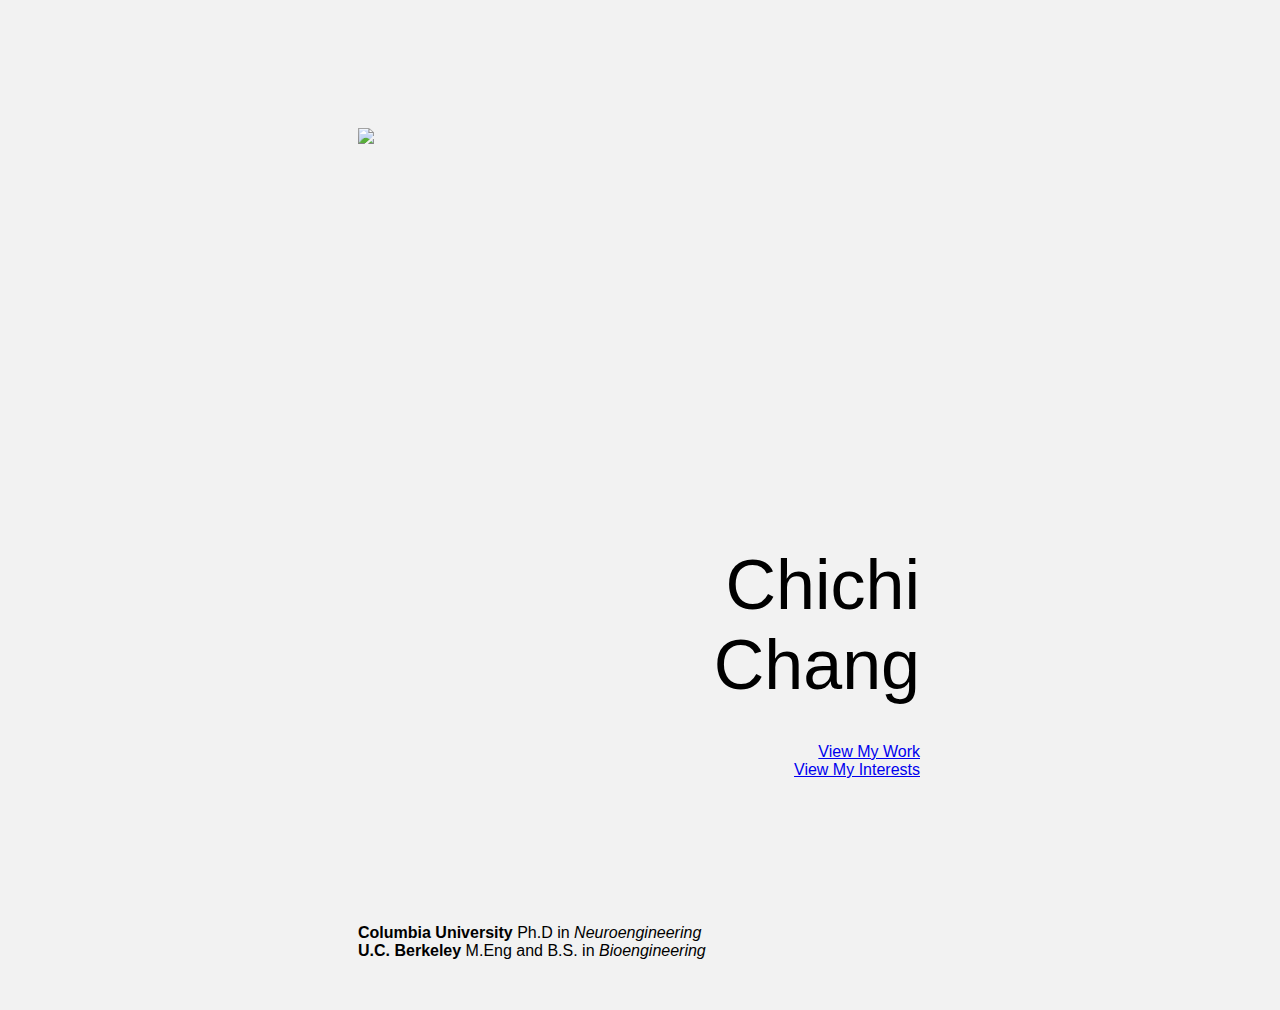
==== index.html @ 11426a2a "last update 6/14" ====
<!DOCTYPE html>

<html lang="en">


    <head>
        <meta charset="UTF-8">
        <link rel="stylesheet" href="style.css">
        <title>Chichi Chang </title>
        <meta name="viewport" content="width=device-width, initial-scale=1">
    </head>
       <!-- Main page heading -->

        <div>
        <img src="/Users/chichichang/Desktop/chichi-chang/IMG_9462.jpg"
        width="450" height="auto" >
        </div>

        <h1> <div style = "position:absolute; right: 10px; bottom: 75px; text-align: right;"> 
            <span style="white-space: pre-line;">
            Chichi 
            Chang 
            </span> 
            </div> </h1>

    <body style="background-color:#F2F2F2">
       <!-- A paragraph -->
       <p>
        <div style = "position:absolute; right: 10px; bottom: 1px; text-align: right;"> 
           <span style="white-space: pre-line ; font-family: 'Lato', sans-serif;">
            <a href="work.html" target="_blank" rel="noopener noreferrer"> View My Work </a>
            <a href="interests.html" target="_blank" rel="noopener noreferrer">View My Interests </a> </span>
        </div>
       </p>

       <p>
        <div style = "position: absolute; bottom: -180px; ">
            <span style="white-space: pre-line; font-family: 'Lato', sans-serif;
            font-size: 16px;">
                <b> Columbia University </b> Ph.D in <em> Neuroengineering </em>
                <b> U.C. Berkeley </b> M.Eng and B.S. in <em> Bioengineering</em>
            </span>
        </div>
        </p>


    </body>


</html>
---- style.css ----
h1 {
    font-family: 'Lato', sans-serif;
    font-weight: 200;
    font-size: 70px;
}



div {
    display: inline-block;
    margin: 70px 300px;
    padding: 50px;
    justify-content: space-around;
    }
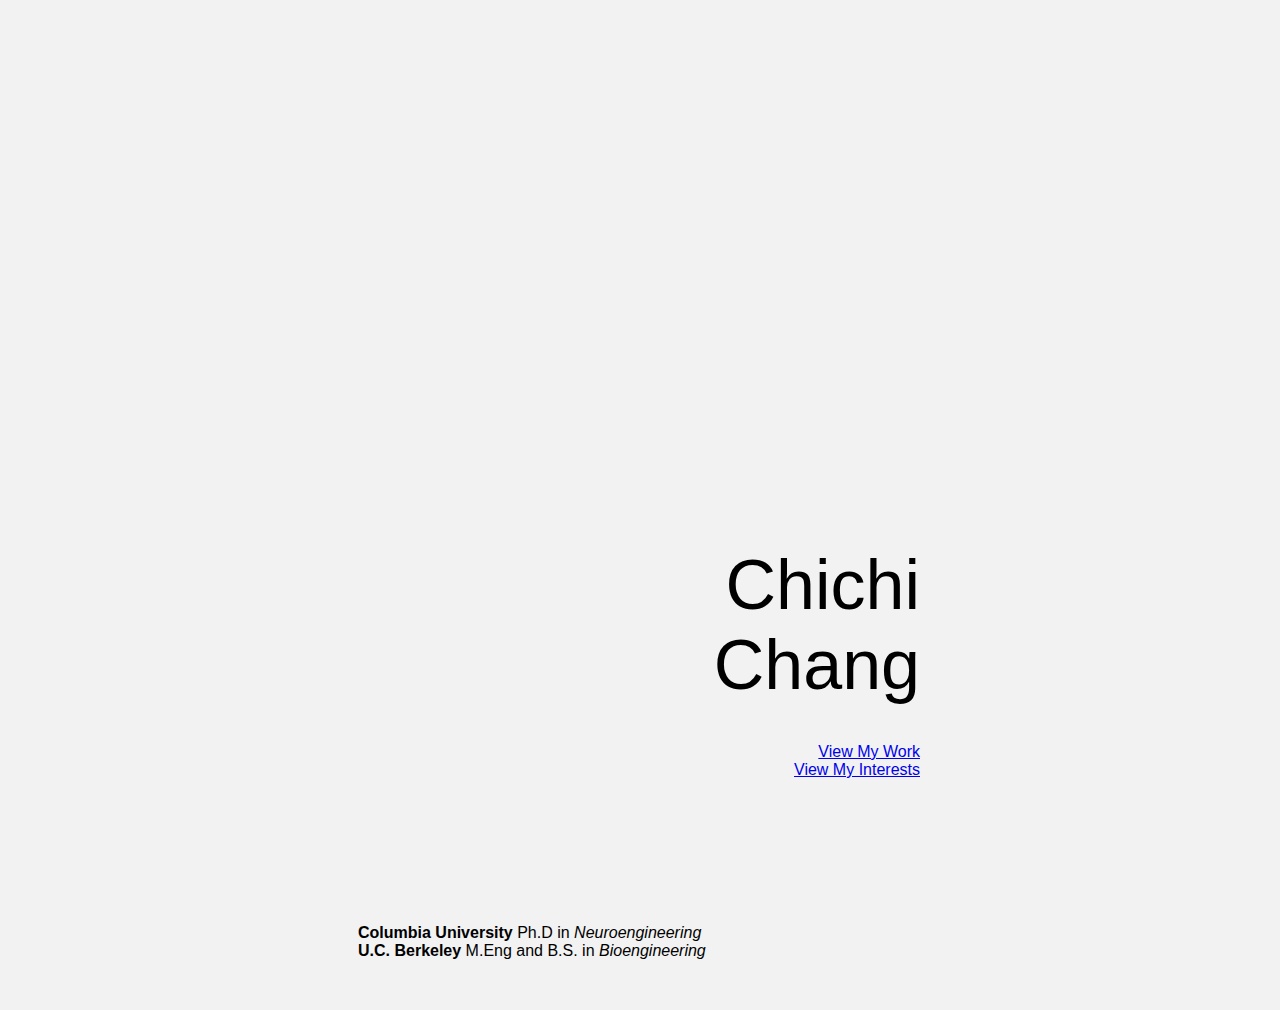
==== commit c4acc4ab: "main" ====
--- a/index.html
+++ b/index.html
@@ -12,8 +12,8 @@
        <!-- Main page heading -->
 
         <div>
-        <img src="/Users/chichichang/Desktop/chichi-chang/IMG_9462.jpg"
-        width="450" height="auto" >
+        <img src="IMG_9462.jpg"
+        width="450" height="auto" class="img-responsive" alt="">
         </div>
 
         <h1> <div style = "position:absolute; right: 10px; bottom: 75px; text-align: right;"> 
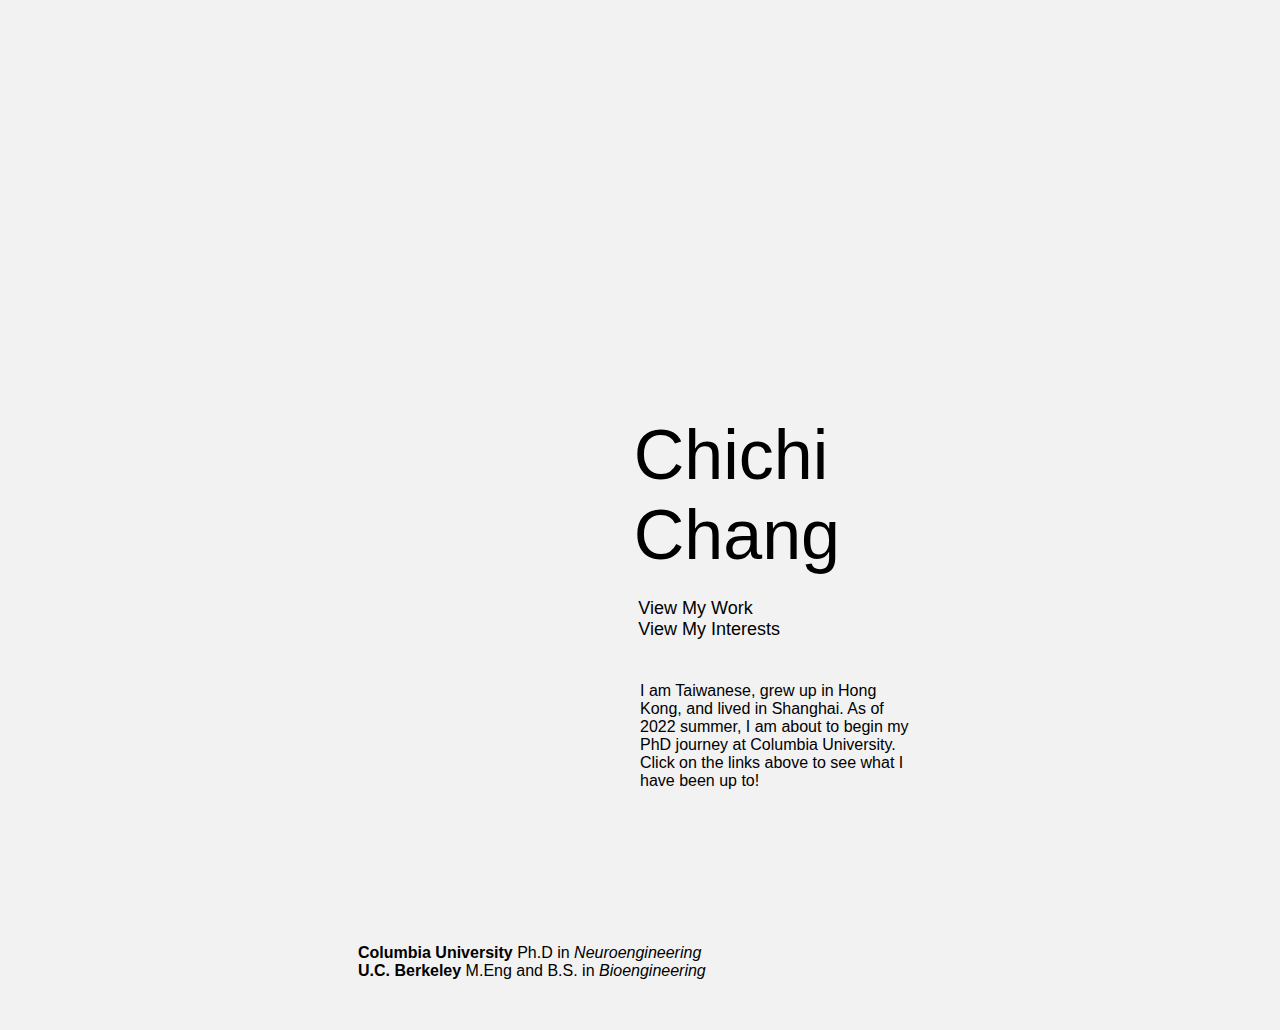
==== commit 1014290d: "June 17 update" ====
--- a/index.html
+++ b/index.html
@@ -11,12 +11,12 @@
     </head>
        <!-- Main page heading -->
 
-        <div>
+        <div style="margin-left:255px">
         <img src="IMG_9462.jpg"
-        width="450" height="auto" class="img-responsive" alt="">
+        width="430" height="auto" class="img-responsive" alt="">
         </div>
 
-        <h1> <div style = "position:absolute; right: 10px; bottom: 75px; text-align: right;"> 
+        <h1> <div style = "position:absolute; right: 90px; bottom: 205px; text-align: left;"> 
             <span style="white-space: pre-line;">
             Chichi 
             Chang 
@@ -26,15 +26,24 @@
     <body style="background-color:#F2F2F2">
        <!-- A paragraph -->
        <p>
-        <div style = "position:absolute; right: 10px; bottom: 1px; text-align: right;"> 
+        <div style = "position:absolute; right: 150px; bottom: 140px; text-align: left; font-size: 18px;"> 
            <span style="white-space: pre-line ; font-family: 'Lato', sans-serif;">
             <a href="work.html" target="_blank" rel="noopener noreferrer"> View My Work </a>
             <a href="interests.html" target="_blank" rel="noopener noreferrer">View My Interests </a> </span>
         </div>
        </p>
+       <div class = "boxed" style = "position:absolute;
+       right: 10px; bottom: -10px; text-align: left; font-size: 16px; font-family: 'Lato', sans-serif">
+        I am Taiwanese, grew up in Hong Kong, and lived in Shanghai. As of 2022 summer, 
+        I am about to begin my PhD journey at Columbia University. 
+        Click on the links above to see what I have been up to!
+       </div>
+       <p>
+        
+       </p>
 
        <p>
-        <div style = "position: absolute; bottom: -180px; ">
+        <div style = "position: absolute; bottom: -200px; ">
             <span style="white-space: pre-line; font-family: 'Lato', sans-serif;
             font-size: 16px;">
                 <b> Columbia University </b> Ph.D in <em> Neuroengineering </em>
--- a/style.css
+++ b/style.css
@@ -12,3 +12,13 @@
     padding: 50px;
     justify-content: space-around;
     }
+    
+a:link {color: black; text-decoration: none;}
+/* visited link */
+a:visited {
+        color: black; text-decoration: none;}
+/* mouse over link */
+a:hover {color: grey; text-decoration: none;}
+
+.boxed{border: none ;
+width:280px}
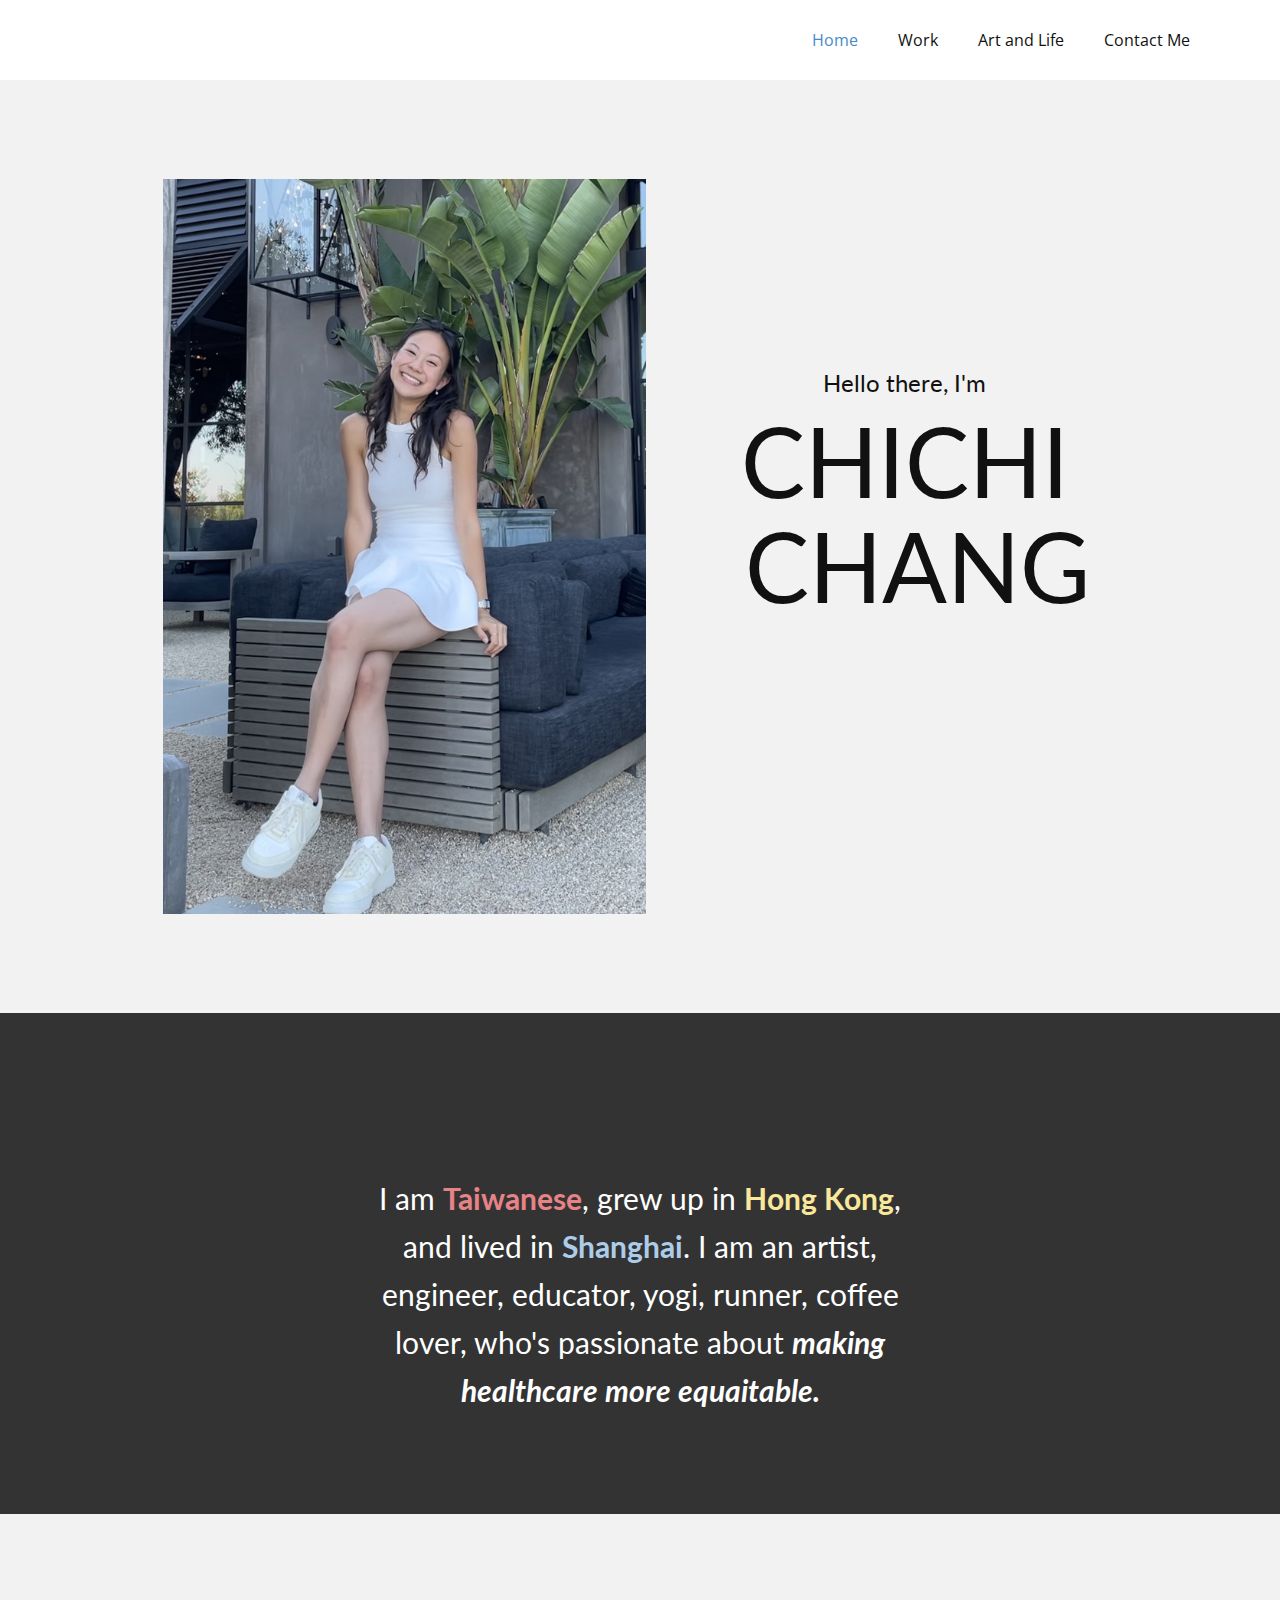
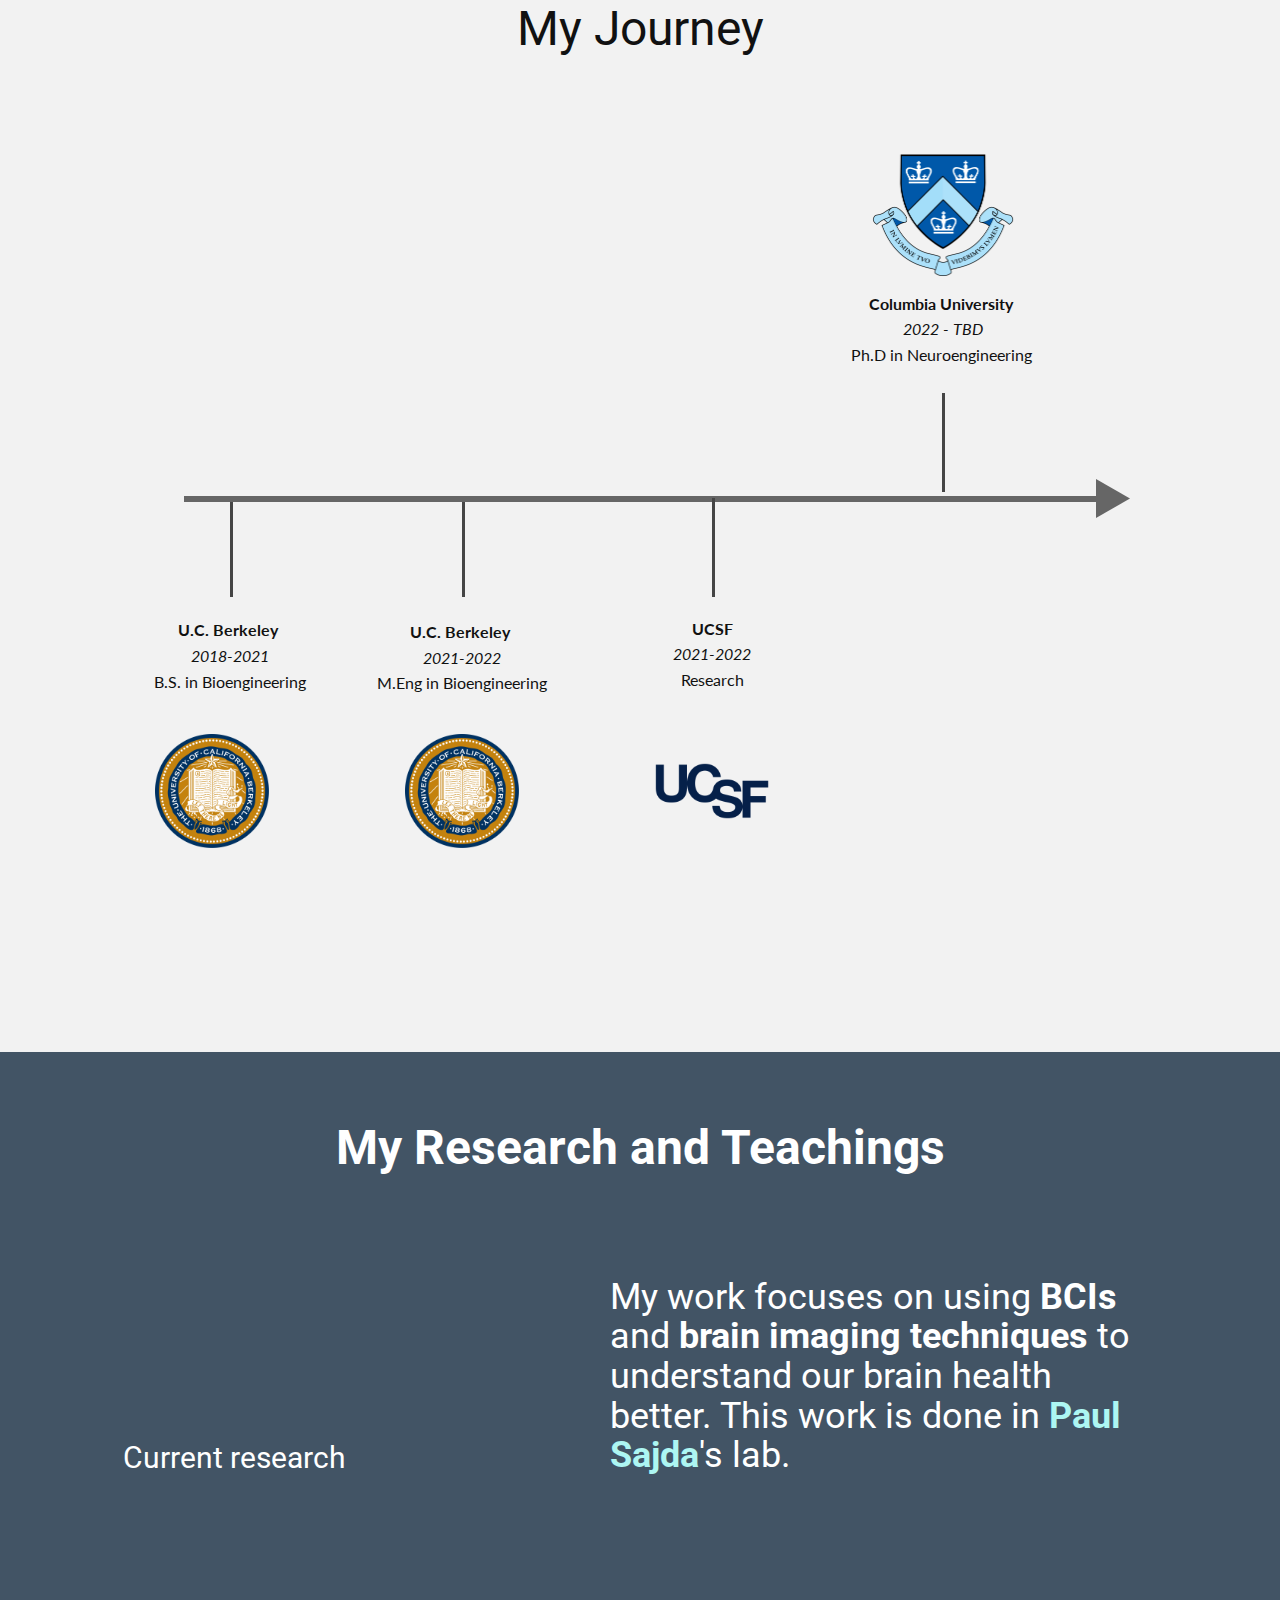
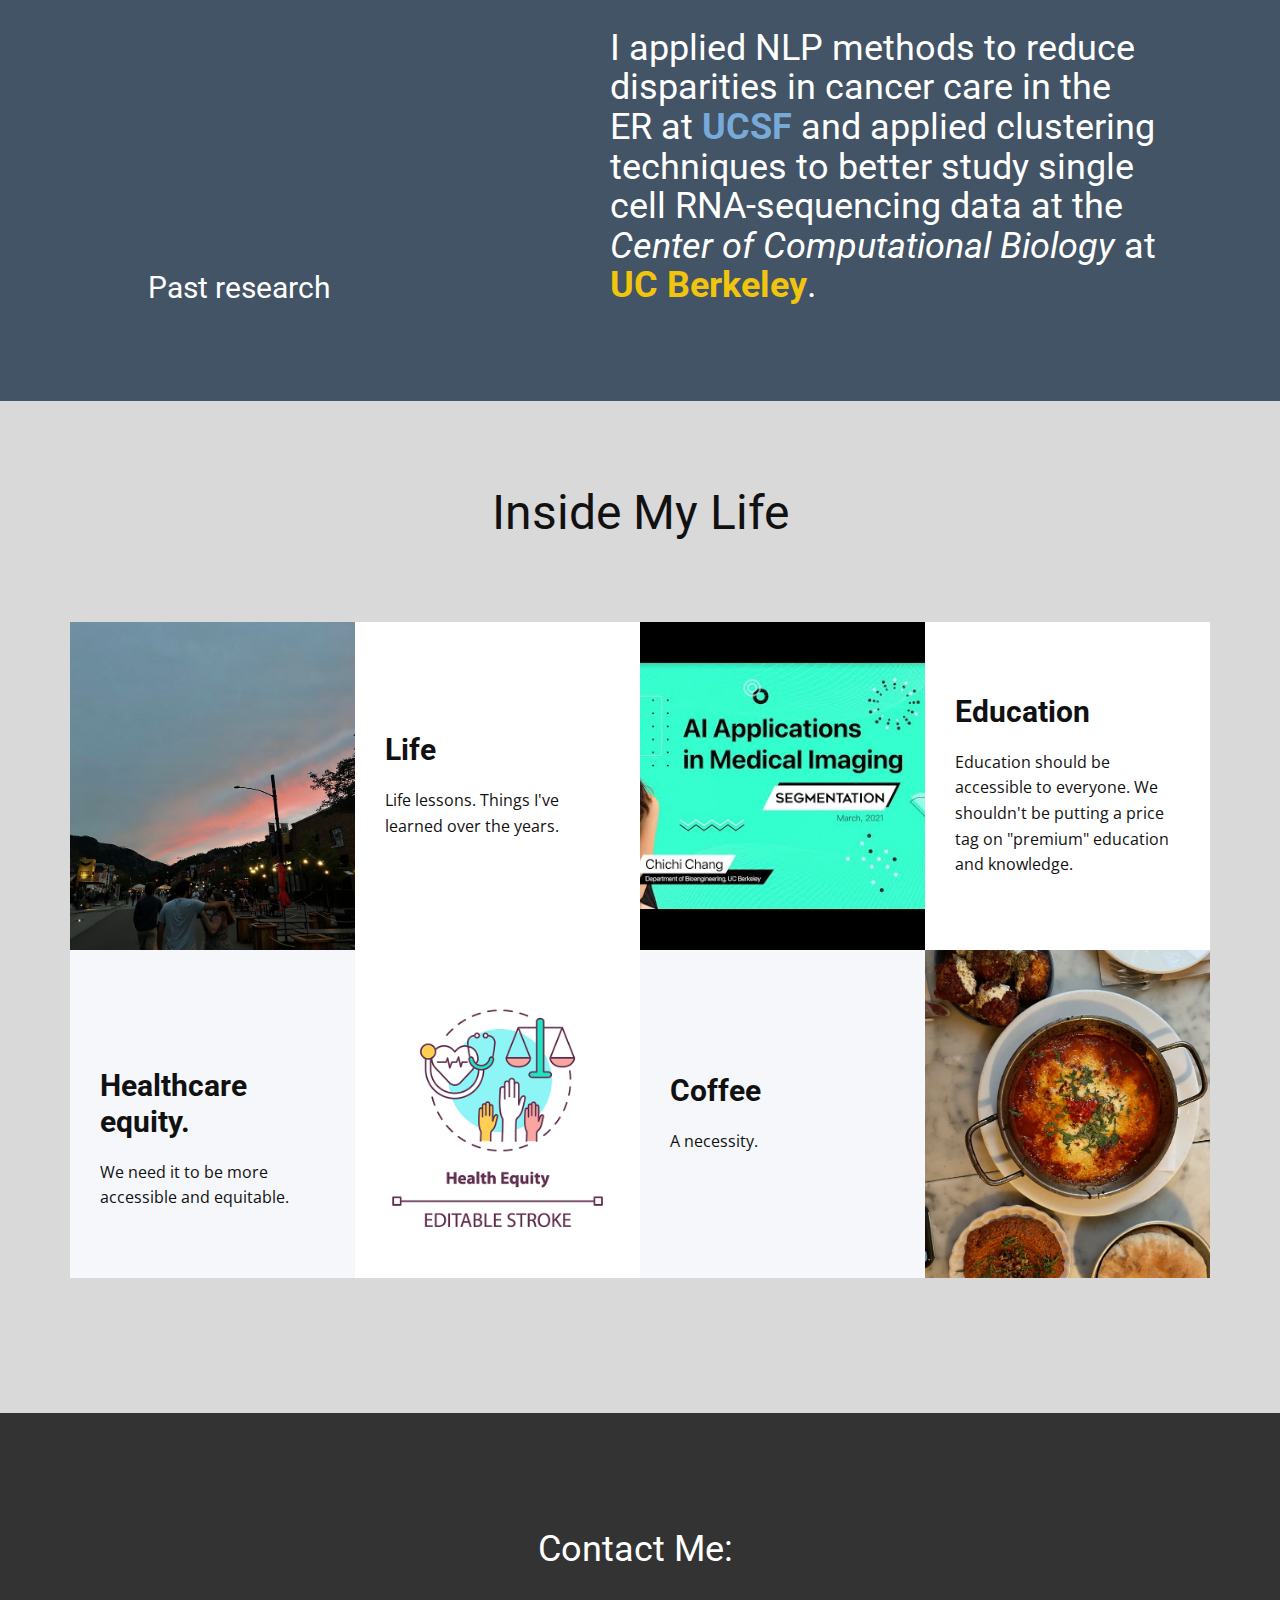
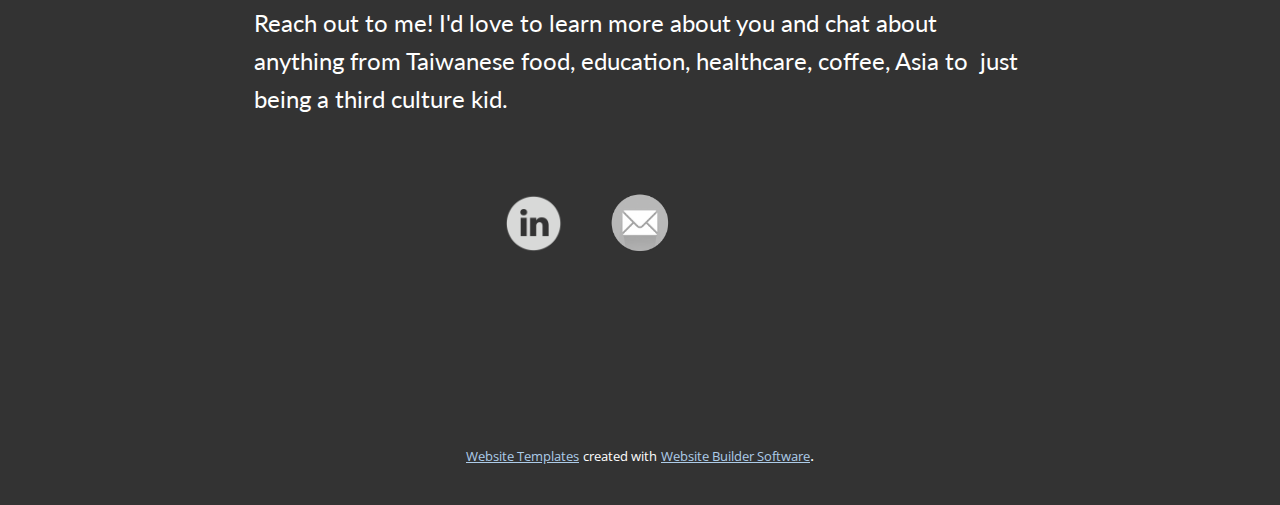
==== commit 1eb2374f: "updated 11/18" ====
--- a/index.html
+++ b/index.html
@@ -1,59 +1,241 @@
 <!DOCTYPE html>
-
-<html lang="en">
-
-
-    <head>
-        <meta charset="UTF-8">
-        <link rel="stylesheet" href="style.css">
-        <title>Chichi Chang </title>
-        <meta name="viewport" content="width=device-width, initial-scale=1">
-    </head>
-       <!-- Main page heading -->
-
-        <div style="margin-left:255px">
-        <img src="IMG_9462.jpg"
-        width="430" height="auto" class="img-responsive" alt="">
-        </div>
-
-        <h1> <div style = "position:absolute; right: 90px; bottom: 205px; text-align: left;"> 
-            <span style="white-space: pre-line;">
-            Chichi 
-            Chang 
-            </span> 
-            </div> </h1>
-
-    <body style="background-color:#F2F2F2">
-       <!-- A paragraph -->
-       <p>
-        <div style = "position:absolute; right: 150px; bottom: 140px; text-align: left; font-size: 18px;"> 
-           <span style="white-space: pre-line ; font-family: 'Lato', sans-serif;">
-            <a href="work.html" target="_blank" rel="noopener noreferrer"> View My Work </a>
-            <a href="interests.html" target="_blank" rel="noopener noreferrer">View My Interests </a> </span>
-        </div>
-       </p>
-       <div class = "boxed" style = "position:absolute;
-       right: 10px; bottom: -10px; text-align: left; font-size: 16px; font-family: 'Lato', sans-serif">
-        I am Taiwanese, grew up in Hong Kong, and lived in Shanghai. As of 2022 summer, 
-        I am about to begin my PhD journey at Columbia University. 
-        Click on the links above to see what I have been up to!
-       </div>
-       <p>
-        
-       </p>
-
-       <p>
-        <div style = "position: absolute; bottom: -200px; ">
-            <span style="white-space: pre-line; font-family: 'Lato', sans-serif;
-            font-size: 16px;">
-                <b> Columbia University </b> Ph.D in <em> Neuroengineering </em>
-                <b> U.C. Berkeley </b> M.Eng and B.S. in <em> Bioengineering</em>
-            </span>
-        </div>
-        </p>
-
-
-    </body>
-
-
-</html>
+<html style="font-size: 16px;" lang="en"><head>
+    <meta name="viewport" content="width=device-width, initial-scale=1.0">
+    <meta charset="utf-8">
+    <meta name="keywords" content="Chichi&nbsp;Chang">
+    <meta name="description" content="">
+    <title>Home</title>
+    <link rel="stylesheet" href="nicepage.css" media="screen">
+<link rel="stylesheet" href="Home.css" media="screen">
+    <script class="u-script" type="text/javascript" src="jquery.js" defer=""></script>
+    <script class="u-script" type="text/javascript" src="nicepage.js" defer=""></script>
+    <meta name="generator" content="Nicepage 4.18.5, nicepage.com">
+    <link id="u-theme-google-font" rel="stylesheet" href="https://fonts.googleapis.com/css?family=Roboto:100,100i,300,300i,400,400i,500,500i,700,700i,900,900i|Open+Sans:300,300i,400,400i,500,500i,600,600i,700,700i,800,800i">
+    <link id="u-page-google-font" rel="stylesheet" href="https://fonts.googleapis.com/css?family=Lato:100,100i,300,300i,400,400i,700,700i,900,900i">
+    
+    
+    
+    
+    
+    
+    
+    <script type="application/ld+json">{
+		"@context": "http://schema.org",
+		"@type": "Organization",
+		"name": ""
+}</script>
+    <meta name="theme-color" content="#478ac9">
+    <meta property="og:title" content="Home">
+    <meta property="og:type" content="website">
+  </head>
+  <body data-home-page="Home.html" data-home-page-title="Home" class="u-body u-xl-mode" data-lang="en"><header class="u-clearfix u-header u-header" id="sec-2c91"><div class="u-clearfix u-sheet u-valign-middle u-sheet-1">
+        <nav class="u-menu u-menu-one-level u-offcanvas u-menu-1">
+          <div class="menu-collapse" style="font-size: 1rem; letter-spacing: 0px;">
+            <a class="u-button-style u-custom-left-right-menu-spacing u-custom-padding-bottom u-custom-top-bottom-menu-spacing u-nav-link u-text-active-palette-1-base u-text-hover-palette-2-base" href="#">
+              <svg class="u-svg-link" viewBox="0 0 24 24"><use xmlns:xlink="http://www.w3.org/1999/xlink" xlink:href="#menu-hamburger"></use></svg>
+              <svg class="u-svg-content" version="1.1" id="menu-hamburger" viewBox="0 0 16 16" x="0px" y="0px" xmlns:xlink="http://www.w3.org/1999/xlink" xmlns="http://www.w3.org/2000/svg"><g><rect y="1" width="16" height="2"></rect><rect y="7" width="16" height="2"></rect><rect y="13" width="16" height="2"></rect>
+</g></svg>
+            </a>
+          </div>
+          <div class="u-custom-menu u-nav-container">
+            <ul class="u-nav u-unstyled u-nav-1"><li class="u-nav-item"><a class="u-button-style u-nav-link u-text-active-palette-1-base u-text-hover-palette-2-base" href="Home.html" style="padding: 10px 20px;">Home</a>
+</li><li class="u-nav-item"><a class="u-button-style u-nav-link u-text-active-palette-1-base u-text-hover-palette-2-base" href="Work.html" style="padding: 10px 20px;">Work</a>
+</li><li class="u-nav-item"><a class="u-button-style u-nav-link u-text-active-palette-1-base u-text-hover-palette-2-base" href="Art-and-Life.html" style="padding: 10px 20px;">Art and Life</a>
+</li><li class="u-nav-item"><a class="u-button-style u-nav-link u-text-active-palette-1-base u-text-hover-palette-2-base" href="Home.html#sec-611b" style="padding: 10px 20px;">Contact Me</a>
+</li></ul>
+          </div>
+          <div class="u-custom-menu u-nav-container-collapse">
+            <div class="u-black u-container-style u-inner-container-layout u-opacity u-opacity-95 u-sidenav">
+              <div class="u-inner-container-layout u-sidenav-overflow">
+                <div class="u-menu-close"></div>
+                <ul class="u-align-center u-nav u-popupmenu-items u-unstyled u-nav-2"><li class="u-nav-item"><a class="u-button-style u-nav-link" href="Home.html">Home</a>
+</li><li class="u-nav-item"><a class="u-button-style u-nav-link" href="Work.html">Work</a>
+</li><li class="u-nav-item"><a class="u-button-style u-nav-link" href="Art-and-Life.html">Art and Life</a>
+</li><li class="u-nav-item"><a class="u-button-style u-nav-link" href="Home.html#sec-611b">Contact Me</a>
+</li></ul>
+              </div>
+            </div>
+            <div class="u-black u-menu-overlay u-opacity u-opacity-70"></div>
+          </div>
+        </nav>
+      </div></header> 
+    <section class="u-clearfix u-grey-5 u-section-1" id="sec-17e4">
+      <div class="u-clearfix u-sheet u-sheet-1">
+        <div class="u-clearfix u-gutter-10 u-layout-wrap u-layout-wrap-1">
+          <div class="u-gutter-0 u-layout">
+            <div class="u-layout-row" style="">
+              <div class="u-size-31-sm u-size-31-xs u-size-37-lg u-size-37-xl u-size-60-md" style="">
+                <div class="u-layout-row" style="">
+                  <div class="u-align-left u-container-style u-image u-layout-cell u-left-cell u-size-60 u-image-1" src="" data-image-width="1453" data-image-height="1920">
+                    <div class="u-container-layout u-valign-middle u-container-layout-1" src=""></div>
+                  </div>
+                </div>
+              </div>
+              <div class="u-size-23-lg u-size-23-xl u-size-29-sm u-size-29-xs u-size-60-md" style="">
+                <div class="u-layout-col" style="">
+                  <div class="u-align-center u-container-style u-grey-5 u-layout-cell u-right-cell u-size-60 u-layout-cell-2">
+                    <div class="u-container-layout u-container-layout-2">
+                      <h2 class="u-custom-font u-font-lato u-text u-text-1">
+                        <span style="font-size: 1.5rem;">Hello there, I'm</span>&nbsp;<br>CHICHI&nbsp;<br>CHANG
+                      </h2>
+                    </div>
+                  </div>
+                </div>
+              </div>
+            </div>
+          </div>
+        </div>
+      </div>
+    </section>
+    <section class="u-clearfix u-grey-80 u-section-2" id="sec-b880">
+      <div class="u-clearfix u-sheet u-sheet-1">
+        <p class="u-align-center u-custom-font u-font-lato u-text u-text-1"> I am <span style="font-weight: 700;" class="u-text-palette-2-light-1">Taiwanese</span>, grew up in <span style="font-weight: 700;" class="u-text-palette-3-light-2">Hong Kong</span>, and lived in <span class="u-text-palette-1-light-2" style="font-weight: 700;">Shanghai</span>. I am an artist, engineer, educator, yogi, runner, coffee lover, who's passionate about <span style="font-weight: 700; font-style: italic;">making healthcare more equaitable.</span>
+          <br>
+        </p>
+      </div>
+    </section>
+    <section class="u-clearfix u-grey-5 u-section-3" id="sec-fecd">
+      <div class="u-clearfix u-sheet u-sheet-1">
+        <div class="u-border-3 u-border-grey-dark-1 u-line u-line-vertical u-line-1"></div>
+        <div class="u-border-3 u-border-grey-dark-1 u-line u-line-vertical u-line-2"></div>
+        <div class="u-border-3 u-border-grey-dark-1 u-line u-line-vertical u-line-3"></div>
+        <h1 class="u-text u-text-default u-text-1">My Journey</h1>
+        <img class="u-image u-image-default u-image-1" src="images/image2.png" alt="" data-image-width="1163" data-image-height="1024">
+        <p class="u-align-center u-custom-font u-font-lato u-text u-text-2"><b>Columbia University&nbsp;</b>
+          <br>
+          <span style="font-style: italic;">2022 - TBD</span>
+          <br>Ph.D in Neuroengineering&nbsp;
+        </p>
+        <div class="u-shape u-shape-svg u-text-grey-60 u-shape-1">
+          <svg class="u-svg-link" preserveAspectRatio="none" viewBox="0 0 140 160" style=""><use xmlns:xlink="http://www.w3.org/1999/xlink" xlink:href="#svg-ffeb"></use></svg>
+          <svg class="u-svg-content" viewBox="0 0 140 160" x="0px" y="0px" id="svg-ffeb"><g><polygon points="0,0 140,80 0,160 	"></polygon>
+</g></svg>
+        </div>
+        <div class="u-border-6 u-border-grey-60 u-line u-line-horizontal u-line-4"></div>
+        <p class="u-align-center u-custom-font u-font-lato u-text u-text-3"><b>UCSF</b>
+          <br>
+          <span style="font-style: italic;">2021-2022</span>
+          <br>Research
+        </p>
+        <p class="u-align-center u-custom-font u-font-lato u-text u-text-4"><b>U.C. Berkeley&nbsp;</b>
+          <br>
+          <span style="font-style: italic;">2018-2021</span>
+          <br>B.S. in Bioengineering
+        </p>
+        <p class="u-align-center u-custom-font u-font-lato u-text u-text-5"><b>U.C. Berkeley&nbsp;</b>
+          <br>
+          <span style="font-style: italic;">2021-2022</span>
+          <br>M.Eng in Bioengineering
+        </p>
+        <div class="u-list u-list-1">
+          <div class="u-repeater u-repeater-1">
+            <div class="u-container-style u-list-item u-repeater-item">
+              <div class="u-container-layout u-similar-container u-valign-middle u-container-layout-1">
+                <img class="u-expanded-width u-image u-image-default u-preserve-proportions u-image-2" src="images/berkeley.png" alt="" data-image-width="1200" data-image-height="1200">
+              </div>
+            </div>
+            <div class="u-container-style u-list-item u-repeater-item">
+              <div class="u-container-layout u-similar-container u-valign-middle u-container-layout-2">
+                <img class="u-expanded-width u-image u-image-default u-preserve-proportions u-image-3" src="images/berkeley.png" alt="" data-image-width="1200" data-image-height="1200">
+              </div>
+            </div>
+            <div class="u-container-style u-list-item u-repeater-item">
+              <div class="u-container-layout u-similar-container u-valign-middle u-container-layout-3">
+                <img class="u-expanded-width u-image u-image-default u-preserve-proportions u-image-4" src="images/image1.png" alt="" data-image-width="1280" data-image-height="624">
+              </div>
+            </div>
+          </div>
+        </div>
+        <div class="u-border-3 u-border-grey-dark-1 u-line u-line-vertical u-line-5"></div>
+      </div>
+    </section>
+    <section class="u-clearfix u-palette-1-dark-2 u-section-4" id="sec-8c7f">
+      <div class="u-clearfix u-sheet u-sheet-1">
+        <h1 class="u-text u-text-default u-text-1">My Research and Teachings</h1>
+        <h2 class="u-text u-text-2">My work focuses on using <span style="font-weight: 700;">BCIs</span> and <span style="font-weight: 700;">brain imaging techniques</span> to understand our brain health better. This work is done in <span style="font-weight: 700;" class="u-text-palette-4-light-2">Paul Sajda</span>'s lab.&nbsp;
+        </h2>
+        <h3 class="u-text u-text-3">Current research</h3>
+        <h2 class="u-text u-text-4">I applied NLP methods to reduce disparities in cancer care in the ER at <span style="font-weight: 700;" class="u-text-palette-1-light-1">UCSF</span> and applied clustering techniques to better study single cell RNA-sequencing data at the <span style="font-style: italic;">Center of Computational Biology</span> at <span style="font-weight: 700;" class="u-text-palette-3-base">UC Berkeley</span>.
+        </h2>
+        <h3 class="u-text u-text-5">Past research</h3>
+      </div>
+    </section>
+    <section class="u-clearfix u-grey-15 u-section-5" id="sec-64fb">
+      <div class="u-clearfix u-sheet u-sheet-1">
+        <h1 class="u-text u-text-default u-text-1">Inside My Life</h1>
+        <div class="u-clearfix u-expanded-width u-gutter-0 u-layout-wrap u-layout-wrap-1">
+          <div class="u-layout">
+            <div class="u-layout-col">
+              <div class="u-size-30">
+                <div class="u-layout-row">
+                  <div class="u-container-style u-image u-layout-cell u-left-cell u-size-15 u-size-30-md u-image-1" src="" data-image-width="1440" data-image-height="1920">
+                    <div class="u-container-layout u-valign-middle u-container-layout-1"></div>
+                  </div>
+                  <div class="u-align-left u-container-style u-layout-cell u-size-14-sm u-size-14-xs u-size-15-lg u-size-15-xl u-size-30-md u-white u-layout-cell-2">
+                    <div class="u-container-layout u-valign-middle u-container-layout-2">
+                      <h3 class="u-text u-text-2">Life</h3>
+                      <p class="u-text u-text-3">Life lessons. Things I've learned over the years.</p>
+                    </div>
+                  </div>
+                  <div class="u-container-style u-image u-layout-cell u-size-15-lg u-size-15-xl u-size-16-sm u-size-16-xs u-size-30-md u-image-2" src="" data-image-width="480" data-image-height="360">
+                    <div class="u-container-layout u-container-layout-3"></div>
+                  </div>
+                  <div class="u-align-left u-container-style u-layout-cell u-right-cell u-size-14-sm u-size-14-xs u-size-15-lg u-size-15-xl u-size-30-md u-white u-layout-cell-4">
+                    <div class="u-container-layout u-valign-middle u-container-layout-4">
+                      <h3 class="u-text u-text-4">Education</h3>
+                      <p class="u-text u-text-5">Education should be accessible to everyone. We shouldn't be putting a price tag on "premium" education and knowledge.</p>
+                    </div>
+                  </div>
+                </div>
+              </div>
+              <div class="u-size-30">
+                <div class="u-layout-row">
+                  <div class="u-align-left u-container-style u-layout-cell u-left-cell u-palette-5-light-3 u-size-15 u-size-30-md u-layout-cell-5">
+                    <div class="u-container-layout u-container-layout-5">
+                      <h3 class="u-text u-text-6">Healthcare equity.</h3>
+                      <p class="u-text u-text-7">We need it to be more accessible and equitable.</p>
+                    </div>
+                  </div>
+                  <div class="u-container-style u-image u-layout-cell u-size-15 u-size-30-md u-image-3" src="" data-image-width="1160" data-image-height="772">
+                    <div class="u-container-layout u-valign-middle u-container-layout-6"></div>
+                  </div>
+                  <div class="u-align-left u-container-style u-layout-cell u-palette-5-light-3 u-size-15 u-size-30-md u-layout-cell-7">
+                    <div class="u-container-layout u-valign-middle u-container-layout-7">
+                      <h3 class="u-text u-text-8">Coffee</h3>
+                      <p class="u-text u-text-9">A necessity.</p>
+                    </div>
+                  </div>
+                  <div class="u-container-style u-image u-layout-cell u-right-cell u-size-15 u-size-30-md u-image-4" src="" data-image-width="1419" data-image-height="1920">
+                    <div class="u-container-layout u-valign-middle u-container-layout-8"></div>
+                  </div>
+                </div>
+              </div>
+            </div>
+          </div>
+        </div>
+      </div>
+    </section>
+    <section class="u-clearfix u-grey-80 u-section-6" id="sec-611b">
+      <div class="u-clearfix u-sheet u-sheet-1">
+        <h2 class="u-text u-text-1">Contact Me:</h2>
+        <p class="u-custom-font u-font-lato u-text u-text-2">Reach out to me! I'd love to learn more about you and chat about anything from Taiwanese food, education, healthcare, coffee, Asia to&nbsp; just being a third culture kid.</p>
+        <img class="u-image u-image-default u-preserve-proportions u-image-1" src="images/linkedin_icon.png" alt="" data-image-width="512" data-image-height="512" data-href="https://www.linkedin.com/in/chichi-chang/" data-target="_blank">
+        <img class="u-image u-image-default u-preserve-proportions u-image-2" src="images/email_icon.png" alt="" data-image-width="190" data-image-height="190">
+      </div>
+    </section>
+    
+    
+    <footer class="u-align-center u-clearfix u-footer u-grey-80 u-footer" id="sec-29a0"><div class="u-clearfix u-sheet u-sheet-1"></div></footer>
+    <section class="u-backlink u-clearfix u-grey-80">
+      <a class="u-link" href="https://nicepage.com/website-templates" target="_blank">
+        <span>Website Templates</span>
+      </a>
+      <p class="u-text">
+        <span>created with</span>
+      </p>
+      <a class="u-link" href="" target="_blank">
+        <span>Website Builder Software</span>
+      </a>. 
+    </section>
+  
+</body></html>--- a/nicepage.css
+++ b/nicepage.css
@@ -0,0 +1,37963 @@
+/*begin-commonstyles library*//*!
+ * froala_editor v4.0.6 (https://www.froala.com/wysiwyg-editor)
+ * License https://froala.com/wysiwyg-editor/terms/
+ * Copyright 2014-2021 Froala Labs
+ */
+
+.fr-clearfix::after {
+  clear: both;
+  display: block;
+  content: "";
+  height: 0; }
+
+.fr-hide-by-clipping {
+  position: absolute;
+  width: 1px;
+  height: 1px;
+  padding: 0;
+  margin: -1px;
+  overflow: hidden;
+  clip: rect(0, 0, 0, 0);
+  border: 0; }
+
+.fr-view img.fr-rounded, .fr-view .fr-img-caption.fr-rounded img {
+  border-radius: 10px;
+  -moz-border-radius: 10px;
+  -webkit-border-radius: 10px;
+  -moz-background-clip: padding;
+  -webkit-background-clip: padding-box;
+  background-clip: padding-box; }
+
+.fr-view img.fr-shadow, .fr-view .fr-img-caption.fr-shadow img {
+  -webkit-box-shadow: 10px 10px 5px 0px #cccccc;
+  -moz-box-shadow: 10px 10px 5px 0px #cccccc;
+  box-shadow: 10px 10px 5px 0px #cccccc; }
+
+.fr-view img.fr-bordered, .fr-view .fr-img-caption.fr-bordered img {
+  border: solid 5px #CCC; }
+
+.fr-view img.fr-bordered {
+  -webkit-box-sizing: content-box;
+  -moz-box-sizing: content-box;
+  box-sizing: content-box; }
+
+.fr-view .fr-img-caption.fr-bordered img {
+  -webkit-box-sizing: border-box;
+  -moz-box-sizing: border-box;
+  box-sizing: border-box; }
+
+.fr-view {
+  word-wrap: break-word; }
+  .fr-view span[style~="color:"] a {
+    color: inherit; }
+  .fr-view strong {
+    font-weight: 700; }
+  .fr-view table[border='0'] td:not([class]), .fr-view table[border='0'] th:not([class]), .fr-view table[border='0'] td[class=""], .fr-view table[border='0'] th[class=""] {
+    border-width: 0px; }
+  .fr-view table {
+    border: none;
+    border-collapse: collapse;
+    empty-cells: show;
+    max-width: 100%; }
+    .fr-view table td {
+      min-width: 5px; }
+    .fr-view table.fr-dashed-borders td, .fr-view table.fr-dashed-borders th {
+      border-style: dashed; }
+    .fr-view table.fr-alternate-rows tbody tr:nth-child(2n) {
+      background: whitesmoke; }
+    .fr-view table td, .fr-view table th {
+      border: 1px solid #DDD; }
+      .fr-view table td:empty, .fr-view table th:empty {
+        height: 20px; }
+      .fr-view table td.fr-highlighted, .fr-view table th.fr-highlighted {
+        border: 1px double red; }
+      .fr-view table td.fr-thick, .fr-view table th.fr-thick {
+        border-width: 2px; }
+    .fr-view table th {
+      background: #ececec; }
+  .fr-view hr {
+    clear: both;
+    user-select: none;
+    -o-user-select: none;
+    -moz-user-select: none;
+    -khtml-user-select: none;
+    -webkit-user-select: none;
+    -ms-user-select: none;
+    break-after: always;
+    page-break-after: always; }
+  .fr-view .fr-file {
+    position: relative; }
+    .fr-view .fr-file::after {
+      position: relative;
+      content: "\1F4CE";
+      font-weight: normal; }
+  .fr-view pre {
+    white-space: pre-wrap;
+    word-wrap: break-word;
+    overflow: visible; }
+/*  .fr-view[dir="rtl"] blockquote {
+    border-left: none;
+    border-right: solid 2px #5E35B1;
+    margin-right: 0;
+    padding-right: 5px;
+    padding-left: 0; }
+    .fr-view[dir="rtl"] blockquote blockquote {
+      border-color: #00BCD4; }
+      .fr-view[dir="rtl"] blockquote blockquote blockquote {
+        border-color: #43A047; }
+  .fr-view blockquote {
+    border-left: solid 2px #5E35B1;
+    margin-left: 0;
+    padding-left: 5px;
+    color: #5E35B1; }
+    .fr-view blockquote blockquote {
+      border-color: #00BCD4;
+      color: #00BCD4; }
+      .fr-view blockquote blockquote blockquote {
+        border-color: #43A047;
+        color: #43A047; } */
+  .fr-view span.fr-emoticon {
+    font-weight: normal;
+    font-family: "Apple Color Emoji","Segoe UI Emoji","NotoColorEmoji","Segoe UI Symbol","Android Emoji","EmojiSymbols";
+    display: inline;
+    line-height: 0; }
+    .fr-view span.fr-emoticon.fr-emoticon-img {
+      background-repeat: no-repeat !important;
+      font-size: inherit;
+      height: 1em;
+      width: 1em;
+      min-height: 20px;
+      min-width: 20px;
+      display: inline-block;
+      margin: -.1em .1em .1em;
+      line-height: 1;
+      vertical-align: middle; }
+  .fr-view .fr-text-gray {
+    color: #AAA !important; }
+  .fr-view .fr-text-bordered {
+    border-top: solid 1px #222;
+    border-bottom: solid 1px #222;
+    padding: 10px 0; }
+  .fr-view .fr-text-spaced {
+    letter-spacing: 1px; }
+  .fr-view .fr-text-uppercase {
+    text-transform: uppercase; }
+  .fr-view .fr-class-highlighted {
+    background-color: #ffff00; }
+  .fr-view .fr-class-code {
+    border-color: #cccccc;
+    border-radius: 2px;
+    -moz-border-radius: 2px;
+    -webkit-border-radius: 2px;
+    -moz-background-clip: padding;
+    -webkit-background-clip: padding-box;
+    background-clip: padding-box;
+    background: #f5f5f5;
+    padding: 10px;
+    font-family: "Courier New", Courier, monospace; }
+  .fr-view .fr-class-transparency {
+    opacity: 0.5; }
+  .fr-view img {
+    position: relative;
+    max-width: 100%; }
+    .fr-view img.fr-dib {
+      margin: 10px auto;
+      display: block;
+      float: none;
+      vertical-align: top; }
+      .fr-view img.fr-dib.fr-fil {
+        margin-left: 0;
+        text-align: left; }
+      .fr-view img.fr-dib.fr-fir {
+        margin-right: 0;
+        text-align: right; }
+    .fr-view img.fr-dii {
+      display: inline-block;
+      float: none;
+      vertical-align: bottom;
+      margin-left: 5px;
+      margin-right: 5px;
+      max-width: calc(100% - (2 * 5px)); }
+      .fr-view img.fr-dii.fr-fil {
+        float: left;
+        margin: 10px 15px 10px 0;
+        max-width: calc(100% - 5px); }
+      .fr-view img.fr-dii.fr-fir {
+        float: right;
+        margin: 10px 0 10px 15px;
+        max-width: calc(100% - 5px); }
+  .fr-view span.fr-img-caption {
+    position: relative;
+    max-width: 100%; }
+    .fr-view span.fr-img-caption.fr-dib {
+      margin: 5px auto;
+      display: block;
+      float: none;
+      vertical-align: top; }
+      .fr-view span.fr-img-caption.fr-dib.fr-fil {
+        margin-left: 0;
+        text-align: left; }
+      .fr-view span.fr-img-caption.fr-dib.fr-fir {
+        margin-right: 0;
+        text-align: right; }
+    .fr-view span.fr-img-caption.fr-dii {
+      display: inline-block;
+      float: none;
+      vertical-align: bottom;
+      margin-left: 5px;
+      margin-right: 5px;
+      max-width: calc(100% - (2 * 5px)); }
+      .fr-view span.fr-img-caption.fr-dii.fr-fil {
+        float: left;
+        margin: 5px 5px 5px 0;
+        max-width: calc(100% - 5px); }
+      .fr-view span.fr-img-caption.fr-dii.fr-fir {
+        float: right;
+        margin: 5px 0 5px 5px;
+        max-width: calc(100% - 5px); }
+  .fr-view .fr-video {
+    text-align: center;
+    position: relative; }
+    .fr-view .fr-video.fr-rv {
+      padding-bottom: 56.25%;
+      padding-top: 30px;
+      height: 0;
+      overflow: hidden; }
+      .fr-view .fr-video.fr-rv > iframe, .fr-view .fr-video.fr-rv object, .fr-view .fr-video.fr-rv embed {
+        position: absolute !important;
+        top: 0;
+        left: 0;
+        width: 100%;
+        height: 100%; }
+    .fr-view .fr-video > * {
+      -webkit-box-sizing: content-box;
+      -moz-box-sizing: content-box;
+      box-sizing: content-box;
+      max-width: 100%;
+      border: none; }
+    .fr-view .fr-video.fr-dvb {
+      display: block;
+      clear: both; }
+      .fr-view .fr-video.fr-dvb.fr-fvl {
+        text-align: left; }
+      .fr-view .fr-video.fr-dvb.fr-fvr {
+        text-align: right; }
+    .fr-view .fr-video.fr-dvi {
+      display: inline-block; }
+      .fr-view .fr-video.fr-dvi.fr-fvl {
+        float: left; }
+      .fr-view .fr-video.fr-dvi.fr-fvr {
+        float: right; }
+  .fr-view a.fr-strong {
+    font-weight: 700; }
+  .fr-view a.fr-green {
+    color: green; }
+  .fr-view .fr-img-caption {
+    text-align: center; }
+    .fr-view .fr-img-caption .fr-img-wrap {
+      padding: 0;
+      margin: auto;
+      text-align: center;
+      width: 100%; }
+      .fr-view .fr-img-caption .fr-img-wrap a {
+        display: block; }
+      .fr-view .fr-img-caption .fr-img-wrap img {
+        display: block;
+        margin: auto;
+        width: 100%; }
+      .fr-view .fr-img-caption .fr-img-wrap > span {
+        margin: auto;
+        display: block;
+        padding: 5px 5px 10px;
+        font-size: 14px;
+        font-weight: initial;
+        -webkit-box-sizing: border-box;
+        -moz-box-sizing: border-box;
+        box-sizing: border-box;
+        -webkit-opacity: 0.9;
+        -moz-opacity: 0.9;
+        opacity: 0.9;
+        -ms-filter: "progid:DXImageTransform.Microsoft.Alpha(Opacity=0)";
+        width: 100%;
+        text-align: center; }
+  .fr-view button.fr-rounded, .fr-view input.fr-rounded, .fr-view textarea.fr-rounded {
+    border-radius: 10px;
+    -moz-border-radius: 10px;
+    -webkit-border-radius: 10px;
+    -moz-background-clip: padding;
+    -webkit-background-clip: padding-box;
+    background-clip: padding-box; }
+  .fr-view button.fr-large, .fr-view input.fr-large, .fr-view textarea.fr-large {
+    font-size: 24px; }
+
+/**
+ * Image style.
+ */
+a.fr-view.fr-strong {
+  font-weight: 700; }
+a.fr-view.fr-green {
+  color: green; }
+
+/**
+ * Link style.
+ */
+img.fr-view {
+  position: relative;
+  max-width: 100%; }
+  img.fr-view.fr-dib {
+    margin: 5px auto;
+    display: block;
+    float: none;
+    vertical-align: top; }
+    img.fr-view.fr-dib.fr-fil {
+      margin-left: 0;
+      text-align: left; }
+    img.fr-view.fr-dib.fr-fir {
+      margin-right: 0;
+      text-align: right; }
+  img.fr-view.fr-dii {
+    display: inline-block;
+    float: none;
+    vertical-align: bottom;
+    margin-left: 5px;
+    margin-right: 5px;
+    max-width: calc(100% - (2 * 5px)); }
+    img.fr-view.fr-dii.fr-fil {
+      float: left;
+      margin: 5px 5px 5px 0;
+      max-width: calc(100% - 5px); }
+    img.fr-view.fr-dii.fr-fir {
+      float: right;
+      margin: 5px 0 5px 5px;
+      max-width: calc(100% - 5px); }
+
+span.fr-img-caption.fr-view {
+  position: relative;
+  max-width: 100%; }
+  span.fr-img-caption.fr-view.fr-dib {
+    margin: 5px auto;
+    display: block;
+    float: none;
+    vertical-align: top; }
+    span.fr-img-caption.fr-view.fr-dib.fr-fil {
+      margin-left: 0;
+      text-align: left; }
+    span.fr-img-caption.fr-view.fr-dib.fr-fir {
+      margin-right: 0;
+      text-align: right; }
+  span.fr-img-caption.fr-view.fr-dii {
+    display: inline-block;
+    float: none;
+    vertical-align: bottom;
+    margin-left: 5px;
+    margin-right: 5px;
+    max-width: calc(100% - (2 * 5px)); }
+    span.fr-img-caption.fr-view.fr-dii.fr-fil {
+      float: left;
+      margin: 5px 5px 5px 0;
+      max-width: calc(100% - 5px); }
+    span.fr-img-caption.fr-view.fr-dii.fr-fir {
+      float: right;
+      margin: 5px 0 5px 5px;
+      max-width: calc(100% - 5px); }
+/*end-commonstyles library*/@charset "UTF-8";
+.u-hidden-block {
+  visibility: hidden!important;
+}
+.u-locked-block {
+  pointer-events: none!important;
+}
+/*! normalize.css v4.1.1 | MIT License | github.com/necolas/normalize.css */
+html {
+  font-family: sans-serif;
+  -ms-text-size-adjust: 100%;
+  -webkit-text-size-adjust: 100%;
+}
+body {
+  margin: 0;
+}
+article,
+aside,
+details,
+figcaption,
+figure,
+footer,
+header,
+main,
+menu,
+nav,
+section,
+summary {
+  display: block;
+}
+audio,
+canvas,
+progress,
+video {
+  display: inline-block;
+}
+audio:not([controls]) {
+  display: none;
+  height: 0;
+}
+progress {
+  vertical-align: baseline;
+}
+template,
+[hidden] {
+  display: none;
+}
+a {
+  background-color: transparent;
+  -webkit-text-decoration-skip: objects;
+}
+a:active,
+a:hover {
+  outline-width: 0;
+}
+abbr[title] {
+  border-bottom: none;
+  text-decoration: underline;
+}
+b,
+strong {
+  font-weight: inherit;
+  font-weight: bold;
+}
+dfn {
+  font-style: italic;
+}
+h1 {
+  font-size: 2em;
+  margin: 0.67em 0;
+}
+mark {
+  background-color: #ff0;
+  color: #000;
+}
+small {
+  font-size: 80%;
+}
+sub,
+sup {
+  font-size: 75%;
+  line-height: 0;
+  position: relative;
+  vertical-align: baseline;
+}
+sub {
+  bottom: -0.25em;
+}
+sup {
+  top: -0.5em;
+}
+img {
+  border-style: none;
+}
+svg:not(:root) {
+  overflow: hidden;
+}
+code,
+kbd,
+pre,
+samp {
+  font-family: monospace,monospace;
+  font-size: 1em;
+}
+hr {
+  box-sizing: content-box;
+  height: 0;
+  overflow: visible;
+}
+button,
+input,
+optgroup,
+select,
+textarea {
+  color: inherit;
+  font: inherit;
+  margin: 0;
+}
+optgroup {
+  font-weight: 700;
+}
+button,
+input {
+  overflow: visible;
+}
+button,
+select {
+  text-transform: none;
+}
+button,
+html [type="button"],
+[type="reset"],
+[type="submit"] {
+  -webkit-appearance: button;
+}
+button::-moz-focus-inner,
+[type="button"]::-moz-focus-inner,
+[type="reset"]::-moz-focus-inner,
+[type="submit"]::-moz-focus-inner {
+  border-style: none;
+  padding: 0;
+}
+button:-moz-focusring,
+[type="button"]:-moz-focusring,
+[type="reset"]:-moz-focusring,
+[type="submit"]:-moz-focusring {
+  outline: 1px dotted ButtonText;
+}
+fieldset {
+  border: 1px solid silver;
+  margin: 0 2px;
+  padding: 0.35em 0.625em 0.75em;
+}
+legend {
+  box-sizing: border-box;
+  color: inherit;
+  display: table;
+  max-width: 100%;
+  padding: 0;
+  white-space: normal;
+}
+textarea {
+  overflow: auto;
+  outline: none;
+}
+button,
+select,
+input,
+textarea {
+  outline: none;
+}
+[type="checkbox"],
+[type="radio"] {
+  box-sizing: border-box;
+  padding: 0;
+}
+[type="number"]::-webkit-inner-spin-button,
+[type="number"]::-webkit-outer-spin-button {
+  height: auto;
+}
+[type="search"] {
+  -webkit-appearance: textfield;
+  outline-offset: -2px;
+}
+[type="search"]::-webkit-search-cancel-button,
+[type="search"]::-webkit-search-decoration {
+  -webkit-appearance: none;
+}
+::-webkit-input-placeholder {
+  color: inherit;
+  opacity: 0.54;
+}
+::-webkit-file-upload-button {
+  -webkit-appearance: button;
+  font: inherit;
+}
+ul,
+ol {
+  padding-left: 20px;
+}
+/* Fade effect */
+/* Over effect */
+/* Slide effect */
+/* Over and Slide effect */
+/* Flip Left effect */
+/* Flip Right effect */
+/* Flip Top effect */
+/* Flip Bottom effect */
+/* Wobble Left effect */
+/* Wobble Right effect */
+/* Wobble top effect */
+/* Wobble bottom effect */
+/* Zoom and Rotate Effects */
+/* Utility */
+.u-over-slide {
+  position: absolute;
+  left: 0;
+  top: 0;
+  width: 100%;
+  height: 100%;
+}
+.u-background-effect {
+  overflow: hidden;
+}
+.u-background-effect ~ .u-container-layout {
+  cursor: pointer;
+}
+/* Fade effect */
+.u-effect-fade .u-over-slide {
+  opacity: 0;
+  transition: all 500ms ease;
+}
+.u-effect-fade:hover .u-over-slide,
+.u-effect-fade.u-effect-active .u-over-slide {
+  opacity: 1;
+}
+/* Over effect */
+.u-effect-over-left .u-over-slide {
+  transform: translate(-100%, 0);
+  transition: all 500ms ease;
+}
+.u-effect-over-left:hover .u-over-slide,
+.u-effect-over-left.u-effect-active .u-over-slide {
+  transform: translate(0, 0);
+}
+.u-effect-over-right .u-over-slide {
+  transform: translate(100%, 0);
+  transition: all 500ms ease;
+}
+.u-effect-over-right:hover .u-over-slide,
+.u-effect-over-right.u-effect-active .u-over-slide {
+  transform: translate(0, 0);
+}
+.u-effect-over-top .u-over-slide {
+  transform: translate(0, -100%);
+  transition: all 500ms ease;
+}
+.u-effect-over-top:hover .u-over-slide,
+.u-effect-over-top.u-effect-active .u-over-slide {
+  transform: translate(0, 0);
+}
+.u-effect-over-bottom .u-over-slide {
+  transform: translate(0, 100%);
+  transition: all 500ms ease;
+}
+.u-effect-over-bottom:hover .u-over-slide,
+.u-effect-over-bottom.u-effect-active .u-over-slide {
+  transform: translate(0, 0);
+}
+.u-effect-over-topleft .u-over-slide {
+  transform: translate(-100%, -100%);
+  transition: all 500ms ease;
+}
+.u-effect-over-topleft:hover .u-over-slide,
+.u-effect-over-topleft.u-effect-active .u-over-slide {
+  transform: translate(0, 0);
+}
+.u-effect-over-topright .u-over-slide {
+  transform: translate(100%, -100%);
+  transition: all 500ms ease;
+}
+.u-effect-over-topright:hover .u-over-slide,
+.u-effect-over-topright.u-effect-active .u-over-slide {
+  transform: translate(0, 0);
+}
+.u-effect-over-bottomleft .u-over-slide {
+  transform: translate(-100%, 100%);
+  transition: all 500ms ease;
+}
+.u-effect-over-bottomleft:hover .u-over-slide,
+.u-effect-over-bottomleft.u-effect-active .u-over-slide {
+  transform: translate(0, 0);
+}
+.u-effect-over-bottomright .u-over-slide {
+  transform: translate(100%, 100%);
+  transition: all 500ms ease;
+}
+.u-effect-over-bottomright:hover .u-over-slide,
+.u-effect-over-bottomright.u-effect-active .u-over-slide {
+  transform: translate(0, 0);
+}
+/* Slide effect */
+.u-effect-slide-left .u-over-slide {
+  transform: translate(-100%, 0);
+  transition: all 500ms ease;
+}
+.u-effect-slide-left:hover .u-over-slide,
+.u-effect-slide-left.u-effect-active .u-over-slide {
+  transform: translate(0, 0);
+}
+.u-effect-slide-left .u-back-slide {
+  transition: all 500ms ease;
+}
+.u-effect-slide-left:hover .u-back-slide,
+.u-effect-slide-left.u-effect-active .u-back-slide {
+  transform: translate(100%, 0);
+}
+.u-effect-slide-right .u-over-slide {
+  transform: translate(100%, 0);
+  transition: all 500ms ease;
+}
+.u-effect-slide-right:hover .u-over-slide,
+.u-effect-slide-right.u-effect-active .u-over-slide {
+  transform: translate(0, 0);
+}
+.u-effect-slide-right .u-back-slide {
+  transition: all 500ms ease;
+}
+.u-effect-slide-right:hover .u-back-slide,
+.u-effect-slide-right.u-effect-active .u-back-slide {
+  transform: translate(-100%, 0);
+}
+.u-effect-slide-top .u-over-slide {
+  transform: translate(0, -100%);
+  transition: all 500ms ease;
+}
+.u-effect-slide-top:hover .u-over-slide,
+.u-effect-slide-top.u-effect-active .u-over-slide {
+  transform: translate(0, 0);
+}
+.u-effect-slide-top .u-back-slide {
+  transition: all 500ms ease;
+}
+.u-effect-slide-top:hover .u-back-slide,
+.u-effect-slide-top.u-effect-active .u-back-slide {
+  transform: translate(0, 100%);
+}
+.u-effect-slide-bottom .u-over-slide {
+  transform: translate(0, 100%);
+  transition: all 500ms ease;
+}
+.u-effect-slide-bottom:hover .u-over-slide,
+.u-effect-slide-bottom.u-effect-active .u-over-slide {
+  transform: translate(0, 0);
+}
+.u-effect-slide-bottom .u-back-slide {
+  transition: all 500ms ease;
+}
+.u-effect-slide-bottom:hover .u-back-slide,
+.u-effect-slide-bottom.u-effect-active .u-back-slide {
+  transform: translate(0, -100%);
+}
+.u-effect-slide-topleft .u-over-slide {
+  transform: translate(-100%, -100%);
+  transition: all 500ms ease;
+}
+.u-effect-slide-topleft:hover .u-over-slide,
+.u-effect-slide-topleft.u-effect-active .u-over-slide {
+  transform: translate(0, 0);
+}
+.u-effect-slide-topleft .u-back-slide {
+  transition: all 500ms ease;
+}
+.u-effect-slide-topleft:hover .u-back-slide,
+.u-effect-slide-topleft.u-effect-active .u-back-slide {
+  transform: translate(100%, 100%);
+}
+.u-effect-slide-topright .u-over-slide {
+  transform: translate(100%, -100%);
+  transition: all 500ms ease;
+}
+.u-effect-slide-topright:hover .u-over-slide,
+.u-effect-slide-topright.u-effect-active .u-over-slide {
+  transform: translate(0, 0);
+}
+.u-effect-slide-topright .u-back-slide {
+  transition: all 500ms ease;
+}
+.u-effect-slide-topright:hover .u-back-slide,
+.u-effect-slide-topright.u-effect-active .u-back-slide {
+  transform: translate(-100%, 100%);
+}
+.u-effect-slide-bottomleft .u-over-slide {
+  transform: translate(-100%, 100%);
+  transition: all 500ms ease;
+}
+.u-effect-slide-bottomleft:hover .u-over-slide,
+.u-effect-slide-bottomleft.u-effect-active .u-over-slide {
+  transform: translate(0, 0);
+}
+.u-effect-slide-bottomleft .u-back-slide {
+  transition: all 500ms ease;
+}
+.u-effect-slide-bottomleft:hover .u-back-slide,
+.u-effect-slide-bottomleft.u-effect-active .u-back-slide {
+  transform: translate(100%, -100%);
+}
+.u-effect-slide-bottomright .u-over-slide {
+  transform: translate(100%, 100%);
+  transition: all 500ms ease;
+}
+.u-effect-slide-bottomright:hover .u-over-slide,
+.u-effect-slide-bottomright.u-effect-active .u-over-slide {
+  transform: translate(0, 0);
+}
+.u-effect-slide-bottomright .u-back-slide {
+  transition: all 500ms ease;
+}
+.u-effect-slide-bottomright:hover .u-back-slide,
+.u-effect-slide-bottomright.u-effect-active .u-back-slide {
+  transform: translate(-100%, -100%);
+}
+/* Flip */
+.u-effect-flip-left,
+.u-effect-flip-left .u-slidesWrapper {
+  perspective: 300px;
+}
+.u-effect-flip-left .u-over-slide {
+  opacity: 0;
+  transform: rotateY(180deg);
+  transform-origin: center left;
+  transition: transform 500ms ease, transform-origin 500ms ease, opacity 0ms ease 500ms;
+}
+.u-effect-flip-left:hover .u-over-slide,
+.u-effect-flip-left.u-effect-active .u-over-slide {
+  opacity: 1;
+  transform: rotateY(0deg);
+  transition: transform 500ms ease, transform-origin 500ms ease;
+}
+.u-effect-flip-right,
+.u-effect-flip-right .u-slidesWrapper {
+  perspective: 300px;
+}
+.u-effect-flip-right .u-over-slide {
+  opacity: 0;
+  transform: rotateY(-180deg);
+  transform-origin: center right;
+  transition: transform 500ms ease, transform-origin 500ms ease, opacity 0ms ease 500ms;
+}
+.u-effect-flip-right:hover .u-over-slide,
+.u-effect-flip-right.u-effect-active .u-over-slide {
+  opacity: 1;
+  transform: rotateY(0deg);
+  transition: transform 500ms ease, transform-origin 500ms ease;
+}
+.u-effect-flip-top,
+.u-effect-flip-top .u-slidesWrapper {
+  perspective: 300px;
+}
+.u-effect-flip-top .u-over-slide {
+  opacity: 0;
+  transform: rotateX(-180deg);
+  transform-origin: center top;
+  transition: transform 500ms ease, transform-origin 500ms ease, opacity 0ms ease 500ms;
+}
+.u-effect-flip-top:hover .u-over-slide,
+.u-effect-flip-top.u-effect-active .u-over-slide {
+  opacity: 1;
+  transform: rotateX(0deg);
+  transition: transform 500ms ease, transform-origin 500ms ease;
+}
+.u-effect-flip-bottom,
+.u-effect-flip-bottom .u-slidesWrapper {
+  perspective: 300px;
+}
+.u-effect-flip-bottom .u-over-slide {
+  opacity: 0;
+  transform: rotateX(180deg);
+  transform-origin: center bottom;
+  transition: transform 500ms ease, transform-origin 500ms ease, opacity 0ms ease 500ms;
+}
+.u-effect-flip-bottom:hover .u-over-slide,
+.u-effect-flip-bottom.u-effect-active .u-over-slide {
+  opacity: 1;
+  transform: rotateX(0deg);
+  transition: transform 500ms ease, transform-origin 500ms ease;
+}
+/* Wooble */
+.u-effect-wobble-left,
+.u-effect-wobble-left .u-slidesWrapper {
+  perspective: 300px;
+}
+.u-effect-wobble-left .u-over-slide {
+  opacity: 0;
+  transform: rotateY(130deg);
+  transform-origin: center left;
+  transition: transform 500ms ease, transform-origin 500ms ease, opacity 0ms ease 500ms;
+}
+.u-effect-wobble-left:hover .u-over-slide,
+.u-effect-wobble-left.u-effect-active .u-over-slide {
+  opacity: 1;
+  transform: rotateY(0deg);
+  transform-origin: center right;
+  transition: transform 500ms ease, transform-origin 500ms ease;
+}
+.u-effect-wobble-right,
+.u-effect-wobble-right .u-slidesWrapper {
+  perspective: 300px;
+}
+.u-effect-wobble-right .u-over-slide {
+  opacity: 0;
+  transform: rotateY(-130deg);
+  transform-origin: center right;
+  transition: transform 500ms ease, transform-origin 500ms ease, opacity 0ms ease 500ms;
+}
+.u-effect-wobble-right:hover .u-over-slide,
+.u-effect-wobble-right.u-effect-active .u-over-slide {
+  opacity: 1;
+  transform: rotateY(0deg);
+  transform-origin: center left;
+  transition: transform 500ms ease, transform-origin 500ms ease;
+}
+.u-effect-wobble-top,
+.u-effect-wobble-top .u-slidesWrapper {
+  perspective: 300px;
+}
+.u-effect-wobble-top .u-over-slide {
+  opacity: 0;
+  transform: rotateX(-130deg);
+  transform-origin: center top;
+  transition: transform 500ms ease, transform-origin 500ms ease, opacity 0ms ease 500ms;
+}
+.u-effect-wobble-top:hover .u-over-slide,
+.u-effect-wobble-top.u-effect-active .u-over-slide {
+  opacity: 1;
+  transform: rotateX(0deg);
+  transform-origin: center bottom;
+  transition: transform 500ms ease, transform-origin 500ms ease;
+}
+.u-effect-wobble-bottom,
+.u-effect-wobble-bottom .u-slidesWrapper {
+  perspective: 300px;
+}
+.u-effect-wobble-bottom .u-over-slide {
+  opacity: 0;
+  transform: rotateX(130deg);
+  transform-origin: center bottom;
+  transition: transform 500ms ease, transform-origin 500ms ease, opacity 0ms ease 500ms;
+}
+.u-effect-wobble-bottom:hover .u-over-slide,
+.u-effect-wobble-bottom.u-effect-active .u-over-slide {
+  opacity: 1;
+  transform: rotateX(0deg);
+  transform-origin: center top;
+  transition: transform 500ms ease, transform-origin 500ms ease;
+}
+/* Zoom */
+.u-effect-zoom .u-over-slide {
+  transition: transform 500ms ease;
+  transform: scale(0, 0);
+}
+.u-effect-zoom:hover .u-over-slide,
+.u-effect-zoom.u-effect-active .u-over-slide {
+  transform: scale(1, 1);
+}
+.u-effect-hover-zoom .u-back-slide,
+.u-effect-hover-zoom .u-background-effect-image {
+  transition: transform 500ms ease;
+  transform: scale(1);
+}
+.u-effect-hover-zoom:hover .u-back-slide,
+.u-effect-hover-zoom:hover .u-background-effect-image,
+.u-effect-hover-zoom.u-effect-active .u-back-slide,
+.u-effect-hover-zoom.u-effect-active .u-background-effect-image {
+  transform: scale(var(--effect-scale));
+}
+.u-effect-hover-zoomOut .u-back-slide,
+.u-effect-hover-zoomOut .u-background-effect-image {
+  transition: transform 500ms ease;
+  transform: scale(var(--effect-scale));
+}
+.u-effect-hover-zoomOut:hover .u-back-slide,
+.u-effect-hover-zoomOut:hover .u-background-effect-image,
+.u-effect-hover-zoomOut.u-effect-active .u-back-slide,
+.u-effect-hover-zoomOut.u-effect-active .u-background-effect-image {
+  transform: scale(1);
+}
+.u-effect-hover-liftUp > .u-background-effect {
+  overflow: visible;
+}
+.u-effect-hover-liftUp .u-back-slide,
+.u-effect-hover-liftUp .u-background-effect-image {
+  transition: transform 500ms ease;
+  transform: scale(1);
+}
+.u-effect-hover-liftUp:hover .u-back-slide,
+.u-effect-hover-liftUp.u-effect-active .u-back-slide,
+.u-effect-hover-liftUp:hover .u-background-effect-image,
+.u-effect-hover-liftUp.u-effect-active .u-background-effect-image {
+  transform: scale(var(--effect-scale));
+  z-index: 1;
+}
+.u-effect-hover-liftUp:hover > .u-container-layout {
+  z-index: 2;
+}
+.u-effect-zoom-rotate .u-over-slide {
+  transition: transform 500ms ease;
+  transform: rotate(0deg) scale(0, 0);
+}
+.u-effect-zoom-rotate:hover .u-over-slide,
+.u-effect-zoom-rotate.u-effect-active .u-over-slide {
+  transform: rotate(360deg) scale(1, 1);
+}
+.u-effect-zoom-rotateX .u-over-slide {
+  transition: transform 500ms ease;
+  transform: rotateX(0deg) scale(0, 0);
+}
+.u-effect-zoom-rotateX:hover .u-over-slide,
+.u-effect-zoom-rotateX.u-effect-active .u-over-slide {
+  transform: rotateX(360deg) scale(1, 1);
+}
+.u-effect-zoom-rotateY .u-over-slide {
+  transition: transform 500ms ease;
+  transform: rotateY(0deg) scale(0, 0);
+}
+.u-effect-zoom-rotateY:hover .u-over-slide,
+.u-effect-zoom-rotateY.u-effect-active .u-over-slide {
+  transform: rotateY(360deg) scale(1, 1);
+}
+.u-effect-hover-slide .u-back-image,
+.u-effect-hover-slide .u-background-effect-image {
+  transition-duration: 500ms;
+  transition-timing-function: ease;
+  transition-property: left, right, top, bottom;
+}
+.u-effect-hover-slide .u-effect-hover-slide-direction-right {
+  left: auto;
+}
+.u-effect-hover-slide .u-effect-hover-slide-direction-up {
+  top: auto;
+}
+.u-effect-hover-slide:hover .u-back-image.u-effect-hover-slide-direction-left,
+.u-effect-hover-slide:hover .u-background-effect-image.u-effect-hover-slide-direction-left,
+.u-effect-hover-slide.u-effect-active .u-back-image.u-effect-hover-slide-direction-left,
+.u-effect-hover-slide.u-effect-active .u-background-effect-image.u-effect-hover-slide-direction-left {
+  left: 0 !important;
+}
+.u-effect-hover-slide:hover .u-back-image.u-effect-hover-slide-direction-right,
+.u-effect-hover-slide:hover .u-background-effect-image.u-effect-hover-slide-direction-right,
+.u-effect-hover-slide.u-effect-active .u-back-image.u-effect-hover-slide-direction-right,
+.u-effect-hover-slide.u-effect-active .u-background-effect-image.u-effect-hover-slide-direction-right {
+  right: 0 !important;
+}
+.u-effect-hover-slide:hover .u-back-image.u-effect-hover-slide-direction-up,
+.u-effect-hover-slide:hover .u-background-effect-image.u-effect-hover-slide-direction-up,
+.u-effect-hover-slide.u-effect-active .u-back-image.u-effect-hover-slide-direction-up,
+.u-effect-hover-slide.u-effect-active .u-background-effect-image.u-effect-hover-slide-direction-up {
+  bottom: 0 !important;
+}
+.u-effect-hover-slide:hover .u-back-image.u-effect-hover-slide-direction-down,
+.u-effect-hover-slide:hover .u-background-effect-image.u-effect-hover-slide-direction-down,
+.u-effect-hover-slide.u-effect-active .u-back-image.u-effect-hover-slide-direction-down,
+.u-effect-hover-slide.u-effect-active .u-background-effect-image.u-effect-hover-slide-direction-down {
+  top: 0 !important;
+}
+.u-btn {
+  /*display: inline-block;*/
+  display: table;
+  /*TODO maye need another solution for negative marin*/
+  cursor: pointer;
+  color: inherit;
+  font-size: inherit;
+  font-family: inherit;
+  line-height: inherit;
+  letter-spacing: inherit;
+  text-transform: inherit;
+  font-style: inherit;
+  font-weight: inherit;
+  text-decoration: none;
+  border: 0 none transparent;
+  outline-width: 0;
+  background-color: transparent;
+  margin: 0;
+  -webkit-text-decoration-skip: objects;
+  font-style: initial;
+  white-space: nowrap;
+  -webkit-user-select: none;
+      -ms-user-select: none;
+          user-select: none;
+  vertical-align: middle;
+  text-align: center;
+  padding: 10px 30px;
+  border-radius: 0;
+  align-self: flex-start;
+}
+.u-btn:focus,
+.u-btn:active:focus,
+.u-btn.active:focus {
+  outline: thin dotted;
+  outline: 5px auto -webkit-focus-ring-color;
+  outline-offset: -2px;
+}
+.u-btn:hover,
+.u-btn:focus {
+  text-decoration: none;
+}
+.u-btn:active,
+.u-btn.active {
+  outline: 0;
+  background-image: none;
+}
+.u-btn.disabled,
+.u-btn[disabled] {
+  opacity: 0.6;
+}
+.u-btn-circle {
+  border-radius: 50%;
+}
+.u-btn-rectangle {
+  border-radius: 0 !important;
+}
+.u-text a,
+.u-post-content a,
+.u-tab-item a,
+.u-nav-item a {
+  font-size: inherit;
+  font-family: inherit;
+  line-height: inherit;
+  letter-spacing: inherit;
+  text-transform: inherit;
+}
+.u-text:not(ul):not(ol):not(p):not(.u-post-content):not(.u-block-content):not(.u-product-desc):not(.u-cart-block-content):not(.u-checkout-block-content) a {
+  color: inherit;
+}
+.u-text:not(ul):not(ol):not(p):not(.u-post-content):not(.u-block-content):not(.u-product-desc):not(.u-cart-block-content):not(.u-checkout-block-content) a,
+.u-text:not(ul):not(ol):not(p):not(.u-post-content):not(.u-block-content):not(.u-product-desc):not(.u-cart-block-content):not(.u-checkout-block-content) a:hover {
+  text-decoration: none;
+}
+.u-link,
+a {
+  border-top-width: 0;
+  border-left-width: 0;
+  border-right-width: 0;
+}
+.u-link {
+  display: table;
+  border-style: solid;
+  border-bottom-width: 0;
+  white-space: nowrap;
+  align-self: flex-start;
+}
+.u-link,
+.u-link:hover,
+.u-link:focus {
+  text-decoration: none;
+}
+.u-link:focus,
+.u-link:active:focus,
+.u-link.active:focus {
+  outline: thin dotted;
+  outline: 5px auto -webkit-focus-ring-color;
+  outline-offset: -2px;
+}
+.u-underline,
+.u-underline:hover {
+  text-decoration: underline;
+  border-bottom-width: 0;
+}
+.u-no-underline,
+.u-no-underline:hover {
+  text-decoration: none;
+  border-bottom-width: 0;
+}
+.u-block-content > :first-child,
+.u-product-desc > :first-child,
+.u-product-tab-pane > :first-child,
+.u-post-content > :first-child {
+  margin-top: 0;
+}
+.u-block-content > :last-child,
+.u-product-desc > :last-child,
+.u-product-tab-pane > :last-child,
+.u-post-content > :last-child {
+  margin-bottom: 0;
+}
+.u-block-content p,
+.u-product-desc p,
+.u-product-tab-pane p,
+.u-post-content p {
+  text-decoration: inherit !important;
+  color: inherit !important;
+  font-style: inherit !important;
+  font-size: inherit !important;
+  font-weight: inherit !important;
+  font-family: inherit !important;
+  line-height: inherit !important;
+  letter-spacing: inherit !important;
+  text-transform: inherit !important;
+}
+.u-logo {
+  color: inherit;
+  font-size: inherit;
+  font-family: inherit;
+  line-height: inherit;
+  letter-spacing: inherit;
+  text-transform: inherit;
+  font-style: inherit;
+  font-weight: inherit;
+  text-decoration: none;
+  border: 0 none transparent;
+  outline-width: 0;
+  background-color: transparent;
+  margin: 0;
+  -webkit-text-decoration-skip: objects;
+}
+.u-image.u-logo {
+  display: table;
+  white-space: nowrap;
+}
+.u-image.u-logo img {
+  display: block;
+}
+.u-form-horizontal {
+  display: flex;
+  flex-flow: row;
+  align-items: center;
+  flex-grow: 1;
+}
+.u-input {
+  display: block;
+  width: 100%;
+  padding: 10px 12px;
+  background-image: none;
+  background-clip: padding-box;
+  border: none;
+  border-radius: 3px;
+  transition: border-color ease-in-out 0.15s, box-shadow ease-in-out 0.15s;
+  background-color: transparent;
+  color: inherit;
+  height: auto;
+}
+.u-form-horizontal .u-form-group:not(.u-label-top) label,
+.u-form-horizontal .u-form-group:not(.u-label-top) input,
+.u-form-horizontal .u-form-select-wrapper,
+.u-form-horizontal .u-form-radio-button-wrapper {
+  display: flex;
+  align-items: center;
+  justify-content: center;
+  margin-bottom: 0;
+  flex-grow: 1;
+}
+.u-form-vertical {
+  display: flex;
+  flex-wrap: wrap;
+  align-items: flex-end;
+}
+.u-form-vertical.u-form-spacing-50 {
+  margin-left: -50px;
+  width: calc(100% +  50px);
+}
+.u-form-vertical.u-form-spacing-50 .u-form-group {
+  margin-bottom: 50px;
+  padding-left: 50px;
+}
+.u-form-vertical.u-form-spacing-49 {
+  margin-left: -49px;
+  width: calc(100% +  49px);
+}
+.u-form-vertical.u-form-spacing-49 .u-form-group {
+  margin-bottom: 49px;
+  padding-left: 49px;
+}
+.u-form-vertical.u-form-spacing-48 {
+  margin-left: -48px;
+  width: calc(100% +  48px);
+}
+.u-form-vertical.u-form-spacing-48 .u-form-group {
+  margin-bottom: 48px;
+  padding-left: 48px;
+}
+.u-form-vertical.u-form-spacing-47 {
+  margin-left: -47px;
+  width: calc(100% +  47px);
+}
+.u-form-vertical.u-form-spacing-47 .u-form-group {
+  margin-bottom: 47px;
+  padding-left: 47px;
+}
+.u-form-vertical.u-form-spacing-46 {
+  margin-left: -46px;
+  width: calc(100% +  46px);
+}
+.u-form-vertical.u-form-spacing-46 .u-form-group {
+  margin-bottom: 46px;
+  padding-left: 46px;
+}
+.u-form-vertical.u-form-spacing-45 {
+  margin-left: -45px;
+  width: calc(100% +  45px);
+}
+.u-form-vertical.u-form-spacing-45 .u-form-group {
+  margin-bottom: 45px;
+  padding-left: 45px;
+}
+.u-form-vertical.u-form-spacing-44 {
+  margin-left: -44px;
+  width: calc(100% +  44px);
+}
+.u-form-vertical.u-form-spacing-44 .u-form-group {
+  margin-bottom: 44px;
+  padding-left: 44px;
+}
+.u-form-vertical.u-form-spacing-43 {
+  margin-left: -43px;
+  width: calc(100% +  43px);
+}
+.u-form-vertical.u-form-spacing-43 .u-form-group {
+  margin-bottom: 43px;
+  padding-left: 43px;
+}
+.u-form-vertical.u-form-spacing-42 {
+  margin-left: -42px;
+  width: calc(100% +  42px);
+}
+.u-form-vertical.u-form-spacing-42 .u-form-group {
+  margin-bottom: 42px;
+  padding-left: 42px;
+}
+.u-form-vertical.u-form-spacing-41 {
+  margin-left: -41px;
+  width: calc(100% +  41px);
+}
+.u-form-vertical.u-form-spacing-41 .u-form-group {
+  margin-bottom: 41px;
+  padding-left: 41px;
+}
+.u-form-vertical.u-form-spacing-40 {
+  margin-left: -40px;
+  width: calc(100% +  40px);
+}
+.u-form-vertical.u-form-spacing-40 .u-form-group {
+  margin-bottom: 40px;
+  padding-left: 40px;
+}
+.u-form-vertical.u-form-spacing-39 {
+  margin-left: -39px;
+  width: calc(100% +  39px);
+}
+.u-form-vertical.u-form-spacing-39 .u-form-group {
+  margin-bottom: 39px;
+  padding-left: 39px;
+}
+.u-form-vertical.u-form-spacing-38 {
+  margin-left: -38px;
+  width: calc(100% +  38px);
+}
+.u-form-vertical.u-form-spacing-38 .u-form-group {
+  margin-bottom: 38px;
+  padding-left: 38px;
+}
+.u-form-vertical.u-form-spacing-37 {
+  margin-left: -37px;
+  width: calc(100% +  37px);
+}
+.u-form-vertical.u-form-spacing-37 .u-form-group {
+  margin-bottom: 37px;
+  padding-left: 37px;
+}
+.u-form-vertical.u-form-spacing-36 {
+  margin-left: -36px;
+  width: calc(100% +  36px);
+}
+.u-form-vertical.u-form-spacing-36 .u-form-group {
+  margin-bottom: 36px;
+  padding-left: 36px;
+}
+.u-form-vertical.u-form-spacing-35 {
+  margin-left: -35px;
+  width: calc(100% +  35px);
+}
+.u-form-vertical.u-form-spacing-35 .u-form-group {
+  margin-bottom: 35px;
+  padding-left: 35px;
+}
+.u-form-vertical.u-form-spacing-34 {
+  margin-left: -34px;
+  width: calc(100% +  34px);
+}
+.u-form-vertical.u-form-spacing-34 .u-form-group {
+  margin-bottom: 34px;
+  padding-left: 34px;
+}
+.u-form-vertical.u-form-spacing-33 {
+  margin-left: -33px;
+  width: calc(100% +  33px);
+}
+.u-form-vertical.u-form-spacing-33 .u-form-group {
+  margin-bottom: 33px;
+  padding-left: 33px;
+}
+.u-form-vertical.u-form-spacing-32 {
+  margin-left: -32px;
+  width: calc(100% +  32px);
+}
+.u-form-vertical.u-form-spacing-32 .u-form-group {
+  margin-bottom: 32px;
+  padding-left: 32px;
+}
+.u-form-vertical.u-form-spacing-31 {
+  margin-left: -31px;
+  width: calc(100% +  31px);
+}
+.u-form-vertical.u-form-spacing-31 .u-form-group {
+  margin-bottom: 31px;
+  padding-left: 31px;
+}
+.u-form-vertical.u-form-spacing-30 {
+  margin-left: -30px;
+  width: calc(100% +  30px);
+}
+.u-form-vertical.u-form-spacing-30 .u-form-group {
+  margin-bottom: 30px;
+  padding-left: 30px;
+}
+.u-form-vertical.u-form-spacing-29 {
+  margin-left: -29px;
+  width: calc(100% +  29px);
+}
+.u-form-vertical.u-form-spacing-29 .u-form-group {
+  margin-bottom: 29px;
+  padding-left: 29px;
+}
+.u-form-vertical.u-form-spacing-28 {
+  margin-left: -28px;
+  width: calc(100% +  28px);
+}
+.u-form-vertical.u-form-spacing-28 .u-form-group {
+  margin-bottom: 28px;
+  padding-left: 28px;
+}
+.u-form-vertical.u-form-spacing-27 {
+  margin-left: -27px;
+  width: calc(100% +  27px);
+}
+.u-form-vertical.u-form-spacing-27 .u-form-group {
+  margin-bottom: 27px;
+  padding-left: 27px;
+}
+.u-form-vertical.u-form-spacing-26 {
+  margin-left: -26px;
+  width: calc(100% +  26px);
+}
+.u-form-vertical.u-form-spacing-26 .u-form-group {
+  margin-bottom: 26px;
+  padding-left: 26px;
+}
+.u-form-vertical.u-form-spacing-25 {
+  margin-left: -25px;
+  width: calc(100% +  25px);
+}
+.u-form-vertical.u-form-spacing-25 .u-form-group {
+  margin-bottom: 25px;
+  padding-left: 25px;
+}
+.u-form-vertical.u-form-spacing-24 {
+  margin-left: -24px;
+  width: calc(100% +  24px);
+}
+.u-form-vertical.u-form-spacing-24 .u-form-group {
+  margin-bottom: 24px;
+  padding-left: 24px;
+}
+.u-form-vertical.u-form-spacing-23 {
+  margin-left: -23px;
+  width: calc(100% +  23px);
+}
+.u-form-vertical.u-form-spacing-23 .u-form-group {
+  margin-bottom: 23px;
+  padding-left: 23px;
+}
+.u-form-vertical.u-form-spacing-22 {
+  margin-left: -22px;
+  width: calc(100% +  22px);
+}
+.u-form-vertical.u-form-spacing-22 .u-form-group {
+  margin-bottom: 22px;
+  padding-left: 22px;
+}
+.u-form-vertical.u-form-spacing-21 {
+  margin-left: -21px;
+  width: calc(100% +  21px);
+}
+.u-form-vertical.u-form-spacing-21 .u-form-group {
+  margin-bottom: 21px;
+  padding-left: 21px;
+}
+.u-form-vertical.u-form-spacing-20 {
+  margin-left: -20px;
+  width: calc(100% +  20px);
+}
+.u-form-vertical.u-form-spacing-20 .u-form-group {
+  margin-bottom: 20px;
+  padding-left: 20px;
+}
+.u-form-vertical.u-form-spacing-19 {
+  margin-left: -19px;
+  width: calc(100% +  19px);
+}
+.u-form-vertical.u-form-spacing-19 .u-form-group {
+  margin-bottom: 19px;
+  padding-left: 19px;
+}
+.u-form-vertical.u-form-spacing-18 {
+  margin-left: -18px;
+  width: calc(100% +  18px);
+}
+.u-form-vertical.u-form-spacing-18 .u-form-group {
+  margin-bottom: 18px;
+  padding-left: 18px;
+}
+.u-form-vertical.u-form-spacing-17 {
+  margin-left: -17px;
+  width: calc(100% +  17px);
+}
+.u-form-vertical.u-form-spacing-17 .u-form-group {
+  margin-bottom: 17px;
+  padding-left: 17px;
+}
+.u-form-vertical.u-form-spacing-16 {
+  margin-left: -16px;
+  width: calc(100% +  16px);
+}
+.u-form-vertical.u-form-spacing-16 .u-form-group {
+  margin-bottom: 16px;
+  padding-left: 16px;
+}
+.u-form-vertical.u-form-spacing-15 {
+  margin-left: -15px;
+  width: calc(100% +  15px);
+}
+.u-form-vertical.u-form-spacing-15 .u-form-group {
+  margin-bottom: 15px;
+  padding-left: 15px;
+}
+.u-form-vertical.u-form-spacing-14 {
+  margin-left: -14px;
+  width: calc(100% +  14px);
+}
+.u-form-vertical.u-form-spacing-14 .u-form-group {
+  margin-bottom: 14px;
+  padding-left: 14px;
+}
+.u-form-vertical.u-form-spacing-13 {
+  margin-left: -13px;
+  width: calc(100% +  13px);
+}
+.u-form-vertical.u-form-spacing-13 .u-form-group {
+  margin-bottom: 13px;
+  padding-left: 13px;
+}
+.u-form-vertical.u-form-spacing-12 {
+  margin-left: -12px;
+  width: calc(100% +  12px);
+}
+.u-form-vertical.u-form-spacing-12 .u-form-group {
+  margin-bottom: 12px;
+  padding-left: 12px;
+}
+.u-form-vertical.u-form-spacing-11 {
+  margin-left: -11px;
+  width: calc(100% +  11px);
+}
+.u-form-vertical.u-form-spacing-11 .u-form-group {
+  margin-bottom: 11px;
+  padding-left: 11px;
+}
+.u-form-vertical.u-form-spacing-10 {
+  margin-left: -10px;
+  width: calc(100% +  10px);
+}
+.u-form-vertical.u-form-spacing-10 .u-form-group {
+  margin-bottom: 10px;
+  padding-left: 10px;
+}
+.u-form-vertical.u-form-spacing-9 {
+  margin-left: -9px;
+  width: calc(100% +  9px);
+}
+.u-form-vertical.u-form-spacing-9 .u-form-group {
+  margin-bottom: 9px;
+  padding-left: 9px;
+}
+.u-form-vertical.u-form-spacing-8 {
+  margin-left: -8px;
+  width: calc(100% +  8px);
+}
+.u-form-vertical.u-form-spacing-8 .u-form-group {
+  margin-bottom: 8px;
+  padding-left: 8px;
+}
+.u-form-vertical.u-form-spacing-7 {
+  margin-left: -7px;
+  width: calc(100% +  7px);
+}
+.u-form-vertical.u-form-spacing-7 .u-form-group {
+  margin-bottom: 7px;
+  padding-left: 7px;
+}
+.u-form-vertical.u-form-spacing-6 {
+  margin-left: -6px;
+  width: calc(100% +  6px);
+}
+.u-form-vertical.u-form-spacing-6 .u-form-group {
+  margin-bottom: 6px;
+  padding-left: 6px;
+}
+.u-form-vertical.u-form-spacing-5 {
+  margin-left: -5px;
+  width: calc(100% +  5px);
+}
+.u-form-vertical.u-form-spacing-5 .u-form-group {
+  margin-bottom: 5px;
+  padding-left: 5px;
+}
+.u-form-vertical.u-form-spacing-4 {
+  margin-left: -4px;
+  width: calc(100% +  4px);
+}
+.u-form-vertical.u-form-spacing-4 .u-form-group {
+  margin-bottom: 4px;
+  padding-left: 4px;
+}
+.u-form-vertical.u-form-spacing-3 {
+  margin-left: -3px;
+  width: calc(100% +  3px);
+}
+.u-form-vertical.u-form-spacing-3 .u-form-group {
+  margin-bottom: 3px;
+  padding-left: 3px;
+}
+.u-form-vertical.u-form-spacing-2 {
+  margin-left: -2px;
+  width: calc(100% +  2px);
+}
+.u-form-vertical.u-form-spacing-2 .u-form-group {
+  margin-bottom: 2px;
+  padding-left: 2px;
+}
+.u-form-vertical.u-form-spacing-1 {
+  margin-left: -1px;
+  width: calc(100% +  1px);
+}
+.u-form-vertical.u-form-spacing-1 .u-form-group {
+  margin-bottom: 1px;
+  padding-left: 1px;
+}
+.u-form-vertical.u-form-spacing-0 {
+  margin-left: 0px;
+  width: calc(100% +  0px);
+}
+.u-form-vertical.u-form-spacing-0 .u-form-group {
+  margin-bottom: 0px;
+  padding-left: 0px;
+}
+.u-form-vertical .u-form-group {
+  width: 100%;
+}
+.u-form-vertical .u-form-partition-factor-10 {
+  width: 10%;
+}
+.u-form-vertical .u-form-partition-factor-9 {
+  width: 11.11111111%;
+}
+.u-form-vertical .u-form-partition-factor-8 {
+  width: 12.5%;
+}
+.u-form-vertical .u-form-partition-factor-7 {
+  width: 14.28571429%;
+}
+.u-form-vertical .u-form-partition-factor-6 {
+  width: 16.66666667%;
+}
+.u-form-vertical .u-form-partition-factor-5 {
+  width: 20%;
+}
+.u-form-vertical .u-form-partition-factor-4 {
+  width: 25%;
+}
+.u-form-vertical .u-form-partition-factor-3 {
+  width: 33.33333333%;
+}
+.u-form-vertical .u-form-partition-factor-2 {
+  width: 50%;
+}
+.u-form-vertical .u-form-partition-factor-1 {
+  width: 100%;
+}
+@media (max-width: 575px) {
+  .u-form-vertical .u-form-group {
+    width: 100%;
+  }
+}
+.u-label-left {
+  display: flex;
+}
+.u-label-left label {
+  flex: none;
+  width: 100px;
+}
+.u-label-left label + input,
+.u-label-left label + textarea {
+  flex-grow: 1;
+}
+.u-label-left .u-agree-label {
+  width: auto;
+}
+.u-form-submit.u-label-left label {
+  pointer-events: none;
+}
+.u-form-submit.u-label-left .u-btn-submit {
+  pointer-events: auto;
+}
+.u-form-horizontal .u-form-group:not(.u-label-top) {
+  display: flex;
+  flex: 0 0 auto;
+  flex-flow: row nowrap;
+  align-items: center;
+  margin-bottom: 0;
+  flex-grow: 1;
+}
+.u-form-horizontal .u-form-submit {
+  display: flex;
+  flex-grow: 0 !important;
+}
+.u-form-horizontal .u-form-group.u-label-top.u-form-submit {
+  align-self: flex-end;
+}
+.u-form-horizontal .u-form-group:not(.u-label-top) label {
+  display: flex;
+  flex-grow: 0;
+  margin-right: 10px;
+}
+.u-form-horizontal .u-form-group:not(.u-label-top) .u-input {
+  display: flex;
+  width: 0;
+  vertical-align: middle;
+  flex-grow: 1;
+  flex-shrink: 1;
+  min-width: 0px;
+}
+.u-label-none:not(.u-form-agree) label {
+  display: none !important;
+}
+.u-form-horizontal .input-group {
+  width: auto;
+}
+.u-form-control-hidden {
+  display: none !important;
+}
+.u-form-horizontal .u-btn-submit,
+.u-form-vertical .u-btn-submit {
+  margin-top: 1px;
+  margin-bottom: 1px;
+  position: relative;
+}
+.u-form-horizontal .u-form-group:not(.u-label-top) {
+  flex-shrink: 1;
+  min-width: 0;
+}
+/* ********  spacing ******** */
+.u-form-horizontal.u-form-spacing-50 .u-form-group {
+  margin-right: 50px;
+}
+.u-form-horizontal.u-form-spacing-49 .u-form-group {
+  margin-right: 49px;
+}
+.u-form-horizontal.u-form-spacing-48 .u-form-group {
+  margin-right: 48px;
+}
+.u-form-horizontal.u-form-spacing-47 .u-form-group {
+  margin-right: 47px;
+}
+.u-form-horizontal.u-form-spacing-46 .u-form-group {
+  margin-right: 46px;
+}
+.u-form-horizontal.u-form-spacing-45 .u-form-group {
+  margin-right: 45px;
+}
+.u-form-horizontal.u-form-spacing-44 .u-form-group {
+  margin-right: 44px;
+}
+.u-form-horizontal.u-form-spacing-43 .u-form-group {
+  margin-right: 43px;
+}
+.u-form-horizontal.u-form-spacing-42 .u-form-group {
+  margin-right: 42px;
+}
+.u-form-horizontal.u-form-spacing-41 .u-form-group {
+  margin-right: 41px;
+}
+.u-form-horizontal.u-form-spacing-40 .u-form-group {
+  margin-right: 40px;
+}
+.u-form-horizontal.u-form-spacing-39 .u-form-group {
+  margin-right: 39px;
+}
+.u-form-horizontal.u-form-spacing-38 .u-form-group {
+  margin-right: 38px;
+}
+.u-form-horizontal.u-form-spacing-37 .u-form-group {
+  margin-right: 37px;
+}
+.u-form-horizontal.u-form-spacing-36 .u-form-group {
+  margin-right: 36px;
+}
+.u-form-horizontal.u-form-spacing-35 .u-form-group {
+  margin-right: 35px;
+}
+.u-form-horizontal.u-form-spacing-34 .u-form-group {
+  margin-right: 34px;
+}
+.u-form-horizontal.u-form-spacing-33 .u-form-group {
+  margin-right: 33px;
+}
+.u-form-horizontal.u-form-spacing-32 .u-form-group {
+  margin-right: 32px;
+}
+.u-form-horizontal.u-form-spacing-31 .u-form-group {
+  margin-right: 31px;
+}
+.u-form-horizontal.u-form-spacing-30 .u-form-group {
+  margin-right: 30px;
+}
+.u-form-horizontal.u-form-spacing-29 .u-form-group {
+  margin-right: 29px;
+}
+.u-form-horizontal.u-form-spacing-28 .u-form-group {
+  margin-right: 28px;
+}
+.u-form-horizontal.u-form-spacing-27 .u-form-group {
+  margin-right: 27px;
+}
+.u-form-horizontal.u-form-spacing-26 .u-form-group {
+  margin-right: 26px;
+}
+.u-form-horizontal.u-form-spacing-25 .u-form-group {
+  margin-right: 25px;
+}
+.u-form-horizontal.u-form-spacing-24 .u-form-group {
+  margin-right: 24px;
+}
+.u-form-horizontal.u-form-spacing-23 .u-form-group {
+  margin-right: 23px;
+}
+.u-form-horizontal.u-form-spacing-22 .u-form-group {
+  margin-right: 22px;
+}
+.u-form-horizontal.u-form-spacing-21 .u-form-group {
+  margin-right: 21px;
+}
+.u-form-horizontal.u-form-spacing-20 .u-form-group {
+  margin-right: 20px;
+}
+.u-form-horizontal.u-form-spacing-19 .u-form-group {
+  margin-right: 19px;
+}
+.u-form-horizontal.u-form-spacing-18 .u-form-group {
+  margin-right: 18px;
+}
+.u-form-horizontal.u-form-spacing-17 .u-form-group {
+  margin-right: 17px;
+}
+.u-form-horizontal.u-form-spacing-16 .u-form-group {
+  margin-right: 16px;
+}
+.u-form-horizontal.u-form-spacing-15 .u-form-group {
+  margin-right: 15px;
+}
+.u-form-horizontal.u-form-spacing-14 .u-form-group {
+  margin-right: 14px;
+}
+.u-form-horizontal.u-form-spacing-13 .u-form-group {
+  margin-right: 13px;
+}
+.u-form-horizontal.u-form-spacing-12 .u-form-group {
+  margin-right: 12px;
+}
+.u-form-horizontal.u-form-spacing-11 .u-form-group {
+  margin-right: 11px;
+}
+.u-form-horizontal.u-form-spacing-10 .u-form-group {
+  margin-right: 10px;
+}
+.u-form-horizontal.u-form-spacing-9 .u-form-group {
+  margin-right: 9px;
+}
+.u-form-horizontal.u-form-spacing-8 .u-form-group {
+  margin-right: 8px;
+}
+.u-form-horizontal.u-form-spacing-7 .u-form-group {
+  margin-right: 7px;
+}
+.u-form-horizontal.u-form-spacing-6 .u-form-group {
+  margin-right: 6px;
+}
+.u-form-horizontal.u-form-spacing-5 .u-form-group {
+  margin-right: 5px;
+}
+.u-form-horizontal.u-form-spacing-4 .u-form-group {
+  margin-right: 4px;
+}
+.u-form-horizontal.u-form-spacing-3 .u-form-group {
+  margin-right: 3px;
+}
+.u-form-horizontal.u-form-spacing-2 .u-form-group {
+  margin-right: 2px;
+}
+.u-form-horizontal.u-form-spacing-1 .u-form-group {
+  margin-right: 1px;
+}
+.u-form-horizontal.u-form-spacing-0 .u-form-group {
+  margin-right: 0px;
+}
+/* ********  end of spacing ******** */
+.u-form-horizontal .u-form-group.u-form-submit {
+  margin-right: 0;
+}
+.u-form div.u-form-send-error,
+.u-form div.u-form-send-success {
+  display: none;
+  position: absolute;
+  bottom: 0px;
+  left: 0px;
+  width: 100%;
+  text-align: center;
+  color: #fff;
+  padding: 20px;
+  border: none;
+}
+.u-form .u-form-group.u-form-checkbox,
+.u-form .u-form-group.u-form-agree {
+  display: flex;
+}
+.u-form .u-form-group.u-form-checkbox input[type="checkbox"],
+.u-form .u-form-group.u-form-agree input[type="checkbox"] {
+  float: left;
+  flex-shrink: 0;
+}
+.u-form .u-form-group.u-form-checkbox label.u-label,
+.u-form .u-form-group.u-form-agree label.u-label {
+  margin-left: 5px;
+}
+.u-form .u-form-group.u-form-checkbox label.u-label a,
+.u-form .u-form-group.u-form-agree label.u-label a {
+  margin-top: 0;
+  margin-bottom: 0;
+}
+.u-form .u-form-horizontal .u-form-group.u-form-checkbox,
+.u-form .u-form-horizontal .u-form-group.u-form-agree {
+  align-items: center;
+}
+.u-form .u-form-horizontal input[type="checkbox"] {
+  width: 13px;
+  max-width: 13px;
+  margin-bottom: 3px;
+  min-width: 13px;
+}
+.u-form .u-form-vertical .u-form-group.u-form-checkbox,
+.u-form .u-form-vertical .u-form-group.u-form-agree {
+  align-items: baseline;
+}
+.u-form .u-form-send-message-close {
+  color: white;
+  position: absolute;
+  right: 8px;
+  top: 0;
+}
+.u-form-send-message {
+  z-index: 1;
+}
+.u-form-send-error {
+  background: #F95D51;
+}
+.u-form-send-success {
+  background: #62C584;
+}
+.u-form {
+  position: relative;
+  font-size: 1rem;
+  height: auto !important;
+}
+.u-form-group {
+  text-align: start;
+}
+.u-btn-submit {
+  display: inline-block;
+}
+.u-label {
+  font-weight: normal;
+}
+.u-form ::placeholder {
+  opacity: 0.5;
+}
+.u-form :-ms-input-placeholder {
+  opacity: 1;
+}
+.u-form-horizontal .u-form-submit {
+  margin-right: 0 !important;
+}
+.u-form-vertical .u-form-submit {
+  margin-bottom: 0 !important;
+}
+@media (max-width: 767px) {
+  .u-form-horizontal {
+    flex-direction: column;
+    align-items: stretch;
+    margin: -0.5rem !important;
+  }
+  .u-form-horizontal .u-form-group {
+    border: 0.5rem solid transparent !important;
+    margin-right: 0 !important;
+  }
+  .u-form-horizontal label {
+    display: none;
+  }
+  .u-form-horizontal .u-btn-submit {
+    flex-grow: 1;
+  }
+}
+.u-input-round {
+  border-radius: 4px;
+}
+.u-input-rectangle {
+  border-radius: 0;
+}
+.u-form-select-wrapper {
+  position: relative;
+}
+.u-form-select-wrapper select {
+  -webkit-appearance: none;
+     -moz-appearance: none;
+          appearance: none;
+}
+.u-form-select-wrapper .u-caret {
+  position: absolute;
+  top: 50%;
+  transform: translateY(-50%);
+  right: 10px;
+  pointer-events: none;
+}
+.u-form-select-wrapper select[size] ~ .u-caret {
+  display: none;
+}
+.u-btn-submit-container {
+  width: 100%;
+  pointer-events: none;
+}
+.u-form-file-upload input[type="file"] {
+  display: none !important;
+}
+.u-form-file-upload .u-file-template {
+  display: none !important;
+}
+.u-form-file-upload .u-file-input-wrapper,
+.u-form-file-upload .u-file-list,
+.u-form-file-upload .u-file-item {
+  display: flex;
+}
+.u-form-file-upload .u-file-input-wrapper {
+  flex-wrap: wrap;
+}
+.u-form-file-upload .u-file-item {
+  align-items: center;
+}
+.u-form-file-upload .u-file-name {
+  overflow: hidden;
+  text-overflow: ellipsis;
+  word-wrap: normal;
+}
+.u-form-file-upload .u-file-list {
+  flex: 1 0 auto;
+  flex-direction: column;
+  max-width: 100%;
+}
+.u-form-file-upload .u-file-remove {
+  margin-left: 0.5em;
+}
+.u-form-file-upload .u-upload-button {
+  margin: 0 0.5em 0 0;
+}
+.u-form-file-upload .u-file-remove {
+  cursor: pointer;
+}
+.u-form-file-upload .u-file-max {
+  flex-basis: 100%;
+  margin-top: 0.5em;
+  margin-bottom: 0;
+}
+*,
+*:before,
+*:after {
+  box-sizing: border-box;
+}
+html {
+  height: 100%;
+  overflow-y: auto;
+  overflow-x: hidden;
+}
+body {
+  height: auto;
+  min-height: 100%;
+}
+body,
+aside,
+.u-sidebar-block,
+section,
+header,
+footer {
+  position: relative;
+}
+section > *,
+header > *,
+footer > *,
+.u-sheet > *,
+.u-section-row > * {
+  position: relative;
+}
+base {
+  display: none;
+}
+a {
+  color: #259bca;
+  text-decoration: none;
+}
+a:hover {
+  color: #0676a4;
+}
+a:focus {
+  outline: thin dotted;
+  outline: 5px auto -webkit-focus-ring-color;
+  outline-offset: -2px;
+}
+.u-clearfix:after,
+.u-clearfix:before {
+  content: '';
+  display: table;
+}
+.u-clearfix:after {
+  clear: both;
+}
+.u-textlink,
+.u-textlink:hover,
+.u-textlink:focus,
+.u-textlink:active {
+  color: inherit;
+}
+.u-spacing-100.u-countdown-item .u-countdown-counter,
+.u-text.u-spacing-100 li {
+  margin-bottom: 100px;
+}
+.u-text.u-indent-100,
+.u-text.u-indent-100 ul,
+.u-text.u-indent-100 ol {
+  padding-left: 120px;
+}
+.u-form-vertical .u-label-left .u-spacing-100.u-label {
+  margin-right: 100px;
+}
+.u-spacing-100.u-countdown-counter > div + div,
+.u-spacing-100.u-price-wrapper > div + div,
+.u-spacing-100.u-language-layout-icons .u-language-url + .u-language-url,
+.u-spacing-100 .u-social-url + .u-social-url {
+  margin-left: 100px;
+}
+.u-spacing-100.u-language-layout-dropdown .u-language-url + .u-language-url {
+  margin-top: 100px;
+}
+.u-spacing-100.u-countdown-wrapper > div:not(.u-hidden) + div {
+  margin-left: 50px;
+}
+.u-spacing-100.u-search-icon,
+.u-spacing-100.u-gallery-nav,
+.u-spacing-100.u-carousel-control {
+  padding: 100px;
+}
+blockquote.u-text.u-indent-100 {
+  padding-left: 100px;
+}
+.u-spacing-99.u-countdown-item .u-countdown-counter,
+.u-text.u-spacing-99 li {
+  margin-bottom: 99px;
+}
+.u-text.u-indent-99,
+.u-text.u-indent-99 ul,
+.u-text.u-indent-99 ol {
+  padding-left: 119px;
+}
+.u-form-vertical .u-label-left .u-spacing-99.u-label {
+  margin-right: 99px;
+}
+.u-spacing-99.u-countdown-counter > div + div,
+.u-spacing-99.u-price-wrapper > div + div,
+.u-spacing-99.u-language-layout-icons .u-language-url + .u-language-url,
+.u-spacing-99 .u-social-url + .u-social-url {
+  margin-left: 99px;
+}
+.u-spacing-99.u-language-layout-dropdown .u-language-url + .u-language-url {
+  margin-top: 99px;
+}
+.u-spacing-99.u-countdown-wrapper > div:not(.u-hidden) + div {
+  margin-left: 49.5px;
+}
+.u-spacing-99.u-search-icon,
+.u-spacing-99.u-gallery-nav,
+.u-spacing-99.u-carousel-control {
+  padding: 99px;
+}
+blockquote.u-text.u-indent-99 {
+  padding-left: 99px;
+}
+.u-spacing-98.u-countdown-item .u-countdown-counter,
+.u-text.u-spacing-98 li {
+  margin-bottom: 98px;
+}
+.u-text.u-indent-98,
+.u-text.u-indent-98 ul,
+.u-text.u-indent-98 ol {
+  padding-left: 118px;
+}
+.u-form-vertical .u-label-left .u-spacing-98.u-label {
+  margin-right: 98px;
+}
+.u-spacing-98.u-countdown-counter > div + div,
+.u-spacing-98.u-price-wrapper > div + div,
+.u-spacing-98.u-language-layout-icons .u-language-url + .u-language-url,
+.u-spacing-98 .u-social-url + .u-social-url {
+  margin-left: 98px;
+}
+.u-spacing-98.u-language-layout-dropdown .u-language-url + .u-language-url {
+  margin-top: 98px;
+}
+.u-spacing-98.u-countdown-wrapper > div:not(.u-hidden) + div {
+  margin-left: 49px;
+}
+.u-spacing-98.u-search-icon,
+.u-spacing-98.u-gallery-nav,
+.u-spacing-98.u-carousel-control {
+  padding: 98px;
+}
+blockquote.u-text.u-indent-98 {
+  padding-left: 98px;
+}
+.u-spacing-97.u-countdown-item .u-countdown-counter,
+.u-text.u-spacing-97 li {
+  margin-bottom: 97px;
+}
+.u-text.u-indent-97,
+.u-text.u-indent-97 ul,
+.u-text.u-indent-97 ol {
+  padding-left: 117px;
+}
+.u-form-vertical .u-label-left .u-spacing-97.u-label {
+  margin-right: 97px;
+}
+.u-spacing-97.u-countdown-counter > div + div,
+.u-spacing-97.u-price-wrapper > div + div,
+.u-spacing-97.u-language-layout-icons .u-language-url + .u-language-url,
+.u-spacing-97 .u-social-url + .u-social-url {
+  margin-left: 97px;
+}
+.u-spacing-97.u-language-layout-dropdown .u-language-url + .u-language-url {
+  margin-top: 97px;
+}
+.u-spacing-97.u-countdown-wrapper > div:not(.u-hidden) + div {
+  margin-left: 48.5px;
+}
+.u-spacing-97.u-search-icon,
+.u-spacing-97.u-gallery-nav,
+.u-spacing-97.u-carousel-control {
+  padding: 97px;
+}
+blockquote.u-text.u-indent-97 {
+  padding-left: 97px;
+}
+.u-spacing-96.u-countdown-item .u-countdown-counter,
+.u-text.u-spacing-96 li {
+  margin-bottom: 96px;
+}
+.u-text.u-indent-96,
+.u-text.u-indent-96 ul,
+.u-text.u-indent-96 ol {
+  padding-left: 116px;
+}
+.u-form-vertical .u-label-left .u-spacing-96.u-label {
+  margin-right: 96px;
+}
+.u-spacing-96.u-countdown-counter > div + div,
+.u-spacing-96.u-price-wrapper > div + div,
+.u-spacing-96.u-language-layout-icons .u-language-url + .u-language-url,
+.u-spacing-96 .u-social-url + .u-social-url {
+  margin-left: 96px;
+}
+.u-spacing-96.u-language-layout-dropdown .u-language-url + .u-language-url {
+  margin-top: 96px;
+}
+.u-spacing-96.u-countdown-wrapper > div:not(.u-hidden) + div {
+  margin-left: 48px;
+}
+.u-spacing-96.u-search-icon,
+.u-spacing-96.u-gallery-nav,
+.u-spacing-96.u-carousel-control {
+  padding: 96px;
+}
+blockquote.u-text.u-indent-96 {
+  padding-left: 96px;
+}
+.u-spacing-95.u-countdown-item .u-countdown-counter,
+.u-text.u-spacing-95 li {
+  margin-bottom: 95px;
+}
+.u-text.u-indent-95,
+.u-text.u-indent-95 ul,
+.u-text.u-indent-95 ol {
+  padding-left: 115px;
+}
+.u-form-vertical .u-label-left .u-spacing-95.u-label {
+  margin-right: 95px;
+}
+.u-spacing-95.u-countdown-counter > div + div,
+.u-spacing-95.u-price-wrapper > div + div,
+.u-spacing-95.u-language-layout-icons .u-language-url + .u-language-url,
+.u-spacing-95 .u-social-url + .u-social-url {
+  margin-left: 95px;
+}
+.u-spacing-95.u-language-layout-dropdown .u-language-url + .u-language-url {
+  margin-top: 95px;
+}
+.u-spacing-95.u-countdown-wrapper > div:not(.u-hidden) + div {
+  margin-left: 47.5px;
+}
+.u-spacing-95.u-search-icon,
+.u-spacing-95.u-gallery-nav,
+.u-spacing-95.u-carousel-control {
+  padding: 95px;
+}
+blockquote.u-text.u-indent-95 {
+  padding-left: 95px;
+}
+.u-spacing-94.u-countdown-item .u-countdown-counter,
+.u-text.u-spacing-94 li {
+  margin-bottom: 94px;
+}
+.u-text.u-indent-94,
+.u-text.u-indent-94 ul,
+.u-text.u-indent-94 ol {
+  padding-left: 114px;
+}
+.u-form-vertical .u-label-left .u-spacing-94.u-label {
+  margin-right: 94px;
+}
+.u-spacing-94.u-countdown-counter > div + div,
+.u-spacing-94.u-price-wrapper > div + div,
+.u-spacing-94.u-language-layout-icons .u-language-url + .u-language-url,
+.u-spacing-94 .u-social-url + .u-social-url {
+  margin-left: 94px;
+}
+.u-spacing-94.u-language-layout-dropdown .u-language-url + .u-language-url {
+  margin-top: 94px;
+}
+.u-spacing-94.u-countdown-wrapper > div:not(.u-hidden) + div {
+  margin-left: 47px;
+}
+.u-spacing-94.u-search-icon,
+.u-spacing-94.u-gallery-nav,
+.u-spacing-94.u-carousel-control {
+  padding: 94px;
+}
+blockquote.u-text.u-indent-94 {
+  padding-left: 94px;
+}
+.u-spacing-93.u-countdown-item .u-countdown-counter,
+.u-text.u-spacing-93 li {
+  margin-bottom: 93px;
+}
+.u-text.u-indent-93,
+.u-text.u-indent-93 ul,
+.u-text.u-indent-93 ol {
+  padding-left: 113px;
+}
+.u-form-vertical .u-label-left .u-spacing-93.u-label {
+  margin-right: 93px;
+}
+.u-spacing-93.u-countdown-counter > div + div,
+.u-spacing-93.u-price-wrapper > div + div,
+.u-spacing-93.u-language-layout-icons .u-language-url + .u-language-url,
+.u-spacing-93 .u-social-url + .u-social-url {
+  margin-left: 93px;
+}
+.u-spacing-93.u-language-layout-dropdown .u-language-url + .u-language-url {
+  margin-top: 93px;
+}
+.u-spacing-93.u-countdown-wrapper > div:not(.u-hidden) + div {
+  margin-left: 46.5px;
+}
+.u-spacing-93.u-search-icon,
+.u-spacing-93.u-gallery-nav,
+.u-spacing-93.u-carousel-control {
+  padding: 93px;
+}
+blockquote.u-text.u-indent-93 {
+  padding-left: 93px;
+}
+.u-spacing-92.u-countdown-item .u-countdown-counter,
+.u-text.u-spacing-92 li {
+  margin-bottom: 92px;
+}
+.u-text.u-indent-92,
+.u-text.u-indent-92 ul,
+.u-text.u-indent-92 ol {
+  padding-left: 112px;
+}
+.u-form-vertical .u-label-left .u-spacing-92.u-label {
+  margin-right: 92px;
+}
+.u-spacing-92.u-countdown-counter > div + div,
+.u-spacing-92.u-price-wrapper > div + div,
+.u-spacing-92.u-language-layout-icons .u-language-url + .u-language-url,
+.u-spacing-92 .u-social-url + .u-social-url {
+  margin-left: 92px;
+}
+.u-spacing-92.u-language-layout-dropdown .u-language-url + .u-language-url {
+  margin-top: 92px;
+}
+.u-spacing-92.u-countdown-wrapper > div:not(.u-hidden) + div {
+  margin-left: 46px;
+}
+.u-spacing-92.u-search-icon,
+.u-spacing-92.u-gallery-nav,
+.u-spacing-92.u-carousel-control {
+  padding: 92px;
+}
+blockquote.u-text.u-indent-92 {
+  padding-left: 92px;
+}
+.u-spacing-91.u-countdown-item .u-countdown-counter,
+.u-text.u-spacing-91 li {
+  margin-bottom: 91px;
+}
+.u-text.u-indent-91,
+.u-text.u-indent-91 ul,
+.u-text.u-indent-91 ol {
+  padding-left: 111px;
+}
+.u-form-vertical .u-label-left .u-spacing-91.u-label {
+  margin-right: 91px;
+}
+.u-spacing-91.u-countdown-counter > div + div,
+.u-spacing-91.u-price-wrapper > div + div,
+.u-spacing-91.u-language-layout-icons .u-language-url + .u-language-url,
+.u-spacing-91 .u-social-url + .u-social-url {
+  margin-left: 91px;
+}
+.u-spacing-91.u-language-layout-dropdown .u-language-url + .u-language-url {
+  margin-top: 91px;
+}
+.u-spacing-91.u-countdown-wrapper > div:not(.u-hidden) + div {
+  margin-left: 45.5px;
+}
+.u-spacing-91.u-search-icon,
+.u-spacing-91.u-gallery-nav,
+.u-spacing-91.u-carousel-control {
+  padding: 91px;
+}
+blockquote.u-text.u-indent-91 {
+  padding-left: 91px;
+}
+.u-spacing-90.u-countdown-item .u-countdown-counter,
+.u-text.u-spacing-90 li {
+  margin-bottom: 90px;
+}
+.u-text.u-indent-90,
+.u-text.u-indent-90 ul,
+.u-text.u-indent-90 ol {
+  padding-left: 110px;
+}
+.u-form-vertical .u-label-left .u-spacing-90.u-label {
+  margin-right: 90px;
+}
+.u-spacing-90.u-countdown-counter > div + div,
+.u-spacing-90.u-price-wrapper > div + div,
+.u-spacing-90.u-language-layout-icons .u-language-url + .u-language-url,
+.u-spacing-90 .u-social-url + .u-social-url {
+  margin-left: 90px;
+}
+.u-spacing-90.u-language-layout-dropdown .u-language-url + .u-language-url {
+  margin-top: 90px;
+}
+.u-spacing-90.u-countdown-wrapper > div:not(.u-hidden) + div {
+  margin-left: 45px;
+}
+.u-spacing-90.u-search-icon,
+.u-spacing-90.u-gallery-nav,
+.u-spacing-90.u-carousel-control {
+  padding: 90px;
+}
+blockquote.u-text.u-indent-90 {
+  padding-left: 90px;
+}
+.u-spacing-89.u-countdown-item .u-countdown-counter,
+.u-text.u-spacing-89 li {
+  margin-bottom: 89px;
+}
+.u-text.u-indent-89,
+.u-text.u-indent-89 ul,
+.u-text.u-indent-89 ol {
+  padding-left: 109px;
+}
+.u-form-vertical .u-label-left .u-spacing-89.u-label {
+  margin-right: 89px;
+}
+.u-spacing-89.u-countdown-counter > div + div,
+.u-spacing-89.u-price-wrapper > div + div,
+.u-spacing-89.u-language-layout-icons .u-language-url + .u-language-url,
+.u-spacing-89 .u-social-url + .u-social-url {
+  margin-left: 89px;
+}
+.u-spacing-89.u-language-layout-dropdown .u-language-url + .u-language-url {
+  margin-top: 89px;
+}
+.u-spacing-89.u-countdown-wrapper > div:not(.u-hidden) + div {
+  margin-left: 44.5px;
+}
+.u-spacing-89.u-search-icon,
+.u-spacing-89.u-gallery-nav,
+.u-spacing-89.u-carousel-control {
+  padding: 89px;
+}
+blockquote.u-text.u-indent-89 {
+  padding-left: 89px;
+}
+.u-spacing-88.u-countdown-item .u-countdown-counter,
+.u-text.u-spacing-88 li {
+  margin-bottom: 88px;
+}
+.u-text.u-indent-88,
+.u-text.u-indent-88 ul,
+.u-text.u-indent-88 ol {
+  padding-left: 108px;
+}
+.u-form-vertical .u-label-left .u-spacing-88.u-label {
+  margin-right: 88px;
+}
+.u-spacing-88.u-countdown-counter > div + div,
+.u-spacing-88.u-price-wrapper > div + div,
+.u-spacing-88.u-language-layout-icons .u-language-url + .u-language-url,
+.u-spacing-88 .u-social-url + .u-social-url {
+  margin-left: 88px;
+}
+.u-spacing-88.u-language-layout-dropdown .u-language-url + .u-language-url {
+  margin-top: 88px;
+}
+.u-spacing-88.u-countdown-wrapper > div:not(.u-hidden) + div {
+  margin-left: 44px;
+}
+.u-spacing-88.u-search-icon,
+.u-spacing-88.u-gallery-nav,
+.u-spacing-88.u-carousel-control {
+  padding: 88px;
+}
+blockquote.u-text.u-indent-88 {
+  padding-left: 88px;
+}
+.u-spacing-87.u-countdown-item .u-countdown-counter,
+.u-text.u-spacing-87 li {
+  margin-bottom: 87px;
+}
+.u-text.u-indent-87,
+.u-text.u-indent-87 ul,
+.u-text.u-indent-87 ol {
+  padding-left: 107px;
+}
+.u-form-vertical .u-label-left .u-spacing-87.u-label {
+  margin-right: 87px;
+}
+.u-spacing-87.u-countdown-counter > div + div,
+.u-spacing-87.u-price-wrapper > div + div,
+.u-spacing-87.u-language-layout-icons .u-language-url + .u-language-url,
+.u-spacing-87 .u-social-url + .u-social-url {
+  margin-left: 87px;
+}
+.u-spacing-87.u-language-layout-dropdown .u-language-url + .u-language-url {
+  margin-top: 87px;
+}
+.u-spacing-87.u-countdown-wrapper > div:not(.u-hidden) + div {
+  margin-left: 43.5px;
+}
+.u-spacing-87.u-search-icon,
+.u-spacing-87.u-gallery-nav,
+.u-spacing-87.u-carousel-control {
+  padding: 87px;
+}
+blockquote.u-text.u-indent-87 {
+  padding-left: 87px;
+}
+.u-spacing-86.u-countdown-item .u-countdown-counter,
+.u-text.u-spacing-86 li {
+  margin-bottom: 86px;
+}
+.u-text.u-indent-86,
+.u-text.u-indent-86 ul,
+.u-text.u-indent-86 ol {
+  padding-left: 106px;
+}
+.u-form-vertical .u-label-left .u-spacing-86.u-label {
+  margin-right: 86px;
+}
+.u-spacing-86.u-countdown-counter > div + div,
+.u-spacing-86.u-price-wrapper > div + div,
+.u-spacing-86.u-language-layout-icons .u-language-url + .u-language-url,
+.u-spacing-86 .u-social-url + .u-social-url {
+  margin-left: 86px;
+}
+.u-spacing-86.u-language-layout-dropdown .u-language-url + .u-language-url {
+  margin-top: 86px;
+}
+.u-spacing-86.u-countdown-wrapper > div:not(.u-hidden) + div {
+  margin-left: 43px;
+}
+.u-spacing-86.u-search-icon,
+.u-spacing-86.u-gallery-nav,
+.u-spacing-86.u-carousel-control {
+  padding: 86px;
+}
+blockquote.u-text.u-indent-86 {
+  padding-left: 86px;
+}
+.u-spacing-85.u-countdown-item .u-countdown-counter,
+.u-text.u-spacing-85 li {
+  margin-bottom: 85px;
+}
+.u-text.u-indent-85,
+.u-text.u-indent-85 ul,
+.u-text.u-indent-85 ol {
+  padding-left: 105px;
+}
+.u-form-vertical .u-label-left .u-spacing-85.u-label {
+  margin-right: 85px;
+}
+.u-spacing-85.u-countdown-counter > div + div,
+.u-spacing-85.u-price-wrapper > div + div,
+.u-spacing-85.u-language-layout-icons .u-language-url + .u-language-url,
+.u-spacing-85 .u-social-url + .u-social-url {
+  margin-left: 85px;
+}
+.u-spacing-85.u-language-layout-dropdown .u-language-url + .u-language-url {
+  margin-top: 85px;
+}
+.u-spacing-85.u-countdown-wrapper > div:not(.u-hidden) + div {
+  margin-left: 42.5px;
+}
+.u-spacing-85.u-search-icon,
+.u-spacing-85.u-gallery-nav,
+.u-spacing-85.u-carousel-control {
+  padding: 85px;
+}
+blockquote.u-text.u-indent-85 {
+  padding-left: 85px;
+}
+.u-spacing-84.u-countdown-item .u-countdown-counter,
+.u-text.u-spacing-84 li {
+  margin-bottom: 84px;
+}
+.u-text.u-indent-84,
+.u-text.u-indent-84 ul,
+.u-text.u-indent-84 ol {
+  padding-left: 104px;
+}
+.u-form-vertical .u-label-left .u-spacing-84.u-label {
+  margin-right: 84px;
+}
+.u-spacing-84.u-countdown-counter > div + div,
+.u-spacing-84.u-price-wrapper > div + div,
+.u-spacing-84.u-language-layout-icons .u-language-url + .u-language-url,
+.u-spacing-84 .u-social-url + .u-social-url {
+  margin-left: 84px;
+}
+.u-spacing-84.u-language-layout-dropdown .u-language-url + .u-language-url {
+  margin-top: 84px;
+}
+.u-spacing-84.u-countdown-wrapper > div:not(.u-hidden) + div {
+  margin-left: 42px;
+}
+.u-spacing-84.u-search-icon,
+.u-spacing-84.u-gallery-nav,
+.u-spacing-84.u-carousel-control {
+  padding: 84px;
+}
+blockquote.u-text.u-indent-84 {
+  padding-left: 84px;
+}
+.u-spacing-83.u-countdown-item .u-countdown-counter,
+.u-text.u-spacing-83 li {
+  margin-bottom: 83px;
+}
+.u-text.u-indent-83,
+.u-text.u-indent-83 ul,
+.u-text.u-indent-83 ol {
+  padding-left: 103px;
+}
+.u-form-vertical .u-label-left .u-spacing-83.u-label {
+  margin-right: 83px;
+}
+.u-spacing-83.u-countdown-counter > div + div,
+.u-spacing-83.u-price-wrapper > div + div,
+.u-spacing-83.u-language-layout-icons .u-language-url + .u-language-url,
+.u-spacing-83 .u-social-url + .u-social-url {
+  margin-left: 83px;
+}
+.u-spacing-83.u-language-layout-dropdown .u-language-url + .u-language-url {
+  margin-top: 83px;
+}
+.u-spacing-83.u-countdown-wrapper > div:not(.u-hidden) + div {
+  margin-left: 41.5px;
+}
+.u-spacing-83.u-search-icon,
+.u-spacing-83.u-gallery-nav,
+.u-spacing-83.u-carousel-control {
+  padding: 83px;
+}
+blockquote.u-text.u-indent-83 {
+  padding-left: 83px;
+}
+.u-spacing-82.u-countdown-item .u-countdown-counter,
+.u-text.u-spacing-82 li {
+  margin-bottom: 82px;
+}
+.u-text.u-indent-82,
+.u-text.u-indent-82 ul,
+.u-text.u-indent-82 ol {
+  padding-left: 102px;
+}
+.u-form-vertical .u-label-left .u-spacing-82.u-label {
+  margin-right: 82px;
+}
+.u-spacing-82.u-countdown-counter > div + div,
+.u-spacing-82.u-price-wrapper > div + div,
+.u-spacing-82.u-language-layout-icons .u-language-url + .u-language-url,
+.u-spacing-82 .u-social-url + .u-social-url {
+  margin-left: 82px;
+}
+.u-spacing-82.u-language-layout-dropdown .u-language-url + .u-language-url {
+  margin-top: 82px;
+}
+.u-spacing-82.u-countdown-wrapper > div:not(.u-hidden) + div {
+  margin-left: 41px;
+}
+.u-spacing-82.u-search-icon,
+.u-spacing-82.u-gallery-nav,
+.u-spacing-82.u-carousel-control {
+  padding: 82px;
+}
+blockquote.u-text.u-indent-82 {
+  padding-left: 82px;
+}
+.u-spacing-81.u-countdown-item .u-countdown-counter,
+.u-text.u-spacing-81 li {
+  margin-bottom: 81px;
+}
+.u-text.u-indent-81,
+.u-text.u-indent-81 ul,
+.u-text.u-indent-81 ol {
+  padding-left: 101px;
+}
+.u-form-vertical .u-label-left .u-spacing-81.u-label {
+  margin-right: 81px;
+}
+.u-spacing-81.u-countdown-counter > div + div,
+.u-spacing-81.u-price-wrapper > div + div,
+.u-spacing-81.u-language-layout-icons .u-language-url + .u-language-url,
+.u-spacing-81 .u-social-url + .u-social-url {
+  margin-left: 81px;
+}
+.u-spacing-81.u-language-layout-dropdown .u-language-url + .u-language-url {
+  margin-top: 81px;
+}
+.u-spacing-81.u-countdown-wrapper > div:not(.u-hidden) + div {
+  margin-left: 40.5px;
+}
+.u-spacing-81.u-search-icon,
+.u-spacing-81.u-gallery-nav,
+.u-spacing-81.u-carousel-control {
+  padding: 81px;
+}
+blockquote.u-text.u-indent-81 {
+  padding-left: 81px;
+}
+.u-spacing-80.u-countdown-item .u-countdown-counter,
+.u-text.u-spacing-80 li {
+  margin-bottom: 80px;
+}
+.u-text.u-indent-80,
+.u-text.u-indent-80 ul,
+.u-text.u-indent-80 ol {
+  padding-left: 100px;
+}
+.u-form-vertical .u-label-left .u-spacing-80.u-label {
+  margin-right: 80px;
+}
+.u-spacing-80.u-countdown-counter > div + div,
+.u-spacing-80.u-price-wrapper > div + div,
+.u-spacing-80.u-language-layout-icons .u-language-url + .u-language-url,
+.u-spacing-80 .u-social-url + .u-social-url {
+  margin-left: 80px;
+}
+.u-spacing-80.u-language-layout-dropdown .u-language-url + .u-language-url {
+  margin-top: 80px;
+}
+.u-spacing-80.u-countdown-wrapper > div:not(.u-hidden) + div {
+  margin-left: 40px;
+}
+.u-spacing-80.u-search-icon,
+.u-spacing-80.u-gallery-nav,
+.u-spacing-80.u-carousel-control {
+  padding: 80px;
+}
+blockquote.u-text.u-indent-80 {
+  padding-left: 80px;
+}
+.u-spacing-79.u-countdown-item .u-countdown-counter,
+.u-text.u-spacing-79 li {
+  margin-bottom: 79px;
+}
+.u-text.u-indent-79,
+.u-text.u-indent-79 ul,
+.u-text.u-indent-79 ol {
+  padding-left: 99px;
+}
+.u-form-vertical .u-label-left .u-spacing-79.u-label {
+  margin-right: 79px;
+}
+.u-spacing-79.u-countdown-counter > div + div,
+.u-spacing-79.u-price-wrapper > div + div,
+.u-spacing-79.u-language-layout-icons .u-language-url + .u-language-url,
+.u-spacing-79 .u-social-url + .u-social-url {
+  margin-left: 79px;
+}
+.u-spacing-79.u-language-layout-dropdown .u-language-url + .u-language-url {
+  margin-top: 79px;
+}
+.u-spacing-79.u-countdown-wrapper > div:not(.u-hidden) + div {
+  margin-left: 39.5px;
+}
+.u-spacing-79.u-search-icon,
+.u-spacing-79.u-gallery-nav,
+.u-spacing-79.u-carousel-control {
+  padding: 79px;
+}
+blockquote.u-text.u-indent-79 {
+  padding-left: 79px;
+}
+.u-spacing-78.u-countdown-item .u-countdown-counter,
+.u-text.u-spacing-78 li {
+  margin-bottom: 78px;
+}
+.u-text.u-indent-78,
+.u-text.u-indent-78 ul,
+.u-text.u-indent-78 ol {
+  padding-left: 98px;
+}
+.u-form-vertical .u-label-left .u-spacing-78.u-label {
+  margin-right: 78px;
+}
+.u-spacing-78.u-countdown-counter > div + div,
+.u-spacing-78.u-price-wrapper > div + div,
+.u-spacing-78.u-language-layout-icons .u-language-url + .u-language-url,
+.u-spacing-78 .u-social-url + .u-social-url {
+  margin-left: 78px;
+}
+.u-spacing-78.u-language-layout-dropdown .u-language-url + .u-language-url {
+  margin-top: 78px;
+}
+.u-spacing-78.u-countdown-wrapper > div:not(.u-hidden) + div {
+  margin-left: 39px;
+}
+.u-spacing-78.u-search-icon,
+.u-spacing-78.u-gallery-nav,
+.u-spacing-78.u-carousel-control {
+  padding: 78px;
+}
+blockquote.u-text.u-indent-78 {
+  padding-left: 78px;
+}
+.u-spacing-77.u-countdown-item .u-countdown-counter,
+.u-text.u-spacing-77 li {
+  margin-bottom: 77px;
+}
+.u-text.u-indent-77,
+.u-text.u-indent-77 ul,
+.u-text.u-indent-77 ol {
+  padding-left: 97px;
+}
+.u-form-vertical .u-label-left .u-spacing-77.u-label {
+  margin-right: 77px;
+}
+.u-spacing-77.u-countdown-counter > div + div,
+.u-spacing-77.u-price-wrapper > div + div,
+.u-spacing-77.u-language-layout-icons .u-language-url + .u-language-url,
+.u-spacing-77 .u-social-url + .u-social-url {
+  margin-left: 77px;
+}
+.u-spacing-77.u-language-layout-dropdown .u-language-url + .u-language-url {
+  margin-top: 77px;
+}
+.u-spacing-77.u-countdown-wrapper > div:not(.u-hidden) + div {
+  margin-left: 38.5px;
+}
+.u-spacing-77.u-search-icon,
+.u-spacing-77.u-gallery-nav,
+.u-spacing-77.u-carousel-control {
+  padding: 77px;
+}
+blockquote.u-text.u-indent-77 {
+  padding-left: 77px;
+}
+.u-spacing-76.u-countdown-item .u-countdown-counter,
+.u-text.u-spacing-76 li {
+  margin-bottom: 76px;
+}
+.u-text.u-indent-76,
+.u-text.u-indent-76 ul,
+.u-text.u-indent-76 ol {
+  padding-left: 96px;
+}
+.u-form-vertical .u-label-left .u-spacing-76.u-label {
+  margin-right: 76px;
+}
+.u-spacing-76.u-countdown-counter > div + div,
+.u-spacing-76.u-price-wrapper > div + div,
+.u-spacing-76.u-language-layout-icons .u-language-url + .u-language-url,
+.u-spacing-76 .u-social-url + .u-social-url {
+  margin-left: 76px;
+}
+.u-spacing-76.u-language-layout-dropdown .u-language-url + .u-language-url {
+  margin-top: 76px;
+}
+.u-spacing-76.u-countdown-wrapper > div:not(.u-hidden) + div {
+  margin-left: 38px;
+}
+.u-spacing-76.u-search-icon,
+.u-spacing-76.u-gallery-nav,
+.u-spacing-76.u-carousel-control {
+  padding: 76px;
+}
+blockquote.u-text.u-indent-76 {
+  padding-left: 76px;
+}
+.u-spacing-75.u-countdown-item .u-countdown-counter,
+.u-text.u-spacing-75 li {
+  margin-bottom: 75px;
+}
+.u-text.u-indent-75,
+.u-text.u-indent-75 ul,
+.u-text.u-indent-75 ol {
+  padding-left: 95px;
+}
+.u-form-vertical .u-label-left .u-spacing-75.u-label {
+  margin-right: 75px;
+}
+.u-spacing-75.u-countdown-counter > div + div,
+.u-spacing-75.u-price-wrapper > div + div,
+.u-spacing-75.u-language-layout-icons .u-language-url + .u-language-url,
+.u-spacing-75 .u-social-url + .u-social-url {
+  margin-left: 75px;
+}
+.u-spacing-75.u-language-layout-dropdown .u-language-url + .u-language-url {
+  margin-top: 75px;
+}
+.u-spacing-75.u-countdown-wrapper > div:not(.u-hidden) + div {
+  margin-left: 37.5px;
+}
+.u-spacing-75.u-search-icon,
+.u-spacing-75.u-gallery-nav,
+.u-spacing-75.u-carousel-control {
+  padding: 75px;
+}
+blockquote.u-text.u-indent-75 {
+  padding-left: 75px;
+}
+.u-spacing-74.u-countdown-item .u-countdown-counter,
+.u-text.u-spacing-74 li {
+  margin-bottom: 74px;
+}
+.u-text.u-indent-74,
+.u-text.u-indent-74 ul,
+.u-text.u-indent-74 ol {
+  padding-left: 94px;
+}
+.u-form-vertical .u-label-left .u-spacing-74.u-label {
+  margin-right: 74px;
+}
+.u-spacing-74.u-countdown-counter > div + div,
+.u-spacing-74.u-price-wrapper > div + div,
+.u-spacing-74.u-language-layout-icons .u-language-url + .u-language-url,
+.u-spacing-74 .u-social-url + .u-social-url {
+  margin-left: 74px;
+}
+.u-spacing-74.u-language-layout-dropdown .u-language-url + .u-language-url {
+  margin-top: 74px;
+}
+.u-spacing-74.u-countdown-wrapper > div:not(.u-hidden) + div {
+  margin-left: 37px;
+}
+.u-spacing-74.u-search-icon,
+.u-spacing-74.u-gallery-nav,
+.u-spacing-74.u-carousel-control {
+  padding: 74px;
+}
+blockquote.u-text.u-indent-74 {
+  padding-left: 74px;
+}
+.u-spacing-73.u-countdown-item .u-countdown-counter,
+.u-text.u-spacing-73 li {
+  margin-bottom: 73px;
+}
+.u-text.u-indent-73,
+.u-text.u-indent-73 ul,
+.u-text.u-indent-73 ol {
+  padding-left: 93px;
+}
+.u-form-vertical .u-label-left .u-spacing-73.u-label {
+  margin-right: 73px;
+}
+.u-spacing-73.u-countdown-counter > div + div,
+.u-spacing-73.u-price-wrapper > div + div,
+.u-spacing-73.u-language-layout-icons .u-language-url + .u-language-url,
+.u-spacing-73 .u-social-url + .u-social-url {
+  margin-left: 73px;
+}
+.u-spacing-73.u-language-layout-dropdown .u-language-url + .u-language-url {
+  margin-top: 73px;
+}
+.u-spacing-73.u-countdown-wrapper > div:not(.u-hidden) + div {
+  margin-left: 36.5px;
+}
+.u-spacing-73.u-search-icon,
+.u-spacing-73.u-gallery-nav,
+.u-spacing-73.u-carousel-control {
+  padding: 73px;
+}
+blockquote.u-text.u-indent-73 {
+  padding-left: 73px;
+}
+.u-spacing-72.u-countdown-item .u-countdown-counter,
+.u-text.u-spacing-72 li {
+  margin-bottom: 72px;
+}
+.u-text.u-indent-72,
+.u-text.u-indent-72 ul,
+.u-text.u-indent-72 ol {
+  padding-left: 92px;
+}
+.u-form-vertical .u-label-left .u-spacing-72.u-label {
+  margin-right: 72px;
+}
+.u-spacing-72.u-countdown-counter > div + div,
+.u-spacing-72.u-price-wrapper > div + div,
+.u-spacing-72.u-language-layout-icons .u-language-url + .u-language-url,
+.u-spacing-72 .u-social-url + .u-social-url {
+  margin-left: 72px;
+}
+.u-spacing-72.u-language-layout-dropdown .u-language-url + .u-language-url {
+  margin-top: 72px;
+}
+.u-spacing-72.u-countdown-wrapper > div:not(.u-hidden) + div {
+  margin-left: 36px;
+}
+.u-spacing-72.u-search-icon,
+.u-spacing-72.u-gallery-nav,
+.u-spacing-72.u-carousel-control {
+  padding: 72px;
+}
+blockquote.u-text.u-indent-72 {
+  padding-left: 72px;
+}
+.u-spacing-71.u-countdown-item .u-countdown-counter,
+.u-text.u-spacing-71 li {
+  margin-bottom: 71px;
+}
+.u-text.u-indent-71,
+.u-text.u-indent-71 ul,
+.u-text.u-indent-71 ol {
+  padding-left: 91px;
+}
+.u-form-vertical .u-label-left .u-spacing-71.u-label {
+  margin-right: 71px;
+}
+.u-spacing-71.u-countdown-counter > div + div,
+.u-spacing-71.u-price-wrapper > div + div,
+.u-spacing-71.u-language-layout-icons .u-language-url + .u-language-url,
+.u-spacing-71 .u-social-url + .u-social-url {
+  margin-left: 71px;
+}
+.u-spacing-71.u-language-layout-dropdown .u-language-url + .u-language-url {
+  margin-top: 71px;
+}
+.u-spacing-71.u-countdown-wrapper > div:not(.u-hidden) + div {
+  margin-left: 35.5px;
+}
+.u-spacing-71.u-search-icon,
+.u-spacing-71.u-gallery-nav,
+.u-spacing-71.u-carousel-control {
+  padding: 71px;
+}
+blockquote.u-text.u-indent-71 {
+  padding-left: 71px;
+}
+.u-spacing-70.u-countdown-item .u-countdown-counter,
+.u-text.u-spacing-70 li {
+  margin-bottom: 70px;
+}
+.u-text.u-indent-70,
+.u-text.u-indent-70 ul,
+.u-text.u-indent-70 ol {
+  padding-left: 90px;
+}
+.u-form-vertical .u-label-left .u-spacing-70.u-label {
+  margin-right: 70px;
+}
+.u-spacing-70.u-countdown-counter > div + div,
+.u-spacing-70.u-price-wrapper > div + div,
+.u-spacing-70.u-language-layout-icons .u-language-url + .u-language-url,
+.u-spacing-70 .u-social-url + .u-social-url {
+  margin-left: 70px;
+}
+.u-spacing-70.u-language-layout-dropdown .u-language-url + .u-language-url {
+  margin-top: 70px;
+}
+.u-spacing-70.u-countdown-wrapper > div:not(.u-hidden) + div {
+  margin-left: 35px;
+}
+.u-spacing-70.u-search-icon,
+.u-spacing-70.u-gallery-nav,
+.u-spacing-70.u-carousel-control {
+  padding: 70px;
+}
+blockquote.u-text.u-indent-70 {
+  padding-left: 70px;
+}
+.u-spacing-69.u-countdown-item .u-countdown-counter,
+.u-text.u-spacing-69 li {
+  margin-bottom: 69px;
+}
+.u-text.u-indent-69,
+.u-text.u-indent-69 ul,
+.u-text.u-indent-69 ol {
+  padding-left: 89px;
+}
+.u-form-vertical .u-label-left .u-spacing-69.u-label {
+  margin-right: 69px;
+}
+.u-spacing-69.u-countdown-counter > div + div,
+.u-spacing-69.u-price-wrapper > div + div,
+.u-spacing-69.u-language-layout-icons .u-language-url + .u-language-url,
+.u-spacing-69 .u-social-url + .u-social-url {
+  margin-left: 69px;
+}
+.u-spacing-69.u-language-layout-dropdown .u-language-url + .u-language-url {
+  margin-top: 69px;
+}
+.u-spacing-69.u-countdown-wrapper > div:not(.u-hidden) + div {
+  margin-left: 34.5px;
+}
+.u-spacing-69.u-search-icon,
+.u-spacing-69.u-gallery-nav,
+.u-spacing-69.u-carousel-control {
+  padding: 69px;
+}
+blockquote.u-text.u-indent-69 {
+  padding-left: 69px;
+}
+.u-spacing-68.u-countdown-item .u-countdown-counter,
+.u-text.u-spacing-68 li {
+  margin-bottom: 68px;
+}
+.u-text.u-indent-68,
+.u-text.u-indent-68 ul,
+.u-text.u-indent-68 ol {
+  padding-left: 88px;
+}
+.u-form-vertical .u-label-left .u-spacing-68.u-label {
+  margin-right: 68px;
+}
+.u-spacing-68.u-countdown-counter > div + div,
+.u-spacing-68.u-price-wrapper > div + div,
+.u-spacing-68.u-language-layout-icons .u-language-url + .u-language-url,
+.u-spacing-68 .u-social-url + .u-social-url {
+  margin-left: 68px;
+}
+.u-spacing-68.u-language-layout-dropdown .u-language-url + .u-language-url {
+  margin-top: 68px;
+}
+.u-spacing-68.u-countdown-wrapper > div:not(.u-hidden) + div {
+  margin-left: 34px;
+}
+.u-spacing-68.u-search-icon,
+.u-spacing-68.u-gallery-nav,
+.u-spacing-68.u-carousel-control {
+  padding: 68px;
+}
+blockquote.u-text.u-indent-68 {
+  padding-left: 68px;
+}
+.u-spacing-67.u-countdown-item .u-countdown-counter,
+.u-text.u-spacing-67 li {
+  margin-bottom: 67px;
+}
+.u-text.u-indent-67,
+.u-text.u-indent-67 ul,
+.u-text.u-indent-67 ol {
+  padding-left: 87px;
+}
+.u-form-vertical .u-label-left .u-spacing-67.u-label {
+  margin-right: 67px;
+}
+.u-spacing-67.u-countdown-counter > div + div,
+.u-spacing-67.u-price-wrapper > div + div,
+.u-spacing-67.u-language-layout-icons .u-language-url + .u-language-url,
+.u-spacing-67 .u-social-url + .u-social-url {
+  margin-left: 67px;
+}
+.u-spacing-67.u-language-layout-dropdown .u-language-url + .u-language-url {
+  margin-top: 67px;
+}
+.u-spacing-67.u-countdown-wrapper > div:not(.u-hidden) + div {
+  margin-left: 33.5px;
+}
+.u-spacing-67.u-search-icon,
+.u-spacing-67.u-gallery-nav,
+.u-spacing-67.u-carousel-control {
+  padding: 67px;
+}
+blockquote.u-text.u-indent-67 {
+  padding-left: 67px;
+}
+.u-spacing-66.u-countdown-item .u-countdown-counter,
+.u-text.u-spacing-66 li {
+  margin-bottom: 66px;
+}
+.u-text.u-indent-66,
+.u-text.u-indent-66 ul,
+.u-text.u-indent-66 ol {
+  padding-left: 86px;
+}
+.u-form-vertical .u-label-left .u-spacing-66.u-label {
+  margin-right: 66px;
+}
+.u-spacing-66.u-countdown-counter > div + div,
+.u-spacing-66.u-price-wrapper > div + div,
+.u-spacing-66.u-language-layout-icons .u-language-url + .u-language-url,
+.u-spacing-66 .u-social-url + .u-social-url {
+  margin-left: 66px;
+}
+.u-spacing-66.u-language-layout-dropdown .u-language-url + .u-language-url {
+  margin-top: 66px;
+}
+.u-spacing-66.u-countdown-wrapper > div:not(.u-hidden) + div {
+  margin-left: 33px;
+}
+.u-spacing-66.u-search-icon,
+.u-spacing-66.u-gallery-nav,
+.u-spacing-66.u-carousel-control {
+  padding: 66px;
+}
+blockquote.u-text.u-indent-66 {
+  padding-left: 66px;
+}
+.u-spacing-65.u-countdown-item .u-countdown-counter,
+.u-text.u-spacing-65 li {
+  margin-bottom: 65px;
+}
+.u-text.u-indent-65,
+.u-text.u-indent-65 ul,
+.u-text.u-indent-65 ol {
+  padding-left: 85px;
+}
+.u-form-vertical .u-label-left .u-spacing-65.u-label {
+  margin-right: 65px;
+}
+.u-spacing-65.u-countdown-counter > div + div,
+.u-spacing-65.u-price-wrapper > div + div,
+.u-spacing-65.u-language-layout-icons .u-language-url + .u-language-url,
+.u-spacing-65 .u-social-url + .u-social-url {
+  margin-left: 65px;
+}
+.u-spacing-65.u-language-layout-dropdown .u-language-url + .u-language-url {
+  margin-top: 65px;
+}
+.u-spacing-65.u-countdown-wrapper > div:not(.u-hidden) + div {
+  margin-left: 32.5px;
+}
+.u-spacing-65.u-search-icon,
+.u-spacing-65.u-gallery-nav,
+.u-spacing-65.u-carousel-control {
+  padding: 65px;
+}
+blockquote.u-text.u-indent-65 {
+  padding-left: 65px;
+}
+.u-spacing-64.u-countdown-item .u-countdown-counter,
+.u-text.u-spacing-64 li {
+  margin-bottom: 64px;
+}
+.u-text.u-indent-64,
+.u-text.u-indent-64 ul,
+.u-text.u-indent-64 ol {
+  padding-left: 84px;
+}
+.u-form-vertical .u-label-left .u-spacing-64.u-label {
+  margin-right: 64px;
+}
+.u-spacing-64.u-countdown-counter > div + div,
+.u-spacing-64.u-price-wrapper > div + div,
+.u-spacing-64.u-language-layout-icons .u-language-url + .u-language-url,
+.u-spacing-64 .u-social-url + .u-social-url {
+  margin-left: 64px;
+}
+.u-spacing-64.u-language-layout-dropdown .u-language-url + .u-language-url {
+  margin-top: 64px;
+}
+.u-spacing-64.u-countdown-wrapper > div:not(.u-hidden) + div {
+  margin-left: 32px;
+}
+.u-spacing-64.u-search-icon,
+.u-spacing-64.u-gallery-nav,
+.u-spacing-64.u-carousel-control {
+  padding: 64px;
+}
+blockquote.u-text.u-indent-64 {
+  padding-left: 64px;
+}
+.u-spacing-63.u-countdown-item .u-countdown-counter,
+.u-text.u-spacing-63 li {
+  margin-bottom: 63px;
+}
+.u-text.u-indent-63,
+.u-text.u-indent-63 ul,
+.u-text.u-indent-63 ol {
+  padding-left: 83px;
+}
+.u-form-vertical .u-label-left .u-spacing-63.u-label {
+  margin-right: 63px;
+}
+.u-spacing-63.u-countdown-counter > div + div,
+.u-spacing-63.u-price-wrapper > div + div,
+.u-spacing-63.u-language-layout-icons .u-language-url + .u-language-url,
+.u-spacing-63 .u-social-url + .u-social-url {
+  margin-left: 63px;
+}
+.u-spacing-63.u-language-layout-dropdown .u-language-url + .u-language-url {
+  margin-top: 63px;
+}
+.u-spacing-63.u-countdown-wrapper > div:not(.u-hidden) + div {
+  margin-left: 31.5px;
+}
+.u-spacing-63.u-search-icon,
+.u-spacing-63.u-gallery-nav,
+.u-spacing-63.u-carousel-control {
+  padding: 63px;
+}
+blockquote.u-text.u-indent-63 {
+  padding-left: 63px;
+}
+.u-spacing-62.u-countdown-item .u-countdown-counter,
+.u-text.u-spacing-62 li {
+  margin-bottom: 62px;
+}
+.u-text.u-indent-62,
+.u-text.u-indent-62 ul,
+.u-text.u-indent-62 ol {
+  padding-left: 82px;
+}
+.u-form-vertical .u-label-left .u-spacing-62.u-label {
+  margin-right: 62px;
+}
+.u-spacing-62.u-countdown-counter > div + div,
+.u-spacing-62.u-price-wrapper > div + div,
+.u-spacing-62.u-language-layout-icons .u-language-url + .u-language-url,
+.u-spacing-62 .u-social-url + .u-social-url {
+  margin-left: 62px;
+}
+.u-spacing-62.u-language-layout-dropdown .u-language-url + .u-language-url {
+  margin-top: 62px;
+}
+.u-spacing-62.u-countdown-wrapper > div:not(.u-hidden) + div {
+  margin-left: 31px;
+}
+.u-spacing-62.u-search-icon,
+.u-spacing-62.u-gallery-nav,
+.u-spacing-62.u-carousel-control {
+  padding: 62px;
+}
+blockquote.u-text.u-indent-62 {
+  padding-left: 62px;
+}
+.u-spacing-61.u-countdown-item .u-countdown-counter,
+.u-text.u-spacing-61 li {
+  margin-bottom: 61px;
+}
+.u-text.u-indent-61,
+.u-text.u-indent-61 ul,
+.u-text.u-indent-61 ol {
+  padding-left: 81px;
+}
+.u-form-vertical .u-label-left .u-spacing-61.u-label {
+  margin-right: 61px;
+}
+.u-spacing-61.u-countdown-counter > div + div,
+.u-spacing-61.u-price-wrapper > div + div,
+.u-spacing-61.u-language-layout-icons .u-language-url + .u-language-url,
+.u-spacing-61 .u-social-url + .u-social-url {
+  margin-left: 61px;
+}
+.u-spacing-61.u-language-layout-dropdown .u-language-url + .u-language-url {
+  margin-top: 61px;
+}
+.u-spacing-61.u-countdown-wrapper > div:not(.u-hidden) + div {
+  margin-left: 30.5px;
+}
+.u-spacing-61.u-search-icon,
+.u-spacing-61.u-gallery-nav,
+.u-spacing-61.u-carousel-control {
+  padding: 61px;
+}
+blockquote.u-text.u-indent-61 {
+  padding-left: 61px;
+}
+.u-spacing-60.u-countdown-item .u-countdown-counter,
+.u-text.u-spacing-60 li {
+  margin-bottom: 60px;
+}
+.u-text.u-indent-60,
+.u-text.u-indent-60 ul,
+.u-text.u-indent-60 ol {
+  padding-left: 80px;
+}
+.u-form-vertical .u-label-left .u-spacing-60.u-label {
+  margin-right: 60px;
+}
+.u-spacing-60.u-countdown-counter > div + div,
+.u-spacing-60.u-price-wrapper > div + div,
+.u-spacing-60.u-language-layout-icons .u-language-url + .u-language-url,
+.u-spacing-60 .u-social-url + .u-social-url {
+  margin-left: 60px;
+}
+.u-spacing-60.u-language-layout-dropdown .u-language-url + .u-language-url {
+  margin-top: 60px;
+}
+.u-spacing-60.u-countdown-wrapper > div:not(.u-hidden) + div {
+  margin-left: 30px;
+}
+.u-spacing-60.u-search-icon,
+.u-spacing-60.u-gallery-nav,
+.u-spacing-60.u-carousel-control {
+  padding: 60px;
+}
+blockquote.u-text.u-indent-60 {
+  padding-left: 60px;
+}
+.u-spacing-59.u-countdown-item .u-countdown-counter,
+.u-text.u-spacing-59 li {
+  margin-bottom: 59px;
+}
+.u-text.u-indent-59,
+.u-text.u-indent-59 ul,
+.u-text.u-indent-59 ol {
+  padding-left: 79px;
+}
+.u-form-vertical .u-label-left .u-spacing-59.u-label {
+  margin-right: 59px;
+}
+.u-spacing-59.u-countdown-counter > div + div,
+.u-spacing-59.u-price-wrapper > div + div,
+.u-spacing-59.u-language-layout-icons .u-language-url + .u-language-url,
+.u-spacing-59 .u-social-url + .u-social-url {
+  margin-left: 59px;
+}
+.u-spacing-59.u-language-layout-dropdown .u-language-url + .u-language-url {
+  margin-top: 59px;
+}
+.u-spacing-59.u-countdown-wrapper > div:not(.u-hidden) + div {
+  margin-left: 29.5px;
+}
+.u-spacing-59.u-search-icon,
+.u-spacing-59.u-gallery-nav,
+.u-spacing-59.u-carousel-control {
+  padding: 59px;
+}
+blockquote.u-text.u-indent-59 {
+  padding-left: 59px;
+}
+.u-spacing-58.u-countdown-item .u-countdown-counter,
+.u-text.u-spacing-58 li {
+  margin-bottom: 58px;
+}
+.u-text.u-indent-58,
+.u-text.u-indent-58 ul,
+.u-text.u-indent-58 ol {
+  padding-left: 78px;
+}
+.u-form-vertical .u-label-left .u-spacing-58.u-label {
+  margin-right: 58px;
+}
+.u-spacing-58.u-countdown-counter > div + div,
+.u-spacing-58.u-price-wrapper > div + div,
+.u-spacing-58.u-language-layout-icons .u-language-url + .u-language-url,
+.u-spacing-58 .u-social-url + .u-social-url {
+  margin-left: 58px;
+}
+.u-spacing-58.u-language-layout-dropdown .u-language-url + .u-language-url {
+  margin-top: 58px;
+}
+.u-spacing-58.u-countdown-wrapper > div:not(.u-hidden) + div {
+  margin-left: 29px;
+}
+.u-spacing-58.u-search-icon,
+.u-spacing-58.u-gallery-nav,
+.u-spacing-58.u-carousel-control {
+  padding: 58px;
+}
+blockquote.u-text.u-indent-58 {
+  padding-left: 58px;
+}
+.u-spacing-57.u-countdown-item .u-countdown-counter,
+.u-text.u-spacing-57 li {
+  margin-bottom: 57px;
+}
+.u-text.u-indent-57,
+.u-text.u-indent-57 ul,
+.u-text.u-indent-57 ol {
+  padding-left: 77px;
+}
+.u-form-vertical .u-label-left .u-spacing-57.u-label {
+  margin-right: 57px;
+}
+.u-spacing-57.u-countdown-counter > div + div,
+.u-spacing-57.u-price-wrapper > div + div,
+.u-spacing-57.u-language-layout-icons .u-language-url + .u-language-url,
+.u-spacing-57 .u-social-url + .u-social-url {
+  margin-left: 57px;
+}
+.u-spacing-57.u-language-layout-dropdown .u-language-url + .u-language-url {
+  margin-top: 57px;
+}
+.u-spacing-57.u-countdown-wrapper > div:not(.u-hidden) + div {
+  margin-left: 28.5px;
+}
+.u-spacing-57.u-search-icon,
+.u-spacing-57.u-gallery-nav,
+.u-spacing-57.u-carousel-control {
+  padding: 57px;
+}
+blockquote.u-text.u-indent-57 {
+  padding-left: 57px;
+}
+.u-spacing-56.u-countdown-item .u-countdown-counter,
+.u-text.u-spacing-56 li {
+  margin-bottom: 56px;
+}
+.u-text.u-indent-56,
+.u-text.u-indent-56 ul,
+.u-text.u-indent-56 ol {
+  padding-left: 76px;
+}
+.u-form-vertical .u-label-left .u-spacing-56.u-label {
+  margin-right: 56px;
+}
+.u-spacing-56.u-countdown-counter > div + div,
+.u-spacing-56.u-price-wrapper > div + div,
+.u-spacing-56.u-language-layout-icons .u-language-url + .u-language-url,
+.u-spacing-56 .u-social-url + .u-social-url {
+  margin-left: 56px;
+}
+.u-spacing-56.u-language-layout-dropdown .u-language-url + .u-language-url {
+  margin-top: 56px;
+}
+.u-spacing-56.u-countdown-wrapper > div:not(.u-hidden) + div {
+  margin-left: 28px;
+}
+.u-spacing-56.u-search-icon,
+.u-spacing-56.u-gallery-nav,
+.u-spacing-56.u-carousel-control {
+  padding: 56px;
+}
+blockquote.u-text.u-indent-56 {
+  padding-left: 56px;
+}
+.u-spacing-55.u-countdown-item .u-countdown-counter,
+.u-text.u-spacing-55 li {
+  margin-bottom: 55px;
+}
+.u-text.u-indent-55,
+.u-text.u-indent-55 ul,
+.u-text.u-indent-55 ol {
+  padding-left: 75px;
+}
+.u-form-vertical .u-label-left .u-spacing-55.u-label {
+  margin-right: 55px;
+}
+.u-spacing-55.u-countdown-counter > div + div,
+.u-spacing-55.u-price-wrapper > div + div,
+.u-spacing-55.u-language-layout-icons .u-language-url + .u-language-url,
+.u-spacing-55 .u-social-url + .u-social-url {
+  margin-left: 55px;
+}
+.u-spacing-55.u-language-layout-dropdown .u-language-url + .u-language-url {
+  margin-top: 55px;
+}
+.u-spacing-55.u-countdown-wrapper > div:not(.u-hidden) + div {
+  margin-left: 27.5px;
+}
+.u-spacing-55.u-search-icon,
+.u-spacing-55.u-gallery-nav,
+.u-spacing-55.u-carousel-control {
+  padding: 55px;
+}
+blockquote.u-text.u-indent-55 {
+  padding-left: 55px;
+}
+.u-spacing-54.u-countdown-item .u-countdown-counter,
+.u-text.u-spacing-54 li {
+  margin-bottom: 54px;
+}
+.u-text.u-indent-54,
+.u-text.u-indent-54 ul,
+.u-text.u-indent-54 ol {
+  padding-left: 74px;
+}
+.u-form-vertical .u-label-left .u-spacing-54.u-label {
+  margin-right: 54px;
+}
+.u-spacing-54.u-countdown-counter > div + div,
+.u-spacing-54.u-price-wrapper > div + div,
+.u-spacing-54.u-language-layout-icons .u-language-url + .u-language-url,
+.u-spacing-54 .u-social-url + .u-social-url {
+  margin-left: 54px;
+}
+.u-spacing-54.u-language-layout-dropdown .u-language-url + .u-language-url {
+  margin-top: 54px;
+}
+.u-spacing-54.u-countdown-wrapper > div:not(.u-hidden) + div {
+  margin-left: 27px;
+}
+.u-spacing-54.u-search-icon,
+.u-spacing-54.u-gallery-nav,
+.u-spacing-54.u-carousel-control {
+  padding: 54px;
+}
+blockquote.u-text.u-indent-54 {
+  padding-left: 54px;
+}
+.u-spacing-53.u-countdown-item .u-countdown-counter,
+.u-text.u-spacing-53 li {
+  margin-bottom: 53px;
+}
+.u-text.u-indent-53,
+.u-text.u-indent-53 ul,
+.u-text.u-indent-53 ol {
+  padding-left: 73px;
+}
+.u-form-vertical .u-label-left .u-spacing-53.u-label {
+  margin-right: 53px;
+}
+.u-spacing-53.u-countdown-counter > div + div,
+.u-spacing-53.u-price-wrapper > div + div,
+.u-spacing-53.u-language-layout-icons .u-language-url + .u-language-url,
+.u-spacing-53 .u-social-url + .u-social-url {
+  margin-left: 53px;
+}
+.u-spacing-53.u-language-layout-dropdown .u-language-url + .u-language-url {
+  margin-top: 53px;
+}
+.u-spacing-53.u-countdown-wrapper > div:not(.u-hidden) + div {
+  margin-left: 26.5px;
+}
+.u-spacing-53.u-search-icon,
+.u-spacing-53.u-gallery-nav,
+.u-spacing-53.u-carousel-control {
+  padding: 53px;
+}
+blockquote.u-text.u-indent-53 {
+  padding-left: 53px;
+}
+.u-spacing-52.u-countdown-item .u-countdown-counter,
+.u-text.u-spacing-52 li {
+  margin-bottom: 52px;
+}
+.u-text.u-indent-52,
+.u-text.u-indent-52 ul,
+.u-text.u-indent-52 ol {
+  padding-left: 72px;
+}
+.u-form-vertical .u-label-left .u-spacing-52.u-label {
+  margin-right: 52px;
+}
+.u-spacing-52.u-countdown-counter > div + div,
+.u-spacing-52.u-price-wrapper > div + div,
+.u-spacing-52.u-language-layout-icons .u-language-url + .u-language-url,
+.u-spacing-52 .u-social-url + .u-social-url {
+  margin-left: 52px;
+}
+.u-spacing-52.u-language-layout-dropdown .u-language-url + .u-language-url {
+  margin-top: 52px;
+}
+.u-spacing-52.u-countdown-wrapper > div:not(.u-hidden) + div {
+  margin-left: 26px;
+}
+.u-spacing-52.u-search-icon,
+.u-spacing-52.u-gallery-nav,
+.u-spacing-52.u-carousel-control {
+  padding: 52px;
+}
+blockquote.u-text.u-indent-52 {
+  padding-left: 52px;
+}
+.u-spacing-51.u-countdown-item .u-countdown-counter,
+.u-text.u-spacing-51 li {
+  margin-bottom: 51px;
+}
+.u-text.u-indent-51,
+.u-text.u-indent-51 ul,
+.u-text.u-indent-51 ol {
+  padding-left: 71px;
+}
+.u-form-vertical .u-label-left .u-spacing-51.u-label {
+  margin-right: 51px;
+}
+.u-spacing-51.u-countdown-counter > div + div,
+.u-spacing-51.u-price-wrapper > div + div,
+.u-spacing-51.u-language-layout-icons .u-language-url + .u-language-url,
+.u-spacing-51 .u-social-url + .u-social-url {
+  margin-left: 51px;
+}
+.u-spacing-51.u-language-layout-dropdown .u-language-url + .u-language-url {
+  margin-top: 51px;
+}
+.u-spacing-51.u-countdown-wrapper > div:not(.u-hidden) + div {
+  margin-left: 25.5px;
+}
+.u-spacing-51.u-search-icon,
+.u-spacing-51.u-gallery-nav,
+.u-spacing-51.u-carousel-control {
+  padding: 51px;
+}
+blockquote.u-text.u-indent-51 {
+  padding-left: 51px;
+}
+.u-spacing-50.u-countdown-item .u-countdown-counter,
+.u-text.u-spacing-50 li {
+  margin-bottom: 50px;
+}
+.u-text.u-indent-50,
+.u-text.u-indent-50 ul,
+.u-text.u-indent-50 ol {
+  padding-left: 70px;
+}
+.u-form-vertical .u-label-left .u-spacing-50.u-label {
+  margin-right: 50px;
+}
+.u-spacing-50.u-countdown-counter > div + div,
+.u-spacing-50.u-price-wrapper > div + div,
+.u-spacing-50.u-language-layout-icons .u-language-url + .u-language-url,
+.u-spacing-50 .u-social-url + .u-social-url {
+  margin-left: 50px;
+}
+.u-spacing-50.u-language-layout-dropdown .u-language-url + .u-language-url {
+  margin-top: 50px;
+}
+.u-spacing-50.u-countdown-wrapper > div:not(.u-hidden) + div {
+  margin-left: 25px;
+}
+.u-spacing-50.u-search-icon,
+.u-spacing-50.u-gallery-nav,
+.u-spacing-50.u-carousel-control {
+  padding: 50px;
+}
+blockquote.u-text.u-indent-50 {
+  padding-left: 50px;
+}
+.u-spacing-49.u-countdown-item .u-countdown-counter,
+.u-text.u-spacing-49 li {
+  margin-bottom: 49px;
+}
+.u-text.u-indent-49,
+.u-text.u-indent-49 ul,
+.u-text.u-indent-49 ol {
+  padding-left: 69px;
+}
+.u-form-vertical .u-label-left .u-spacing-49.u-label {
+  margin-right: 49px;
+}
+.u-spacing-49.u-countdown-counter > div + div,
+.u-spacing-49.u-price-wrapper > div + div,
+.u-spacing-49.u-language-layout-icons .u-language-url + .u-language-url,
+.u-spacing-49 .u-social-url + .u-social-url {
+  margin-left: 49px;
+}
+.u-spacing-49.u-language-layout-dropdown .u-language-url + .u-language-url {
+  margin-top: 49px;
+}
+.u-spacing-49.u-countdown-wrapper > div:not(.u-hidden) + div {
+  margin-left: 24.5px;
+}
+.u-spacing-49.u-search-icon,
+.u-spacing-49.u-gallery-nav,
+.u-spacing-49.u-carousel-control {
+  padding: 49px;
+}
+blockquote.u-text.u-indent-49 {
+  padding-left: 49px;
+}
+.u-spacing-48.u-countdown-item .u-countdown-counter,
+.u-text.u-spacing-48 li {
+  margin-bottom: 48px;
+}
+.u-text.u-indent-48,
+.u-text.u-indent-48 ul,
+.u-text.u-indent-48 ol {
+  padding-left: 68px;
+}
+.u-form-vertical .u-label-left .u-spacing-48.u-label {
+  margin-right: 48px;
+}
+.u-spacing-48.u-countdown-counter > div + div,
+.u-spacing-48.u-price-wrapper > div + div,
+.u-spacing-48.u-language-layout-icons .u-language-url + .u-language-url,
+.u-spacing-48 .u-social-url + .u-social-url {
+  margin-left: 48px;
+}
+.u-spacing-48.u-language-layout-dropdown .u-language-url + .u-language-url {
+  margin-top: 48px;
+}
+.u-spacing-48.u-countdown-wrapper > div:not(.u-hidden) + div {
+  margin-left: 24px;
+}
+.u-spacing-48.u-search-icon,
+.u-spacing-48.u-gallery-nav,
+.u-spacing-48.u-carousel-control {
+  padding: 48px;
+}
+blockquote.u-text.u-indent-48 {
+  padding-left: 48px;
+}
+.u-spacing-47.u-countdown-item .u-countdown-counter,
+.u-text.u-spacing-47 li {
+  margin-bottom: 47px;
+}
+.u-text.u-indent-47,
+.u-text.u-indent-47 ul,
+.u-text.u-indent-47 ol {
+  padding-left: 67px;
+}
+.u-form-vertical .u-label-left .u-spacing-47.u-label {
+  margin-right: 47px;
+}
+.u-spacing-47.u-countdown-counter > div + div,
+.u-spacing-47.u-price-wrapper > div + div,
+.u-spacing-47.u-language-layout-icons .u-language-url + .u-language-url,
+.u-spacing-47 .u-social-url + .u-social-url {
+  margin-left: 47px;
+}
+.u-spacing-47.u-language-layout-dropdown .u-language-url + .u-language-url {
+  margin-top: 47px;
+}
+.u-spacing-47.u-countdown-wrapper > div:not(.u-hidden) + div {
+  margin-left: 23.5px;
+}
+.u-spacing-47.u-search-icon,
+.u-spacing-47.u-gallery-nav,
+.u-spacing-47.u-carousel-control {
+  padding: 47px;
+}
+blockquote.u-text.u-indent-47 {
+  padding-left: 47px;
+}
+.u-spacing-46.u-countdown-item .u-countdown-counter,
+.u-text.u-spacing-46 li {
+  margin-bottom: 46px;
+}
+.u-text.u-indent-46,
+.u-text.u-indent-46 ul,
+.u-text.u-indent-46 ol {
+  padding-left: 66px;
+}
+.u-form-vertical .u-label-left .u-spacing-46.u-label {
+  margin-right: 46px;
+}
+.u-spacing-46.u-countdown-counter > div + div,
+.u-spacing-46.u-price-wrapper > div + div,
+.u-spacing-46.u-language-layout-icons .u-language-url + .u-language-url,
+.u-spacing-46 .u-social-url + .u-social-url {
+  margin-left: 46px;
+}
+.u-spacing-46.u-language-layout-dropdown .u-language-url + .u-language-url {
+  margin-top: 46px;
+}
+.u-spacing-46.u-countdown-wrapper > div:not(.u-hidden) + div {
+  margin-left: 23px;
+}
+.u-spacing-46.u-search-icon,
+.u-spacing-46.u-gallery-nav,
+.u-spacing-46.u-carousel-control {
+  padding: 46px;
+}
+blockquote.u-text.u-indent-46 {
+  padding-left: 46px;
+}
+.u-spacing-45.u-countdown-item .u-countdown-counter,
+.u-text.u-spacing-45 li {
+  margin-bottom: 45px;
+}
+.u-text.u-indent-45,
+.u-text.u-indent-45 ul,
+.u-text.u-indent-45 ol {
+  padding-left: 65px;
+}
+.u-form-vertical .u-label-left .u-spacing-45.u-label {
+  margin-right: 45px;
+}
+.u-spacing-45.u-countdown-counter > div + div,
+.u-spacing-45.u-price-wrapper > div + div,
+.u-spacing-45.u-language-layout-icons .u-language-url + .u-language-url,
+.u-spacing-45 .u-social-url + .u-social-url {
+  margin-left: 45px;
+}
+.u-spacing-45.u-language-layout-dropdown .u-language-url + .u-language-url {
+  margin-top: 45px;
+}
+.u-spacing-45.u-countdown-wrapper > div:not(.u-hidden) + div {
+  margin-left: 22.5px;
+}
+.u-spacing-45.u-search-icon,
+.u-spacing-45.u-gallery-nav,
+.u-spacing-45.u-carousel-control {
+  padding: 45px;
+}
+blockquote.u-text.u-indent-45 {
+  padding-left: 45px;
+}
+.u-spacing-44.u-countdown-item .u-countdown-counter,
+.u-text.u-spacing-44 li {
+  margin-bottom: 44px;
+}
+.u-text.u-indent-44,
+.u-text.u-indent-44 ul,
+.u-text.u-indent-44 ol {
+  padding-left: 64px;
+}
+.u-form-vertical .u-label-left .u-spacing-44.u-label {
+  margin-right: 44px;
+}
+.u-spacing-44.u-countdown-counter > div + div,
+.u-spacing-44.u-price-wrapper > div + div,
+.u-spacing-44.u-language-layout-icons .u-language-url + .u-language-url,
+.u-spacing-44 .u-social-url + .u-social-url {
+  margin-left: 44px;
+}
+.u-spacing-44.u-language-layout-dropdown .u-language-url + .u-language-url {
+  margin-top: 44px;
+}
+.u-spacing-44.u-countdown-wrapper > div:not(.u-hidden) + div {
+  margin-left: 22px;
+}
+.u-spacing-44.u-search-icon,
+.u-spacing-44.u-gallery-nav,
+.u-spacing-44.u-carousel-control {
+  padding: 44px;
+}
+blockquote.u-text.u-indent-44 {
+  padding-left: 44px;
+}
+.u-spacing-43.u-countdown-item .u-countdown-counter,
+.u-text.u-spacing-43 li {
+  margin-bottom: 43px;
+}
+.u-text.u-indent-43,
+.u-text.u-indent-43 ul,
+.u-text.u-indent-43 ol {
+  padding-left: 63px;
+}
+.u-form-vertical .u-label-left .u-spacing-43.u-label {
+  margin-right: 43px;
+}
+.u-spacing-43.u-countdown-counter > div + div,
+.u-spacing-43.u-price-wrapper > div + div,
+.u-spacing-43.u-language-layout-icons .u-language-url + .u-language-url,
+.u-spacing-43 .u-social-url + .u-social-url {
+  margin-left: 43px;
+}
+.u-spacing-43.u-language-layout-dropdown .u-language-url + .u-language-url {
+  margin-top: 43px;
+}
+.u-spacing-43.u-countdown-wrapper > div:not(.u-hidden) + div {
+  margin-left: 21.5px;
+}
+.u-spacing-43.u-search-icon,
+.u-spacing-43.u-gallery-nav,
+.u-spacing-43.u-carousel-control {
+  padding: 43px;
+}
+blockquote.u-text.u-indent-43 {
+  padding-left: 43px;
+}
+.u-spacing-42.u-countdown-item .u-countdown-counter,
+.u-text.u-spacing-42 li {
+  margin-bottom: 42px;
+}
+.u-text.u-indent-42,
+.u-text.u-indent-42 ul,
+.u-text.u-indent-42 ol {
+  padding-left: 62px;
+}
+.u-form-vertical .u-label-left .u-spacing-42.u-label {
+  margin-right: 42px;
+}
+.u-spacing-42.u-countdown-counter > div + div,
+.u-spacing-42.u-price-wrapper > div + div,
+.u-spacing-42.u-language-layout-icons .u-language-url + .u-language-url,
+.u-spacing-42 .u-social-url + .u-social-url {
+  margin-left: 42px;
+}
+.u-spacing-42.u-language-layout-dropdown .u-language-url + .u-language-url {
+  margin-top: 42px;
+}
+.u-spacing-42.u-countdown-wrapper > div:not(.u-hidden) + div {
+  margin-left: 21px;
+}
+.u-spacing-42.u-search-icon,
+.u-spacing-42.u-gallery-nav,
+.u-spacing-42.u-carousel-control {
+  padding: 42px;
+}
+blockquote.u-text.u-indent-42 {
+  padding-left: 42px;
+}
+.u-spacing-41.u-countdown-item .u-countdown-counter,
+.u-text.u-spacing-41 li {
+  margin-bottom: 41px;
+}
+.u-text.u-indent-41,
+.u-text.u-indent-41 ul,
+.u-text.u-indent-41 ol {
+  padding-left: 61px;
+}
+.u-form-vertical .u-label-left .u-spacing-41.u-label {
+  margin-right: 41px;
+}
+.u-spacing-41.u-countdown-counter > div + div,
+.u-spacing-41.u-price-wrapper > div + div,
+.u-spacing-41.u-language-layout-icons .u-language-url + .u-language-url,
+.u-spacing-41 .u-social-url + .u-social-url {
+  margin-left: 41px;
+}
+.u-spacing-41.u-language-layout-dropdown .u-language-url + .u-language-url {
+  margin-top: 41px;
+}
+.u-spacing-41.u-countdown-wrapper > div:not(.u-hidden) + div {
+  margin-left: 20.5px;
+}
+.u-spacing-41.u-search-icon,
+.u-spacing-41.u-gallery-nav,
+.u-spacing-41.u-carousel-control {
+  padding: 41px;
+}
+blockquote.u-text.u-indent-41 {
+  padding-left: 41px;
+}
+.u-spacing-40.u-countdown-item .u-countdown-counter,
+.u-text.u-spacing-40 li {
+  margin-bottom: 40px;
+}
+.u-text.u-indent-40,
+.u-text.u-indent-40 ul,
+.u-text.u-indent-40 ol {
+  padding-left: 60px;
+}
+.u-form-vertical .u-label-left .u-spacing-40.u-label {
+  margin-right: 40px;
+}
+.u-spacing-40.u-countdown-counter > div + div,
+.u-spacing-40.u-price-wrapper > div + div,
+.u-spacing-40.u-language-layout-icons .u-language-url + .u-language-url,
+.u-spacing-40 .u-social-url + .u-social-url {
+  margin-left: 40px;
+}
+.u-spacing-40.u-language-layout-dropdown .u-language-url + .u-language-url {
+  margin-top: 40px;
+}
+.u-spacing-40.u-countdown-wrapper > div:not(.u-hidden) + div {
+  margin-left: 20px;
+}
+.u-spacing-40.u-search-icon,
+.u-spacing-40.u-gallery-nav,
+.u-spacing-40.u-carousel-control {
+  padding: 40px;
+}
+blockquote.u-text.u-indent-40 {
+  padding-left: 40px;
+}
+.u-spacing-39.u-countdown-item .u-countdown-counter,
+.u-text.u-spacing-39 li {
+  margin-bottom: 39px;
+}
+.u-text.u-indent-39,
+.u-text.u-indent-39 ul,
+.u-text.u-indent-39 ol {
+  padding-left: 59px;
+}
+.u-form-vertical .u-label-left .u-spacing-39.u-label {
+  margin-right: 39px;
+}
+.u-spacing-39.u-countdown-counter > div + div,
+.u-spacing-39.u-price-wrapper > div + div,
+.u-spacing-39.u-language-layout-icons .u-language-url + .u-language-url,
+.u-spacing-39 .u-social-url + .u-social-url {
+  margin-left: 39px;
+}
+.u-spacing-39.u-language-layout-dropdown .u-language-url + .u-language-url {
+  margin-top: 39px;
+}
+.u-spacing-39.u-countdown-wrapper > div:not(.u-hidden) + div {
+  margin-left: 19.5px;
+}
+.u-spacing-39.u-search-icon,
+.u-spacing-39.u-gallery-nav,
+.u-spacing-39.u-carousel-control {
+  padding: 39px;
+}
+blockquote.u-text.u-indent-39 {
+  padding-left: 39px;
+}
+.u-spacing-38.u-countdown-item .u-countdown-counter,
+.u-text.u-spacing-38 li {
+  margin-bottom: 38px;
+}
+.u-text.u-indent-38,
+.u-text.u-indent-38 ul,
+.u-text.u-indent-38 ol {
+  padding-left: 58px;
+}
+.u-form-vertical .u-label-left .u-spacing-38.u-label {
+  margin-right: 38px;
+}
+.u-spacing-38.u-countdown-counter > div + div,
+.u-spacing-38.u-price-wrapper > div + div,
+.u-spacing-38.u-language-layout-icons .u-language-url + .u-language-url,
+.u-spacing-38 .u-social-url + .u-social-url {
+  margin-left: 38px;
+}
+.u-spacing-38.u-language-layout-dropdown .u-language-url + .u-language-url {
+  margin-top: 38px;
+}
+.u-spacing-38.u-countdown-wrapper > div:not(.u-hidden) + div {
+  margin-left: 19px;
+}
+.u-spacing-38.u-search-icon,
+.u-spacing-38.u-gallery-nav,
+.u-spacing-38.u-carousel-control {
+  padding: 38px;
+}
+blockquote.u-text.u-indent-38 {
+  padding-left: 38px;
+}
+.u-spacing-37.u-countdown-item .u-countdown-counter,
+.u-text.u-spacing-37 li {
+  margin-bottom: 37px;
+}
+.u-text.u-indent-37,
+.u-text.u-indent-37 ul,
+.u-text.u-indent-37 ol {
+  padding-left: 57px;
+}
+.u-form-vertical .u-label-left .u-spacing-37.u-label {
+  margin-right: 37px;
+}
+.u-spacing-37.u-countdown-counter > div + div,
+.u-spacing-37.u-price-wrapper > div + div,
+.u-spacing-37.u-language-layout-icons .u-language-url + .u-language-url,
+.u-spacing-37 .u-social-url + .u-social-url {
+  margin-left: 37px;
+}
+.u-spacing-37.u-language-layout-dropdown .u-language-url + .u-language-url {
+  margin-top: 37px;
+}
+.u-spacing-37.u-countdown-wrapper > div:not(.u-hidden) + div {
+  margin-left: 18.5px;
+}
+.u-spacing-37.u-search-icon,
+.u-spacing-37.u-gallery-nav,
+.u-spacing-37.u-carousel-control {
+  padding: 37px;
+}
+blockquote.u-text.u-indent-37 {
+  padding-left: 37px;
+}
+.u-spacing-36.u-countdown-item .u-countdown-counter,
+.u-text.u-spacing-36 li {
+  margin-bottom: 36px;
+}
+.u-text.u-indent-36,
+.u-text.u-indent-36 ul,
+.u-text.u-indent-36 ol {
+  padding-left: 56px;
+}
+.u-form-vertical .u-label-left .u-spacing-36.u-label {
+  margin-right: 36px;
+}
+.u-spacing-36.u-countdown-counter > div + div,
+.u-spacing-36.u-price-wrapper > div + div,
+.u-spacing-36.u-language-layout-icons .u-language-url + .u-language-url,
+.u-spacing-36 .u-social-url + .u-social-url {
+  margin-left: 36px;
+}
+.u-spacing-36.u-language-layout-dropdown .u-language-url + .u-language-url {
+  margin-top: 36px;
+}
+.u-spacing-36.u-countdown-wrapper > div:not(.u-hidden) + div {
+  margin-left: 18px;
+}
+.u-spacing-36.u-search-icon,
+.u-spacing-36.u-gallery-nav,
+.u-spacing-36.u-carousel-control {
+  padding: 36px;
+}
+blockquote.u-text.u-indent-36 {
+  padding-left: 36px;
+}
+.u-spacing-35.u-countdown-item .u-countdown-counter,
+.u-text.u-spacing-35 li {
+  margin-bottom: 35px;
+}
+.u-text.u-indent-35,
+.u-text.u-indent-35 ul,
+.u-text.u-indent-35 ol {
+  padding-left: 55px;
+}
+.u-form-vertical .u-label-left .u-spacing-35.u-label {
+  margin-right: 35px;
+}
+.u-spacing-35.u-countdown-counter > div + div,
+.u-spacing-35.u-price-wrapper > div + div,
+.u-spacing-35.u-language-layout-icons .u-language-url + .u-language-url,
+.u-spacing-35 .u-social-url + .u-social-url {
+  margin-left: 35px;
+}
+.u-spacing-35.u-language-layout-dropdown .u-language-url + .u-language-url {
+  margin-top: 35px;
+}
+.u-spacing-35.u-countdown-wrapper > div:not(.u-hidden) + div {
+  margin-left: 17.5px;
+}
+.u-spacing-35.u-search-icon,
+.u-spacing-35.u-gallery-nav,
+.u-spacing-35.u-carousel-control {
+  padding: 35px;
+}
+blockquote.u-text.u-indent-35 {
+  padding-left: 35px;
+}
+.u-spacing-34.u-countdown-item .u-countdown-counter,
+.u-text.u-spacing-34 li {
+  margin-bottom: 34px;
+}
+.u-text.u-indent-34,
+.u-text.u-indent-34 ul,
+.u-text.u-indent-34 ol {
+  padding-left: 54px;
+}
+.u-form-vertical .u-label-left .u-spacing-34.u-label {
+  margin-right: 34px;
+}
+.u-spacing-34.u-countdown-counter > div + div,
+.u-spacing-34.u-price-wrapper > div + div,
+.u-spacing-34.u-language-layout-icons .u-language-url + .u-language-url,
+.u-spacing-34 .u-social-url + .u-social-url {
+  margin-left: 34px;
+}
+.u-spacing-34.u-language-layout-dropdown .u-language-url + .u-language-url {
+  margin-top: 34px;
+}
+.u-spacing-34.u-countdown-wrapper > div:not(.u-hidden) + div {
+  margin-left: 17px;
+}
+.u-spacing-34.u-search-icon,
+.u-spacing-34.u-gallery-nav,
+.u-spacing-34.u-carousel-control {
+  padding: 34px;
+}
+blockquote.u-text.u-indent-34 {
+  padding-left: 34px;
+}
+.u-spacing-33.u-countdown-item .u-countdown-counter,
+.u-text.u-spacing-33 li {
+  margin-bottom: 33px;
+}
+.u-text.u-indent-33,
+.u-text.u-indent-33 ul,
+.u-text.u-indent-33 ol {
+  padding-left: 53px;
+}
+.u-form-vertical .u-label-left .u-spacing-33.u-label {
+  margin-right: 33px;
+}
+.u-spacing-33.u-countdown-counter > div + div,
+.u-spacing-33.u-price-wrapper > div + div,
+.u-spacing-33.u-language-layout-icons .u-language-url + .u-language-url,
+.u-spacing-33 .u-social-url + .u-social-url {
+  margin-left: 33px;
+}
+.u-spacing-33.u-language-layout-dropdown .u-language-url + .u-language-url {
+  margin-top: 33px;
+}
+.u-spacing-33.u-countdown-wrapper > div:not(.u-hidden) + div {
+  margin-left: 16.5px;
+}
+.u-spacing-33.u-search-icon,
+.u-spacing-33.u-gallery-nav,
+.u-spacing-33.u-carousel-control {
+  padding: 33px;
+}
+blockquote.u-text.u-indent-33 {
+  padding-left: 33px;
+}
+.u-spacing-32.u-countdown-item .u-countdown-counter,
+.u-text.u-spacing-32 li {
+  margin-bottom: 32px;
+}
+.u-text.u-indent-32,
+.u-text.u-indent-32 ul,
+.u-text.u-indent-32 ol {
+  padding-left: 52px;
+}
+.u-form-vertical .u-label-left .u-spacing-32.u-label {
+  margin-right: 32px;
+}
+.u-spacing-32.u-countdown-counter > div + div,
+.u-spacing-32.u-price-wrapper > div + div,
+.u-spacing-32.u-language-layout-icons .u-language-url + .u-language-url,
+.u-spacing-32 .u-social-url + .u-social-url {
+  margin-left: 32px;
+}
+.u-spacing-32.u-language-layout-dropdown .u-language-url + .u-language-url {
+  margin-top: 32px;
+}
+.u-spacing-32.u-countdown-wrapper > div:not(.u-hidden) + div {
+  margin-left: 16px;
+}
+.u-spacing-32.u-search-icon,
+.u-spacing-32.u-gallery-nav,
+.u-spacing-32.u-carousel-control {
+  padding: 32px;
+}
+blockquote.u-text.u-indent-32 {
+  padding-left: 32px;
+}
+.u-spacing-31.u-countdown-item .u-countdown-counter,
+.u-text.u-spacing-31 li {
+  margin-bottom: 31px;
+}
+.u-text.u-indent-31,
+.u-text.u-indent-31 ul,
+.u-text.u-indent-31 ol {
+  padding-left: 51px;
+}
+.u-form-vertical .u-label-left .u-spacing-31.u-label {
+  margin-right: 31px;
+}
+.u-spacing-31.u-countdown-counter > div + div,
+.u-spacing-31.u-price-wrapper > div + div,
+.u-spacing-31.u-language-layout-icons .u-language-url + .u-language-url,
+.u-spacing-31 .u-social-url + .u-social-url {
+  margin-left: 31px;
+}
+.u-spacing-31.u-language-layout-dropdown .u-language-url + .u-language-url {
+  margin-top: 31px;
+}
+.u-spacing-31.u-countdown-wrapper > div:not(.u-hidden) + div {
+  margin-left: 15.5px;
+}
+.u-spacing-31.u-search-icon,
+.u-spacing-31.u-gallery-nav,
+.u-spacing-31.u-carousel-control {
+  padding: 31px;
+}
+blockquote.u-text.u-indent-31 {
+  padding-left: 31px;
+}
+.u-spacing-30.u-countdown-item .u-countdown-counter,
+.u-text.u-spacing-30 li {
+  margin-bottom: 30px;
+}
+.u-text.u-indent-30,
+.u-text.u-indent-30 ul,
+.u-text.u-indent-30 ol {
+  padding-left: 50px;
+}
+.u-form-vertical .u-label-left .u-spacing-30.u-label {
+  margin-right: 30px;
+}
+.u-spacing-30.u-countdown-counter > div + div,
+.u-spacing-30.u-price-wrapper > div + div,
+.u-spacing-30.u-language-layout-icons .u-language-url + .u-language-url,
+.u-spacing-30 .u-social-url + .u-social-url {
+  margin-left: 30px;
+}
+.u-spacing-30.u-language-layout-dropdown .u-language-url + .u-language-url {
+  margin-top: 30px;
+}
+.u-spacing-30.u-countdown-wrapper > div:not(.u-hidden) + div {
+  margin-left: 15px;
+}
+.u-spacing-30.u-search-icon,
+.u-spacing-30.u-gallery-nav,
+.u-spacing-30.u-carousel-control {
+  padding: 30px;
+}
+blockquote.u-text.u-indent-30 {
+  padding-left: 30px;
+}
+.u-spacing-29.u-countdown-item .u-countdown-counter,
+.u-text.u-spacing-29 li {
+  margin-bottom: 29px;
+}
+.u-text.u-indent-29,
+.u-text.u-indent-29 ul,
+.u-text.u-indent-29 ol {
+  padding-left: 49px;
+}
+.u-form-vertical .u-label-left .u-spacing-29.u-label {
+  margin-right: 29px;
+}
+.u-spacing-29.u-countdown-counter > div + div,
+.u-spacing-29.u-price-wrapper > div + div,
+.u-spacing-29.u-language-layout-icons .u-language-url + .u-language-url,
+.u-spacing-29 .u-social-url + .u-social-url {
+  margin-left: 29px;
+}
+.u-spacing-29.u-language-layout-dropdown .u-language-url + .u-language-url {
+  margin-top: 29px;
+}
+.u-spacing-29.u-countdown-wrapper > div:not(.u-hidden) + div {
+  margin-left: 14.5px;
+}
+.u-spacing-29.u-search-icon,
+.u-spacing-29.u-gallery-nav,
+.u-spacing-29.u-carousel-control {
+  padding: 29px;
+}
+blockquote.u-text.u-indent-29 {
+  padding-left: 29px;
+}
+.u-spacing-28.u-countdown-item .u-countdown-counter,
+.u-text.u-spacing-28 li {
+  margin-bottom: 28px;
+}
+.u-text.u-indent-28,
+.u-text.u-indent-28 ul,
+.u-text.u-indent-28 ol {
+  padding-left: 48px;
+}
+.u-form-vertical .u-label-left .u-spacing-28.u-label {
+  margin-right: 28px;
+}
+.u-spacing-28.u-countdown-counter > div + div,
+.u-spacing-28.u-price-wrapper > div + div,
+.u-spacing-28.u-language-layout-icons .u-language-url + .u-language-url,
+.u-spacing-28 .u-social-url + .u-social-url {
+  margin-left: 28px;
+}
+.u-spacing-28.u-language-layout-dropdown .u-language-url + .u-language-url {
+  margin-top: 28px;
+}
+.u-spacing-28.u-countdown-wrapper > div:not(.u-hidden) + div {
+  margin-left: 14px;
+}
+.u-spacing-28.u-search-icon,
+.u-spacing-28.u-gallery-nav,
+.u-spacing-28.u-carousel-control {
+  padding: 28px;
+}
+blockquote.u-text.u-indent-28 {
+  padding-left: 28px;
+}
+.u-spacing-27.u-countdown-item .u-countdown-counter,
+.u-text.u-spacing-27 li {
+  margin-bottom: 27px;
+}
+.u-text.u-indent-27,
+.u-text.u-indent-27 ul,
+.u-text.u-indent-27 ol {
+  padding-left: 47px;
+}
+.u-form-vertical .u-label-left .u-spacing-27.u-label {
+  margin-right: 27px;
+}
+.u-spacing-27.u-countdown-counter > div + div,
+.u-spacing-27.u-price-wrapper > div + div,
+.u-spacing-27.u-language-layout-icons .u-language-url + .u-language-url,
+.u-spacing-27 .u-social-url + .u-social-url {
+  margin-left: 27px;
+}
+.u-spacing-27.u-language-layout-dropdown .u-language-url + .u-language-url {
+  margin-top: 27px;
+}
+.u-spacing-27.u-countdown-wrapper > div:not(.u-hidden) + div {
+  margin-left: 13.5px;
+}
+.u-spacing-27.u-search-icon,
+.u-spacing-27.u-gallery-nav,
+.u-spacing-27.u-carousel-control {
+  padding: 27px;
+}
+blockquote.u-text.u-indent-27 {
+  padding-left: 27px;
+}
+.u-spacing-26.u-countdown-item .u-countdown-counter,
+.u-text.u-spacing-26 li {
+  margin-bottom: 26px;
+}
+.u-text.u-indent-26,
+.u-text.u-indent-26 ul,
+.u-text.u-indent-26 ol {
+  padding-left: 46px;
+}
+.u-form-vertical .u-label-left .u-spacing-26.u-label {
+  margin-right: 26px;
+}
+.u-spacing-26.u-countdown-counter > div + div,
+.u-spacing-26.u-price-wrapper > div + div,
+.u-spacing-26.u-language-layout-icons .u-language-url + .u-language-url,
+.u-spacing-26 .u-social-url + .u-social-url {
+  margin-left: 26px;
+}
+.u-spacing-26.u-language-layout-dropdown .u-language-url + .u-language-url {
+  margin-top: 26px;
+}
+.u-spacing-26.u-countdown-wrapper > div:not(.u-hidden) + div {
+  margin-left: 13px;
+}
+.u-spacing-26.u-search-icon,
+.u-spacing-26.u-gallery-nav,
+.u-spacing-26.u-carousel-control {
+  padding: 26px;
+}
+blockquote.u-text.u-indent-26 {
+  padding-left: 26px;
+}
+.u-spacing-25.u-countdown-item .u-countdown-counter,
+.u-text.u-spacing-25 li {
+  margin-bottom: 25px;
+}
+.u-text.u-indent-25,
+.u-text.u-indent-25 ul,
+.u-text.u-indent-25 ol {
+  padding-left: 45px;
+}
+.u-form-vertical .u-label-left .u-spacing-25.u-label {
+  margin-right: 25px;
+}
+.u-spacing-25.u-countdown-counter > div + div,
+.u-spacing-25.u-price-wrapper > div + div,
+.u-spacing-25.u-language-layout-icons .u-language-url + .u-language-url,
+.u-spacing-25 .u-social-url + .u-social-url {
+  margin-left: 25px;
+}
+.u-spacing-25.u-language-layout-dropdown .u-language-url + .u-language-url {
+  margin-top: 25px;
+}
+.u-spacing-25.u-countdown-wrapper > div:not(.u-hidden) + div {
+  margin-left: 12.5px;
+}
+.u-spacing-25.u-search-icon,
+.u-spacing-25.u-gallery-nav,
+.u-spacing-25.u-carousel-control {
+  padding: 25px;
+}
+blockquote.u-text.u-indent-25 {
+  padding-left: 25px;
+}
+.u-spacing-24.u-countdown-item .u-countdown-counter,
+.u-text.u-spacing-24 li {
+  margin-bottom: 24px;
+}
+.u-text.u-indent-24,
+.u-text.u-indent-24 ul,
+.u-text.u-indent-24 ol {
+  padding-left: 44px;
+}
+.u-form-vertical .u-label-left .u-spacing-24.u-label {
+  margin-right: 24px;
+}
+.u-spacing-24.u-countdown-counter > div + div,
+.u-spacing-24.u-price-wrapper > div + div,
+.u-spacing-24.u-language-layout-icons .u-language-url + .u-language-url,
+.u-spacing-24 .u-social-url + .u-social-url {
+  margin-left: 24px;
+}
+.u-spacing-24.u-language-layout-dropdown .u-language-url + .u-language-url {
+  margin-top: 24px;
+}
+.u-spacing-24.u-countdown-wrapper > div:not(.u-hidden) + div {
+  margin-left: 12px;
+}
+.u-spacing-24.u-search-icon,
+.u-spacing-24.u-gallery-nav,
+.u-spacing-24.u-carousel-control {
+  padding: 24px;
+}
+blockquote.u-text.u-indent-24 {
+  padding-left: 24px;
+}
+.u-spacing-23.u-countdown-item .u-countdown-counter,
+.u-text.u-spacing-23 li {
+  margin-bottom: 23px;
+}
+.u-text.u-indent-23,
+.u-text.u-indent-23 ul,
+.u-text.u-indent-23 ol {
+  padding-left: 43px;
+}
+.u-form-vertical .u-label-left .u-spacing-23.u-label {
+  margin-right: 23px;
+}
+.u-spacing-23.u-countdown-counter > div + div,
+.u-spacing-23.u-price-wrapper > div + div,
+.u-spacing-23.u-language-layout-icons .u-language-url + .u-language-url,
+.u-spacing-23 .u-social-url + .u-social-url {
+  margin-left: 23px;
+}
+.u-spacing-23.u-language-layout-dropdown .u-language-url + .u-language-url {
+  margin-top: 23px;
+}
+.u-spacing-23.u-countdown-wrapper > div:not(.u-hidden) + div {
+  margin-left: 11.5px;
+}
+.u-spacing-23.u-search-icon,
+.u-spacing-23.u-gallery-nav,
+.u-spacing-23.u-carousel-control {
+  padding: 23px;
+}
+blockquote.u-text.u-indent-23 {
+  padding-left: 23px;
+}
+.u-spacing-22.u-countdown-item .u-countdown-counter,
+.u-text.u-spacing-22 li {
+  margin-bottom: 22px;
+}
+.u-text.u-indent-22,
+.u-text.u-indent-22 ul,
+.u-text.u-indent-22 ol {
+  padding-left: 42px;
+}
+.u-form-vertical .u-label-left .u-spacing-22.u-label {
+  margin-right: 22px;
+}
+.u-spacing-22.u-countdown-counter > div + div,
+.u-spacing-22.u-price-wrapper > div + div,
+.u-spacing-22.u-language-layout-icons .u-language-url + .u-language-url,
+.u-spacing-22 .u-social-url + .u-social-url {
+  margin-left: 22px;
+}
+.u-spacing-22.u-language-layout-dropdown .u-language-url + .u-language-url {
+  margin-top: 22px;
+}
+.u-spacing-22.u-countdown-wrapper > div:not(.u-hidden) + div {
+  margin-left: 11px;
+}
+.u-spacing-22.u-search-icon,
+.u-spacing-22.u-gallery-nav,
+.u-spacing-22.u-carousel-control {
+  padding: 22px;
+}
+blockquote.u-text.u-indent-22 {
+  padding-left: 22px;
+}
+.u-spacing-21.u-countdown-item .u-countdown-counter,
+.u-text.u-spacing-21 li {
+  margin-bottom: 21px;
+}
+.u-text.u-indent-21,
+.u-text.u-indent-21 ul,
+.u-text.u-indent-21 ol {
+  padding-left: 41px;
+}
+.u-form-vertical .u-label-left .u-spacing-21.u-label {
+  margin-right: 21px;
+}
+.u-spacing-21.u-countdown-counter > div + div,
+.u-spacing-21.u-price-wrapper > div + div,
+.u-spacing-21.u-language-layout-icons .u-language-url + .u-language-url,
+.u-spacing-21 .u-social-url + .u-social-url {
+  margin-left: 21px;
+}
+.u-spacing-21.u-language-layout-dropdown .u-language-url + .u-language-url {
+  margin-top: 21px;
+}
+.u-spacing-21.u-countdown-wrapper > div:not(.u-hidden) + div {
+  margin-left: 10.5px;
+}
+.u-spacing-21.u-search-icon,
+.u-spacing-21.u-gallery-nav,
+.u-spacing-21.u-carousel-control {
+  padding: 21px;
+}
+blockquote.u-text.u-indent-21 {
+  padding-left: 21px;
+}
+.u-spacing-20.u-countdown-item .u-countdown-counter,
+.u-text.u-spacing-20 li {
+  margin-bottom: 20px;
+}
+.u-text.u-indent-20,
+.u-text.u-indent-20 ul,
+.u-text.u-indent-20 ol {
+  padding-left: 40px;
+}
+.u-form-vertical .u-label-left .u-spacing-20.u-label {
+  margin-right: 20px;
+}
+.u-spacing-20.u-countdown-counter > div + div,
+.u-spacing-20.u-price-wrapper > div + div,
+.u-spacing-20.u-language-layout-icons .u-language-url + .u-language-url,
+.u-spacing-20 .u-social-url + .u-social-url {
+  margin-left: 20px;
+}
+.u-spacing-20.u-language-layout-dropdown .u-language-url + .u-language-url {
+  margin-top: 20px;
+}
+.u-spacing-20.u-countdown-wrapper > div:not(.u-hidden) + div {
+  margin-left: 10px;
+}
+.u-spacing-20.u-search-icon,
+.u-spacing-20.u-gallery-nav,
+.u-spacing-20.u-carousel-control {
+  padding: 20px;
+}
+blockquote.u-text.u-indent-20 {
+  padding-left: 20px;
+}
+.u-spacing-19.u-countdown-item .u-countdown-counter,
+.u-text.u-spacing-19 li {
+  margin-bottom: 19px;
+}
+.u-text.u-indent-19,
+.u-text.u-indent-19 ul,
+.u-text.u-indent-19 ol {
+  padding-left: 39px;
+}
+.u-form-vertical .u-label-left .u-spacing-19.u-label {
+  margin-right: 19px;
+}
+.u-spacing-19.u-countdown-counter > div + div,
+.u-spacing-19.u-price-wrapper > div + div,
+.u-spacing-19.u-language-layout-icons .u-language-url + .u-language-url,
+.u-spacing-19 .u-social-url + .u-social-url {
+  margin-left: 19px;
+}
+.u-spacing-19.u-language-layout-dropdown .u-language-url + .u-language-url {
+  margin-top: 19px;
+}
+.u-spacing-19.u-countdown-wrapper > div:not(.u-hidden) + div {
+  margin-left: 9.5px;
+}
+.u-spacing-19.u-search-icon,
+.u-spacing-19.u-gallery-nav,
+.u-spacing-19.u-carousel-control {
+  padding: 19px;
+}
+blockquote.u-text.u-indent-19 {
+  padding-left: 19px;
+}
+.u-spacing-18.u-countdown-item .u-countdown-counter,
+.u-text.u-spacing-18 li {
+  margin-bottom: 18px;
+}
+.u-text.u-indent-18,
+.u-text.u-indent-18 ul,
+.u-text.u-indent-18 ol {
+  padding-left: 38px;
+}
+.u-form-vertical .u-label-left .u-spacing-18.u-label {
+  margin-right: 18px;
+}
+.u-spacing-18.u-countdown-counter > div + div,
+.u-spacing-18.u-price-wrapper > div + div,
+.u-spacing-18.u-language-layout-icons .u-language-url + .u-language-url,
+.u-spacing-18 .u-social-url + .u-social-url {
+  margin-left: 18px;
+}
+.u-spacing-18.u-language-layout-dropdown .u-language-url + .u-language-url {
+  margin-top: 18px;
+}
+.u-spacing-18.u-countdown-wrapper > div:not(.u-hidden) + div {
+  margin-left: 9px;
+}
+.u-spacing-18.u-search-icon,
+.u-spacing-18.u-gallery-nav,
+.u-spacing-18.u-carousel-control {
+  padding: 18px;
+}
+blockquote.u-text.u-indent-18 {
+  padding-left: 18px;
+}
+.u-spacing-17.u-countdown-item .u-countdown-counter,
+.u-text.u-spacing-17 li {
+  margin-bottom: 17px;
+}
+.u-text.u-indent-17,
+.u-text.u-indent-17 ul,
+.u-text.u-indent-17 ol {
+  padding-left: 37px;
+}
+.u-form-vertical .u-label-left .u-spacing-17.u-label {
+  margin-right: 17px;
+}
+.u-spacing-17.u-countdown-counter > div + div,
+.u-spacing-17.u-price-wrapper > div + div,
+.u-spacing-17.u-language-layout-icons .u-language-url + .u-language-url,
+.u-spacing-17 .u-social-url + .u-social-url {
+  margin-left: 17px;
+}
+.u-spacing-17.u-language-layout-dropdown .u-language-url + .u-language-url {
+  margin-top: 17px;
+}
+.u-spacing-17.u-countdown-wrapper > div:not(.u-hidden) + div {
+  margin-left: 8.5px;
+}
+.u-spacing-17.u-search-icon,
+.u-spacing-17.u-gallery-nav,
+.u-spacing-17.u-carousel-control {
+  padding: 17px;
+}
+blockquote.u-text.u-indent-17 {
+  padding-left: 17px;
+}
+.u-spacing-16.u-countdown-item .u-countdown-counter,
+.u-text.u-spacing-16 li {
+  margin-bottom: 16px;
+}
+.u-text.u-indent-16,
+.u-text.u-indent-16 ul,
+.u-text.u-indent-16 ol {
+  padding-left: 36px;
+}
+.u-form-vertical .u-label-left .u-spacing-16.u-label {
+  margin-right: 16px;
+}
+.u-spacing-16.u-countdown-counter > div + div,
+.u-spacing-16.u-price-wrapper > div + div,
+.u-spacing-16.u-language-layout-icons .u-language-url + .u-language-url,
+.u-spacing-16 .u-social-url + .u-social-url {
+  margin-left: 16px;
+}
+.u-spacing-16.u-language-layout-dropdown .u-language-url + .u-language-url {
+  margin-top: 16px;
+}
+.u-spacing-16.u-countdown-wrapper > div:not(.u-hidden) + div {
+  margin-left: 8px;
+}
+.u-spacing-16.u-search-icon,
+.u-spacing-16.u-gallery-nav,
+.u-spacing-16.u-carousel-control {
+  padding: 16px;
+}
+blockquote.u-text.u-indent-16 {
+  padding-left: 16px;
+}
+.u-spacing-15.u-countdown-item .u-countdown-counter,
+.u-text.u-spacing-15 li {
+  margin-bottom: 15px;
+}
+.u-text.u-indent-15,
+.u-text.u-indent-15 ul,
+.u-text.u-indent-15 ol {
+  padding-left: 35px;
+}
+.u-form-vertical .u-label-left .u-spacing-15.u-label {
+  margin-right: 15px;
+}
+.u-spacing-15.u-countdown-counter > div + div,
+.u-spacing-15.u-price-wrapper > div + div,
+.u-spacing-15.u-language-layout-icons .u-language-url + .u-language-url,
+.u-spacing-15 .u-social-url + .u-social-url {
+  margin-left: 15px;
+}
+.u-spacing-15.u-language-layout-dropdown .u-language-url + .u-language-url {
+  margin-top: 15px;
+}
+.u-spacing-15.u-countdown-wrapper > div:not(.u-hidden) + div {
+  margin-left: 7.5px;
+}
+.u-spacing-15.u-search-icon,
+.u-spacing-15.u-gallery-nav,
+.u-spacing-15.u-carousel-control {
+  padding: 15px;
+}
+blockquote.u-text.u-indent-15 {
+  padding-left: 15px;
+}
+.u-spacing-14.u-countdown-item .u-countdown-counter,
+.u-text.u-spacing-14 li {
+  margin-bottom: 14px;
+}
+.u-text.u-indent-14,
+.u-text.u-indent-14 ul,
+.u-text.u-indent-14 ol {
+  padding-left: 34px;
+}
+.u-form-vertical .u-label-left .u-spacing-14.u-label {
+  margin-right: 14px;
+}
+.u-spacing-14.u-countdown-counter > div + div,
+.u-spacing-14.u-price-wrapper > div + div,
+.u-spacing-14.u-language-layout-icons .u-language-url + .u-language-url,
+.u-spacing-14 .u-social-url + .u-social-url {
+  margin-left: 14px;
+}
+.u-spacing-14.u-language-layout-dropdown .u-language-url + .u-language-url {
+  margin-top: 14px;
+}
+.u-spacing-14.u-countdown-wrapper > div:not(.u-hidden) + div {
+  margin-left: 7px;
+}
+.u-spacing-14.u-search-icon,
+.u-spacing-14.u-gallery-nav,
+.u-spacing-14.u-carousel-control {
+  padding: 14px;
+}
+blockquote.u-text.u-indent-14 {
+  padding-left: 14px;
+}
+.u-spacing-13.u-countdown-item .u-countdown-counter,
+.u-text.u-spacing-13 li {
+  margin-bottom: 13px;
+}
+.u-text.u-indent-13,
+.u-text.u-indent-13 ul,
+.u-text.u-indent-13 ol {
+  padding-left: 33px;
+}
+.u-form-vertical .u-label-left .u-spacing-13.u-label {
+  margin-right: 13px;
+}
+.u-spacing-13.u-countdown-counter > div + div,
+.u-spacing-13.u-price-wrapper > div + div,
+.u-spacing-13.u-language-layout-icons .u-language-url + .u-language-url,
+.u-spacing-13 .u-social-url + .u-social-url {
+  margin-left: 13px;
+}
+.u-spacing-13.u-language-layout-dropdown .u-language-url + .u-language-url {
+  margin-top: 13px;
+}
+.u-spacing-13.u-countdown-wrapper > div:not(.u-hidden) + div {
+  margin-left: 6.5px;
+}
+.u-spacing-13.u-search-icon,
+.u-spacing-13.u-gallery-nav,
+.u-spacing-13.u-carousel-control {
+  padding: 13px;
+}
+blockquote.u-text.u-indent-13 {
+  padding-left: 13px;
+}
+.u-spacing-12.u-countdown-item .u-countdown-counter,
+.u-text.u-spacing-12 li {
+  margin-bottom: 12px;
+}
+.u-text.u-indent-12,
+.u-text.u-indent-12 ul,
+.u-text.u-indent-12 ol {
+  padding-left: 32px;
+}
+.u-form-vertical .u-label-left .u-spacing-12.u-label {
+  margin-right: 12px;
+}
+.u-spacing-12.u-countdown-counter > div + div,
+.u-spacing-12.u-price-wrapper > div + div,
+.u-spacing-12.u-language-layout-icons .u-language-url + .u-language-url,
+.u-spacing-12 .u-social-url + .u-social-url {
+  margin-left: 12px;
+}
+.u-spacing-12.u-language-layout-dropdown .u-language-url + .u-language-url {
+  margin-top: 12px;
+}
+.u-spacing-12.u-countdown-wrapper > div:not(.u-hidden) + div {
+  margin-left: 6px;
+}
+.u-spacing-12.u-search-icon,
+.u-spacing-12.u-gallery-nav,
+.u-spacing-12.u-carousel-control {
+  padding: 12px;
+}
+blockquote.u-text.u-indent-12 {
+  padding-left: 12px;
+}
+.u-spacing-11.u-countdown-item .u-countdown-counter,
+.u-text.u-spacing-11 li {
+  margin-bottom: 11px;
+}
+.u-text.u-indent-11,
+.u-text.u-indent-11 ul,
+.u-text.u-indent-11 ol {
+  padding-left: 31px;
+}
+.u-form-vertical .u-label-left .u-spacing-11.u-label {
+  margin-right: 11px;
+}
+.u-spacing-11.u-countdown-counter > div + div,
+.u-spacing-11.u-price-wrapper > div + div,
+.u-spacing-11.u-language-layout-icons .u-language-url + .u-language-url,
+.u-spacing-11 .u-social-url + .u-social-url {
+  margin-left: 11px;
+}
+.u-spacing-11.u-language-layout-dropdown .u-language-url + .u-language-url {
+  margin-top: 11px;
+}
+.u-spacing-11.u-countdown-wrapper > div:not(.u-hidden) + div {
+  margin-left: 5.5px;
+}
+.u-spacing-11.u-search-icon,
+.u-spacing-11.u-gallery-nav,
+.u-spacing-11.u-carousel-control {
+  padding: 11px;
+}
+blockquote.u-text.u-indent-11 {
+  padding-left: 11px;
+}
+.u-spacing-10.u-countdown-item .u-countdown-counter,
+.u-text.u-spacing-10 li {
+  margin-bottom: 10px;
+}
+.u-text.u-indent-10,
+.u-text.u-indent-10 ul,
+.u-text.u-indent-10 ol {
+  padding-left: 30px;
+}
+.u-form-vertical .u-label-left .u-spacing-10.u-label {
+  margin-right: 10px;
+}
+.u-spacing-10.u-countdown-counter > div + div,
+.u-spacing-10.u-price-wrapper > div + div,
+.u-spacing-10.u-language-layout-icons .u-language-url + .u-language-url,
+.u-spacing-10 .u-social-url + .u-social-url {
+  margin-left: 10px;
+}
+.u-spacing-10.u-language-layout-dropdown .u-language-url + .u-language-url {
+  margin-top: 10px;
+}
+.u-spacing-10.u-countdown-wrapper > div:not(.u-hidden) + div {
+  margin-left: 5px;
+}
+.u-spacing-10.u-search-icon,
+.u-spacing-10.u-gallery-nav,
+.u-spacing-10.u-carousel-control {
+  padding: 10px;
+}
+blockquote.u-text.u-indent-10 {
+  padding-left: 10px;
+}
+.u-spacing-9.u-countdown-item .u-countdown-counter,
+.u-text.u-spacing-9 li {
+  margin-bottom: 9px;
+}
+.u-text.u-indent-9,
+.u-text.u-indent-9 ul,
+.u-text.u-indent-9 ol {
+  padding-left: 29px;
+}
+.u-form-vertical .u-label-left .u-spacing-9.u-label {
+  margin-right: 9px;
+}
+.u-spacing-9.u-countdown-counter > div + div,
+.u-spacing-9.u-price-wrapper > div + div,
+.u-spacing-9.u-language-layout-icons .u-language-url + .u-language-url,
+.u-spacing-9 .u-social-url + .u-social-url {
+  margin-left: 9px;
+}
+.u-spacing-9.u-language-layout-dropdown .u-language-url + .u-language-url {
+  margin-top: 9px;
+}
+.u-spacing-9.u-countdown-wrapper > div:not(.u-hidden) + div {
+  margin-left: 4.5px;
+}
+.u-spacing-9.u-search-icon,
+.u-spacing-9.u-gallery-nav,
+.u-spacing-9.u-carousel-control {
+  padding: 9px;
+}
+blockquote.u-text.u-indent-9 {
+  padding-left: 9px;
+}
+.u-spacing-8.u-countdown-item .u-countdown-counter,
+.u-text.u-spacing-8 li {
+  margin-bottom: 8px;
+}
+.u-text.u-indent-8,
+.u-text.u-indent-8 ul,
+.u-text.u-indent-8 ol {
+  padding-left: 28px;
+}
+.u-form-vertical .u-label-left .u-spacing-8.u-label {
+  margin-right: 8px;
+}
+.u-spacing-8.u-countdown-counter > div + div,
+.u-spacing-8.u-price-wrapper > div + div,
+.u-spacing-8.u-language-layout-icons .u-language-url + .u-language-url,
+.u-spacing-8 .u-social-url + .u-social-url {
+  margin-left: 8px;
+}
+.u-spacing-8.u-language-layout-dropdown .u-language-url + .u-language-url {
+  margin-top: 8px;
+}
+.u-spacing-8.u-countdown-wrapper > div:not(.u-hidden) + div {
+  margin-left: 4px;
+}
+.u-spacing-8.u-search-icon,
+.u-spacing-8.u-gallery-nav,
+.u-spacing-8.u-carousel-control {
+  padding: 8px;
+}
+blockquote.u-text.u-indent-8 {
+  padding-left: 8px;
+}
+.u-spacing-7.u-countdown-item .u-countdown-counter,
+.u-text.u-spacing-7 li {
+  margin-bottom: 7px;
+}
+.u-text.u-indent-7,
+.u-text.u-indent-7 ul,
+.u-text.u-indent-7 ol {
+  padding-left: 27px;
+}
+.u-form-vertical .u-label-left .u-spacing-7.u-label {
+  margin-right: 7px;
+}
+.u-spacing-7.u-countdown-counter > div + div,
+.u-spacing-7.u-price-wrapper > div + div,
+.u-spacing-7.u-language-layout-icons .u-language-url + .u-language-url,
+.u-spacing-7 .u-social-url + .u-social-url {
+  margin-left: 7px;
+}
+.u-spacing-7.u-language-layout-dropdown .u-language-url + .u-language-url {
+  margin-top: 7px;
+}
+.u-spacing-7.u-countdown-wrapper > div:not(.u-hidden) + div {
+  margin-left: 3.5px;
+}
+.u-spacing-7.u-search-icon,
+.u-spacing-7.u-gallery-nav,
+.u-spacing-7.u-carousel-control {
+  padding: 7px;
+}
+blockquote.u-text.u-indent-7 {
+  padding-left: 7px;
+}
+.u-spacing-6.u-countdown-item .u-countdown-counter,
+.u-text.u-spacing-6 li {
+  margin-bottom: 6px;
+}
+.u-text.u-indent-6,
+.u-text.u-indent-6 ul,
+.u-text.u-indent-6 ol {
+  padding-left: 26px;
+}
+.u-form-vertical .u-label-left .u-spacing-6.u-label {
+  margin-right: 6px;
+}
+.u-spacing-6.u-countdown-counter > div + div,
+.u-spacing-6.u-price-wrapper > div + div,
+.u-spacing-6.u-language-layout-icons .u-language-url + .u-language-url,
+.u-spacing-6 .u-social-url + .u-social-url {
+  margin-left: 6px;
+}
+.u-spacing-6.u-language-layout-dropdown .u-language-url + .u-language-url {
+  margin-top: 6px;
+}
+.u-spacing-6.u-countdown-wrapper > div:not(.u-hidden) + div {
+  margin-left: 3px;
+}
+.u-spacing-6.u-search-icon,
+.u-spacing-6.u-gallery-nav,
+.u-spacing-6.u-carousel-control {
+  padding: 6px;
+}
+blockquote.u-text.u-indent-6 {
+  padding-left: 6px;
+}
+.u-spacing-5.u-countdown-item .u-countdown-counter,
+.u-text.u-spacing-5 li {
+  margin-bottom: 5px;
+}
+.u-text.u-indent-5,
+.u-text.u-indent-5 ul,
+.u-text.u-indent-5 ol {
+  padding-left: 25px;
+}
+.u-form-vertical .u-label-left .u-spacing-5.u-label {
+  margin-right: 5px;
+}
+.u-spacing-5.u-countdown-counter > div + div,
+.u-spacing-5.u-price-wrapper > div + div,
+.u-spacing-5.u-language-layout-icons .u-language-url + .u-language-url,
+.u-spacing-5 .u-social-url + .u-social-url {
+  margin-left: 5px;
+}
+.u-spacing-5.u-language-layout-dropdown .u-language-url + .u-language-url {
+  margin-top: 5px;
+}
+.u-spacing-5.u-countdown-wrapper > div:not(.u-hidden) + div {
+  margin-left: 2.5px;
+}
+.u-spacing-5.u-search-icon,
+.u-spacing-5.u-gallery-nav,
+.u-spacing-5.u-carousel-control {
+  padding: 5px;
+}
+blockquote.u-text.u-indent-5 {
+  padding-left: 5px;
+}
+.u-spacing-4.u-countdown-item .u-countdown-counter,
+.u-text.u-spacing-4 li {
+  margin-bottom: 4px;
+}
+.u-text.u-indent-4,
+.u-text.u-indent-4 ul,
+.u-text.u-indent-4 ol {
+  padding-left: 24px;
+}
+.u-form-vertical .u-label-left .u-spacing-4.u-label {
+  margin-right: 4px;
+}
+.u-spacing-4.u-countdown-counter > div + div,
+.u-spacing-4.u-price-wrapper > div + div,
+.u-spacing-4.u-language-layout-icons .u-language-url + .u-language-url,
+.u-spacing-4 .u-social-url + .u-social-url {
+  margin-left: 4px;
+}
+.u-spacing-4.u-language-layout-dropdown .u-language-url + .u-language-url {
+  margin-top: 4px;
+}
+.u-spacing-4.u-countdown-wrapper > div:not(.u-hidden) + div {
+  margin-left: 2px;
+}
+.u-spacing-4.u-search-icon,
+.u-spacing-4.u-gallery-nav,
+.u-spacing-4.u-carousel-control {
+  padding: 4px;
+}
+blockquote.u-text.u-indent-4 {
+  padding-left: 4px;
+}
+.u-spacing-3.u-countdown-item .u-countdown-counter,
+.u-text.u-spacing-3 li {
+  margin-bottom: 3px;
+}
+.u-text.u-indent-3,
+.u-text.u-indent-3 ul,
+.u-text.u-indent-3 ol {
+  padding-left: 23px;
+}
+.u-form-vertical .u-label-left .u-spacing-3.u-label {
+  margin-right: 3px;
+}
+.u-spacing-3.u-countdown-counter > div + div,
+.u-spacing-3.u-price-wrapper > div + div,
+.u-spacing-3.u-language-layout-icons .u-language-url + .u-language-url,
+.u-spacing-3 .u-social-url + .u-social-url {
+  margin-left: 3px;
+}
+.u-spacing-3.u-language-layout-dropdown .u-language-url + .u-language-url {
+  margin-top: 3px;
+}
+.u-spacing-3.u-countdown-wrapper > div:not(.u-hidden) + div {
+  margin-left: 1.5px;
+}
+.u-spacing-3.u-search-icon,
+.u-spacing-3.u-gallery-nav,
+.u-spacing-3.u-carousel-control {
+  padding: 3px;
+}
+blockquote.u-text.u-indent-3 {
+  padding-left: 3px;
+}
+.u-spacing-2.u-countdown-item .u-countdown-counter,
+.u-text.u-spacing-2 li {
+  margin-bottom: 2px;
+}
+.u-text.u-indent-2,
+.u-text.u-indent-2 ul,
+.u-text.u-indent-2 ol {
+  padding-left: 22px;
+}
+.u-form-vertical .u-label-left .u-spacing-2.u-label {
+  margin-right: 2px;
+}
+.u-spacing-2.u-countdown-counter > div + div,
+.u-spacing-2.u-price-wrapper > div + div,
+.u-spacing-2.u-language-layout-icons .u-language-url + .u-language-url,
+.u-spacing-2 .u-social-url + .u-social-url {
+  margin-left: 2px;
+}
+.u-spacing-2.u-language-layout-dropdown .u-language-url + .u-language-url {
+  margin-top: 2px;
+}
+.u-spacing-2.u-countdown-wrapper > div:not(.u-hidden) + div {
+  margin-left: 1px;
+}
+.u-spacing-2.u-search-icon,
+.u-spacing-2.u-gallery-nav,
+.u-spacing-2.u-carousel-control {
+  padding: 2px;
+}
+blockquote.u-text.u-indent-2 {
+  padding-left: 2px;
+}
+.u-spacing-1.u-countdown-item .u-countdown-counter,
+.u-text.u-spacing-1 li {
+  margin-bottom: 1px;
+}
+.u-text.u-indent-1,
+.u-text.u-indent-1 ul,
+.u-text.u-indent-1 ol {
+  padding-left: 21px;
+}
+.u-form-vertical .u-label-left .u-spacing-1.u-label {
+  margin-right: 1px;
+}
+.u-spacing-1.u-countdown-counter > div + div,
+.u-spacing-1.u-price-wrapper > div + div,
+.u-spacing-1.u-language-layout-icons .u-language-url + .u-language-url,
+.u-spacing-1 .u-social-url + .u-social-url {
+  margin-left: 1px;
+}
+.u-spacing-1.u-language-layout-dropdown .u-language-url + .u-language-url {
+  margin-top: 1px;
+}
+.u-spacing-1.u-countdown-wrapper > div:not(.u-hidden) + div {
+  margin-left: 0.5px;
+}
+.u-spacing-1.u-search-icon,
+.u-spacing-1.u-gallery-nav,
+.u-spacing-1.u-carousel-control {
+  padding: 1px;
+}
+blockquote.u-text.u-indent-1 {
+  padding-left: 1px;
+}
+.u-spacing-0.u-countdown-item .u-countdown-counter,
+.u-text.u-spacing-0 li {
+  margin-bottom: 0px;
+}
+.u-text.u-indent-0,
+.u-text.u-indent-0 ul,
+.u-text.u-indent-0 ol {
+  padding-left: 20px;
+}
+.u-form-vertical .u-label-left .u-spacing-0.u-label {
+  margin-right: 0px;
+}
+.u-spacing-0.u-countdown-counter > div + div,
+.u-spacing-0.u-price-wrapper > div + div,
+.u-spacing-0.u-language-layout-icons .u-language-url + .u-language-url,
+.u-spacing-0 .u-social-url + .u-social-url {
+  margin-left: 0px;
+}
+.u-spacing-0.u-language-layout-dropdown .u-language-url + .u-language-url {
+  margin-top: 0px;
+}
+.u-spacing-0.u-countdown-wrapper > div:not(.u-hidden) + div {
+  margin-left: 0px;
+}
+.u-spacing-0.u-search-icon,
+.u-spacing-0.u-gallery-nav,
+.u-spacing-0.u-carousel-control {
+  padding: 0px;
+}
+blockquote.u-text.u-indent-0 {
+  padding-left: 0px;
+}
+ul.u-text li:last-child {
+  margin-bottom: 0;
+}
+.u-vertical-spacing.u-spacing-100 > li:not(:last-child) {
+  margin-right: 0 !important;
+  margin-bottom: 100px;
+}
+.u-vertical-spacing.u-spacing-99 > li:not(:last-child) {
+  margin-right: 0 !important;
+  margin-bottom: 99px;
+}
+.u-vertical-spacing.u-spacing-98 > li:not(:last-child) {
+  margin-right: 0 !important;
+  margin-bottom: 98px;
+}
+.u-vertical-spacing.u-spacing-97 > li:not(:last-child) {
+  margin-right: 0 !important;
+  margin-bottom: 97px;
+}
+.u-vertical-spacing.u-spacing-96 > li:not(:last-child) {
+  margin-right: 0 !important;
+  margin-bottom: 96px;
+}
+.u-vertical-spacing.u-spacing-95 > li:not(:last-child) {
+  margin-right: 0 !important;
+  margin-bottom: 95px;
+}
+.u-vertical-spacing.u-spacing-94 > li:not(:last-child) {
+  margin-right: 0 !important;
+  margin-bottom: 94px;
+}
+.u-vertical-spacing.u-spacing-93 > li:not(:last-child) {
+  margin-right: 0 !important;
+  margin-bottom: 93px;
+}
+.u-vertical-spacing.u-spacing-92 > li:not(:last-child) {
+  margin-right: 0 !important;
+  margin-bottom: 92px;
+}
+.u-vertical-spacing.u-spacing-91 > li:not(:last-child) {
+  margin-right: 0 !important;
+  margin-bottom: 91px;
+}
+.u-vertical-spacing.u-spacing-90 > li:not(:last-child) {
+  margin-right: 0 !important;
+  margin-bottom: 90px;
+}
+.u-vertical-spacing.u-spacing-89 > li:not(:last-child) {
+  margin-right: 0 !important;
+  margin-bottom: 89px;
+}
+.u-vertical-spacing.u-spacing-88 > li:not(:last-child) {
+  margin-right: 0 !important;
+  margin-bottom: 88px;
+}
+.u-vertical-spacing.u-spacing-87 > li:not(:last-child) {
+  margin-right: 0 !important;
+  margin-bottom: 87px;
+}
+.u-vertical-spacing.u-spacing-86 > li:not(:last-child) {
+  margin-right: 0 !important;
+  margin-bottom: 86px;
+}
+.u-vertical-spacing.u-spacing-85 > li:not(:last-child) {
+  margin-right: 0 !important;
+  margin-bottom: 85px;
+}
+.u-vertical-spacing.u-spacing-84 > li:not(:last-child) {
+  margin-right: 0 !important;
+  margin-bottom: 84px;
+}
+.u-vertical-spacing.u-spacing-83 > li:not(:last-child) {
+  margin-right: 0 !important;
+  margin-bottom: 83px;
+}
+.u-vertical-spacing.u-spacing-82 > li:not(:last-child) {
+  margin-right: 0 !important;
+  margin-bottom: 82px;
+}
+.u-vertical-spacing.u-spacing-81 > li:not(:last-child) {
+  margin-right: 0 !important;
+  margin-bottom: 81px;
+}
+.u-vertical-spacing.u-spacing-80 > li:not(:last-child) {
+  margin-right: 0 !important;
+  margin-bottom: 80px;
+}
+.u-vertical-spacing.u-spacing-79 > li:not(:last-child) {
+  margin-right: 0 !important;
+  margin-bottom: 79px;
+}
+.u-vertical-spacing.u-spacing-78 > li:not(:last-child) {
+  margin-right: 0 !important;
+  margin-bottom: 78px;
+}
+.u-vertical-spacing.u-spacing-77 > li:not(:last-child) {
+  margin-right: 0 !important;
+  margin-bottom: 77px;
+}
+.u-vertical-spacing.u-spacing-76 > li:not(:last-child) {
+  margin-right: 0 !important;
+  margin-bottom: 76px;
+}
+.u-vertical-spacing.u-spacing-75 > li:not(:last-child) {
+  margin-right: 0 !important;
+  margin-bottom: 75px;
+}
+.u-vertical-spacing.u-spacing-74 > li:not(:last-child) {
+  margin-right: 0 !important;
+  margin-bottom: 74px;
+}
+.u-vertical-spacing.u-spacing-73 > li:not(:last-child) {
+  margin-right: 0 !important;
+  margin-bottom: 73px;
+}
+.u-vertical-spacing.u-spacing-72 > li:not(:last-child) {
+  margin-right: 0 !important;
+  margin-bottom: 72px;
+}
+.u-vertical-spacing.u-spacing-71 > li:not(:last-child) {
+  margin-right: 0 !important;
+  margin-bottom: 71px;
+}
+.u-vertical-spacing.u-spacing-70 > li:not(:last-child) {
+  margin-right: 0 !important;
+  margin-bottom: 70px;
+}
+.u-vertical-spacing.u-spacing-69 > li:not(:last-child) {
+  margin-right: 0 !important;
+  margin-bottom: 69px;
+}
+.u-vertical-spacing.u-spacing-68 > li:not(:last-child) {
+  margin-right: 0 !important;
+  margin-bottom: 68px;
+}
+.u-vertical-spacing.u-spacing-67 > li:not(:last-child) {
+  margin-right: 0 !important;
+  margin-bottom: 67px;
+}
+.u-vertical-spacing.u-spacing-66 > li:not(:last-child) {
+  margin-right: 0 !important;
+  margin-bottom: 66px;
+}
+.u-vertical-spacing.u-spacing-65 > li:not(:last-child) {
+  margin-right: 0 !important;
+  margin-bottom: 65px;
+}
+.u-vertical-spacing.u-spacing-64 > li:not(:last-child) {
+  margin-right: 0 !important;
+  margin-bottom: 64px;
+}
+.u-vertical-spacing.u-spacing-63 > li:not(:last-child) {
+  margin-right: 0 !important;
+  margin-bottom: 63px;
+}
+.u-vertical-spacing.u-spacing-62 > li:not(:last-child) {
+  margin-right: 0 !important;
+  margin-bottom: 62px;
+}
+.u-vertical-spacing.u-spacing-61 > li:not(:last-child) {
+  margin-right: 0 !important;
+  margin-bottom: 61px;
+}
+.u-vertical-spacing.u-spacing-60 > li:not(:last-child) {
+  margin-right: 0 !important;
+  margin-bottom: 60px;
+}
+.u-vertical-spacing.u-spacing-59 > li:not(:last-child) {
+  margin-right: 0 !important;
+  margin-bottom: 59px;
+}
+.u-vertical-spacing.u-spacing-58 > li:not(:last-child) {
+  margin-right: 0 !important;
+  margin-bottom: 58px;
+}
+.u-vertical-spacing.u-spacing-57 > li:not(:last-child) {
+  margin-right: 0 !important;
+  margin-bottom: 57px;
+}
+.u-vertical-spacing.u-spacing-56 > li:not(:last-child) {
+  margin-right: 0 !important;
+  margin-bottom: 56px;
+}
+.u-vertical-spacing.u-spacing-55 > li:not(:last-child) {
+  margin-right: 0 !important;
+  margin-bottom: 55px;
+}
+.u-vertical-spacing.u-spacing-54 > li:not(:last-child) {
+  margin-right: 0 !important;
+  margin-bottom: 54px;
+}
+.u-vertical-spacing.u-spacing-53 > li:not(:last-child) {
+  margin-right: 0 !important;
+  margin-bottom: 53px;
+}
+.u-vertical-spacing.u-spacing-52 > li:not(:last-child) {
+  margin-right: 0 !important;
+  margin-bottom: 52px;
+}
+.u-vertical-spacing.u-spacing-51 > li:not(:last-child) {
+  margin-right: 0 !important;
+  margin-bottom: 51px;
+}
+.u-vertical-spacing.u-spacing-50 > li:not(:last-child) {
+  margin-right: 0 !important;
+  margin-bottom: 50px;
+}
+.u-vertical-spacing.u-spacing-49 > li:not(:last-child) {
+  margin-right: 0 !important;
+  margin-bottom: 49px;
+}
+.u-vertical-spacing.u-spacing-48 > li:not(:last-child) {
+  margin-right: 0 !important;
+  margin-bottom: 48px;
+}
+.u-vertical-spacing.u-spacing-47 > li:not(:last-child) {
+  margin-right: 0 !important;
+  margin-bottom: 47px;
+}
+.u-vertical-spacing.u-spacing-46 > li:not(:last-child) {
+  margin-right: 0 !important;
+  margin-bottom: 46px;
+}
+.u-vertical-spacing.u-spacing-45 > li:not(:last-child) {
+  margin-right: 0 !important;
+  margin-bottom: 45px;
+}
+.u-vertical-spacing.u-spacing-44 > li:not(:last-child) {
+  margin-right: 0 !important;
+  margin-bottom: 44px;
+}
+.u-vertical-spacing.u-spacing-43 > li:not(:last-child) {
+  margin-right: 0 !important;
+  margin-bottom: 43px;
+}
+.u-vertical-spacing.u-spacing-42 > li:not(:last-child) {
+  margin-right: 0 !important;
+  margin-bottom: 42px;
+}
+.u-vertical-spacing.u-spacing-41 > li:not(:last-child) {
+  margin-right: 0 !important;
+  margin-bottom: 41px;
+}
+.u-vertical-spacing.u-spacing-40 > li:not(:last-child) {
+  margin-right: 0 !important;
+  margin-bottom: 40px;
+}
+.u-vertical-spacing.u-spacing-39 > li:not(:last-child) {
+  margin-right: 0 !important;
+  margin-bottom: 39px;
+}
+.u-vertical-spacing.u-spacing-38 > li:not(:last-child) {
+  margin-right: 0 !important;
+  margin-bottom: 38px;
+}
+.u-vertical-spacing.u-spacing-37 > li:not(:last-child) {
+  margin-right: 0 !important;
+  margin-bottom: 37px;
+}
+.u-vertical-spacing.u-spacing-36 > li:not(:last-child) {
+  margin-right: 0 !important;
+  margin-bottom: 36px;
+}
+.u-vertical-spacing.u-spacing-35 > li:not(:last-child) {
+  margin-right: 0 !important;
+  margin-bottom: 35px;
+}
+.u-vertical-spacing.u-spacing-34 > li:not(:last-child) {
+  margin-right: 0 !important;
+  margin-bottom: 34px;
+}
+.u-vertical-spacing.u-spacing-33 > li:not(:last-child) {
+  margin-right: 0 !important;
+  margin-bottom: 33px;
+}
+.u-vertical-spacing.u-spacing-32 > li:not(:last-child) {
+  margin-right: 0 !important;
+  margin-bottom: 32px;
+}
+.u-vertical-spacing.u-spacing-31 > li:not(:last-child) {
+  margin-right: 0 !important;
+  margin-bottom: 31px;
+}
+.u-vertical-spacing.u-spacing-30 > li:not(:last-child) {
+  margin-right: 0 !important;
+  margin-bottom: 30px;
+}
+.u-vertical-spacing.u-spacing-29 > li:not(:last-child) {
+  margin-right: 0 !important;
+  margin-bottom: 29px;
+}
+.u-vertical-spacing.u-spacing-28 > li:not(:last-child) {
+  margin-right: 0 !important;
+  margin-bottom: 28px;
+}
+.u-vertical-spacing.u-spacing-27 > li:not(:last-child) {
+  margin-right: 0 !important;
+  margin-bottom: 27px;
+}
+.u-vertical-spacing.u-spacing-26 > li:not(:last-child) {
+  margin-right: 0 !important;
+  margin-bottom: 26px;
+}
+.u-vertical-spacing.u-spacing-25 > li:not(:last-child) {
+  margin-right: 0 !important;
+  margin-bottom: 25px;
+}
+.u-vertical-spacing.u-spacing-24 > li:not(:last-child) {
+  margin-right: 0 !important;
+  margin-bottom: 24px;
+}
+.u-vertical-spacing.u-spacing-23 > li:not(:last-child) {
+  margin-right: 0 !important;
+  margin-bottom: 23px;
+}
+.u-vertical-spacing.u-spacing-22 > li:not(:last-child) {
+  margin-right: 0 !important;
+  margin-bottom: 22px;
+}
+.u-vertical-spacing.u-spacing-21 > li:not(:last-child) {
+  margin-right: 0 !important;
+  margin-bottom: 21px;
+}
+.u-vertical-spacing.u-spacing-20 > li:not(:last-child) {
+  margin-right: 0 !important;
+  margin-bottom: 20px;
+}
+.u-vertical-spacing.u-spacing-19 > li:not(:last-child) {
+  margin-right: 0 !important;
+  margin-bottom: 19px;
+}
+.u-vertical-spacing.u-spacing-18 > li:not(:last-child) {
+  margin-right: 0 !important;
+  margin-bottom: 18px;
+}
+.u-vertical-spacing.u-spacing-17 > li:not(:last-child) {
+  margin-right: 0 !important;
+  margin-bottom: 17px;
+}
+.u-vertical-spacing.u-spacing-16 > li:not(:last-child) {
+  margin-right: 0 !important;
+  margin-bottom: 16px;
+}
+.u-vertical-spacing.u-spacing-15 > li:not(:last-child) {
+  margin-right: 0 !important;
+  margin-bottom: 15px;
+}
+.u-vertical-spacing.u-spacing-14 > li:not(:last-child) {
+  margin-right: 0 !important;
+  margin-bottom: 14px;
+}
+.u-vertical-spacing.u-spacing-13 > li:not(:last-child) {
+  margin-right: 0 !important;
+  margin-bottom: 13px;
+}
+.u-vertical-spacing.u-spacing-12 > li:not(:last-child) {
+  margin-right: 0 !important;
+  margin-bottom: 12px;
+}
+.u-vertical-spacing.u-spacing-11 > li:not(:last-child) {
+  margin-right: 0 !important;
+  margin-bottom: 11px;
+}
+.u-vertical-spacing.u-spacing-10 > li:not(:last-child) {
+  margin-right: 0 !important;
+  margin-bottom: 10px;
+}
+.u-vertical-spacing.u-spacing-9 > li:not(:last-child) {
+  margin-right: 0 !important;
+  margin-bottom: 9px;
+}
+.u-vertical-spacing.u-spacing-8 > li:not(:last-child) {
+  margin-right: 0 !important;
+  margin-bottom: 8px;
+}
+.u-vertical-spacing.u-spacing-7 > li:not(:last-child) {
+  margin-right: 0 !important;
+  margin-bottom: 7px;
+}
+.u-vertical-spacing.u-spacing-6 > li:not(:last-child) {
+  margin-right: 0 !important;
+  margin-bottom: 6px;
+}
+.u-vertical-spacing.u-spacing-5 > li:not(:last-child) {
+  margin-right: 0 !important;
+  margin-bottom: 5px;
+}
+.u-vertical-spacing.u-spacing-4 > li:not(:last-child) {
+  margin-right: 0 !important;
+  margin-bottom: 4px;
+}
+.u-vertical-spacing.u-spacing-3 > li:not(:last-child) {
+  margin-right: 0 !important;
+  margin-bottom: 3px;
+}
+.u-vertical-spacing.u-spacing-2 > li:not(:last-child) {
+  margin-right: 0 !important;
+  margin-bottom: 2px;
+}
+.u-vertical-spacing.u-spacing-1 > li:not(:last-child) {
+  margin-right: 0 !important;
+  margin-bottom: 1px;
+}
+.u-vertical-spacing.u-spacing-0 > li:not(:last-child) {
+  margin-right: 0 !important;
+  margin-bottom: 0px;
+}
+.u-backlink {
+  position: relative;
+  text-align: center;
+  padding: 1em;
+}
+.u-backlink a:first-letter {
+  text-transform: capitalize;
+}
+.u-backlink a,
+.u-backlink p {
+  display: inline-block;
+}
+.u-backlink span {
+  font-size: 0.8rem;
+}
+.u-backlink .u-link {
+  text-decoration: underline;
+}
+.u-backlink span,
+.u-backlink .u-link:hover {
+  text-decoration: none;
+}
+.u-hidden {
+  display: none !important;
+}
+@media (min-width: 1400px) {
+  .u-hidden-xxl {
+    display: none !important;
+  }
+}
+@media (min-width: 1200px) {
+  .u-xl-mode .u-hidden-xl {
+    display: none !important;
+  }
+}
+@media (min-width: 1200px) and (max-width: 1399px) {
+  .u-xxl-mode .u-hidden-xl {
+    display: none !important;
+  }
+}
+@media (min-width: 992px) and (max-width: 1199px) {
+  .u-hidden-lg {
+    display: none !important;
+  }
+}
+@media (min-width: 768px) and (max-width: 991px) {
+  .u-hidden-md {
+    display: none !important;
+  }
+}
+@media (min-width: 576px) and (max-width: 767px) {
+  .u-hidden-sm {
+    display: none !important;
+  }
+}
+@media (max-width: 575px) {
+  .u-hidden-xs {
+    display: none !important;
+  }
+}
+.u-invisible {
+  visibility: hidden;
+}
+.u-border-none {
+  border-width: 0 !important;
+}
+.u-button-style[class*="u-border-"].u-border-no-top,
+[class*="u-border-"].u-border-no-top {
+  border-top-width: 0;
+  border-top-style: none;
+}
+.u-button-style[class*="u-border-"].u-border-no-right,
+[class*="u-border-"].u-border-no-right {
+  border-right-width: 0;
+  border-right-style: none;
+}
+.u-button-style[class*="u-border-"].u-border-no-bottom,
+[class*="u-border-"].u-border-no-bottom {
+  border-bottom-width: 0;
+  border-bottom-style: none;
+}
+.u-button-style[class*="u-border-"].u-border-no-left,
+[class*="u-border-"].u-border-no-left {
+  border-left-width: 0;
+  border-left-style: none;
+}
+.u-border-color-none {
+  background-color: transparent;
+}
+.u-text.u-indent-none {
+  padding-left: 0 !important;
+}
+.u-text-default {
+  display: table;
+  align-self: flex-start;
+  width: -webkit-fit-content;
+  width: fit-content;
+  width: -moz-fit-content;
+}
+.u-text-default:empty {
+  display: block;
+  width: 15px;
+}
+@media (min-width: 1400px) {
+  .u-text-default-xxl {
+    display: table;
+    align-self: flex-start;
+    width: -webkit-fit-content;
+    width: fit-content;
+    width: -moz-fit-content;
+  }
+  .u-text-default-xxl:empty {
+    display: block;
+    width: 15px;
+  }
+}
+@media (min-width: 1200px) {
+  .u-xl-mode .u-text-default-xl {
+    display: table;
+    align-self: flex-start;
+    width: -webkit-fit-content;
+    width: fit-content;
+    width: -moz-fit-content;
+  }
+  .u-xl-mode .u-text-default-xl:empty {
+    display: block;
+    width: 15px;
+  }
+}
+@media (min-width: 1200px) and (max-width: 1399px) {
+  .u-xxl-mode .u-text-default-xl {
+    display: table;
+    align-self: flex-start;
+    width: -webkit-fit-content;
+    width: fit-content;
+    width: -moz-fit-content;
+  }
+  .u-xxl-mode .u-text-default-xl:empty {
+    display: block;
+    width: 15px;
+  }
+}
+@media (min-width: 992px) and (max-width: 1199px) {
+  .u-text-default-lg {
+    display: table;
+    align-self: flex-start;
+    width: -webkit-fit-content;
+    width: fit-content;
+    width: -moz-fit-content;
+  }
+  .u-text-default-lg:empty {
+    display: block;
+    width: 15px;
+  }
+}
+@media (min-width: 768px) and (max-width: 991px) {
+  .u-text-default-md {
+    display: table;
+    align-self: flex-start;
+    width: -webkit-fit-content;
+    width: fit-content;
+    width: -moz-fit-content;
+  }
+  .u-text-default-md:empty {
+    display: block;
+    width: 15px;
+  }
+}
+@media (min-width: 576px) and (max-width: 767px) {
+  .u-text-default-sm {
+    display: table;
+    align-self: flex-start;
+    width: -webkit-fit-content;
+    width: fit-content;
+    width: -moz-fit-content;
+  }
+  .u-text-default-sm:empty {
+    display: block;
+    width: 15px;
+  }
+}
+@media (max-width: 575px) {
+  .u-text-default-xs {
+    display: table;
+    align-self: flex-start;
+    width: -webkit-fit-content;
+    width: fit-content;
+    width: -moz-fit-content;
+  }
+  .u-text-default-xs:empty {
+    display: block;
+    width: 15px;
+  }
+}
+.u-caret {
+  content: '';
+  display: inline-block;
+  vertical-align: middle;
+  margin-left: 6px;
+  border-top: 0.2em solid;
+  border-right: 0.2em solid transparent;
+  border-bottom: 0;
+  border-left: 0.2em solid transparent;
+}
+.u-image,
+.u-background-effect-image,
+.u-video-poster {
+  object-fit: cover;
+  display: block;
+  vertical-align: middle;
+  background-size: cover;
+  background-position: 50% 50%;
+  background-repeat: no-repeat;
+}
+img.u-image,
+.u-video-poster {
+  overflow: hidden;
+}
+.u-back-image.u-image-contain,
+.u-image.u-image-contain {
+  object-fit: contain;
+  background-size: contain;
+}
+.u-back-image.u-image-tiles,
+.u-image.u-image-tiles {
+  background-size: initial;
+  background-repeat: repeat;
+  background-position: top left !important;
+}
+section.u-image:not(.u-hover-box),
+.u-sheet.u-image:not(.u-hover-box),
+.u-group.u-image:not(.u-hover-box),
+.u-layout-cell.u-image:not(.u-hover-box) {
+  overflow: visible;
+}
+.u-text .u-image {
+  display: inline-block;
+}
+.u-post-content .u-image {
+  margin-bottom: 0.5rem;
+}
+.u-image-circle.u-image {
+  border-radius: 50% !important;
+}
+.u-image-square {
+  border-radius: 0;
+}
+[data-post-link],
+[data-href] {
+  cursor: pointer;
+}
+.u-sheet {
+  position: relative;
+  margin: 0 auto;
+}
+.u-xl-mode .u-sheet {
+  width: var(--theme-sheet-width-xl);
+}
+.u-xxl-mode .u-sheet {
+  width: var(--theme-sheet-width-xxl);
+}
+@media (min-width: 1400px) {
+  .u-sheet {
+    width: var(--theme-sheet-width-xxl) !important;
+  }
+}
+@media (min-width: 1200px) {
+  .u-xl-mode .u-sheet {
+    width: var(--theme-sheet-width-xl) !important;
+  }
+}
+@media (min-width: 1200px) and (max-width: 1399px) {
+  .u-xxl-mode .u-sheet {
+    width: var(--theme-sheet-width-xl) !important;
+  }
+}
+@media (min-width: 992px) and (max-width: 1199px) {
+  .u-sheet {
+    width: var(--theme-sheet-width-lg) !important;
+  }
+}
+@media (min-width: 768px) and (max-width: 991px) {
+  .u-sheet {
+    width: var(--theme-sheet-width-md) !important;
+  }
+}
+@media (min-width: 576px) and (max-width: 767px) {
+  .u-sheet {
+    width: var(--theme-sheet-width-sm) !important;
+  }
+}
+@media (max-width: 575px) {
+  .u-sheet {
+    width: var(--theme-sheet-width-xs) !important;
+  }
+}
+.u-body .u-sheet .u-sheet {
+  width: 100% !important;
+}
+.u-container-layout {
+  position: relative;
+  flex: 1;
+  max-width: 100%;
+  transition-duration: inherit;
+}
+.u-inner-container-layout,
+.u-inner-container-layout > *,
+.u-container-layout > * {
+  position: relative;
+}
+.u-inner-container-layout {
+  white-space: normal;
+}
+.u-expanded {
+  position: absolute !important;
+  left: 0;
+  top: 0;
+  width: 100%;
+  height: 100%;
+}
+.u-expanded-width {
+  width: 100% !important;
+  margin-left: 0 !important;
+  margin-right: 0 !important;
+}
+@media (min-width: 1400px) {
+  .u-expanded-width-xxl {
+    width: 100% !important;
+    margin-left: 0 !important;
+    margin-right: 0 !important;
+  }
+}
+@media (min-width: 1200px) {
+  .u-xl-mode .u-expanded-width-xl {
+    width: 100% !important;
+    margin-left: 0 !important;
+    margin-right: 0 !important;
+  }
+}
+@media (min-width: 1200px) and (max-width: 1399px) {
+  .u-xxl-mode .u-expanded-width-xl {
+    width: 100% !important;
+    margin-left: 0 !important;
+    margin-right: 0 !important;
+  }
+}
+@media (min-width: 992px) and (max-width: 1199px) {
+  .u-expanded-width-lg {
+    width: 100% !important;
+    margin-left: 0 !important;
+    margin-right: 0 !important;
+  }
+}
+@media (min-width: 768px) and (max-width: 991px) {
+  .u-expanded-width-md {
+    width: 100% !important;
+    margin-left: 0 !important;
+    margin-right: 0 !important;
+  }
+}
+@media (min-width: 576px) and (max-width: 767px) {
+  .u-expanded-width-sm {
+    width: 100% !important;
+    margin-left: 0 !important;
+    margin-right: 0 !important;
+  }
+}
+@media (max-width: 575px) {
+  .u-expanded-width-xs {
+    width: 100% !important;
+    margin-left: 0 !important;
+    margin-right: 0 !important;
+  }
+}
+.u-preserve-proportions.u-expanded-width > * {
+  position: absolute !important;
+}
+.u-preserve-proportions.u-expanded-width-xl > * {
+  position: absolute !important;
+}
+.u-preserve-proportions.u-expanded-width-lg > * {
+  position: absolute !important;
+}
+.u-preserve-proportions.u-expanded-width-md > * {
+  position: absolute !important;
+}
+.u-preserve-proportions.u-expanded-width-sm > * {
+  position: absolute !important;
+}
+.u-preserve-proportions.u-expanded-width-xs > * {
+  position: absolute !important;
+}
+.u-preserve-proportions.u-expanded-width > .u-preserve-proportions-child {
+  position: relative !important;
+}
+.u-preserve-proportions.u-expanded-width-xl > .u-preserve-proportions-child {
+  position: relative !important;
+}
+.u-preserve-proportions.u-expanded-width-lg > .u-preserve-proportions-child {
+  position: relative !important;
+}
+.u-preserve-proportions.u-expanded-width-md > .u-preserve-proportions-child {
+  position: relative !important;
+}
+.u-preserve-proportions.u-expanded-width-sm > .u-preserve-proportions-child {
+  position: relative !important;
+}
+.u-preserve-proportions.u-expanded-width-xs > .u-preserve-proportions-child {
+  position: relative !important;
+}
+.u-expanded-height {
+  position: absolute !important;
+  height: 100% !important;
+  top: 0 !important;
+}
+@media (min-width: 1400px) {
+  .u-expanded-height-xxl {
+    position: absolute !important;
+    height: 100% !important;
+    top: 0 !important;
+  }
+}
+@media (min-width: 1200px) {
+  .u-xl-mode .u-expanded-height-xl {
+    position: absolute !important;
+    height: 100% !important;
+    top: 0 !important;
+  }
+}
+@media (min-width: 1200px) and (max-width: 1399px) {
+  .u-xxl-mode .u-expanded-height-xl {
+    position: absolute !important;
+    height: 100% !important;
+    top: 0 !important;
+  }
+}
+@media (min-width: 992px) and (max-width: 1199px) {
+  .u-expanded-height-lg {
+    position: absolute !important;
+    height: 100% !important;
+    top: 0 !important;
+  }
+}
+@media (min-width: 768px) and (max-width: 991px) {
+  .u-expanded-height-md {
+    position: absolute !important;
+    height: 100% !important;
+    top: 0 !important;
+  }
+}
+@media (min-width: 576px) and (max-width: 767px) {
+  .u-expanded-height-sm {
+    position: absolute !important;
+    height: 100% !important;
+    top: 0 !important;
+  }
+}
+@media (max-width: 575px) {
+  .u-expanded-height-xs {
+    position: absolute !important;
+    height: 100% !important;
+    top: 0 !important;
+  }
+}
+.u-valign-middle,
+.u-valign-top,
+.u-valign-bottom {
+  display: flex;
+  flex-direction: column;
+}
+@media (min-width: 1400px) {
+  .u-valign-middle-xxl,
+  .u-valign-top-xxl,
+  .u-valign-bottom-xxl {
+    display: flex;
+    flex-direction: column;
+  }
+}
+@media (min-width: 1200px) {
+  .u-xl-mode .u-valign-middle-xl,
+  .u-xl-mode .u-valign-top-xl,
+  .u-xl-mode .u-valign-bottom-xl {
+    display: flex;
+    flex-direction: column;
+  }
+}
+@media (min-width: 1200px) and (max-width: 1399px) {
+  .u-xxl-mode .u-valign-middle-xl,
+  .u-xxl-mode .u-valign-top-xl,
+  .u-xxl-mode .u-valign-bottom-xl {
+    display: flex;
+    flex-direction: column;
+  }
+}
+@media (min-width: 992px) and (max-width: 1199px) {
+  .u-valign-middle-lg,
+  .u-valign-top-lg,
+  .u-valign-bottom-lg {
+    display: flex;
+    flex-direction: column;
+  }
+}
+@media (min-width: 768px) and (max-width: 991px) {
+  .u-valign-middle-md,
+  .u-valign-top-md,
+  .u-valign-bottom-md {
+    display: flex;
+    flex-direction: column;
+  }
+}
+@media (min-width: 576px) and (max-width: 767px) {
+  .u-valign-middle-sm,
+  .u-valign-top-sm,
+  .u-valign-bottom-sm {
+    display: flex;
+    flex-direction: column;
+  }
+}
+@media (max-width: 575px) {
+  .u-valign-middle-xs,
+  .u-valign-top-xs,
+  .u-valign-bottom-xs {
+    display: flex;
+    flex-direction: column;
+  }
+}
+.u-valign-middle > *,
+.u-valign-top > *,
+.u-valign-bottom > * {
+  flex-shrink: 0;
+}
+.u-valign-middle {
+  justify-content: center;
+}
+@media (min-width: 1400px) {
+  .u-valign-middle-xxl {
+    justify-content: center;
+  }
+}
+@media (min-width: 1200px) {
+  .u-xl-mode .u-valign-middle-xl {
+    justify-content: center;
+  }
+}
+@media (min-width: 1200px) and (max-width: 1399px) {
+  .u-xxl-mode .u-valign-middle-xl {
+    justify-content: center;
+  }
+}
+@media (min-width: 992px) and (max-width: 1199px) {
+  .u-valign-middle-lg {
+    justify-content: center;
+  }
+}
+@media (min-width: 768px) and (max-width: 991px) {
+  .u-valign-middle-md {
+    justify-content: center;
+  }
+}
+@media (min-width: 576px) and (max-width: 767px) {
+  .u-valign-middle-sm {
+    justify-content: center;
+  }
+}
+@media (max-width: 575px) {
+  .u-valign-middle-xs {
+    justify-content: center;
+  }
+}
+.u-valign-top {
+  justify-content: flex-start;
+}
+@media (min-width: 1400px) {
+  .u-valign-top-xxl {
+    justify-content: flex-start;
+  }
+}
+@media (min-width: 1200px) {
+  .u-xl-mode .u-valign-top-xl {
+    justify-content: flex-start;
+  }
+}
+@media (min-width: 1200px) and (max-width: 1399px) {
+  .u-xxl-mode .u-valign-top-xl {
+    justify-content: flex-start;
+  }
+}
+@media (min-width: 992px) and (max-width: 1199px) {
+  .u-valign-top-lg {
+    justify-content: flex-start;
+  }
+}
+@media (min-width: 768px) and (max-width: 991px) {
+  .u-valign-top-md {
+    justify-content: flex-start;
+  }
+}
+@media (min-width: 576px) and (max-width: 767px) {
+  .u-valign-top-sm {
+    justify-content: flex-start;
+  }
+}
+@media (max-width: 575px) {
+  .u-valign-top-xs {
+    justify-content: flex-start;
+  }
+}
+.u-valign-bottom {
+  justify-content: flex-end;
+}
+@media (min-width: 1400px) {
+  .u-valign-bottom-xxl {
+    justify-content: flex-end;
+  }
+}
+@media (min-width: 1200px) {
+  .u-xl-mode .u-valign-bottom-xl {
+    justify-content: flex-end;
+  }
+}
+@media (min-width: 1200px) and (max-width: 1399px) {
+  .u-xxl-mode .u-valign-bottom-xl {
+    justify-content: flex-end;
+  }
+}
+@media (min-width: 992px) and (max-width: 1199px) {
+  .u-valign-bottom-lg {
+    justify-content: flex-end;
+  }
+}
+@media (min-width: 768px) and (max-width: 991px) {
+  .u-valign-bottom-md {
+    justify-content: flex-end;
+  }
+}
+@media (min-width: 576px) and (max-width: 767px) {
+  .u-valign-bottom-sm {
+    justify-content: flex-end;
+  }
+}
+@media (max-width: 575px) {
+  .u-valign-bottom-xs {
+    justify-content: flex-end;
+  }
+}
+@media (max-width: 767px) {
+  :not(.u-sheet) > [class*="u-gutter-"]:not(.u-gutter-0).u-expanded-width {
+    overflow: hidden;
+  }
+}
+@media (min-width: 576px) and (max-width: 767px) {
+  .u-layout-wrap:not(.u-layout-custom-sm) .u-layout-row > * {
+    min-width: 100%;
+  }
+  .u-layout-wrap:not(.u-layout-custom-sm) .u-layout {
+    margin-left: 0 !important;
+    margin-right: 0 !important;
+  }
+  .u-layout-wrap:not(.u-layout-custom-sm) .u-layout .u-layout-cell {
+    border-left: 0 !important;
+    border-right: 0 !important;
+  }
+  .u-absolute-hcenter,
+  .u-absolute-hcenter-sm {
+    max-width: 100%;
+  }
+}
+@media (max-width: 575px) {
+  .u-layout-wrap:not(.u-layout-custom-xs) .u-layout-row > * {
+    min-width: 100%;
+  }
+  .u-layout-wrap:not(.u-layout-custom-xs) .u-layout {
+    margin-left: 0 !important;
+    margin-right: 0 !important;
+  }
+  .u-layout-wrap:not(.u-layout-custom-xs) .u-layout .u-layout-cell {
+    border-left: 0 !important;
+    border-right: 0 !important;
+  }
+  .u-absolute-hcenter,
+  .u-absolute-hcenter-xs {
+    max-width: 100%;
+  }
+}
+.u-layout-row > .u-size-60 {
+  flex: 0 0 100%;
+  max-width: 100%;
+  min-width: 100%;
+}
+.u-layout-col > .u-size-60 {
+  flex: 60 0 auto;
+}
+.u-layout-row > .u-size-59 {
+  flex: 0 0 98.33333333%;
+  max-width: 98.33333333%;
+  min-width: 98.33333333%;
+}
+.u-layout-col > .u-size-59 {
+  flex: 59 0 auto;
+}
+.u-layout-row > .u-size-58 {
+  flex: 0 0 96.66666667%;
+  max-width: 96.66666667%;
+  min-width: 96.66666667%;
+}
+.u-layout-col > .u-size-58 {
+  flex: 58 0 auto;
+}
+.u-layout-row > .u-size-57 {
+  flex: 0 0 95%;
+  max-width: 95%;
+  min-width: 95%;
+}
+.u-layout-col > .u-size-57 {
+  flex: 57 0 auto;
+}
+.u-layout-row > .u-size-56 {
+  flex: 0 0 93.33333333%;
+  max-width: 93.33333333%;
+  min-width: 93.33333333%;
+}
+.u-layout-col > .u-size-56 {
+  flex: 56 0 auto;
+}
+.u-layout-row > .u-size-55 {
+  flex: 0 0 91.66666667%;
+  max-width: 91.66666667%;
+  min-width: 91.66666667%;
+}
+.u-layout-col > .u-size-55 {
+  flex: 55 0 auto;
+}
+.u-layout-row > .u-size-54 {
+  flex: 0 0 90%;
+  max-width: 90%;
+  min-width: 90%;
+}
+.u-layout-col > .u-size-54 {
+  flex: 54 0 auto;
+}
+.u-layout-row > .u-size-53 {
+  flex: 0 0 88.33333333%;
+  max-width: 88.33333333%;
+  min-width: 88.33333333%;
+}
+.u-layout-col > .u-size-53 {
+  flex: 53 0 auto;
+}
+.u-layout-row > .u-size-52 {
+  flex: 0 0 86.66666667%;
+  max-width: 86.66666667%;
+  min-width: 86.66666667%;
+}
+.u-layout-col > .u-size-52 {
+  flex: 52 0 auto;
+}
+.u-layout-row > .u-size-51 {
+  flex: 0 0 85%;
+  max-width: 85%;
+  min-width: 85%;
+}
+.u-layout-col > .u-size-51 {
+  flex: 51 0 auto;
+}
+.u-layout-row > .u-size-50 {
+  flex: 0 0 83.33333333%;
+  max-width: 83.33333333%;
+  min-width: 83.33333333%;
+}
+.u-layout-col > .u-size-50 {
+  flex: 50 0 auto;
+}
+.u-layout-row > .u-size-49 {
+  flex: 0 0 81.66666667%;
+  max-width: 81.66666667%;
+  min-width: 81.66666667%;
+}
+.u-layout-col > .u-size-49 {
+  flex: 49 0 auto;
+}
+.u-layout-row > .u-size-48 {
+  flex: 0 0 80%;
+  max-width: 80%;
+  min-width: 80%;
+}
+.u-layout-col > .u-size-48 {
+  flex: 48 0 auto;
+}
+.u-layout-row > .u-size-47 {
+  flex: 0 0 78.33333333%;
+  max-width: 78.33333333%;
+  min-width: 78.33333333%;
+}
+.u-layout-col > .u-size-47 {
+  flex: 47 0 auto;
+}
+.u-layout-row > .u-size-46 {
+  flex: 0 0 76.66666667%;
+  max-width: 76.66666667%;
+  min-width: 76.66666667%;
+}
+.u-layout-col > .u-size-46 {
+  flex: 46 0 auto;
+}
+.u-layout-row > .u-size-45 {
+  flex: 0 0 75%;
+  max-width: 75%;
+  min-width: 75%;
+}
+.u-layout-col > .u-size-45 {
+  flex: 45 0 auto;
+}
+.u-layout-row > .u-size-44 {
+  flex: 0 0 73.33333333%;
+  max-width: 73.33333333%;
+  min-width: 73.33333333%;
+}
+.u-layout-col > .u-size-44 {
+  flex: 44 0 auto;
+}
+.u-layout-row > .u-size-43 {
+  flex: 0 0 71.66666667%;
+  max-width: 71.66666667%;
+  min-width: 71.66666667%;
+}
+.u-layout-col > .u-size-43 {
+  flex: 43 0 auto;
+}
+.u-layout-row > .u-size-42 {
+  flex: 0 0 70%;
+  max-width: 70%;
+  min-width: 70%;
+}
+.u-layout-col > .u-size-42 {
+  flex: 42 0 auto;
+}
+.u-layout-row > .u-size-41 {
+  flex: 0 0 68.33333333%;
+  max-width: 68.33333333%;
+  min-width: 68.33333333%;
+}
+.u-layout-col > .u-size-41 {
+  flex: 41 0 auto;
+}
+.u-layout-row > .u-size-40 {
+  flex: 0 0 66.66666667%;
+  max-width: 66.66666667%;
+  min-width: 66.66666667%;
+}
+.u-layout-col > .u-size-40 {
+  flex: 40 0 auto;
+}
+.u-layout-row > .u-size-39 {
+  flex: 0 0 65%;
+  max-width: 65%;
+  min-width: 65%;
+}
+.u-layout-col > .u-size-39 {
+  flex: 39 0 auto;
+}
+.u-layout-row > .u-size-38 {
+  flex: 0 0 63.33333333%;
+  max-width: 63.33333333%;
+  min-width: 63.33333333%;
+}
+.u-layout-col > .u-size-38 {
+  flex: 38 0 auto;
+}
+.u-layout-row > .u-size-37 {
+  flex: 0 0 61.66666667%;
+  max-width: 61.66666667%;
+  min-width: 61.66666667%;
+}
+.u-layout-col > .u-size-37 {
+  flex: 37 0 auto;
+}
+.u-layout-row > .u-size-36 {
+  flex: 0 0 60%;
+  max-width: 60%;
+  min-width: 60%;
+}
+.u-layout-col > .u-size-36 {
+  flex: 36 0 auto;
+}
+.u-layout-row > .u-size-35 {
+  flex: 0 0 58.33333333%;
+  max-width: 58.33333333%;
+  min-width: 58.33333333%;
+}
+.u-layout-col > .u-size-35 {
+  flex: 35 0 auto;
+}
+.u-layout-row > .u-size-34 {
+  flex: 0 0 56.66666667%;
+  max-width: 56.66666667%;
+  min-width: 56.66666667%;
+}
+.u-layout-col > .u-size-34 {
+  flex: 34 0 auto;
+}
+.u-layout-row > .u-size-33 {
+  flex: 0 0 55%;
+  max-width: 55%;
+  min-width: 55%;
+}
+.u-layout-col > .u-size-33 {
+  flex: 33 0 auto;
+}
+.u-layout-row > .u-size-32 {
+  flex: 0 0 53.33333333%;
+  max-width: 53.33333333%;
+  min-width: 53.33333333%;
+}
+.u-layout-col > .u-size-32 {
+  flex: 32 0 auto;
+}
+.u-layout-row > .u-size-31 {
+  flex: 0 0 51.66666667%;
+  max-width: 51.66666667%;
+  min-width: 51.66666667%;
+}
+.u-layout-col > .u-size-31 {
+  flex: 31 0 auto;
+}
+.u-layout-row > .u-size-30 {
+  flex: 0 0 50%;
+  max-width: 50%;
+  min-width: 50%;
+}
+.u-layout-col > .u-size-30 {
+  flex: 30 0 auto;
+}
+.u-layout-row > .u-size-29 {
+  flex: 0 0 48.33333333%;
+  max-width: 48.33333333%;
+  min-width: 48.33333333%;
+}
+.u-layout-col > .u-size-29 {
+  flex: 29 0 auto;
+}
+.u-layout-row > .u-size-28 {
+  flex: 0 0 46.66666667%;
+  max-width: 46.66666667%;
+  min-width: 46.66666667%;
+}
+.u-layout-col > .u-size-28 {
+  flex: 28 0 auto;
+}
+.u-layout-row > .u-size-27 {
+  flex: 0 0 45%;
+  max-width: 45%;
+  min-width: 45%;
+}
+.u-layout-col > .u-size-27 {
+  flex: 27 0 auto;
+}
+.u-layout-row > .u-size-26 {
+  flex: 0 0 43.33333333%;
+  max-width: 43.33333333%;
+  min-width: 43.33333333%;
+}
+.u-layout-col > .u-size-26 {
+  flex: 26 0 auto;
+}
+.u-layout-row > .u-size-25 {
+  flex: 0 0 41.66666667%;
+  max-width: 41.66666667%;
+  min-width: 41.66666667%;
+}
+.u-layout-col > .u-size-25 {
+  flex: 25 0 auto;
+}
+.u-layout-row > .u-size-24 {
+  flex: 0 0 40%;
+  max-width: 40%;
+  min-width: 40%;
+}
+.u-layout-col > .u-size-24 {
+  flex: 24 0 auto;
+}
+.u-layout-row > .u-size-23 {
+  flex: 0 0 38.33333333%;
+  max-width: 38.33333333%;
+  min-width: 38.33333333%;
+}
+.u-layout-col > .u-size-23 {
+  flex: 23 0 auto;
+}
+.u-layout-row > .u-size-22 {
+  flex: 0 0 36.66666667%;
+  max-width: 36.66666667%;
+  min-width: 36.66666667%;
+}
+.u-layout-col > .u-size-22 {
+  flex: 22 0 auto;
+}
+.u-layout-row > .u-size-21 {
+  flex: 0 0 35%;
+  max-width: 35%;
+  min-width: 35%;
+}
+.u-layout-col > .u-size-21 {
+  flex: 21 0 auto;
+}
+.u-layout-row > .u-size-20 {
+  flex: 0 0 33.33333333%;
+  max-width: 33.33333333%;
+  min-width: 33.33333333%;
+}
+.u-layout-col > .u-size-20 {
+  flex: 20 0 auto;
+}
+.u-layout-row > .u-size-19 {
+  flex: 0 0 31.66666667%;
+  max-width: 31.66666667%;
+  min-width: 31.66666667%;
+}
+.u-layout-col > .u-size-19 {
+  flex: 19 0 auto;
+}
+.u-layout-row > .u-size-18 {
+  flex: 0 0 30%;
+  max-width: 30%;
+  min-width: 30%;
+}
+.u-layout-col > .u-size-18 {
+  flex: 18 0 auto;
+}
+.u-layout-row > .u-size-17 {
+  flex: 0 0 28.33333333%;
+  max-width: 28.33333333%;
+  min-width: 28.33333333%;
+}
+.u-layout-col > .u-size-17 {
+  flex: 17 0 auto;
+}
+.u-layout-row > .u-size-16 {
+  flex: 0 0 26.66666667%;
+  max-width: 26.66666667%;
+  min-width: 26.66666667%;
+}
+.u-layout-col > .u-size-16 {
+  flex: 16 0 auto;
+}
+.u-layout-row > .u-size-15 {
+  flex: 0 0 25%;
+  max-width: 25%;
+  min-width: 25%;
+}
+.u-layout-col > .u-size-15 {
+  flex: 15 0 auto;
+}
+.u-layout-row > .u-size-14 {
+  flex: 0 0 23.33333333%;
+  max-width: 23.33333333%;
+  min-width: 23.33333333%;
+}
+.u-layout-col > .u-size-14 {
+  flex: 14 0 auto;
+}
+.u-layout-row > .u-size-13 {
+  flex: 0 0 21.66666667%;
+  max-width: 21.66666667%;
+  min-width: 21.66666667%;
+}
+.u-layout-col > .u-size-13 {
+  flex: 13 0 auto;
+}
+.u-layout-row > .u-size-12 {
+  flex: 0 0 20%;
+  max-width: 20%;
+  min-width: 20%;
+}
+.u-layout-col > .u-size-12 {
+  flex: 12 0 auto;
+}
+.u-layout-row > .u-size-11 {
+  flex: 0 0 18.33333333%;
+  max-width: 18.33333333%;
+  min-width: 18.33333333%;
+}
+.u-layout-col > .u-size-11 {
+  flex: 11 0 auto;
+}
+.u-layout-row > .u-size-10 {
+  flex: 0 0 16.66666667%;
+  max-width: 16.66666667%;
+  min-width: 16.66666667%;
+}
+.u-layout-col > .u-size-10 {
+  flex: 10 0 auto;
+}
+.u-layout-row > .u-size-9 {
+  flex: 0 0 15%;
+  max-width: 15%;
+  min-width: 15%;
+}
+.u-layout-col > .u-size-9 {
+  flex: 9 0 auto;
+}
+.u-layout-row > .u-size-8 {
+  flex: 0 0 13.33333333%;
+  max-width: 13.33333333%;
+  min-width: 13.33333333%;
+}
+.u-layout-col > .u-size-8 {
+  flex: 8 0 auto;
+}
+.u-layout-row > .u-size-7 {
+  flex: 0 0 11.66666667%;
+  max-width: 11.66666667%;
+  min-width: 11.66666667%;
+}
+.u-layout-col > .u-size-7 {
+  flex: 7 0 auto;
+}
+.u-layout-row > .u-size-6 {
+  flex: 0 0 10%;
+  max-width: 10%;
+  min-width: 10%;
+}
+.u-layout-col > .u-size-6 {
+  flex: 6 0 auto;
+}
+.u-layout-row > .u-size-5 {
+  flex: 0 0 8.33333333%;
+  max-width: 8.33333333%;
+  min-width: 8.33333333%;
+}
+.u-layout-col > .u-size-5 {
+  flex: 5 0 auto;
+}
+.u-layout-row > .u-size-4 {
+  flex: 0 0 6.66666667%;
+  max-width: 6.66666667%;
+  min-width: 6.66666667%;
+}
+.u-layout-col > .u-size-4 {
+  flex: 4 0 auto;
+}
+.u-layout-row > .u-size-3 {
+  flex: 0 0 5%;
+  max-width: 5%;
+  min-width: 5%;
+}
+.u-layout-col > .u-size-3 {
+  flex: 3 0 auto;
+}
+.u-layout-row > .u-size-2 {
+  flex: 0 0 3.33333333%;
+  max-width: 3.33333333%;
+  min-width: 3.33333333%;
+}
+.u-layout-col > .u-size-2 {
+  flex: 2 0 auto;
+}
+.u-layout-row > .u-size-1 {
+  flex: 0 0 1.66666667%;
+  max-width: 1.66666667%;
+  min-width: 1.66666667%;
+}
+.u-layout-col > .u-size-1 {
+  flex: 1 0 auto;
+}
+.u-layout-row > .u-size-0 {
+  flex: 0 0 0%;
+  max-width: 0%;
+  min-width: 0%;
+}
+.u-layout-col > .u-size-0 {
+  flex: 0 0 auto;
+}
+@media (min-width: 1400px) {
+  .u-layout-row > .u-size-60-xl {
+    flex: 0 0 100%;
+    max-width: 100%;
+    min-width: 100%;
+  }
+  .u-layout-col > .u-size-60-xl {
+    flex: 60 0 auto;
+  }
+  .u-layout-row > .u-size-59-xl {
+    flex: 0 0 98.33333333%;
+    max-width: 98.33333333%;
+    min-width: 98.33333333%;
+  }
+  .u-layout-col > .u-size-59-xl {
+    flex: 59 0 auto;
+  }
+  .u-layout-row > .u-size-58-xl {
+    flex: 0 0 96.66666667%;
+    max-width: 96.66666667%;
+    min-width: 96.66666667%;
+  }
+  .u-layout-col > .u-size-58-xl {
+    flex: 58 0 auto;
+  }
+  .u-layout-row > .u-size-57-xl {
+    flex: 0 0 95%;
+    max-width: 95%;
+    min-width: 95%;
+  }
+  .u-layout-col > .u-size-57-xl {
+    flex: 57 0 auto;
+  }
+  .u-layout-row > .u-size-56-xl {
+    flex: 0 0 93.33333333%;
+    max-width: 93.33333333%;
+    min-width: 93.33333333%;
+  }
+  .u-layout-col > .u-size-56-xl {
+    flex: 56 0 auto;
+  }
+  .u-layout-row > .u-size-55-xl {
+    flex: 0 0 91.66666667%;
+    max-width: 91.66666667%;
+    min-width: 91.66666667%;
+  }
+  .u-layout-col > .u-size-55-xl {
+    flex: 55 0 auto;
+  }
+  .u-layout-row > .u-size-54-xl {
+    flex: 0 0 90%;
+    max-width: 90%;
+    min-width: 90%;
+  }
+  .u-layout-col > .u-size-54-xl {
+    flex: 54 0 auto;
+  }
+  .u-layout-row > .u-size-53-xl {
+    flex: 0 0 88.33333333%;
+    max-width: 88.33333333%;
+    min-width: 88.33333333%;
+  }
+  .u-layout-col > .u-size-53-xl {
+    flex: 53 0 auto;
+  }
+  .u-layout-row > .u-size-52-xl {
+    flex: 0 0 86.66666667%;
+    max-width: 86.66666667%;
+    min-width: 86.66666667%;
+  }
+  .u-layout-col > .u-size-52-xl {
+    flex: 52 0 auto;
+  }
+  .u-layout-row > .u-size-51-xl {
+    flex: 0 0 85%;
+    max-width: 85%;
+    min-width: 85%;
+  }
+  .u-layout-col > .u-size-51-xl {
+    flex: 51 0 auto;
+  }
+  .u-layout-row > .u-size-50-xl {
+    flex: 0 0 83.33333333%;
+    max-width: 83.33333333%;
+    min-width: 83.33333333%;
+  }
+  .u-layout-col > .u-size-50-xl {
+    flex: 50 0 auto;
+  }
+  .u-layout-row > .u-size-49-xl {
+    flex: 0 0 81.66666667%;
+    max-width: 81.66666667%;
+    min-width: 81.66666667%;
+  }
+  .u-layout-col > .u-size-49-xl {
+    flex: 49 0 auto;
+  }
+  .u-layout-row > .u-size-48-xl {
+    flex: 0 0 80%;
+    max-width: 80%;
+    min-width: 80%;
+  }
+  .u-layout-col > .u-size-48-xl {
+    flex: 48 0 auto;
+  }
+  .u-layout-row > .u-size-47-xl {
+    flex: 0 0 78.33333333%;
+    max-width: 78.33333333%;
+    min-width: 78.33333333%;
+  }
+  .u-layout-col > .u-size-47-xl {
+    flex: 47 0 auto;
+  }
+  .u-layout-row > .u-size-46-xl {
+    flex: 0 0 76.66666667%;
+    max-width: 76.66666667%;
+    min-width: 76.66666667%;
+  }
+  .u-layout-col > .u-size-46-xl {
+    flex: 46 0 auto;
+  }
+  .u-layout-row > .u-size-45-xl {
+    flex: 0 0 75%;
+    max-width: 75%;
+    min-width: 75%;
+  }
+  .u-layout-col > .u-size-45-xl {
+    flex: 45 0 auto;
+  }
+  .u-layout-row > .u-size-44-xl {
+    flex: 0 0 73.33333333%;
+    max-width: 73.33333333%;
+    min-width: 73.33333333%;
+  }
+  .u-layout-col > .u-size-44-xl {
+    flex: 44 0 auto;
+  }
+  .u-layout-row > .u-size-43-xl {
+    flex: 0 0 71.66666667%;
+    max-width: 71.66666667%;
+    min-width: 71.66666667%;
+  }
+  .u-layout-col > .u-size-43-xl {
+    flex: 43 0 auto;
+  }
+  .u-layout-row > .u-size-42-xl {
+    flex: 0 0 70%;
+    max-width: 70%;
+    min-width: 70%;
+  }
+  .u-layout-col > .u-size-42-xl {
+    flex: 42 0 auto;
+  }
+  .u-layout-row > .u-size-41-xl {
+    flex: 0 0 68.33333333%;
+    max-width: 68.33333333%;
+    min-width: 68.33333333%;
+  }
+  .u-layout-col > .u-size-41-xl {
+    flex: 41 0 auto;
+  }
+  .u-layout-row > .u-size-40-xl {
+    flex: 0 0 66.66666667%;
+    max-width: 66.66666667%;
+    min-width: 66.66666667%;
+  }
+  .u-layout-col > .u-size-40-xl {
+    flex: 40 0 auto;
+  }
+  .u-layout-row > .u-size-39-xl {
+    flex: 0 0 65%;
+    max-width: 65%;
+    min-width: 65%;
+  }
+  .u-layout-col > .u-size-39-xl {
+    flex: 39 0 auto;
+  }
+  .u-layout-row > .u-size-38-xl {
+    flex: 0 0 63.33333333%;
+    max-width: 63.33333333%;
+    min-width: 63.33333333%;
+  }
+  .u-layout-col > .u-size-38-xl {
+    flex: 38 0 auto;
+  }
+  .u-layout-row > .u-size-37-xl {
+    flex: 0 0 61.66666667%;
+    max-width: 61.66666667%;
+    min-width: 61.66666667%;
+  }
+  .u-layout-col > .u-size-37-xl {
+    flex: 37 0 auto;
+  }
+  .u-layout-row > .u-size-36-xl {
+    flex: 0 0 60%;
+    max-width: 60%;
+    min-width: 60%;
+  }
+  .u-layout-col > .u-size-36-xl {
+    flex: 36 0 auto;
+  }
+  .u-layout-row > .u-size-35-xl {
+    flex: 0 0 58.33333333%;
+    max-width: 58.33333333%;
+    min-width: 58.33333333%;
+  }
+  .u-layout-col > .u-size-35-xl {
+    flex: 35 0 auto;
+  }
+  .u-layout-row > .u-size-34-xl {
+    flex: 0 0 56.66666667%;
+    max-width: 56.66666667%;
+    min-width: 56.66666667%;
+  }
+  .u-layout-col > .u-size-34-xl {
+    flex: 34 0 auto;
+  }
+  .u-layout-row > .u-size-33-xl {
+    flex: 0 0 55%;
+    max-width: 55%;
+    min-width: 55%;
+  }
+  .u-layout-col > .u-size-33-xl {
+    flex: 33 0 auto;
+  }
+  .u-layout-row > .u-size-32-xl {
+    flex: 0 0 53.33333333%;
+    max-width: 53.33333333%;
+    min-width: 53.33333333%;
+  }
+  .u-layout-col > .u-size-32-xl {
+    flex: 32 0 auto;
+  }
+  .u-layout-row > .u-size-31-xl {
+    flex: 0 0 51.66666667%;
+    max-width: 51.66666667%;
+    min-width: 51.66666667%;
+  }
+  .u-layout-col > .u-size-31-xl {
+    flex: 31 0 auto;
+  }
+  .u-layout-row > .u-size-30-xl {
+    flex: 0 0 50%;
+    max-width: 50%;
+    min-width: 50%;
+  }
+  .u-layout-col > .u-size-30-xl {
+    flex: 30 0 auto;
+  }
+  .u-layout-row > .u-size-29-xl {
+    flex: 0 0 48.33333333%;
+    max-width: 48.33333333%;
+    min-width: 48.33333333%;
+  }
+  .u-layout-col > .u-size-29-xl {
+    flex: 29 0 auto;
+  }
+  .u-layout-row > .u-size-28-xl {
+    flex: 0 0 46.66666667%;
+    max-width: 46.66666667%;
+    min-width: 46.66666667%;
+  }
+  .u-layout-col > .u-size-28-xl {
+    flex: 28 0 auto;
+  }
+  .u-layout-row > .u-size-27-xl {
+    flex: 0 0 45%;
+    max-width: 45%;
+    min-width: 45%;
+  }
+  .u-layout-col > .u-size-27-xl {
+    flex: 27 0 auto;
+  }
+  .u-layout-row > .u-size-26-xl {
+    flex: 0 0 43.33333333%;
+    max-width: 43.33333333%;
+    min-width: 43.33333333%;
+  }
+  .u-layout-col > .u-size-26-xl {
+    flex: 26 0 auto;
+  }
+  .u-layout-row > .u-size-25-xl {
+    flex: 0 0 41.66666667%;
+    max-width: 41.66666667%;
+    min-width: 41.66666667%;
+  }
+  .u-layout-col > .u-size-25-xl {
+    flex: 25 0 auto;
+  }
+  .u-layout-row > .u-size-24-xl {
+    flex: 0 0 40%;
+    max-width: 40%;
+    min-width: 40%;
+  }
+  .u-layout-col > .u-size-24-xl {
+    flex: 24 0 auto;
+  }
+  .u-layout-row > .u-size-23-xl {
+    flex: 0 0 38.33333333%;
+    max-width: 38.33333333%;
+    min-width: 38.33333333%;
+  }
+  .u-layout-col > .u-size-23-xl {
+    flex: 23 0 auto;
+  }
+  .u-layout-row > .u-size-22-xl {
+    flex: 0 0 36.66666667%;
+    max-width: 36.66666667%;
+    min-width: 36.66666667%;
+  }
+  .u-layout-col > .u-size-22-xl {
+    flex: 22 0 auto;
+  }
+  .u-layout-row > .u-size-21-xl {
+    flex: 0 0 35%;
+    max-width: 35%;
+    min-width: 35%;
+  }
+  .u-layout-col > .u-size-21-xl {
+    flex: 21 0 auto;
+  }
+  .u-layout-row > .u-size-20-xl {
+    flex: 0 0 33.33333333%;
+    max-width: 33.33333333%;
+    min-width: 33.33333333%;
+  }
+  .u-layout-col > .u-size-20-xl {
+    flex: 20 0 auto;
+  }
+  .u-layout-row > .u-size-19-xl {
+    flex: 0 0 31.66666667%;
+    max-width: 31.66666667%;
+    min-width: 31.66666667%;
+  }
+  .u-layout-col > .u-size-19-xl {
+    flex: 19 0 auto;
+  }
+  .u-layout-row > .u-size-18-xl {
+    flex: 0 0 30%;
+    max-width: 30%;
+    min-width: 30%;
+  }
+  .u-layout-col > .u-size-18-xl {
+    flex: 18 0 auto;
+  }
+  .u-layout-row > .u-size-17-xl {
+    flex: 0 0 28.33333333%;
+    max-width: 28.33333333%;
+    min-width: 28.33333333%;
+  }
+  .u-layout-col > .u-size-17-xl {
+    flex: 17 0 auto;
+  }
+  .u-layout-row > .u-size-16-xl {
+    flex: 0 0 26.66666667%;
+    max-width: 26.66666667%;
+    min-width: 26.66666667%;
+  }
+  .u-layout-col > .u-size-16-xl {
+    flex: 16 0 auto;
+  }
+  .u-layout-row > .u-size-15-xl {
+    flex: 0 0 25%;
+    max-width: 25%;
+    min-width: 25%;
+  }
+  .u-layout-col > .u-size-15-xl {
+    flex: 15 0 auto;
+  }
+  .u-layout-row > .u-size-14-xl {
+    flex: 0 0 23.33333333%;
+    max-width: 23.33333333%;
+    min-width: 23.33333333%;
+  }
+  .u-layout-col > .u-size-14-xl {
+    flex: 14 0 auto;
+  }
+  .u-layout-row > .u-size-13-xl {
+    flex: 0 0 21.66666667%;
+    max-width: 21.66666667%;
+    min-width: 21.66666667%;
+  }
+  .u-layout-col > .u-size-13-xl {
+    flex: 13 0 auto;
+  }
+  .u-layout-row > .u-size-12-xl {
+    flex: 0 0 20%;
+    max-width: 20%;
+    min-width: 20%;
+  }
+  .u-layout-col > .u-size-12-xl {
+    flex: 12 0 auto;
+  }
+  .u-layout-row > .u-size-11-xl {
+    flex: 0 0 18.33333333%;
+    max-width: 18.33333333%;
+    min-width: 18.33333333%;
+  }
+  .u-layout-col > .u-size-11-xl {
+    flex: 11 0 auto;
+  }
+  .u-layout-row > .u-size-10-xl {
+    flex: 0 0 16.66666667%;
+    max-width: 16.66666667%;
+    min-width: 16.66666667%;
+  }
+  .u-layout-col > .u-size-10-xl {
+    flex: 10 0 auto;
+  }
+  .u-layout-row > .u-size-9-xl {
+    flex: 0 0 15%;
+    max-width: 15%;
+    min-width: 15%;
+  }
+  .u-layout-col > .u-size-9-xl {
+    flex: 9 0 auto;
+  }
+  .u-layout-row > .u-size-8-xl {
+    flex: 0 0 13.33333333%;
+    max-width: 13.33333333%;
+    min-width: 13.33333333%;
+  }
+  .u-layout-col > .u-size-8-xl {
+    flex: 8 0 auto;
+  }
+  .u-layout-row > .u-size-7-xl {
+    flex: 0 0 11.66666667%;
+    max-width: 11.66666667%;
+    min-width: 11.66666667%;
+  }
+  .u-layout-col > .u-size-7-xl {
+    flex: 7 0 auto;
+  }
+  .u-layout-row > .u-size-6-xl {
+    flex: 0 0 10%;
+    max-width: 10%;
+    min-width: 10%;
+  }
+  .u-layout-col > .u-size-6-xl {
+    flex: 6 0 auto;
+  }
+  .u-layout-row > .u-size-5-xl {
+    flex: 0 0 8.33333333%;
+    max-width: 8.33333333%;
+    min-width: 8.33333333%;
+  }
+  .u-layout-col > .u-size-5-xl {
+    flex: 5 0 auto;
+  }
+  .u-layout-row > .u-size-4-xl {
+    flex: 0 0 6.66666667%;
+    max-width: 6.66666667%;
+    min-width: 6.66666667%;
+  }
+  .u-layout-col > .u-size-4-xl {
+    flex: 4 0 auto;
+  }
+  .u-layout-row > .u-size-3-xl {
+    flex: 0 0 5%;
+    max-width: 5%;
+    min-width: 5%;
+  }
+  .u-layout-col > .u-size-3-xl {
+    flex: 3 0 auto;
+  }
+  .u-layout-row > .u-size-2-xl {
+    flex: 0 0 3.33333333%;
+    max-width: 3.33333333%;
+    min-width: 3.33333333%;
+  }
+  .u-layout-col > .u-size-2-xl {
+    flex: 2 0 auto;
+  }
+  .u-layout-row > .u-size-1-xl {
+    flex: 0 0 1.66666667%;
+    max-width: 1.66666667%;
+    min-width: 1.66666667%;
+  }
+  .u-layout-col > .u-size-1-xl {
+    flex: 1 0 auto;
+  }
+  .u-layout-row > .u-size-0-xl {
+    flex: 0 0 0%;
+    max-width: 0%;
+    min-width: 0%;
+  }
+  .u-layout-col > .u-size-0-xl {
+    flex: 0 0 auto;
+  }
+}
+@media (min-width: 1200px) {
+  .u-xl-mode  .u-layout-row > .u-size-60-xl {
+    flex: 0 0 100%;
+    max-width: 100%;
+    min-width: 100%;
+  }
+  .u-xl-mode  .u-layout-col > .u-size-60-xl {
+    flex: 60 0 auto;
+  }
+  .u-xl-mode  .u-layout-row > .u-size-59-xl {
+    flex: 0 0 98.33333333%;
+    max-width: 98.33333333%;
+    min-width: 98.33333333%;
+  }
+  .u-xl-mode  .u-layout-col > .u-size-59-xl {
+    flex: 59 0 auto;
+  }
+  .u-xl-mode  .u-layout-row > .u-size-58-xl {
+    flex: 0 0 96.66666667%;
+    max-width: 96.66666667%;
+    min-width: 96.66666667%;
+  }
+  .u-xl-mode  .u-layout-col > .u-size-58-xl {
+    flex: 58 0 auto;
+  }
+  .u-xl-mode  .u-layout-row > .u-size-57-xl {
+    flex: 0 0 95%;
+    max-width: 95%;
+    min-width: 95%;
+  }
+  .u-xl-mode  .u-layout-col > .u-size-57-xl {
+    flex: 57 0 auto;
+  }
+  .u-xl-mode  .u-layout-row > .u-size-56-xl {
+    flex: 0 0 93.33333333%;
+    max-width: 93.33333333%;
+    min-width: 93.33333333%;
+  }
+  .u-xl-mode  .u-layout-col > .u-size-56-xl {
+    flex: 56 0 auto;
+  }
+  .u-xl-mode  .u-layout-row > .u-size-55-xl {
+    flex: 0 0 91.66666667%;
+    max-width: 91.66666667%;
+    min-width: 91.66666667%;
+  }
+  .u-xl-mode  .u-layout-col > .u-size-55-xl {
+    flex: 55 0 auto;
+  }
+  .u-xl-mode  .u-layout-row > .u-size-54-xl {
+    flex: 0 0 90%;
+    max-width: 90%;
+    min-width: 90%;
+  }
+  .u-xl-mode  .u-layout-col > .u-size-54-xl {
+    flex: 54 0 auto;
+  }
+  .u-xl-mode  .u-layout-row > .u-size-53-xl {
+    flex: 0 0 88.33333333%;
+    max-width: 88.33333333%;
+    min-width: 88.33333333%;
+  }
+  .u-xl-mode  .u-layout-col > .u-size-53-xl {
+    flex: 53 0 auto;
+  }
+  .u-xl-mode  .u-layout-row > .u-size-52-xl {
+    flex: 0 0 86.66666667%;
+    max-width: 86.66666667%;
+    min-width: 86.66666667%;
+  }
+  .u-xl-mode  .u-layout-col > .u-size-52-xl {
+    flex: 52 0 auto;
+  }
+  .u-xl-mode  .u-layout-row > .u-size-51-xl {
+    flex: 0 0 85%;
+    max-width: 85%;
+    min-width: 85%;
+  }
+  .u-xl-mode  .u-layout-col > .u-size-51-xl {
+    flex: 51 0 auto;
+  }
+  .u-xl-mode  .u-layout-row > .u-size-50-xl {
+    flex: 0 0 83.33333333%;
+    max-width: 83.33333333%;
+    min-width: 83.33333333%;
+  }
+  .u-xl-mode  .u-layout-col > .u-size-50-xl {
+    flex: 50 0 auto;
+  }
+  .u-xl-mode  .u-layout-row > .u-size-49-xl {
+    flex: 0 0 81.66666667%;
+    max-width: 81.66666667%;
+    min-width: 81.66666667%;
+  }
+  .u-xl-mode  .u-layout-col > .u-size-49-xl {
+    flex: 49 0 auto;
+  }
+  .u-xl-mode  .u-layout-row > .u-size-48-xl {
+    flex: 0 0 80%;
+    max-width: 80%;
+    min-width: 80%;
+  }
+  .u-xl-mode  .u-layout-col > .u-size-48-xl {
+    flex: 48 0 auto;
+  }
+  .u-xl-mode  .u-layout-row > .u-size-47-xl {
+    flex: 0 0 78.33333333%;
+    max-width: 78.33333333%;
+    min-width: 78.33333333%;
+  }
+  .u-xl-mode  .u-layout-col > .u-size-47-xl {
+    flex: 47 0 auto;
+  }
+  .u-xl-mode  .u-layout-row > .u-size-46-xl {
+    flex: 0 0 76.66666667%;
+    max-width: 76.66666667%;
+    min-width: 76.66666667%;
+  }
+  .u-xl-mode  .u-layout-col > .u-size-46-xl {
+    flex: 46 0 auto;
+  }
+  .u-xl-mode  .u-layout-row > .u-size-45-xl {
+    flex: 0 0 75%;
+    max-width: 75%;
+    min-width: 75%;
+  }
+  .u-xl-mode  .u-layout-col > .u-size-45-xl {
+    flex: 45 0 auto;
+  }
+  .u-xl-mode  .u-layout-row > .u-size-44-xl {
+    flex: 0 0 73.33333333%;
+    max-width: 73.33333333%;
+    min-width: 73.33333333%;
+  }
+  .u-xl-mode  .u-layout-col > .u-size-44-xl {
+    flex: 44 0 auto;
+  }
+  .u-xl-mode  .u-layout-row > .u-size-43-xl {
+    flex: 0 0 71.66666667%;
+    max-width: 71.66666667%;
+    min-width: 71.66666667%;
+  }
+  .u-xl-mode  .u-layout-col > .u-size-43-xl {
+    flex: 43 0 auto;
+  }
+  .u-xl-mode  .u-layout-row > .u-size-42-xl {
+    flex: 0 0 70%;
+    max-width: 70%;
+    min-width: 70%;
+  }
+  .u-xl-mode  .u-layout-col > .u-size-42-xl {
+    flex: 42 0 auto;
+  }
+  .u-xl-mode  .u-layout-row > .u-size-41-xl {
+    flex: 0 0 68.33333333%;
+    max-width: 68.33333333%;
+    min-width: 68.33333333%;
+  }
+  .u-xl-mode  .u-layout-col > .u-size-41-xl {
+    flex: 41 0 auto;
+  }
+  .u-xl-mode  .u-layout-row > .u-size-40-xl {
+    flex: 0 0 66.66666667%;
+    max-width: 66.66666667%;
+    min-width: 66.66666667%;
+  }
+  .u-xl-mode  .u-layout-col > .u-size-40-xl {
+    flex: 40 0 auto;
+  }
+  .u-xl-mode  .u-layout-row > .u-size-39-xl {
+    flex: 0 0 65%;
+    max-width: 65%;
+    min-width: 65%;
+  }
+  .u-xl-mode  .u-layout-col > .u-size-39-xl {
+    flex: 39 0 auto;
+  }
+  .u-xl-mode  .u-layout-row > .u-size-38-xl {
+    flex: 0 0 63.33333333%;
+    max-width: 63.33333333%;
+    min-width: 63.33333333%;
+  }
+  .u-xl-mode  .u-layout-col > .u-size-38-xl {
+    flex: 38 0 auto;
+  }
+  .u-xl-mode  .u-layout-row > .u-size-37-xl {
+    flex: 0 0 61.66666667%;
+    max-width: 61.66666667%;
+    min-width: 61.66666667%;
+  }
+  .u-xl-mode  .u-layout-col > .u-size-37-xl {
+    flex: 37 0 auto;
+  }
+  .u-xl-mode  .u-layout-row > .u-size-36-xl {
+    flex: 0 0 60%;
+    max-width: 60%;
+    min-width: 60%;
+  }
+  .u-xl-mode  .u-layout-col > .u-size-36-xl {
+    flex: 36 0 auto;
+  }
+  .u-xl-mode  .u-layout-row > .u-size-35-xl {
+    flex: 0 0 58.33333333%;
+    max-width: 58.33333333%;
+    min-width: 58.33333333%;
+  }
+  .u-xl-mode  .u-layout-col > .u-size-35-xl {
+    flex: 35 0 auto;
+  }
+  .u-xl-mode  .u-layout-row > .u-size-34-xl {
+    flex: 0 0 56.66666667%;
+    max-width: 56.66666667%;
+    min-width: 56.66666667%;
+  }
+  .u-xl-mode  .u-layout-col > .u-size-34-xl {
+    flex: 34 0 auto;
+  }
+  .u-xl-mode  .u-layout-row > .u-size-33-xl {
+    flex: 0 0 55%;
+    max-width: 55%;
+    min-width: 55%;
+  }
+  .u-xl-mode  .u-layout-col > .u-size-33-xl {
+    flex: 33 0 auto;
+  }
+  .u-xl-mode  .u-layout-row > .u-size-32-xl {
+    flex: 0 0 53.33333333%;
+    max-width: 53.33333333%;
+    min-width: 53.33333333%;
+  }
+  .u-xl-mode  .u-layout-col > .u-size-32-xl {
+    flex: 32 0 auto;
+  }
+  .u-xl-mode  .u-layout-row > .u-size-31-xl {
+    flex: 0 0 51.66666667%;
+    max-width: 51.66666667%;
+    min-width: 51.66666667%;
+  }
+  .u-xl-mode  .u-layout-col > .u-size-31-xl {
+    flex: 31 0 auto;
+  }
+  .u-xl-mode  .u-layout-row > .u-size-30-xl {
+    flex: 0 0 50%;
+    max-width: 50%;
+    min-width: 50%;
+  }
+  .u-xl-mode  .u-layout-col > .u-size-30-xl {
+    flex: 30 0 auto;
+  }
+  .u-xl-mode  .u-layout-row > .u-size-29-xl {
+    flex: 0 0 48.33333333%;
+    max-width: 48.33333333%;
+    min-width: 48.33333333%;
+  }
+  .u-xl-mode  .u-layout-col > .u-size-29-xl {
+    flex: 29 0 auto;
+  }
+  .u-xl-mode  .u-layout-row > .u-size-28-xl {
+    flex: 0 0 46.66666667%;
+    max-width: 46.66666667%;
+    min-width: 46.66666667%;
+  }
+  .u-xl-mode  .u-layout-col > .u-size-28-xl {
+    flex: 28 0 auto;
+  }
+  .u-xl-mode  .u-layout-row > .u-size-27-xl {
+    flex: 0 0 45%;
+    max-width: 45%;
+    min-width: 45%;
+  }
+  .u-xl-mode  .u-layout-col > .u-size-27-xl {
+    flex: 27 0 auto;
+  }
+  .u-xl-mode  .u-layout-row > .u-size-26-xl {
+    flex: 0 0 43.33333333%;
+    max-width: 43.33333333%;
+    min-width: 43.33333333%;
+  }
+  .u-xl-mode  .u-layout-col > .u-size-26-xl {
+    flex: 26 0 auto;
+  }
+  .u-xl-mode  .u-layout-row > .u-size-25-xl {
+    flex: 0 0 41.66666667%;
+    max-width: 41.66666667%;
+    min-width: 41.66666667%;
+  }
+  .u-xl-mode  .u-layout-col > .u-size-25-xl {
+    flex: 25 0 auto;
+  }
+  .u-xl-mode  .u-layout-row > .u-size-24-xl {
+    flex: 0 0 40%;
+    max-width: 40%;
+    min-width: 40%;
+  }
+  .u-xl-mode  .u-layout-col > .u-size-24-xl {
+    flex: 24 0 auto;
+  }
+  .u-xl-mode  .u-layout-row > .u-size-23-xl {
+    flex: 0 0 38.33333333%;
+    max-width: 38.33333333%;
+    min-width: 38.33333333%;
+  }
+  .u-xl-mode  .u-layout-col > .u-size-23-xl {
+    flex: 23 0 auto;
+  }
+  .u-xl-mode  .u-layout-row > .u-size-22-xl {
+    flex: 0 0 36.66666667%;
+    max-width: 36.66666667%;
+    min-width: 36.66666667%;
+  }
+  .u-xl-mode  .u-layout-col > .u-size-22-xl {
+    flex: 22 0 auto;
+  }
+  .u-xl-mode  .u-layout-row > .u-size-21-xl {
+    flex: 0 0 35%;
+    max-width: 35%;
+    min-width: 35%;
+  }
+  .u-xl-mode  .u-layout-col > .u-size-21-xl {
+    flex: 21 0 auto;
+  }
+  .u-xl-mode  .u-layout-row > .u-size-20-xl {
+    flex: 0 0 33.33333333%;
+    max-width: 33.33333333%;
+    min-width: 33.33333333%;
+  }
+  .u-xl-mode  .u-layout-col > .u-size-20-xl {
+    flex: 20 0 auto;
+  }
+  .u-xl-mode  .u-layout-row > .u-size-19-xl {
+    flex: 0 0 31.66666667%;
+    max-width: 31.66666667%;
+    min-width: 31.66666667%;
+  }
+  .u-xl-mode  .u-layout-col > .u-size-19-xl {
+    flex: 19 0 auto;
+  }
+  .u-xl-mode  .u-layout-row > .u-size-18-xl {
+    flex: 0 0 30%;
+    max-width: 30%;
+    min-width: 30%;
+  }
+  .u-xl-mode  .u-layout-col > .u-size-18-xl {
+    flex: 18 0 auto;
+  }
+  .u-xl-mode  .u-layout-row > .u-size-17-xl {
+    flex: 0 0 28.33333333%;
+    max-width: 28.33333333%;
+    min-width: 28.33333333%;
+  }
+  .u-xl-mode  .u-layout-col > .u-size-17-xl {
+    flex: 17 0 auto;
+  }
+  .u-xl-mode  .u-layout-row > .u-size-16-xl {
+    flex: 0 0 26.66666667%;
+    max-width: 26.66666667%;
+    min-width: 26.66666667%;
+  }
+  .u-xl-mode  .u-layout-col > .u-size-16-xl {
+    flex: 16 0 auto;
+  }
+  .u-xl-mode  .u-layout-row > .u-size-15-xl {
+    flex: 0 0 25%;
+    max-width: 25%;
+    min-width: 25%;
+  }
+  .u-xl-mode  .u-layout-col > .u-size-15-xl {
+    flex: 15 0 auto;
+  }
+  .u-xl-mode  .u-layout-row > .u-size-14-xl {
+    flex: 0 0 23.33333333%;
+    max-width: 23.33333333%;
+    min-width: 23.33333333%;
+  }
+  .u-xl-mode  .u-layout-col > .u-size-14-xl {
+    flex: 14 0 auto;
+  }
+  .u-xl-mode  .u-layout-row > .u-size-13-xl {
+    flex: 0 0 21.66666667%;
+    max-width: 21.66666667%;
+    min-width: 21.66666667%;
+  }
+  .u-xl-mode  .u-layout-col > .u-size-13-xl {
+    flex: 13 0 auto;
+  }
+  .u-xl-mode  .u-layout-row > .u-size-12-xl {
+    flex: 0 0 20%;
+    max-width: 20%;
+    min-width: 20%;
+  }
+  .u-xl-mode  .u-layout-col > .u-size-12-xl {
+    flex: 12 0 auto;
+  }
+  .u-xl-mode  .u-layout-row > .u-size-11-xl {
+    flex: 0 0 18.33333333%;
+    max-width: 18.33333333%;
+    min-width: 18.33333333%;
+  }
+  .u-xl-mode  .u-layout-col > .u-size-11-xl {
+    flex: 11 0 auto;
+  }
+  .u-xl-mode  .u-layout-row > .u-size-10-xl {
+    flex: 0 0 16.66666667%;
+    max-width: 16.66666667%;
+    min-width: 16.66666667%;
+  }
+  .u-xl-mode  .u-layout-col > .u-size-10-xl {
+    flex: 10 0 auto;
+  }
+  .u-xl-mode  .u-layout-row > .u-size-9-xl {
+    flex: 0 0 15%;
+    max-width: 15%;
+    min-width: 15%;
+  }
+  .u-xl-mode  .u-layout-col > .u-size-9-xl {
+    flex: 9 0 auto;
+  }
+  .u-xl-mode  .u-layout-row > .u-size-8-xl {
+    flex: 0 0 13.33333333%;
+    max-width: 13.33333333%;
+    min-width: 13.33333333%;
+  }
+  .u-xl-mode  .u-layout-col > .u-size-8-xl {
+    flex: 8 0 auto;
+  }
+  .u-xl-mode  .u-layout-row > .u-size-7-xl {
+    flex: 0 0 11.66666667%;
+    max-width: 11.66666667%;
+    min-width: 11.66666667%;
+  }
+  .u-xl-mode  .u-layout-col > .u-size-7-xl {
+    flex: 7 0 auto;
+  }
+  .u-xl-mode  .u-layout-row > .u-size-6-xl {
+    flex: 0 0 10%;
+    max-width: 10%;
+    min-width: 10%;
+  }
+  .u-xl-mode  .u-layout-col > .u-size-6-xl {
+    flex: 6 0 auto;
+  }
+  .u-xl-mode  .u-layout-row > .u-size-5-xl {
+    flex: 0 0 8.33333333%;
+    max-width: 8.33333333%;
+    min-width: 8.33333333%;
+  }
+  .u-xl-mode  .u-layout-col > .u-size-5-xl {
+    flex: 5 0 auto;
+  }
+  .u-xl-mode  .u-layout-row > .u-size-4-xl {
+    flex: 0 0 6.66666667%;
+    max-width: 6.66666667%;
+    min-width: 6.66666667%;
+  }
+  .u-xl-mode  .u-layout-col > .u-size-4-xl {
+    flex: 4 0 auto;
+  }
+  .u-xl-mode  .u-layout-row > .u-size-3-xl {
+    flex: 0 0 5%;
+    max-width: 5%;
+    min-width: 5%;
+  }
+  .u-xl-mode  .u-layout-col > .u-size-3-xl {
+    flex: 3 0 auto;
+  }
+  .u-xl-mode  .u-layout-row > .u-size-2-xl {
+    flex: 0 0 3.33333333%;
+    max-width: 3.33333333%;
+    min-width: 3.33333333%;
+  }
+  .u-xl-mode  .u-layout-col > .u-size-2-xl {
+    flex: 2 0 auto;
+  }
+  .u-xl-mode  .u-layout-row > .u-size-1-xl {
+    flex: 0 0 1.66666667%;
+    max-width: 1.66666667%;
+    min-width: 1.66666667%;
+  }
+  .u-xl-mode  .u-layout-col > .u-size-1-xl {
+    flex: 1 0 auto;
+  }
+  .u-xl-mode  .u-layout-row > .u-size-0-xl {
+    flex: 0 0 0%;
+    max-width: 0%;
+    min-width: 0%;
+  }
+  .u-xl-mode  .u-layout-col > .u-size-0-xl {
+    flex: 0 0 auto;
+  }
+}
+@media (min-width: 1200px) and (max-width: 1399px) {
+  .u-xxl-mode  .u-layout-row > .u-size-60-xl {
+    flex: 0 0 100%;
+    max-width: 100%;
+    min-width: 100%;
+  }
+  .u-xxl-mode  .u-layout-col > .u-size-60-xl {
+    flex: 60 0 auto;
+  }
+  .u-xxl-mode  .u-layout-row > .u-size-59-xl {
+    flex: 0 0 98.33333333%;
+    max-width: 98.33333333%;
+    min-width: 98.33333333%;
+  }
+  .u-xxl-mode  .u-layout-col > .u-size-59-xl {
+    flex: 59 0 auto;
+  }
+  .u-xxl-mode  .u-layout-row > .u-size-58-xl {
+    flex: 0 0 96.66666667%;
+    max-width: 96.66666667%;
+    min-width: 96.66666667%;
+  }
+  .u-xxl-mode  .u-layout-col > .u-size-58-xl {
+    flex: 58 0 auto;
+  }
+  .u-xxl-mode  .u-layout-row > .u-size-57-xl {
+    flex: 0 0 95%;
+    max-width: 95%;
+    min-width: 95%;
+  }
+  .u-xxl-mode  .u-layout-col > .u-size-57-xl {
+    flex: 57 0 auto;
+  }
+  .u-xxl-mode  .u-layout-row > .u-size-56-xl {
+    flex: 0 0 93.33333333%;
+    max-width: 93.33333333%;
+    min-width: 93.33333333%;
+  }
+  .u-xxl-mode  .u-layout-col > .u-size-56-xl {
+    flex: 56 0 auto;
+  }
+  .u-xxl-mode  .u-layout-row > .u-size-55-xl {
+    flex: 0 0 91.66666667%;
+    max-width: 91.66666667%;
+    min-width: 91.66666667%;
+  }
+  .u-xxl-mode  .u-layout-col > .u-size-55-xl {
+    flex: 55 0 auto;
+  }
+  .u-xxl-mode  .u-layout-row > .u-size-54-xl {
+    flex: 0 0 90%;
+    max-width: 90%;
+    min-width: 90%;
+  }
+  .u-xxl-mode  .u-layout-col > .u-size-54-xl {
+    flex: 54 0 auto;
+  }
+  .u-xxl-mode  .u-layout-row > .u-size-53-xl {
+    flex: 0 0 88.33333333%;
+    max-width: 88.33333333%;
+    min-width: 88.33333333%;
+  }
+  .u-xxl-mode  .u-layout-col > .u-size-53-xl {
+    flex: 53 0 auto;
+  }
+  .u-xxl-mode  .u-layout-row > .u-size-52-xl {
+    flex: 0 0 86.66666667%;
+    max-width: 86.66666667%;
+    min-width: 86.66666667%;
+  }
+  .u-xxl-mode  .u-layout-col > .u-size-52-xl {
+    flex: 52 0 auto;
+  }
+  .u-xxl-mode  .u-layout-row > .u-size-51-xl {
+    flex: 0 0 85%;
+    max-width: 85%;
+    min-width: 85%;
+  }
+  .u-xxl-mode  .u-layout-col > .u-size-51-xl {
+    flex: 51 0 auto;
+  }
+  .u-xxl-mode  .u-layout-row > .u-size-50-xl {
+    flex: 0 0 83.33333333%;
+    max-width: 83.33333333%;
+    min-width: 83.33333333%;
+  }
+  .u-xxl-mode  .u-layout-col > .u-size-50-xl {
+    flex: 50 0 auto;
+  }
+  .u-xxl-mode  .u-layout-row > .u-size-49-xl {
+    flex: 0 0 81.66666667%;
+    max-width: 81.66666667%;
+    min-width: 81.66666667%;
+  }
+  .u-xxl-mode  .u-layout-col > .u-size-49-xl {
+    flex: 49 0 auto;
+  }
+  .u-xxl-mode  .u-layout-row > .u-size-48-xl {
+    flex: 0 0 80%;
+    max-width: 80%;
+    min-width: 80%;
+  }
+  .u-xxl-mode  .u-layout-col > .u-size-48-xl {
+    flex: 48 0 auto;
+  }
+  .u-xxl-mode  .u-layout-row > .u-size-47-xl {
+    flex: 0 0 78.33333333%;
+    max-width: 78.33333333%;
+    min-width: 78.33333333%;
+  }
+  .u-xxl-mode  .u-layout-col > .u-size-47-xl {
+    flex: 47 0 auto;
+  }
+  .u-xxl-mode  .u-layout-row > .u-size-46-xl {
+    flex: 0 0 76.66666667%;
+    max-width: 76.66666667%;
+    min-width: 76.66666667%;
+  }
+  .u-xxl-mode  .u-layout-col > .u-size-46-xl {
+    flex: 46 0 auto;
+  }
+  .u-xxl-mode  .u-layout-row > .u-size-45-xl {
+    flex: 0 0 75%;
+    max-width: 75%;
+    min-width: 75%;
+  }
+  .u-xxl-mode  .u-layout-col > .u-size-45-xl {
+    flex: 45 0 auto;
+  }
+  .u-xxl-mode  .u-layout-row > .u-size-44-xl {
+    flex: 0 0 73.33333333%;
+    max-width: 73.33333333%;
+    min-width: 73.33333333%;
+  }
+  .u-xxl-mode  .u-layout-col > .u-size-44-xl {
+    flex: 44 0 auto;
+  }
+  .u-xxl-mode  .u-layout-row > .u-size-43-xl {
+    flex: 0 0 71.66666667%;
+    max-width: 71.66666667%;
+    min-width: 71.66666667%;
+  }
+  .u-xxl-mode  .u-layout-col > .u-size-43-xl {
+    flex: 43 0 auto;
+  }
+  .u-xxl-mode  .u-layout-row > .u-size-42-xl {
+    flex: 0 0 70%;
+    max-width: 70%;
+    min-width: 70%;
+  }
+  .u-xxl-mode  .u-layout-col > .u-size-42-xl {
+    flex: 42 0 auto;
+  }
+  .u-xxl-mode  .u-layout-row > .u-size-41-xl {
+    flex: 0 0 68.33333333%;
+    max-width: 68.33333333%;
+    min-width: 68.33333333%;
+  }
+  .u-xxl-mode  .u-layout-col > .u-size-41-xl {
+    flex: 41 0 auto;
+  }
+  .u-xxl-mode  .u-layout-row > .u-size-40-xl {
+    flex: 0 0 66.66666667%;
+    max-width: 66.66666667%;
+    min-width: 66.66666667%;
+  }
+  .u-xxl-mode  .u-layout-col > .u-size-40-xl {
+    flex: 40 0 auto;
+  }
+  .u-xxl-mode  .u-layout-row > .u-size-39-xl {
+    flex: 0 0 65%;
+    max-width: 65%;
+    min-width: 65%;
+  }
+  .u-xxl-mode  .u-layout-col > .u-size-39-xl {
+    flex: 39 0 auto;
+  }
+  .u-xxl-mode  .u-layout-row > .u-size-38-xl {
+    flex: 0 0 63.33333333%;
+    max-width: 63.33333333%;
+    min-width: 63.33333333%;
+  }
+  .u-xxl-mode  .u-layout-col > .u-size-38-xl {
+    flex: 38 0 auto;
+  }
+  .u-xxl-mode  .u-layout-row > .u-size-37-xl {
+    flex: 0 0 61.66666667%;
+    max-width: 61.66666667%;
+    min-width: 61.66666667%;
+  }
+  .u-xxl-mode  .u-layout-col > .u-size-37-xl {
+    flex: 37 0 auto;
+  }
+  .u-xxl-mode  .u-layout-row > .u-size-36-xl {
+    flex: 0 0 60%;
+    max-width: 60%;
+    min-width: 60%;
+  }
+  .u-xxl-mode  .u-layout-col > .u-size-36-xl {
+    flex: 36 0 auto;
+  }
+  .u-xxl-mode  .u-layout-row > .u-size-35-xl {
+    flex: 0 0 58.33333333%;
+    max-width: 58.33333333%;
+    min-width: 58.33333333%;
+  }
+  .u-xxl-mode  .u-layout-col > .u-size-35-xl {
+    flex: 35 0 auto;
+  }
+  .u-xxl-mode  .u-layout-row > .u-size-34-xl {
+    flex: 0 0 56.66666667%;
+    max-width: 56.66666667%;
+    min-width: 56.66666667%;
+  }
+  .u-xxl-mode  .u-layout-col > .u-size-34-xl {
+    flex: 34 0 auto;
+  }
+  .u-xxl-mode  .u-layout-row > .u-size-33-xl {
+    flex: 0 0 55%;
+    max-width: 55%;
+    min-width: 55%;
+  }
+  .u-xxl-mode  .u-layout-col > .u-size-33-xl {
+    flex: 33 0 auto;
+  }
+  .u-xxl-mode  .u-layout-row > .u-size-32-xl {
+    flex: 0 0 53.33333333%;
+    max-width: 53.33333333%;
+    min-width: 53.33333333%;
+  }
+  .u-xxl-mode  .u-layout-col > .u-size-32-xl {
+    flex: 32 0 auto;
+  }
+  .u-xxl-mode  .u-layout-row > .u-size-31-xl {
+    flex: 0 0 51.66666667%;
+    max-width: 51.66666667%;
+    min-width: 51.66666667%;
+  }
+  .u-xxl-mode  .u-layout-col > .u-size-31-xl {
+    flex: 31 0 auto;
+  }
+  .u-xxl-mode  .u-layout-row > .u-size-30-xl {
+    flex: 0 0 50%;
+    max-width: 50%;
+    min-width: 50%;
+  }
+  .u-xxl-mode  .u-layout-col > .u-size-30-xl {
+    flex: 30 0 auto;
+  }
+  .u-xxl-mode  .u-layout-row > .u-size-29-xl {
+    flex: 0 0 48.33333333%;
+    max-width: 48.33333333%;
+    min-width: 48.33333333%;
+  }
+  .u-xxl-mode  .u-layout-col > .u-size-29-xl {
+    flex: 29 0 auto;
+  }
+  .u-xxl-mode  .u-layout-row > .u-size-28-xl {
+    flex: 0 0 46.66666667%;
+    max-width: 46.66666667%;
+    min-width: 46.66666667%;
+  }
+  .u-xxl-mode  .u-layout-col > .u-size-28-xl {
+    flex: 28 0 auto;
+  }
+  .u-xxl-mode  .u-layout-row > .u-size-27-xl {
+    flex: 0 0 45%;
+    max-width: 45%;
+    min-width: 45%;
+  }
+  .u-xxl-mode  .u-layout-col > .u-size-27-xl {
+    flex: 27 0 auto;
+  }
+  .u-xxl-mode  .u-layout-row > .u-size-26-xl {
+    flex: 0 0 43.33333333%;
+    max-width: 43.33333333%;
+    min-width: 43.33333333%;
+  }
+  .u-xxl-mode  .u-layout-col > .u-size-26-xl {
+    flex: 26 0 auto;
+  }
+  .u-xxl-mode  .u-layout-row > .u-size-25-xl {
+    flex: 0 0 41.66666667%;
+    max-width: 41.66666667%;
+    min-width: 41.66666667%;
+  }
+  .u-xxl-mode  .u-layout-col > .u-size-25-xl {
+    flex: 25 0 auto;
+  }
+  .u-xxl-mode  .u-layout-row > .u-size-24-xl {
+    flex: 0 0 40%;
+    max-width: 40%;
+    min-width: 40%;
+  }
+  .u-xxl-mode  .u-layout-col > .u-size-24-xl {
+    flex: 24 0 auto;
+  }
+  .u-xxl-mode  .u-layout-row > .u-size-23-xl {
+    flex: 0 0 38.33333333%;
+    max-width: 38.33333333%;
+    min-width: 38.33333333%;
+  }
+  .u-xxl-mode  .u-layout-col > .u-size-23-xl {
+    flex: 23 0 auto;
+  }
+  .u-xxl-mode  .u-layout-row > .u-size-22-xl {
+    flex: 0 0 36.66666667%;
+    max-width: 36.66666667%;
+    min-width: 36.66666667%;
+  }
+  .u-xxl-mode  .u-layout-col > .u-size-22-xl {
+    flex: 22 0 auto;
+  }
+  .u-xxl-mode  .u-layout-row > .u-size-21-xl {
+    flex: 0 0 35%;
+    max-width: 35%;
+    min-width: 35%;
+  }
+  .u-xxl-mode  .u-layout-col > .u-size-21-xl {
+    flex: 21 0 auto;
+  }
+  .u-xxl-mode  .u-layout-row > .u-size-20-xl {
+    flex: 0 0 33.33333333%;
+    max-width: 33.33333333%;
+    min-width: 33.33333333%;
+  }
+  .u-xxl-mode  .u-layout-col > .u-size-20-xl {
+    flex: 20 0 auto;
+  }
+  .u-xxl-mode  .u-layout-row > .u-size-19-xl {
+    flex: 0 0 31.66666667%;
+    max-width: 31.66666667%;
+    min-width: 31.66666667%;
+  }
+  .u-xxl-mode  .u-layout-col > .u-size-19-xl {
+    flex: 19 0 auto;
+  }
+  .u-xxl-mode  .u-layout-row > .u-size-18-xl {
+    flex: 0 0 30%;
+    max-width: 30%;
+    min-width: 30%;
+  }
+  .u-xxl-mode  .u-layout-col > .u-size-18-xl {
+    flex: 18 0 auto;
+  }
+  .u-xxl-mode  .u-layout-row > .u-size-17-xl {
+    flex: 0 0 28.33333333%;
+    max-width: 28.33333333%;
+    min-width: 28.33333333%;
+  }
+  .u-xxl-mode  .u-layout-col > .u-size-17-xl {
+    flex: 17 0 auto;
+  }
+  .u-xxl-mode  .u-layout-row > .u-size-16-xl {
+    flex: 0 0 26.66666667%;
+    max-width: 26.66666667%;
+    min-width: 26.66666667%;
+  }
+  .u-xxl-mode  .u-layout-col > .u-size-16-xl {
+    flex: 16 0 auto;
+  }
+  .u-xxl-mode  .u-layout-row > .u-size-15-xl {
+    flex: 0 0 25%;
+    max-width: 25%;
+    min-width: 25%;
+  }
+  .u-xxl-mode  .u-layout-col > .u-size-15-xl {
+    flex: 15 0 auto;
+  }
+  .u-xxl-mode  .u-layout-row > .u-size-14-xl {
+    flex: 0 0 23.33333333%;
+    max-width: 23.33333333%;
+    min-width: 23.33333333%;
+  }
+  .u-xxl-mode  .u-layout-col > .u-size-14-xl {
+    flex: 14 0 auto;
+  }
+  .u-xxl-mode  .u-layout-row > .u-size-13-xl {
+    flex: 0 0 21.66666667%;
+    max-width: 21.66666667%;
+    min-width: 21.66666667%;
+  }
+  .u-xxl-mode  .u-layout-col > .u-size-13-xl {
+    flex: 13 0 auto;
+  }
+  .u-xxl-mode  .u-layout-row > .u-size-12-xl {
+    flex: 0 0 20%;
+    max-width: 20%;
+    min-width: 20%;
+  }
+  .u-xxl-mode  .u-layout-col > .u-size-12-xl {
+    flex: 12 0 auto;
+  }
+  .u-xxl-mode  .u-layout-row > .u-size-11-xl {
+    flex: 0 0 18.33333333%;
+    max-width: 18.33333333%;
+    min-width: 18.33333333%;
+  }
+  .u-xxl-mode  .u-layout-col > .u-size-11-xl {
+    flex: 11 0 auto;
+  }
+  .u-xxl-mode  .u-layout-row > .u-size-10-xl {
+    flex: 0 0 16.66666667%;
+    max-width: 16.66666667%;
+    min-width: 16.66666667%;
+  }
+  .u-xxl-mode  .u-layout-col > .u-size-10-xl {
+    flex: 10 0 auto;
+  }
+  .u-xxl-mode  .u-layout-row > .u-size-9-xl {
+    flex: 0 0 15%;
+    max-width: 15%;
+    min-width: 15%;
+  }
+  .u-xxl-mode  .u-layout-col > .u-size-9-xl {
+    flex: 9 0 auto;
+  }
+  .u-xxl-mode  .u-layout-row > .u-size-8-xl {
+    flex: 0 0 13.33333333%;
+    max-width: 13.33333333%;
+    min-width: 13.33333333%;
+  }
+  .u-xxl-mode  .u-layout-col > .u-size-8-xl {
+    flex: 8 0 auto;
+  }
+  .u-xxl-mode  .u-layout-row > .u-size-7-xl {
+    flex: 0 0 11.66666667%;
+    max-width: 11.66666667%;
+    min-width: 11.66666667%;
+  }
+  .u-xxl-mode  .u-layout-col > .u-size-7-xl {
+    flex: 7 0 auto;
+  }
+  .u-xxl-mode  .u-layout-row > .u-size-6-xl {
+    flex: 0 0 10%;
+    max-width: 10%;
+    min-width: 10%;
+  }
+  .u-xxl-mode  .u-layout-col > .u-size-6-xl {
+    flex: 6 0 auto;
+  }
+  .u-xxl-mode  .u-layout-row > .u-size-5-xl {
+    flex: 0 0 8.33333333%;
+    max-width: 8.33333333%;
+    min-width: 8.33333333%;
+  }
+  .u-xxl-mode  .u-layout-col > .u-size-5-xl {
+    flex: 5 0 auto;
+  }
+  .u-xxl-mode  .u-layout-row > .u-size-4-xl {
+    flex: 0 0 6.66666667%;
+    max-width: 6.66666667%;
+    min-width: 6.66666667%;
+  }
+  .u-xxl-mode  .u-layout-col > .u-size-4-xl {
+    flex: 4 0 auto;
+  }
+  .u-xxl-mode  .u-layout-row > .u-size-3-xl {
+    flex: 0 0 5%;
+    max-width: 5%;
+    min-width: 5%;
+  }
+  .u-xxl-mode  .u-layout-col > .u-size-3-xl {
+    flex: 3 0 auto;
+  }
+  .u-xxl-mode  .u-layout-row > .u-size-2-xl {
+    flex: 0 0 3.33333333%;
+    max-width: 3.33333333%;
+    min-width: 3.33333333%;
+  }
+  .u-xxl-mode  .u-layout-col > .u-size-2-xl {
+    flex: 2 0 auto;
+  }
+  .u-xxl-mode  .u-layout-row > .u-size-1-xl {
+    flex: 0 0 1.66666667%;
+    max-width: 1.66666667%;
+    min-width: 1.66666667%;
+  }
+  .u-xxl-mode  .u-layout-col > .u-size-1-xl {
+    flex: 1 0 auto;
+  }
+  .u-xxl-mode  .u-layout-row > .u-size-0-xl {
+    flex: 0 0 0%;
+    max-width: 0%;
+    min-width: 0%;
+  }
+  .u-xxl-mode  .u-layout-col > .u-size-0-xl {
+    flex: 0 0 auto;
+  }
+}
+@media (min-width: 992px) and (max-width: 1199px) {
+  .u-layout-row > .u-size-60-lg {
+    flex: 0 0 100%;
+    max-width: 100%;
+    min-width: 100%;
+  }
+  .u-layout-col > .u-size-60-lg {
+    flex: 60 0 auto;
+  }
+  .u-layout-row > .u-size-59-lg {
+    flex: 0 0 98.33333333%;
+    max-width: 98.33333333%;
+    min-width: 98.33333333%;
+  }
+  .u-layout-col > .u-size-59-lg {
+    flex: 59 0 auto;
+  }
+  .u-layout-row > .u-size-58-lg {
+    flex: 0 0 96.66666667%;
+    max-width: 96.66666667%;
+    min-width: 96.66666667%;
+  }
+  .u-layout-col > .u-size-58-lg {
+    flex: 58 0 auto;
+  }
+  .u-layout-row > .u-size-57-lg {
+    flex: 0 0 95%;
+    max-width: 95%;
+    min-width: 95%;
+  }
+  .u-layout-col > .u-size-57-lg {
+    flex: 57 0 auto;
+  }
+  .u-layout-row > .u-size-56-lg {
+    flex: 0 0 93.33333333%;
+    max-width: 93.33333333%;
+    min-width: 93.33333333%;
+  }
+  .u-layout-col > .u-size-56-lg {
+    flex: 56 0 auto;
+  }
+  .u-layout-row > .u-size-55-lg {
+    flex: 0 0 91.66666667%;
+    max-width: 91.66666667%;
+    min-width: 91.66666667%;
+  }
+  .u-layout-col > .u-size-55-lg {
+    flex: 55 0 auto;
+  }
+  .u-layout-row > .u-size-54-lg {
+    flex: 0 0 90%;
+    max-width: 90%;
+    min-width: 90%;
+  }
+  .u-layout-col > .u-size-54-lg {
+    flex: 54 0 auto;
+  }
+  .u-layout-row > .u-size-53-lg {
+    flex: 0 0 88.33333333%;
+    max-width: 88.33333333%;
+    min-width: 88.33333333%;
+  }
+  .u-layout-col > .u-size-53-lg {
+    flex: 53 0 auto;
+  }
+  .u-layout-row > .u-size-52-lg {
+    flex: 0 0 86.66666667%;
+    max-width: 86.66666667%;
+    min-width: 86.66666667%;
+  }
+  .u-layout-col > .u-size-52-lg {
+    flex: 52 0 auto;
+  }
+  .u-layout-row > .u-size-51-lg {
+    flex: 0 0 85%;
+    max-width: 85%;
+    min-width: 85%;
+  }
+  .u-layout-col > .u-size-51-lg {
+    flex: 51 0 auto;
+  }
+  .u-layout-row > .u-size-50-lg {
+    flex: 0 0 83.33333333%;
+    max-width: 83.33333333%;
+    min-width: 83.33333333%;
+  }
+  .u-layout-col > .u-size-50-lg {
+    flex: 50 0 auto;
+  }
+  .u-layout-row > .u-size-49-lg {
+    flex: 0 0 81.66666667%;
+    max-width: 81.66666667%;
+    min-width: 81.66666667%;
+  }
+  .u-layout-col > .u-size-49-lg {
+    flex: 49 0 auto;
+  }
+  .u-layout-row > .u-size-48-lg {
+    flex: 0 0 80%;
+    max-width: 80%;
+    min-width: 80%;
+  }
+  .u-layout-col > .u-size-48-lg {
+    flex: 48 0 auto;
+  }
+  .u-layout-row > .u-size-47-lg {
+    flex: 0 0 78.33333333%;
+    max-width: 78.33333333%;
+    min-width: 78.33333333%;
+  }
+  .u-layout-col > .u-size-47-lg {
+    flex: 47 0 auto;
+  }
+  .u-layout-row > .u-size-46-lg {
+    flex: 0 0 76.66666667%;
+    max-width: 76.66666667%;
+    min-width: 76.66666667%;
+  }
+  .u-layout-col > .u-size-46-lg {
+    flex: 46 0 auto;
+  }
+  .u-layout-row > .u-size-45-lg {
+    flex: 0 0 75%;
+    max-width: 75%;
+    min-width: 75%;
+  }
+  .u-layout-col > .u-size-45-lg {
+    flex: 45 0 auto;
+  }
+  .u-layout-row > .u-size-44-lg {
+    flex: 0 0 73.33333333%;
+    max-width: 73.33333333%;
+    min-width: 73.33333333%;
+  }
+  .u-layout-col > .u-size-44-lg {
+    flex: 44 0 auto;
+  }
+  .u-layout-row > .u-size-43-lg {
+    flex: 0 0 71.66666667%;
+    max-width: 71.66666667%;
+    min-width: 71.66666667%;
+  }
+  .u-layout-col > .u-size-43-lg {
+    flex: 43 0 auto;
+  }
+  .u-layout-row > .u-size-42-lg {
+    flex: 0 0 70%;
+    max-width: 70%;
+    min-width: 70%;
+  }
+  .u-layout-col > .u-size-42-lg {
+    flex: 42 0 auto;
+  }
+  .u-layout-row > .u-size-41-lg {
+    flex: 0 0 68.33333333%;
+    max-width: 68.33333333%;
+    min-width: 68.33333333%;
+  }
+  .u-layout-col > .u-size-41-lg {
+    flex: 41 0 auto;
+  }
+  .u-layout-row > .u-size-40-lg {
+    flex: 0 0 66.66666667%;
+    max-width: 66.66666667%;
+    min-width: 66.66666667%;
+  }
+  .u-layout-col > .u-size-40-lg {
+    flex: 40 0 auto;
+  }
+  .u-layout-row > .u-size-39-lg {
+    flex: 0 0 65%;
+    max-width: 65%;
+    min-width: 65%;
+  }
+  .u-layout-col > .u-size-39-lg {
+    flex: 39 0 auto;
+  }
+  .u-layout-row > .u-size-38-lg {
+    flex: 0 0 63.33333333%;
+    max-width: 63.33333333%;
+    min-width: 63.33333333%;
+  }
+  .u-layout-col > .u-size-38-lg {
+    flex: 38 0 auto;
+  }
+  .u-layout-row > .u-size-37-lg {
+    flex: 0 0 61.66666667%;
+    max-width: 61.66666667%;
+    min-width: 61.66666667%;
+  }
+  .u-layout-col > .u-size-37-lg {
+    flex: 37 0 auto;
+  }
+  .u-layout-row > .u-size-36-lg {
+    flex: 0 0 60%;
+    max-width: 60%;
+    min-width: 60%;
+  }
+  .u-layout-col > .u-size-36-lg {
+    flex: 36 0 auto;
+  }
+  .u-layout-row > .u-size-35-lg {
+    flex: 0 0 58.33333333%;
+    max-width: 58.33333333%;
+    min-width: 58.33333333%;
+  }
+  .u-layout-col > .u-size-35-lg {
+    flex: 35 0 auto;
+  }
+  .u-layout-row > .u-size-34-lg {
+    flex: 0 0 56.66666667%;
+    max-width: 56.66666667%;
+    min-width: 56.66666667%;
+  }
+  .u-layout-col > .u-size-34-lg {
+    flex: 34 0 auto;
+  }
+  .u-layout-row > .u-size-33-lg {
+    flex: 0 0 55%;
+    max-width: 55%;
+    min-width: 55%;
+  }
+  .u-layout-col > .u-size-33-lg {
+    flex: 33 0 auto;
+  }
+  .u-layout-row > .u-size-32-lg {
+    flex: 0 0 53.33333333%;
+    max-width: 53.33333333%;
+    min-width: 53.33333333%;
+  }
+  .u-layout-col > .u-size-32-lg {
+    flex: 32 0 auto;
+  }
+  .u-layout-row > .u-size-31-lg {
+    flex: 0 0 51.66666667%;
+    max-width: 51.66666667%;
+    min-width: 51.66666667%;
+  }
+  .u-layout-col > .u-size-31-lg {
+    flex: 31 0 auto;
+  }
+  .u-layout-row > .u-size-30-lg {
+    flex: 0 0 50%;
+    max-width: 50%;
+    min-width: 50%;
+  }
+  .u-layout-col > .u-size-30-lg {
+    flex: 30 0 auto;
+  }
+  .u-layout-row > .u-size-29-lg {
+    flex: 0 0 48.33333333%;
+    max-width: 48.33333333%;
+    min-width: 48.33333333%;
+  }
+  .u-layout-col > .u-size-29-lg {
+    flex: 29 0 auto;
+  }
+  .u-layout-row > .u-size-28-lg {
+    flex: 0 0 46.66666667%;
+    max-width: 46.66666667%;
+    min-width: 46.66666667%;
+  }
+  .u-layout-col > .u-size-28-lg {
+    flex: 28 0 auto;
+  }
+  .u-layout-row > .u-size-27-lg {
+    flex: 0 0 45%;
+    max-width: 45%;
+    min-width: 45%;
+  }
+  .u-layout-col > .u-size-27-lg {
+    flex: 27 0 auto;
+  }
+  .u-layout-row > .u-size-26-lg {
+    flex: 0 0 43.33333333%;
+    max-width: 43.33333333%;
+    min-width: 43.33333333%;
+  }
+  .u-layout-col > .u-size-26-lg {
+    flex: 26 0 auto;
+  }
+  .u-layout-row > .u-size-25-lg {
+    flex: 0 0 41.66666667%;
+    max-width: 41.66666667%;
+    min-width: 41.66666667%;
+  }
+  .u-layout-col > .u-size-25-lg {
+    flex: 25 0 auto;
+  }
+  .u-layout-row > .u-size-24-lg {
+    flex: 0 0 40%;
+    max-width: 40%;
+    min-width: 40%;
+  }
+  .u-layout-col > .u-size-24-lg {
+    flex: 24 0 auto;
+  }
+  .u-layout-row > .u-size-23-lg {
+    flex: 0 0 38.33333333%;
+    max-width: 38.33333333%;
+    min-width: 38.33333333%;
+  }
+  .u-layout-col > .u-size-23-lg {
+    flex: 23 0 auto;
+  }
+  .u-layout-row > .u-size-22-lg {
+    flex: 0 0 36.66666667%;
+    max-width: 36.66666667%;
+    min-width: 36.66666667%;
+  }
+  .u-layout-col > .u-size-22-lg {
+    flex: 22 0 auto;
+  }
+  .u-layout-row > .u-size-21-lg {
+    flex: 0 0 35%;
+    max-width: 35%;
+    min-width: 35%;
+  }
+  .u-layout-col > .u-size-21-lg {
+    flex: 21 0 auto;
+  }
+  .u-layout-row > .u-size-20-lg {
+    flex: 0 0 33.33333333%;
+    max-width: 33.33333333%;
+    min-width: 33.33333333%;
+  }
+  .u-layout-col > .u-size-20-lg {
+    flex: 20 0 auto;
+  }
+  .u-layout-row > .u-size-19-lg {
+    flex: 0 0 31.66666667%;
+    max-width: 31.66666667%;
+    min-width: 31.66666667%;
+  }
+  .u-layout-col > .u-size-19-lg {
+    flex: 19 0 auto;
+  }
+  .u-layout-row > .u-size-18-lg {
+    flex: 0 0 30%;
+    max-width: 30%;
+    min-width: 30%;
+  }
+  .u-layout-col > .u-size-18-lg {
+    flex: 18 0 auto;
+  }
+  .u-layout-row > .u-size-17-lg {
+    flex: 0 0 28.33333333%;
+    max-width: 28.33333333%;
+    min-width: 28.33333333%;
+  }
+  .u-layout-col > .u-size-17-lg {
+    flex: 17 0 auto;
+  }
+  .u-layout-row > .u-size-16-lg {
+    flex: 0 0 26.66666667%;
+    max-width: 26.66666667%;
+    min-width: 26.66666667%;
+  }
+  .u-layout-col > .u-size-16-lg {
+    flex: 16 0 auto;
+  }
+  .u-layout-row > .u-size-15-lg {
+    flex: 0 0 25%;
+    max-width: 25%;
+    min-width: 25%;
+  }
+  .u-layout-col > .u-size-15-lg {
+    flex: 15 0 auto;
+  }
+  .u-layout-row > .u-size-14-lg {
+    flex: 0 0 23.33333333%;
+    max-width: 23.33333333%;
+    min-width: 23.33333333%;
+  }
+  .u-layout-col > .u-size-14-lg {
+    flex: 14 0 auto;
+  }
+  .u-layout-row > .u-size-13-lg {
+    flex: 0 0 21.66666667%;
+    max-width: 21.66666667%;
+    min-width: 21.66666667%;
+  }
+  .u-layout-col > .u-size-13-lg {
+    flex: 13 0 auto;
+  }
+  .u-layout-row > .u-size-12-lg {
+    flex: 0 0 20%;
+    max-width: 20%;
+    min-width: 20%;
+  }
+  .u-layout-col > .u-size-12-lg {
+    flex: 12 0 auto;
+  }
+  .u-layout-row > .u-size-11-lg {
+    flex: 0 0 18.33333333%;
+    max-width: 18.33333333%;
+    min-width: 18.33333333%;
+  }
+  .u-layout-col > .u-size-11-lg {
+    flex: 11 0 auto;
+  }
+  .u-layout-row > .u-size-10-lg {
+    flex: 0 0 16.66666667%;
+    max-width: 16.66666667%;
+    min-width: 16.66666667%;
+  }
+  .u-layout-col > .u-size-10-lg {
+    flex: 10 0 auto;
+  }
+  .u-layout-row > .u-size-9-lg {
+    flex: 0 0 15%;
+    max-width: 15%;
+    min-width: 15%;
+  }
+  .u-layout-col > .u-size-9-lg {
+    flex: 9 0 auto;
+  }
+  .u-layout-row > .u-size-8-lg {
+    flex: 0 0 13.33333333%;
+    max-width: 13.33333333%;
+    min-width: 13.33333333%;
+  }
+  .u-layout-col > .u-size-8-lg {
+    flex: 8 0 auto;
+  }
+  .u-layout-row > .u-size-7-lg {
+    flex: 0 0 11.66666667%;
+    max-width: 11.66666667%;
+    min-width: 11.66666667%;
+  }
+  .u-layout-col > .u-size-7-lg {
+    flex: 7 0 auto;
+  }
+  .u-layout-row > .u-size-6-lg {
+    flex: 0 0 10%;
+    max-width: 10%;
+    min-width: 10%;
+  }
+  .u-layout-col > .u-size-6-lg {
+    flex: 6 0 auto;
+  }
+  .u-layout-row > .u-size-5-lg {
+    flex: 0 0 8.33333333%;
+    max-width: 8.33333333%;
+    min-width: 8.33333333%;
+  }
+  .u-layout-col > .u-size-5-lg {
+    flex: 5 0 auto;
+  }
+  .u-layout-row > .u-size-4-lg {
+    flex: 0 0 6.66666667%;
+    max-width: 6.66666667%;
+    min-width: 6.66666667%;
+  }
+  .u-layout-col > .u-size-4-lg {
+    flex: 4 0 auto;
+  }
+  .u-layout-row > .u-size-3-lg {
+    flex: 0 0 5%;
+    max-width: 5%;
+    min-width: 5%;
+  }
+  .u-layout-col > .u-size-3-lg {
+    flex: 3 0 auto;
+  }
+  .u-layout-row > .u-size-2-lg {
+    flex: 0 0 3.33333333%;
+    max-width: 3.33333333%;
+    min-width: 3.33333333%;
+  }
+  .u-layout-col > .u-size-2-lg {
+    flex: 2 0 auto;
+  }
+  .u-layout-row > .u-size-1-lg {
+    flex: 0 0 1.66666667%;
+    max-width: 1.66666667%;
+    min-width: 1.66666667%;
+  }
+  .u-layout-col > .u-size-1-lg {
+    flex: 1 0 auto;
+  }
+  .u-layout-row > .u-size-0-lg {
+    flex: 0 0 0%;
+    max-width: 0%;
+    min-width: 0%;
+  }
+  .u-layout-col > .u-size-0-lg {
+    flex: 0 0 auto;
+  }
+}
+@media (min-width: 768px) and (max-width: 991px) {
+  .u-layout-row > .u-size-60-md {
+    flex: 0 0 100%;
+    max-width: 100%;
+    min-width: 100%;
+  }
+  .u-layout-col > .u-size-60-md {
+    flex: 60 0 auto;
+  }
+  .u-layout-row > .u-size-59-md {
+    flex: 0 0 98.33333333%;
+    max-width: 98.33333333%;
+    min-width: 98.33333333%;
+  }
+  .u-layout-col > .u-size-59-md {
+    flex: 59 0 auto;
+  }
+  .u-layout-row > .u-size-58-md {
+    flex: 0 0 96.66666667%;
+    max-width: 96.66666667%;
+    min-width: 96.66666667%;
+  }
+  .u-layout-col > .u-size-58-md {
+    flex: 58 0 auto;
+  }
+  .u-layout-row > .u-size-57-md {
+    flex: 0 0 95%;
+    max-width: 95%;
+    min-width: 95%;
+  }
+  .u-layout-col > .u-size-57-md {
+    flex: 57 0 auto;
+  }
+  .u-layout-row > .u-size-56-md {
+    flex: 0 0 93.33333333%;
+    max-width: 93.33333333%;
+    min-width: 93.33333333%;
+  }
+  .u-layout-col > .u-size-56-md {
+    flex: 56 0 auto;
+  }
+  .u-layout-row > .u-size-55-md {
+    flex: 0 0 91.66666667%;
+    max-width: 91.66666667%;
+    min-width: 91.66666667%;
+  }
+  .u-layout-col > .u-size-55-md {
+    flex: 55 0 auto;
+  }
+  .u-layout-row > .u-size-54-md {
+    flex: 0 0 90%;
+    max-width: 90%;
+    min-width: 90%;
+  }
+  .u-layout-col > .u-size-54-md {
+    flex: 54 0 auto;
+  }
+  .u-layout-row > .u-size-53-md {
+    flex: 0 0 88.33333333%;
+    max-width: 88.33333333%;
+    min-width: 88.33333333%;
+  }
+  .u-layout-col > .u-size-53-md {
+    flex: 53 0 auto;
+  }
+  .u-layout-row > .u-size-52-md {
+    flex: 0 0 86.66666667%;
+    max-width: 86.66666667%;
+    min-width: 86.66666667%;
+  }
+  .u-layout-col > .u-size-52-md {
+    flex: 52 0 auto;
+  }
+  .u-layout-row > .u-size-51-md {
+    flex: 0 0 85%;
+    max-width: 85%;
+    min-width: 85%;
+  }
+  .u-layout-col > .u-size-51-md {
+    flex: 51 0 auto;
+  }
+  .u-layout-row > .u-size-50-md {
+    flex: 0 0 83.33333333%;
+    max-width: 83.33333333%;
+    min-width: 83.33333333%;
+  }
+  .u-layout-col > .u-size-50-md {
+    flex: 50 0 auto;
+  }
+  .u-layout-row > .u-size-49-md {
+    flex: 0 0 81.66666667%;
+    max-width: 81.66666667%;
+    min-width: 81.66666667%;
+  }
+  .u-layout-col > .u-size-49-md {
+    flex: 49 0 auto;
+  }
+  .u-layout-row > .u-size-48-md {
+    flex: 0 0 80%;
+    max-width: 80%;
+    min-width: 80%;
+  }
+  .u-layout-col > .u-size-48-md {
+    flex: 48 0 auto;
+  }
+  .u-layout-row > .u-size-47-md {
+    flex: 0 0 78.33333333%;
+    max-width: 78.33333333%;
+    min-width: 78.33333333%;
+  }
+  .u-layout-col > .u-size-47-md {
+    flex: 47 0 auto;
+  }
+  .u-layout-row > .u-size-46-md {
+    flex: 0 0 76.66666667%;
+    max-width: 76.66666667%;
+    min-width: 76.66666667%;
+  }
+  .u-layout-col > .u-size-46-md {
+    flex: 46 0 auto;
+  }
+  .u-layout-row > .u-size-45-md {
+    flex: 0 0 75%;
+    max-width: 75%;
+    min-width: 75%;
+  }
+  .u-layout-col > .u-size-45-md {
+    flex: 45 0 auto;
+  }
+  .u-layout-row > .u-size-44-md {
+    flex: 0 0 73.33333333%;
+    max-width: 73.33333333%;
+    min-width: 73.33333333%;
+  }
+  .u-layout-col > .u-size-44-md {
+    flex: 44 0 auto;
+  }
+  .u-layout-row > .u-size-43-md {
+    flex: 0 0 71.66666667%;
+    max-width: 71.66666667%;
+    min-width: 71.66666667%;
+  }
+  .u-layout-col > .u-size-43-md {
+    flex: 43 0 auto;
+  }
+  .u-layout-row > .u-size-42-md {
+    flex: 0 0 70%;
+    max-width: 70%;
+    min-width: 70%;
+  }
+  .u-layout-col > .u-size-42-md {
+    flex: 42 0 auto;
+  }
+  .u-layout-row > .u-size-41-md {
+    flex: 0 0 68.33333333%;
+    max-width: 68.33333333%;
+    min-width: 68.33333333%;
+  }
+  .u-layout-col > .u-size-41-md {
+    flex: 41 0 auto;
+  }
+  .u-layout-row > .u-size-40-md {
+    flex: 0 0 66.66666667%;
+    max-width: 66.66666667%;
+    min-width: 66.66666667%;
+  }
+  .u-layout-col > .u-size-40-md {
+    flex: 40 0 auto;
+  }
+  .u-layout-row > .u-size-39-md {
+    flex: 0 0 65%;
+    max-width: 65%;
+    min-width: 65%;
+  }
+  .u-layout-col > .u-size-39-md {
+    flex: 39 0 auto;
+  }
+  .u-layout-row > .u-size-38-md {
+    flex: 0 0 63.33333333%;
+    max-width: 63.33333333%;
+    min-width: 63.33333333%;
+  }
+  .u-layout-col > .u-size-38-md {
+    flex: 38 0 auto;
+  }
+  .u-layout-row > .u-size-37-md {
+    flex: 0 0 61.66666667%;
+    max-width: 61.66666667%;
+    min-width: 61.66666667%;
+  }
+  .u-layout-col > .u-size-37-md {
+    flex: 37 0 auto;
+  }
+  .u-layout-row > .u-size-36-md {
+    flex: 0 0 60%;
+    max-width: 60%;
+    min-width: 60%;
+  }
+  .u-layout-col > .u-size-36-md {
+    flex: 36 0 auto;
+  }
+  .u-layout-row > .u-size-35-md {
+    flex: 0 0 58.33333333%;
+    max-width: 58.33333333%;
+    min-width: 58.33333333%;
+  }
+  .u-layout-col > .u-size-35-md {
+    flex: 35 0 auto;
+  }
+  .u-layout-row > .u-size-34-md {
+    flex: 0 0 56.66666667%;
+    max-width: 56.66666667%;
+    min-width: 56.66666667%;
+  }
+  .u-layout-col > .u-size-34-md {
+    flex: 34 0 auto;
+  }
+  .u-layout-row > .u-size-33-md {
+    flex: 0 0 55%;
+    max-width: 55%;
+    min-width: 55%;
+  }
+  .u-layout-col > .u-size-33-md {
+    flex: 33 0 auto;
+  }
+  .u-layout-row > .u-size-32-md {
+    flex: 0 0 53.33333333%;
+    max-width: 53.33333333%;
+    min-width: 53.33333333%;
+  }
+  .u-layout-col > .u-size-32-md {
+    flex: 32 0 auto;
+  }
+  .u-layout-row > .u-size-31-md {
+    flex: 0 0 51.66666667%;
+    max-width: 51.66666667%;
+    min-width: 51.66666667%;
+  }
+  .u-layout-col > .u-size-31-md {
+    flex: 31 0 auto;
+  }
+  .u-layout-row > .u-size-30-md {
+    flex: 0 0 50%;
+    max-width: 50%;
+    min-width: 50%;
+  }
+  .u-layout-col > .u-size-30-md {
+    flex: 30 0 auto;
+  }
+  .u-layout-row > .u-size-29-md {
+    flex: 0 0 48.33333333%;
+    max-width: 48.33333333%;
+    min-width: 48.33333333%;
+  }
+  .u-layout-col > .u-size-29-md {
+    flex: 29 0 auto;
+  }
+  .u-layout-row > .u-size-28-md {
+    flex: 0 0 46.66666667%;
+    max-width: 46.66666667%;
+    min-width: 46.66666667%;
+  }
+  .u-layout-col > .u-size-28-md {
+    flex: 28 0 auto;
+  }
+  .u-layout-row > .u-size-27-md {
+    flex: 0 0 45%;
+    max-width: 45%;
+    min-width: 45%;
+  }
+  .u-layout-col > .u-size-27-md {
+    flex: 27 0 auto;
+  }
+  .u-layout-row > .u-size-26-md {
+    flex: 0 0 43.33333333%;
+    max-width: 43.33333333%;
+    min-width: 43.33333333%;
+  }
+  .u-layout-col > .u-size-26-md {
+    flex: 26 0 auto;
+  }
+  .u-layout-row > .u-size-25-md {
+    flex: 0 0 41.66666667%;
+    max-width: 41.66666667%;
+    min-width: 41.66666667%;
+  }
+  .u-layout-col > .u-size-25-md {
+    flex: 25 0 auto;
+  }
+  .u-layout-row > .u-size-24-md {
+    flex: 0 0 40%;
+    max-width: 40%;
+    min-width: 40%;
+  }
+  .u-layout-col > .u-size-24-md {
+    flex: 24 0 auto;
+  }
+  .u-layout-row > .u-size-23-md {
+    flex: 0 0 38.33333333%;
+    max-width: 38.33333333%;
+    min-width: 38.33333333%;
+  }
+  .u-layout-col > .u-size-23-md {
+    flex: 23 0 auto;
+  }
+  .u-layout-row > .u-size-22-md {
+    flex: 0 0 36.66666667%;
+    max-width: 36.66666667%;
+    min-width: 36.66666667%;
+  }
+  .u-layout-col > .u-size-22-md {
+    flex: 22 0 auto;
+  }
+  .u-layout-row > .u-size-21-md {
+    flex: 0 0 35%;
+    max-width: 35%;
+    min-width: 35%;
+  }
+  .u-layout-col > .u-size-21-md {
+    flex: 21 0 auto;
+  }
+  .u-layout-row > .u-size-20-md {
+    flex: 0 0 33.33333333%;
+    max-width: 33.33333333%;
+    min-width: 33.33333333%;
+  }
+  .u-layout-col > .u-size-20-md {
+    flex: 20 0 auto;
+  }
+  .u-layout-row > .u-size-19-md {
+    flex: 0 0 31.66666667%;
+    max-width: 31.66666667%;
+    min-width: 31.66666667%;
+  }
+  .u-layout-col > .u-size-19-md {
+    flex: 19 0 auto;
+  }
+  .u-layout-row > .u-size-18-md {
+    flex: 0 0 30%;
+    max-width: 30%;
+    min-width: 30%;
+  }
+  .u-layout-col > .u-size-18-md {
+    flex: 18 0 auto;
+  }
+  .u-layout-row > .u-size-17-md {
+    flex: 0 0 28.33333333%;
+    max-width: 28.33333333%;
+    min-width: 28.33333333%;
+  }
+  .u-layout-col > .u-size-17-md {
+    flex: 17 0 auto;
+  }
+  .u-layout-row > .u-size-16-md {
+    flex: 0 0 26.66666667%;
+    max-width: 26.66666667%;
+    min-width: 26.66666667%;
+  }
+  .u-layout-col > .u-size-16-md {
+    flex: 16 0 auto;
+  }
+  .u-layout-row > .u-size-15-md {
+    flex: 0 0 25%;
+    max-width: 25%;
+    min-width: 25%;
+  }
+  .u-layout-col > .u-size-15-md {
+    flex: 15 0 auto;
+  }
+  .u-layout-row > .u-size-14-md {
+    flex: 0 0 23.33333333%;
+    max-width: 23.33333333%;
+    min-width: 23.33333333%;
+  }
+  .u-layout-col > .u-size-14-md {
+    flex: 14 0 auto;
+  }
+  .u-layout-row > .u-size-13-md {
+    flex: 0 0 21.66666667%;
+    max-width: 21.66666667%;
+    min-width: 21.66666667%;
+  }
+  .u-layout-col > .u-size-13-md {
+    flex: 13 0 auto;
+  }
+  .u-layout-row > .u-size-12-md {
+    flex: 0 0 20%;
+    max-width: 20%;
+    min-width: 20%;
+  }
+  .u-layout-col > .u-size-12-md {
+    flex: 12 0 auto;
+  }
+  .u-layout-row > .u-size-11-md {
+    flex: 0 0 18.33333333%;
+    max-width: 18.33333333%;
+    min-width: 18.33333333%;
+  }
+  .u-layout-col > .u-size-11-md {
+    flex: 11 0 auto;
+  }
+  .u-layout-row > .u-size-10-md {
+    flex: 0 0 16.66666667%;
+    max-width: 16.66666667%;
+    min-width: 16.66666667%;
+  }
+  .u-layout-col > .u-size-10-md {
+    flex: 10 0 auto;
+  }
+  .u-layout-row > .u-size-9-md {
+    flex: 0 0 15%;
+    max-width: 15%;
+    min-width: 15%;
+  }
+  .u-layout-col > .u-size-9-md {
+    flex: 9 0 auto;
+  }
+  .u-layout-row > .u-size-8-md {
+    flex: 0 0 13.33333333%;
+    max-width: 13.33333333%;
+    min-width: 13.33333333%;
+  }
+  .u-layout-col > .u-size-8-md {
+    flex: 8 0 auto;
+  }
+  .u-layout-row > .u-size-7-md {
+    flex: 0 0 11.66666667%;
+    max-width: 11.66666667%;
+    min-width: 11.66666667%;
+  }
+  .u-layout-col > .u-size-7-md {
+    flex: 7 0 auto;
+  }
+  .u-layout-row > .u-size-6-md {
+    flex: 0 0 10%;
+    max-width: 10%;
+    min-width: 10%;
+  }
+  .u-layout-col > .u-size-6-md {
+    flex: 6 0 auto;
+  }
+  .u-layout-row > .u-size-5-md {
+    flex: 0 0 8.33333333%;
+    max-width: 8.33333333%;
+    min-width: 8.33333333%;
+  }
+  .u-layout-col > .u-size-5-md {
+    flex: 5 0 auto;
+  }
+  .u-layout-row > .u-size-4-md {
+    flex: 0 0 6.66666667%;
+    max-width: 6.66666667%;
+    min-width: 6.66666667%;
+  }
+  .u-layout-col > .u-size-4-md {
+    flex: 4 0 auto;
+  }
+  .u-layout-row > .u-size-3-md {
+    flex: 0 0 5%;
+    max-width: 5%;
+    min-width: 5%;
+  }
+  .u-layout-col > .u-size-3-md {
+    flex: 3 0 auto;
+  }
+  .u-layout-row > .u-size-2-md {
+    flex: 0 0 3.33333333%;
+    max-width: 3.33333333%;
+    min-width: 3.33333333%;
+  }
+  .u-layout-col > .u-size-2-md {
+    flex: 2 0 auto;
+  }
+  .u-layout-row > .u-size-1-md {
+    flex: 0 0 1.66666667%;
+    max-width: 1.66666667%;
+    min-width: 1.66666667%;
+  }
+  .u-layout-col > .u-size-1-md {
+    flex: 1 0 auto;
+  }
+  .u-layout-row > .u-size-0-md {
+    flex: 0 0 0%;
+    max-width: 0%;
+    min-width: 0%;
+  }
+  .u-layout-col > .u-size-0-md {
+    flex: 0 0 auto;
+  }
+}
+@media (min-width: 576px) and (max-width: 767px) {
+  .u-layout-row > .u-size-60-sm {
+    flex: 0 0 100%;
+    max-width: 100%;
+    min-width: 100%;
+  }
+  .u-layout-col > .u-size-60-sm {
+    flex: 60 0 auto;
+  }
+  .u-layout-row > .u-size-59-sm {
+    flex: 0 0 98.33333333%;
+    max-width: 98.33333333%;
+    min-width: 98.33333333%;
+  }
+  .u-layout-col > .u-size-59-sm {
+    flex: 59 0 auto;
+  }
+  .u-layout-row > .u-size-58-sm {
+    flex: 0 0 96.66666667%;
+    max-width: 96.66666667%;
+    min-width: 96.66666667%;
+  }
+  .u-layout-col > .u-size-58-sm {
+    flex: 58 0 auto;
+  }
+  .u-layout-row > .u-size-57-sm {
+    flex: 0 0 95%;
+    max-width: 95%;
+    min-width: 95%;
+  }
+  .u-layout-col > .u-size-57-sm {
+    flex: 57 0 auto;
+  }
+  .u-layout-row > .u-size-56-sm {
+    flex: 0 0 93.33333333%;
+    max-width: 93.33333333%;
+    min-width: 93.33333333%;
+  }
+  .u-layout-col > .u-size-56-sm {
+    flex: 56 0 auto;
+  }
+  .u-layout-row > .u-size-55-sm {
+    flex: 0 0 91.66666667%;
+    max-width: 91.66666667%;
+    min-width: 91.66666667%;
+  }
+  .u-layout-col > .u-size-55-sm {
+    flex: 55 0 auto;
+  }
+  .u-layout-row > .u-size-54-sm {
+    flex: 0 0 90%;
+    max-width: 90%;
+    min-width: 90%;
+  }
+  .u-layout-col > .u-size-54-sm {
+    flex: 54 0 auto;
+  }
+  .u-layout-row > .u-size-53-sm {
+    flex: 0 0 88.33333333%;
+    max-width: 88.33333333%;
+    min-width: 88.33333333%;
+  }
+  .u-layout-col > .u-size-53-sm {
+    flex: 53 0 auto;
+  }
+  .u-layout-row > .u-size-52-sm {
+    flex: 0 0 86.66666667%;
+    max-width: 86.66666667%;
+    min-width: 86.66666667%;
+  }
+  .u-layout-col > .u-size-52-sm {
+    flex: 52 0 auto;
+  }
+  .u-layout-row > .u-size-51-sm {
+    flex: 0 0 85%;
+    max-width: 85%;
+    min-width: 85%;
+  }
+  .u-layout-col > .u-size-51-sm {
+    flex: 51 0 auto;
+  }
+  .u-layout-row > .u-size-50-sm {
+    flex: 0 0 83.33333333%;
+    max-width: 83.33333333%;
+    min-width: 83.33333333%;
+  }
+  .u-layout-col > .u-size-50-sm {
+    flex: 50 0 auto;
+  }
+  .u-layout-row > .u-size-49-sm {
+    flex: 0 0 81.66666667%;
+    max-width: 81.66666667%;
+    min-width: 81.66666667%;
+  }
+  .u-layout-col > .u-size-49-sm {
+    flex: 49 0 auto;
+  }
+  .u-layout-row > .u-size-48-sm {
+    flex: 0 0 80%;
+    max-width: 80%;
+    min-width: 80%;
+  }
+  .u-layout-col > .u-size-48-sm {
+    flex: 48 0 auto;
+  }
+  .u-layout-row > .u-size-47-sm {
+    flex: 0 0 78.33333333%;
+    max-width: 78.33333333%;
+    min-width: 78.33333333%;
+  }
+  .u-layout-col > .u-size-47-sm {
+    flex: 47 0 auto;
+  }
+  .u-layout-row > .u-size-46-sm {
+    flex: 0 0 76.66666667%;
+    max-width: 76.66666667%;
+    min-width: 76.66666667%;
+  }
+  .u-layout-col > .u-size-46-sm {
+    flex: 46 0 auto;
+  }
+  .u-layout-row > .u-size-45-sm {
+    flex: 0 0 75%;
+    max-width: 75%;
+    min-width: 75%;
+  }
+  .u-layout-col > .u-size-45-sm {
+    flex: 45 0 auto;
+  }
+  .u-layout-row > .u-size-44-sm {
+    flex: 0 0 73.33333333%;
+    max-width: 73.33333333%;
+    min-width: 73.33333333%;
+  }
+  .u-layout-col > .u-size-44-sm {
+    flex: 44 0 auto;
+  }
+  .u-layout-row > .u-size-43-sm {
+    flex: 0 0 71.66666667%;
+    max-width: 71.66666667%;
+    min-width: 71.66666667%;
+  }
+  .u-layout-col > .u-size-43-sm {
+    flex: 43 0 auto;
+  }
+  .u-layout-row > .u-size-42-sm {
+    flex: 0 0 70%;
+    max-width: 70%;
+    min-width: 70%;
+  }
+  .u-layout-col > .u-size-42-sm {
+    flex: 42 0 auto;
+  }
+  .u-layout-row > .u-size-41-sm {
+    flex: 0 0 68.33333333%;
+    max-width: 68.33333333%;
+    min-width: 68.33333333%;
+  }
+  .u-layout-col > .u-size-41-sm {
+    flex: 41 0 auto;
+  }
+  .u-layout-row > .u-size-40-sm {
+    flex: 0 0 66.66666667%;
+    max-width: 66.66666667%;
+    min-width: 66.66666667%;
+  }
+  .u-layout-col > .u-size-40-sm {
+    flex: 40 0 auto;
+  }
+  .u-layout-row > .u-size-39-sm {
+    flex: 0 0 65%;
+    max-width: 65%;
+    min-width: 65%;
+  }
+  .u-layout-col > .u-size-39-sm {
+    flex: 39 0 auto;
+  }
+  .u-layout-row > .u-size-38-sm {
+    flex: 0 0 63.33333333%;
+    max-width: 63.33333333%;
+    min-width: 63.33333333%;
+  }
+  .u-layout-col > .u-size-38-sm {
+    flex: 38 0 auto;
+  }
+  .u-layout-row > .u-size-37-sm {
+    flex: 0 0 61.66666667%;
+    max-width: 61.66666667%;
+    min-width: 61.66666667%;
+  }
+  .u-layout-col > .u-size-37-sm {
+    flex: 37 0 auto;
+  }
+  .u-layout-row > .u-size-36-sm {
+    flex: 0 0 60%;
+    max-width: 60%;
+    min-width: 60%;
+  }
+  .u-layout-col > .u-size-36-sm {
+    flex: 36 0 auto;
+  }
+  .u-layout-row > .u-size-35-sm {
+    flex: 0 0 58.33333333%;
+    max-width: 58.33333333%;
+    min-width: 58.33333333%;
+  }
+  .u-layout-col > .u-size-35-sm {
+    flex: 35 0 auto;
+  }
+  .u-layout-row > .u-size-34-sm {
+    flex: 0 0 56.66666667%;
+    max-width: 56.66666667%;
+    min-width: 56.66666667%;
+  }
+  .u-layout-col > .u-size-34-sm {
+    flex: 34 0 auto;
+  }
+  .u-layout-row > .u-size-33-sm {
+    flex: 0 0 55%;
+    max-width: 55%;
+    min-width: 55%;
+  }
+  .u-layout-col > .u-size-33-sm {
+    flex: 33 0 auto;
+  }
+  .u-layout-row > .u-size-32-sm {
+    flex: 0 0 53.33333333%;
+    max-width: 53.33333333%;
+    min-width: 53.33333333%;
+  }
+  .u-layout-col > .u-size-32-sm {
+    flex: 32 0 auto;
+  }
+  .u-layout-row > .u-size-31-sm {
+    flex: 0 0 51.66666667%;
+    max-width: 51.66666667%;
+    min-width: 51.66666667%;
+  }
+  .u-layout-col > .u-size-31-sm {
+    flex: 31 0 auto;
+  }
+  .u-layout-row > .u-size-30-sm {
+    flex: 0 0 50%;
+    max-width: 50%;
+    min-width: 50%;
+  }
+  .u-layout-col > .u-size-30-sm {
+    flex: 30 0 auto;
+  }
+  .u-layout-row > .u-size-29-sm {
+    flex: 0 0 48.33333333%;
+    max-width: 48.33333333%;
+    min-width: 48.33333333%;
+  }
+  .u-layout-col > .u-size-29-sm {
+    flex: 29 0 auto;
+  }
+  .u-layout-row > .u-size-28-sm {
+    flex: 0 0 46.66666667%;
+    max-width: 46.66666667%;
+    min-width: 46.66666667%;
+  }
+  .u-layout-col > .u-size-28-sm {
+    flex: 28 0 auto;
+  }
+  .u-layout-row > .u-size-27-sm {
+    flex: 0 0 45%;
+    max-width: 45%;
+    min-width: 45%;
+  }
+  .u-layout-col > .u-size-27-sm {
+    flex: 27 0 auto;
+  }
+  .u-layout-row > .u-size-26-sm {
+    flex: 0 0 43.33333333%;
+    max-width: 43.33333333%;
+    min-width: 43.33333333%;
+  }
+  .u-layout-col > .u-size-26-sm {
+    flex: 26 0 auto;
+  }
+  .u-layout-row > .u-size-25-sm {
+    flex: 0 0 41.66666667%;
+    max-width: 41.66666667%;
+    min-width: 41.66666667%;
+  }
+  .u-layout-col > .u-size-25-sm {
+    flex: 25 0 auto;
+  }
+  .u-layout-row > .u-size-24-sm {
+    flex: 0 0 40%;
+    max-width: 40%;
+    min-width: 40%;
+  }
+  .u-layout-col > .u-size-24-sm {
+    flex: 24 0 auto;
+  }
+  .u-layout-row > .u-size-23-sm {
+    flex: 0 0 38.33333333%;
+    max-width: 38.33333333%;
+    min-width: 38.33333333%;
+  }
+  .u-layout-col > .u-size-23-sm {
+    flex: 23 0 auto;
+  }
+  .u-layout-row > .u-size-22-sm {
+    flex: 0 0 36.66666667%;
+    max-width: 36.66666667%;
+    min-width: 36.66666667%;
+  }
+  .u-layout-col > .u-size-22-sm {
+    flex: 22 0 auto;
+  }
+  .u-layout-row > .u-size-21-sm {
+    flex: 0 0 35%;
+    max-width: 35%;
+    min-width: 35%;
+  }
+  .u-layout-col > .u-size-21-sm {
+    flex: 21 0 auto;
+  }
+  .u-layout-row > .u-size-20-sm {
+    flex: 0 0 33.33333333%;
+    max-width: 33.33333333%;
+    min-width: 33.33333333%;
+  }
+  .u-layout-col > .u-size-20-sm {
+    flex: 20 0 auto;
+  }
+  .u-layout-row > .u-size-19-sm {
+    flex: 0 0 31.66666667%;
+    max-width: 31.66666667%;
+    min-width: 31.66666667%;
+  }
+  .u-layout-col > .u-size-19-sm {
+    flex: 19 0 auto;
+  }
+  .u-layout-row > .u-size-18-sm {
+    flex: 0 0 30%;
+    max-width: 30%;
+    min-width: 30%;
+  }
+  .u-layout-col > .u-size-18-sm {
+    flex: 18 0 auto;
+  }
+  .u-layout-row > .u-size-17-sm {
+    flex: 0 0 28.33333333%;
+    max-width: 28.33333333%;
+    min-width: 28.33333333%;
+  }
+  .u-layout-col > .u-size-17-sm {
+    flex: 17 0 auto;
+  }
+  .u-layout-row > .u-size-16-sm {
+    flex: 0 0 26.66666667%;
+    max-width: 26.66666667%;
+    min-width: 26.66666667%;
+  }
+  .u-layout-col > .u-size-16-sm {
+    flex: 16 0 auto;
+  }
+  .u-layout-row > .u-size-15-sm {
+    flex: 0 0 25%;
+    max-width: 25%;
+    min-width: 25%;
+  }
+  .u-layout-col > .u-size-15-sm {
+    flex: 15 0 auto;
+  }
+  .u-layout-row > .u-size-14-sm {
+    flex: 0 0 23.33333333%;
+    max-width: 23.33333333%;
+    min-width: 23.33333333%;
+  }
+  .u-layout-col > .u-size-14-sm {
+    flex: 14 0 auto;
+  }
+  .u-layout-row > .u-size-13-sm {
+    flex: 0 0 21.66666667%;
+    max-width: 21.66666667%;
+    min-width: 21.66666667%;
+  }
+  .u-layout-col > .u-size-13-sm {
+    flex: 13 0 auto;
+  }
+  .u-layout-row > .u-size-12-sm {
+    flex: 0 0 20%;
+    max-width: 20%;
+    min-width: 20%;
+  }
+  .u-layout-col > .u-size-12-sm {
+    flex: 12 0 auto;
+  }
+  .u-layout-row > .u-size-11-sm {
+    flex: 0 0 18.33333333%;
+    max-width: 18.33333333%;
+    min-width: 18.33333333%;
+  }
+  .u-layout-col > .u-size-11-sm {
+    flex: 11 0 auto;
+  }
+  .u-layout-row > .u-size-10-sm {
+    flex: 0 0 16.66666667%;
+    max-width: 16.66666667%;
+    min-width: 16.66666667%;
+  }
+  .u-layout-col > .u-size-10-sm {
+    flex: 10 0 auto;
+  }
+  .u-layout-row > .u-size-9-sm {
+    flex: 0 0 15%;
+    max-width: 15%;
+    min-width: 15%;
+  }
+  .u-layout-col > .u-size-9-sm {
+    flex: 9 0 auto;
+  }
+  .u-layout-row > .u-size-8-sm {
+    flex: 0 0 13.33333333%;
+    max-width: 13.33333333%;
+    min-width: 13.33333333%;
+  }
+  .u-layout-col > .u-size-8-sm {
+    flex: 8 0 auto;
+  }
+  .u-layout-row > .u-size-7-sm {
+    flex: 0 0 11.66666667%;
+    max-width: 11.66666667%;
+    min-width: 11.66666667%;
+  }
+  .u-layout-col > .u-size-7-sm {
+    flex: 7 0 auto;
+  }
+  .u-layout-row > .u-size-6-sm {
+    flex: 0 0 10%;
+    max-width: 10%;
+    min-width: 10%;
+  }
+  .u-layout-col > .u-size-6-sm {
+    flex: 6 0 auto;
+  }
+  .u-layout-row > .u-size-5-sm {
+    flex: 0 0 8.33333333%;
+    max-width: 8.33333333%;
+    min-width: 8.33333333%;
+  }
+  .u-layout-col > .u-size-5-sm {
+    flex: 5 0 auto;
+  }
+  .u-layout-row > .u-size-4-sm {
+    flex: 0 0 6.66666667%;
+    max-width: 6.66666667%;
+    min-width: 6.66666667%;
+  }
+  .u-layout-col > .u-size-4-sm {
+    flex: 4 0 auto;
+  }
+  .u-layout-row > .u-size-3-sm {
+    flex: 0 0 5%;
+    max-width: 5%;
+    min-width: 5%;
+  }
+  .u-layout-col > .u-size-3-sm {
+    flex: 3 0 auto;
+  }
+  .u-layout-row > .u-size-2-sm {
+    flex: 0 0 3.33333333%;
+    max-width: 3.33333333%;
+    min-width: 3.33333333%;
+  }
+  .u-layout-col > .u-size-2-sm {
+    flex: 2 0 auto;
+  }
+  .u-layout-row > .u-size-1-sm {
+    flex: 0 0 1.66666667%;
+    max-width: 1.66666667%;
+    min-width: 1.66666667%;
+  }
+  .u-layout-col > .u-size-1-sm {
+    flex: 1 0 auto;
+  }
+  .u-layout-row > .u-size-0-sm {
+    flex: 0 0 0%;
+    max-width: 0%;
+    min-width: 0%;
+  }
+  .u-layout-col > .u-size-0-sm {
+    flex: 0 0 auto;
+  }
+}
+@media (max-width: 575px) {
+  .u-layout-row > .u-size-60-xs {
+    flex: 0 0 100%;
+    max-width: 100%;
+    min-width: 100%;
+  }
+  .u-layout-col > .u-size-60-xs {
+    flex: 60 0 auto;
+  }
+  .u-layout-row > .u-size-59-xs {
+    flex: 0 0 98.33333333%;
+    max-width: 98.33333333%;
+    min-width: 98.33333333%;
+  }
+  .u-layout-col > .u-size-59-xs {
+    flex: 59 0 auto;
+  }
+  .u-layout-row > .u-size-58-xs {
+    flex: 0 0 96.66666667%;
+    max-width: 96.66666667%;
+    min-width: 96.66666667%;
+  }
+  .u-layout-col > .u-size-58-xs {
+    flex: 58 0 auto;
+  }
+  .u-layout-row > .u-size-57-xs {
+    flex: 0 0 95%;
+    max-width: 95%;
+    min-width: 95%;
+  }
+  .u-layout-col > .u-size-57-xs {
+    flex: 57 0 auto;
+  }
+  .u-layout-row > .u-size-56-xs {
+    flex: 0 0 93.33333333%;
+    max-width: 93.33333333%;
+    min-width: 93.33333333%;
+  }
+  .u-layout-col > .u-size-56-xs {
+    flex: 56 0 auto;
+  }
+  .u-layout-row > .u-size-55-xs {
+    flex: 0 0 91.66666667%;
+    max-width: 91.66666667%;
+    min-width: 91.66666667%;
+  }
+  .u-layout-col > .u-size-55-xs {
+    flex: 55 0 auto;
+  }
+  .u-layout-row > .u-size-54-xs {
+    flex: 0 0 90%;
+    max-width: 90%;
+    min-width: 90%;
+  }
+  .u-layout-col > .u-size-54-xs {
+    flex: 54 0 auto;
+  }
+  .u-layout-row > .u-size-53-xs {
+    flex: 0 0 88.33333333%;
+    max-width: 88.33333333%;
+    min-width: 88.33333333%;
+  }
+  .u-layout-col > .u-size-53-xs {
+    flex: 53 0 auto;
+  }
+  .u-layout-row > .u-size-52-xs {
+    flex: 0 0 86.66666667%;
+    max-width: 86.66666667%;
+    min-width: 86.66666667%;
+  }
+  .u-layout-col > .u-size-52-xs {
+    flex: 52 0 auto;
+  }
+  .u-layout-row > .u-size-51-xs {
+    flex: 0 0 85%;
+    max-width: 85%;
+    min-width: 85%;
+  }
+  .u-layout-col > .u-size-51-xs {
+    flex: 51 0 auto;
+  }
+  .u-layout-row > .u-size-50-xs {
+    flex: 0 0 83.33333333%;
+    max-width: 83.33333333%;
+    min-width: 83.33333333%;
+  }
+  .u-layout-col > .u-size-50-xs {
+    flex: 50 0 auto;
+  }
+  .u-layout-row > .u-size-49-xs {
+    flex: 0 0 81.66666667%;
+    max-width: 81.66666667%;
+    min-width: 81.66666667%;
+  }
+  .u-layout-col > .u-size-49-xs {
+    flex: 49 0 auto;
+  }
+  .u-layout-row > .u-size-48-xs {
+    flex: 0 0 80%;
+    max-width: 80%;
+    min-width: 80%;
+  }
+  .u-layout-col > .u-size-48-xs {
+    flex: 48 0 auto;
+  }
+  .u-layout-row > .u-size-47-xs {
+    flex: 0 0 78.33333333%;
+    max-width: 78.33333333%;
+    min-width: 78.33333333%;
+  }
+  .u-layout-col > .u-size-47-xs {
+    flex: 47 0 auto;
+  }
+  .u-layout-row > .u-size-46-xs {
+    flex: 0 0 76.66666667%;
+    max-width: 76.66666667%;
+    min-width: 76.66666667%;
+  }
+  .u-layout-col > .u-size-46-xs {
+    flex: 46 0 auto;
+  }
+  .u-layout-row > .u-size-45-xs {
+    flex: 0 0 75%;
+    max-width: 75%;
+    min-width: 75%;
+  }
+  .u-layout-col > .u-size-45-xs {
+    flex: 45 0 auto;
+  }
+  .u-layout-row > .u-size-44-xs {
+    flex: 0 0 73.33333333%;
+    max-width: 73.33333333%;
+    min-width: 73.33333333%;
+  }
+  .u-layout-col > .u-size-44-xs {
+    flex: 44 0 auto;
+  }
+  .u-layout-row > .u-size-43-xs {
+    flex: 0 0 71.66666667%;
+    max-width: 71.66666667%;
+    min-width: 71.66666667%;
+  }
+  .u-layout-col > .u-size-43-xs {
+    flex: 43 0 auto;
+  }
+  .u-layout-row > .u-size-42-xs {
+    flex: 0 0 70%;
+    max-width: 70%;
+    min-width: 70%;
+  }
+  .u-layout-col > .u-size-42-xs {
+    flex: 42 0 auto;
+  }
+  .u-layout-row > .u-size-41-xs {
+    flex: 0 0 68.33333333%;
+    max-width: 68.33333333%;
+    min-width: 68.33333333%;
+  }
+  .u-layout-col > .u-size-41-xs {
+    flex: 41 0 auto;
+  }
+  .u-layout-row > .u-size-40-xs {
+    flex: 0 0 66.66666667%;
+    max-width: 66.66666667%;
+    min-width: 66.66666667%;
+  }
+  .u-layout-col > .u-size-40-xs {
+    flex: 40 0 auto;
+  }
+  .u-layout-row > .u-size-39-xs {
+    flex: 0 0 65%;
+    max-width: 65%;
+    min-width: 65%;
+  }
+  .u-layout-col > .u-size-39-xs {
+    flex: 39 0 auto;
+  }
+  .u-layout-row > .u-size-38-xs {
+    flex: 0 0 63.33333333%;
+    max-width: 63.33333333%;
+    min-width: 63.33333333%;
+  }
+  .u-layout-col > .u-size-38-xs {
+    flex: 38 0 auto;
+  }
+  .u-layout-row > .u-size-37-xs {
+    flex: 0 0 61.66666667%;
+    max-width: 61.66666667%;
+    min-width: 61.66666667%;
+  }
+  .u-layout-col > .u-size-37-xs {
+    flex: 37 0 auto;
+  }
+  .u-layout-row > .u-size-36-xs {
+    flex: 0 0 60%;
+    max-width: 60%;
+    min-width: 60%;
+  }
+  .u-layout-col > .u-size-36-xs {
+    flex: 36 0 auto;
+  }
+  .u-layout-row > .u-size-35-xs {
+    flex: 0 0 58.33333333%;
+    max-width: 58.33333333%;
+    min-width: 58.33333333%;
+  }
+  .u-layout-col > .u-size-35-xs {
+    flex: 35 0 auto;
+  }
+  .u-layout-row > .u-size-34-xs {
+    flex: 0 0 56.66666667%;
+    max-width: 56.66666667%;
+    min-width: 56.66666667%;
+  }
+  .u-layout-col > .u-size-34-xs {
+    flex: 34 0 auto;
+  }
+  .u-layout-row > .u-size-33-xs {
+    flex: 0 0 55%;
+    max-width: 55%;
+    min-width: 55%;
+  }
+  .u-layout-col > .u-size-33-xs {
+    flex: 33 0 auto;
+  }
+  .u-layout-row > .u-size-32-xs {
+    flex: 0 0 53.33333333%;
+    max-width: 53.33333333%;
+    min-width: 53.33333333%;
+  }
+  .u-layout-col > .u-size-32-xs {
+    flex: 32 0 auto;
+  }
+  .u-layout-row > .u-size-31-xs {
+    flex: 0 0 51.66666667%;
+    max-width: 51.66666667%;
+    min-width: 51.66666667%;
+  }
+  .u-layout-col > .u-size-31-xs {
+    flex: 31 0 auto;
+  }
+  .u-layout-row > .u-size-30-xs {
+    flex: 0 0 50%;
+    max-width: 50%;
+    min-width: 50%;
+  }
+  .u-layout-col > .u-size-30-xs {
+    flex: 30 0 auto;
+  }
+  .u-layout-row > .u-size-29-xs {
+    flex: 0 0 48.33333333%;
+    max-width: 48.33333333%;
+    min-width: 48.33333333%;
+  }
+  .u-layout-col > .u-size-29-xs {
+    flex: 29 0 auto;
+  }
+  .u-layout-row > .u-size-28-xs {
+    flex: 0 0 46.66666667%;
+    max-width: 46.66666667%;
+    min-width: 46.66666667%;
+  }
+  .u-layout-col > .u-size-28-xs {
+    flex: 28 0 auto;
+  }
+  .u-layout-row > .u-size-27-xs {
+    flex: 0 0 45%;
+    max-width: 45%;
+    min-width: 45%;
+  }
+  .u-layout-col > .u-size-27-xs {
+    flex: 27 0 auto;
+  }
+  .u-layout-row > .u-size-26-xs {
+    flex: 0 0 43.33333333%;
+    max-width: 43.33333333%;
+    min-width: 43.33333333%;
+  }
+  .u-layout-col > .u-size-26-xs {
+    flex: 26 0 auto;
+  }
+  .u-layout-row > .u-size-25-xs {
+    flex: 0 0 41.66666667%;
+    max-width: 41.66666667%;
+    min-width: 41.66666667%;
+  }
+  .u-layout-col > .u-size-25-xs {
+    flex: 25 0 auto;
+  }
+  .u-layout-row > .u-size-24-xs {
+    flex: 0 0 40%;
+    max-width: 40%;
+    min-width: 40%;
+  }
+  .u-layout-col > .u-size-24-xs {
+    flex: 24 0 auto;
+  }
+  .u-layout-row > .u-size-23-xs {
+    flex: 0 0 38.33333333%;
+    max-width: 38.33333333%;
+    min-width: 38.33333333%;
+  }
+  .u-layout-col > .u-size-23-xs {
+    flex: 23 0 auto;
+  }
+  .u-layout-row > .u-size-22-xs {
+    flex: 0 0 36.66666667%;
+    max-width: 36.66666667%;
+    min-width: 36.66666667%;
+  }
+  .u-layout-col > .u-size-22-xs {
+    flex: 22 0 auto;
+  }
+  .u-layout-row > .u-size-21-xs {
+    flex: 0 0 35%;
+    max-width: 35%;
+    min-width: 35%;
+  }
+  .u-layout-col > .u-size-21-xs {
+    flex: 21 0 auto;
+  }
+  .u-layout-row > .u-size-20-xs {
+    flex: 0 0 33.33333333%;
+    max-width: 33.33333333%;
+    min-width: 33.33333333%;
+  }
+  .u-layout-col > .u-size-20-xs {
+    flex: 20 0 auto;
+  }
+  .u-layout-row > .u-size-19-xs {
+    flex: 0 0 31.66666667%;
+    max-width: 31.66666667%;
+    min-width: 31.66666667%;
+  }
+  .u-layout-col > .u-size-19-xs {
+    flex: 19 0 auto;
+  }
+  .u-layout-row > .u-size-18-xs {
+    flex: 0 0 30%;
+    max-width: 30%;
+    min-width: 30%;
+  }
+  .u-layout-col > .u-size-18-xs {
+    flex: 18 0 auto;
+  }
+  .u-layout-row > .u-size-17-xs {
+    flex: 0 0 28.33333333%;
+    max-width: 28.33333333%;
+    min-width: 28.33333333%;
+  }
+  .u-layout-col > .u-size-17-xs {
+    flex: 17 0 auto;
+  }
+  .u-layout-row > .u-size-16-xs {
+    flex: 0 0 26.66666667%;
+    max-width: 26.66666667%;
+    min-width: 26.66666667%;
+  }
+  .u-layout-col > .u-size-16-xs {
+    flex: 16 0 auto;
+  }
+  .u-layout-row > .u-size-15-xs {
+    flex: 0 0 25%;
+    max-width: 25%;
+    min-width: 25%;
+  }
+  .u-layout-col > .u-size-15-xs {
+    flex: 15 0 auto;
+  }
+  .u-layout-row > .u-size-14-xs {
+    flex: 0 0 23.33333333%;
+    max-width: 23.33333333%;
+    min-width: 23.33333333%;
+  }
+  .u-layout-col > .u-size-14-xs {
+    flex: 14 0 auto;
+  }
+  .u-layout-row > .u-size-13-xs {
+    flex: 0 0 21.66666667%;
+    max-width: 21.66666667%;
+    min-width: 21.66666667%;
+  }
+  .u-layout-col > .u-size-13-xs {
+    flex: 13 0 auto;
+  }
+  .u-layout-row > .u-size-12-xs {
+    flex: 0 0 20%;
+    max-width: 20%;
+    min-width: 20%;
+  }
+  .u-layout-col > .u-size-12-xs {
+    flex: 12 0 auto;
+  }
+  .u-layout-row > .u-size-11-xs {
+    flex: 0 0 18.33333333%;
+    max-width: 18.33333333%;
+    min-width: 18.33333333%;
+  }
+  .u-layout-col > .u-size-11-xs {
+    flex: 11 0 auto;
+  }
+  .u-layout-row > .u-size-10-xs {
+    flex: 0 0 16.66666667%;
+    max-width: 16.66666667%;
+    min-width: 16.66666667%;
+  }
+  .u-layout-col > .u-size-10-xs {
+    flex: 10 0 auto;
+  }
+  .u-layout-row > .u-size-9-xs {
+    flex: 0 0 15%;
+    max-width: 15%;
+    min-width: 15%;
+  }
+  .u-layout-col > .u-size-9-xs {
+    flex: 9 0 auto;
+  }
+  .u-layout-row > .u-size-8-xs {
+    flex: 0 0 13.33333333%;
+    max-width: 13.33333333%;
+    min-width: 13.33333333%;
+  }
+  .u-layout-col > .u-size-8-xs {
+    flex: 8 0 auto;
+  }
+  .u-layout-row > .u-size-7-xs {
+    flex: 0 0 11.66666667%;
+    max-width: 11.66666667%;
+    min-width: 11.66666667%;
+  }
+  .u-layout-col > .u-size-7-xs {
+    flex: 7 0 auto;
+  }
+  .u-layout-row > .u-size-6-xs {
+    flex: 0 0 10%;
+    max-width: 10%;
+    min-width: 10%;
+  }
+  .u-layout-col > .u-size-6-xs {
+    flex: 6 0 auto;
+  }
+  .u-layout-row > .u-size-5-xs {
+    flex: 0 0 8.33333333%;
+    max-width: 8.33333333%;
+    min-width: 8.33333333%;
+  }
+  .u-layout-col > .u-size-5-xs {
+    flex: 5 0 auto;
+  }
+  .u-layout-row > .u-size-4-xs {
+    flex: 0 0 6.66666667%;
+    max-width: 6.66666667%;
+    min-width: 6.66666667%;
+  }
+  .u-layout-col > .u-size-4-xs {
+    flex: 4 0 auto;
+  }
+  .u-layout-row > .u-size-3-xs {
+    flex: 0 0 5%;
+    max-width: 5%;
+    min-width: 5%;
+  }
+  .u-layout-col > .u-size-3-xs {
+    flex: 3 0 auto;
+  }
+  .u-layout-row > .u-size-2-xs {
+    flex: 0 0 3.33333333%;
+    max-width: 3.33333333%;
+    min-width: 3.33333333%;
+  }
+  .u-layout-col > .u-size-2-xs {
+    flex: 2 0 auto;
+  }
+  .u-layout-row > .u-size-1-xs {
+    flex: 0 0 1.66666667%;
+    max-width: 1.66666667%;
+    min-width: 1.66666667%;
+  }
+  .u-layout-col > .u-size-1-xs {
+    flex: 1 0 auto;
+  }
+  .u-layout-row > .u-size-0-xs {
+    flex: 0 0 0%;
+    max-width: 0%;
+    min-width: 0%;
+  }
+  .u-layout-col > .u-size-0-xs {
+    flex: 0 0 auto;
+  }
+}
+.u-gutter-100 .u-layout {
+  margin: -50px;
+}
+.u-gutter-100 .u-layout .u-layout-cell {
+  border: 50px solid transparent;
+}
+.u-gutter-100.u-layout-spacing-top {
+  padding-top: 100px;
+}
+.u-gutter-100.u-layout-spacing-top-bottom {
+  padding: 100px 0;
+}
+.u-gutter-100.u-layout-spacing-left-right {
+  padding: 0 100px;
+}
+.u-gutter-100.u-layout-spacing-all {
+  padding: 100px;
+}
+.u-gutter-98 .u-layout {
+  margin: -49px;
+}
+.u-gutter-98 .u-layout .u-layout-cell {
+  border: 49px solid transparent;
+}
+.u-gutter-98.u-layout-spacing-top {
+  padding-top: 98px;
+}
+.u-gutter-98.u-layout-spacing-top-bottom {
+  padding: 98px 0;
+}
+.u-gutter-98.u-layout-spacing-left-right {
+  padding: 0 98px;
+}
+.u-gutter-98.u-layout-spacing-all {
+  padding: 98px;
+}
+.u-gutter-96 .u-layout {
+  margin: -48px;
+}
+.u-gutter-96 .u-layout .u-layout-cell {
+  border: 48px solid transparent;
+}
+.u-gutter-96.u-layout-spacing-top {
+  padding-top: 96px;
+}
+.u-gutter-96.u-layout-spacing-top-bottom {
+  padding: 96px 0;
+}
+.u-gutter-96.u-layout-spacing-left-right {
+  padding: 0 96px;
+}
+.u-gutter-96.u-layout-spacing-all {
+  padding: 96px;
+}
+.u-gutter-94 .u-layout {
+  margin: -47px;
+}
+.u-gutter-94 .u-layout .u-layout-cell {
+  border: 47px solid transparent;
+}
+.u-gutter-94.u-layout-spacing-top {
+  padding-top: 94px;
+}
+.u-gutter-94.u-layout-spacing-top-bottom {
+  padding: 94px 0;
+}
+.u-gutter-94.u-layout-spacing-left-right {
+  padding: 0 94px;
+}
+.u-gutter-94.u-layout-spacing-all {
+  padding: 94px;
+}
+.u-gutter-92 .u-layout {
+  margin: -46px;
+}
+.u-gutter-92 .u-layout .u-layout-cell {
+  border: 46px solid transparent;
+}
+.u-gutter-92.u-layout-spacing-top {
+  padding-top: 92px;
+}
+.u-gutter-92.u-layout-spacing-top-bottom {
+  padding: 92px 0;
+}
+.u-gutter-92.u-layout-spacing-left-right {
+  padding: 0 92px;
+}
+.u-gutter-92.u-layout-spacing-all {
+  padding: 92px;
+}
+.u-gutter-90 .u-layout {
+  margin: -45px;
+}
+.u-gutter-90 .u-layout .u-layout-cell {
+  border: 45px solid transparent;
+}
+.u-gutter-90.u-layout-spacing-top {
+  padding-top: 90px;
+}
+.u-gutter-90.u-layout-spacing-top-bottom {
+  padding: 90px 0;
+}
+.u-gutter-90.u-layout-spacing-left-right {
+  padding: 0 90px;
+}
+.u-gutter-90.u-layout-spacing-all {
+  padding: 90px;
+}
+.u-gutter-88 .u-layout {
+  margin: -44px;
+}
+.u-gutter-88 .u-layout .u-layout-cell {
+  border: 44px solid transparent;
+}
+.u-gutter-88.u-layout-spacing-top {
+  padding-top: 88px;
+}
+.u-gutter-88.u-layout-spacing-top-bottom {
+  padding: 88px 0;
+}
+.u-gutter-88.u-layout-spacing-left-right {
+  padding: 0 88px;
+}
+.u-gutter-88.u-layout-spacing-all {
+  padding: 88px;
+}
+.u-gutter-86 .u-layout {
+  margin: -43px;
+}
+.u-gutter-86 .u-layout .u-layout-cell {
+  border: 43px solid transparent;
+}
+.u-gutter-86.u-layout-spacing-top {
+  padding-top: 86px;
+}
+.u-gutter-86.u-layout-spacing-top-bottom {
+  padding: 86px 0;
+}
+.u-gutter-86.u-layout-spacing-left-right {
+  padding: 0 86px;
+}
+.u-gutter-86.u-layout-spacing-all {
+  padding: 86px;
+}
+.u-gutter-84 .u-layout {
+  margin: -42px;
+}
+.u-gutter-84 .u-layout .u-layout-cell {
+  border: 42px solid transparent;
+}
+.u-gutter-84.u-layout-spacing-top {
+  padding-top: 84px;
+}
+.u-gutter-84.u-layout-spacing-top-bottom {
+  padding: 84px 0;
+}
+.u-gutter-84.u-layout-spacing-left-right {
+  padding: 0 84px;
+}
+.u-gutter-84.u-layout-spacing-all {
+  padding: 84px;
+}
+.u-gutter-82 .u-layout {
+  margin: -41px;
+}
+.u-gutter-82 .u-layout .u-layout-cell {
+  border: 41px solid transparent;
+}
+.u-gutter-82.u-layout-spacing-top {
+  padding-top: 82px;
+}
+.u-gutter-82.u-layout-spacing-top-bottom {
+  padding: 82px 0;
+}
+.u-gutter-82.u-layout-spacing-left-right {
+  padding: 0 82px;
+}
+.u-gutter-82.u-layout-spacing-all {
+  padding: 82px;
+}
+.u-gutter-80 .u-layout {
+  margin: -40px;
+}
+.u-gutter-80 .u-layout .u-layout-cell {
+  border: 40px solid transparent;
+}
+.u-gutter-80.u-layout-spacing-top {
+  padding-top: 80px;
+}
+.u-gutter-80.u-layout-spacing-top-bottom {
+  padding: 80px 0;
+}
+.u-gutter-80.u-layout-spacing-left-right {
+  padding: 0 80px;
+}
+.u-gutter-80.u-layout-spacing-all {
+  padding: 80px;
+}
+.u-gutter-78 .u-layout {
+  margin: -39px;
+}
+.u-gutter-78 .u-layout .u-layout-cell {
+  border: 39px solid transparent;
+}
+.u-gutter-78.u-layout-spacing-top {
+  padding-top: 78px;
+}
+.u-gutter-78.u-layout-spacing-top-bottom {
+  padding: 78px 0;
+}
+.u-gutter-78.u-layout-spacing-left-right {
+  padding: 0 78px;
+}
+.u-gutter-78.u-layout-spacing-all {
+  padding: 78px;
+}
+.u-gutter-76 .u-layout {
+  margin: -38px;
+}
+.u-gutter-76 .u-layout .u-layout-cell {
+  border: 38px solid transparent;
+}
+.u-gutter-76.u-layout-spacing-top {
+  padding-top: 76px;
+}
+.u-gutter-76.u-layout-spacing-top-bottom {
+  padding: 76px 0;
+}
+.u-gutter-76.u-layout-spacing-left-right {
+  padding: 0 76px;
+}
+.u-gutter-76.u-layout-spacing-all {
+  padding: 76px;
+}
+.u-gutter-74 .u-layout {
+  margin: -37px;
+}
+.u-gutter-74 .u-layout .u-layout-cell {
+  border: 37px solid transparent;
+}
+.u-gutter-74.u-layout-spacing-top {
+  padding-top: 74px;
+}
+.u-gutter-74.u-layout-spacing-top-bottom {
+  padding: 74px 0;
+}
+.u-gutter-74.u-layout-spacing-left-right {
+  padding: 0 74px;
+}
+.u-gutter-74.u-layout-spacing-all {
+  padding: 74px;
+}
+.u-gutter-72 .u-layout {
+  margin: -36px;
+}
+.u-gutter-72 .u-layout .u-layout-cell {
+  border: 36px solid transparent;
+}
+.u-gutter-72.u-layout-spacing-top {
+  padding-top: 72px;
+}
+.u-gutter-72.u-layout-spacing-top-bottom {
+  padding: 72px 0;
+}
+.u-gutter-72.u-layout-spacing-left-right {
+  padding: 0 72px;
+}
+.u-gutter-72.u-layout-spacing-all {
+  padding: 72px;
+}
+.u-gutter-70 .u-layout {
+  margin: -35px;
+}
+.u-gutter-70 .u-layout .u-layout-cell {
+  border: 35px solid transparent;
+}
+.u-gutter-70.u-layout-spacing-top {
+  padding-top: 70px;
+}
+.u-gutter-70.u-layout-spacing-top-bottom {
+  padding: 70px 0;
+}
+.u-gutter-70.u-layout-spacing-left-right {
+  padding: 0 70px;
+}
+.u-gutter-70.u-layout-spacing-all {
+  padding: 70px;
+}
+.u-gutter-68 .u-layout {
+  margin: -34px;
+}
+.u-gutter-68 .u-layout .u-layout-cell {
+  border: 34px solid transparent;
+}
+.u-gutter-68.u-layout-spacing-top {
+  padding-top: 68px;
+}
+.u-gutter-68.u-layout-spacing-top-bottom {
+  padding: 68px 0;
+}
+.u-gutter-68.u-layout-spacing-left-right {
+  padding: 0 68px;
+}
+.u-gutter-68.u-layout-spacing-all {
+  padding: 68px;
+}
+.u-gutter-66 .u-layout {
+  margin: -33px;
+}
+.u-gutter-66 .u-layout .u-layout-cell {
+  border: 33px solid transparent;
+}
+.u-gutter-66.u-layout-spacing-top {
+  padding-top: 66px;
+}
+.u-gutter-66.u-layout-spacing-top-bottom {
+  padding: 66px 0;
+}
+.u-gutter-66.u-layout-spacing-left-right {
+  padding: 0 66px;
+}
+.u-gutter-66.u-layout-spacing-all {
+  padding: 66px;
+}
+.u-gutter-64 .u-layout {
+  margin: -32px;
+}
+.u-gutter-64 .u-layout .u-layout-cell {
+  border: 32px solid transparent;
+}
+.u-gutter-64.u-layout-spacing-top {
+  padding-top: 64px;
+}
+.u-gutter-64.u-layout-spacing-top-bottom {
+  padding: 64px 0;
+}
+.u-gutter-64.u-layout-spacing-left-right {
+  padding: 0 64px;
+}
+.u-gutter-64.u-layout-spacing-all {
+  padding: 64px;
+}
+.u-gutter-62 .u-layout {
+  margin: -31px;
+}
+.u-gutter-62 .u-layout .u-layout-cell {
+  border: 31px solid transparent;
+}
+.u-gutter-62.u-layout-spacing-top {
+  padding-top: 62px;
+}
+.u-gutter-62.u-layout-spacing-top-bottom {
+  padding: 62px 0;
+}
+.u-gutter-62.u-layout-spacing-left-right {
+  padding: 0 62px;
+}
+.u-gutter-62.u-layout-spacing-all {
+  padding: 62px;
+}
+.u-gutter-60 .u-layout {
+  margin: -30px;
+}
+.u-gutter-60 .u-layout .u-layout-cell {
+  border: 30px solid transparent;
+}
+.u-gutter-60.u-layout-spacing-top {
+  padding-top: 60px;
+}
+.u-gutter-60.u-layout-spacing-top-bottom {
+  padding: 60px 0;
+}
+.u-gutter-60.u-layout-spacing-left-right {
+  padding: 0 60px;
+}
+.u-gutter-60.u-layout-spacing-all {
+  padding: 60px;
+}
+.u-gutter-58 .u-layout {
+  margin: -29px;
+}
+.u-gutter-58 .u-layout .u-layout-cell {
+  border: 29px solid transparent;
+}
+.u-gutter-58.u-layout-spacing-top {
+  padding-top: 58px;
+}
+.u-gutter-58.u-layout-spacing-top-bottom {
+  padding: 58px 0;
+}
+.u-gutter-58.u-layout-spacing-left-right {
+  padding: 0 58px;
+}
+.u-gutter-58.u-layout-spacing-all {
+  padding: 58px;
+}
+.u-gutter-56 .u-layout {
+  margin: -28px;
+}
+.u-gutter-56 .u-layout .u-layout-cell {
+  border: 28px solid transparent;
+}
+.u-gutter-56.u-layout-spacing-top {
+  padding-top: 56px;
+}
+.u-gutter-56.u-layout-spacing-top-bottom {
+  padding: 56px 0;
+}
+.u-gutter-56.u-layout-spacing-left-right {
+  padding: 0 56px;
+}
+.u-gutter-56.u-layout-spacing-all {
+  padding: 56px;
+}
+.u-gutter-54 .u-layout {
+  margin: -27px;
+}
+.u-gutter-54 .u-layout .u-layout-cell {
+  border: 27px solid transparent;
+}
+.u-gutter-54.u-layout-spacing-top {
+  padding-top: 54px;
+}
+.u-gutter-54.u-layout-spacing-top-bottom {
+  padding: 54px 0;
+}
+.u-gutter-54.u-layout-spacing-left-right {
+  padding: 0 54px;
+}
+.u-gutter-54.u-layout-spacing-all {
+  padding: 54px;
+}
+.u-gutter-52 .u-layout {
+  margin: -26px;
+}
+.u-gutter-52 .u-layout .u-layout-cell {
+  border: 26px solid transparent;
+}
+.u-gutter-52.u-layout-spacing-top {
+  padding-top: 52px;
+}
+.u-gutter-52.u-layout-spacing-top-bottom {
+  padding: 52px 0;
+}
+.u-gutter-52.u-layout-spacing-left-right {
+  padding: 0 52px;
+}
+.u-gutter-52.u-layout-spacing-all {
+  padding: 52px;
+}
+.u-gutter-50 .u-layout {
+  margin: -25px;
+}
+.u-gutter-50 .u-layout .u-layout-cell {
+  border: 25px solid transparent;
+}
+.u-gutter-50.u-layout-spacing-top {
+  padding-top: 50px;
+}
+.u-gutter-50.u-layout-spacing-top-bottom {
+  padding: 50px 0;
+}
+.u-gutter-50.u-layout-spacing-left-right {
+  padding: 0 50px;
+}
+.u-gutter-50.u-layout-spacing-all {
+  padding: 50px;
+}
+.u-gutter-48 .u-layout {
+  margin: -24px;
+}
+.u-gutter-48 .u-layout .u-layout-cell {
+  border: 24px solid transparent;
+}
+.u-gutter-48.u-layout-spacing-top {
+  padding-top: 48px;
+}
+.u-gutter-48.u-layout-spacing-top-bottom {
+  padding: 48px 0;
+}
+.u-gutter-48.u-layout-spacing-left-right {
+  padding: 0 48px;
+}
+.u-gutter-48.u-layout-spacing-all {
+  padding: 48px;
+}
+.u-gutter-46 .u-layout {
+  margin: -23px;
+}
+.u-gutter-46 .u-layout .u-layout-cell {
+  border: 23px solid transparent;
+}
+.u-gutter-46.u-layout-spacing-top {
+  padding-top: 46px;
+}
+.u-gutter-46.u-layout-spacing-top-bottom {
+  padding: 46px 0;
+}
+.u-gutter-46.u-layout-spacing-left-right {
+  padding: 0 46px;
+}
+.u-gutter-46.u-layout-spacing-all {
+  padding: 46px;
+}
+.u-gutter-44 .u-layout {
+  margin: -22px;
+}
+.u-gutter-44 .u-layout .u-layout-cell {
+  border: 22px solid transparent;
+}
+.u-gutter-44.u-layout-spacing-top {
+  padding-top: 44px;
+}
+.u-gutter-44.u-layout-spacing-top-bottom {
+  padding: 44px 0;
+}
+.u-gutter-44.u-layout-spacing-left-right {
+  padding: 0 44px;
+}
+.u-gutter-44.u-layout-spacing-all {
+  padding: 44px;
+}
+.u-gutter-42 .u-layout {
+  margin: -21px;
+}
+.u-gutter-42 .u-layout .u-layout-cell {
+  border: 21px solid transparent;
+}
+.u-gutter-42.u-layout-spacing-top {
+  padding-top: 42px;
+}
+.u-gutter-42.u-layout-spacing-top-bottom {
+  padding: 42px 0;
+}
+.u-gutter-42.u-layout-spacing-left-right {
+  padding: 0 42px;
+}
+.u-gutter-42.u-layout-spacing-all {
+  padding: 42px;
+}
+.u-gutter-40 .u-layout {
+  margin: -20px;
+}
+.u-gutter-40 .u-layout .u-layout-cell {
+  border: 20px solid transparent;
+}
+.u-gutter-40.u-layout-spacing-top {
+  padding-top: 40px;
+}
+.u-gutter-40.u-layout-spacing-top-bottom {
+  padding: 40px 0;
+}
+.u-gutter-40.u-layout-spacing-left-right {
+  padding: 0 40px;
+}
+.u-gutter-40.u-layout-spacing-all {
+  padding: 40px;
+}
+.u-gutter-38 .u-layout {
+  margin: -19px;
+}
+.u-gutter-38 .u-layout .u-layout-cell {
+  border: 19px solid transparent;
+}
+.u-gutter-38.u-layout-spacing-top {
+  padding-top: 38px;
+}
+.u-gutter-38.u-layout-spacing-top-bottom {
+  padding: 38px 0;
+}
+.u-gutter-38.u-layout-spacing-left-right {
+  padding: 0 38px;
+}
+.u-gutter-38.u-layout-spacing-all {
+  padding: 38px;
+}
+.u-gutter-36 .u-layout {
+  margin: -18px;
+}
+.u-gutter-36 .u-layout .u-layout-cell {
+  border: 18px solid transparent;
+}
+.u-gutter-36.u-layout-spacing-top {
+  padding-top: 36px;
+}
+.u-gutter-36.u-layout-spacing-top-bottom {
+  padding: 36px 0;
+}
+.u-gutter-36.u-layout-spacing-left-right {
+  padding: 0 36px;
+}
+.u-gutter-36.u-layout-spacing-all {
+  padding: 36px;
+}
+.u-gutter-34 .u-layout {
+  margin: -17px;
+}
+.u-gutter-34 .u-layout .u-layout-cell {
+  border: 17px solid transparent;
+}
+.u-gutter-34.u-layout-spacing-top {
+  padding-top: 34px;
+}
+.u-gutter-34.u-layout-spacing-top-bottom {
+  padding: 34px 0;
+}
+.u-gutter-34.u-layout-spacing-left-right {
+  padding: 0 34px;
+}
+.u-gutter-34.u-layout-spacing-all {
+  padding: 34px;
+}
+.u-gutter-32 .u-layout {
+  margin: -16px;
+}
+.u-gutter-32 .u-layout .u-layout-cell {
+  border: 16px solid transparent;
+}
+.u-gutter-32.u-layout-spacing-top {
+  padding-top: 32px;
+}
+.u-gutter-32.u-layout-spacing-top-bottom {
+  padding: 32px 0;
+}
+.u-gutter-32.u-layout-spacing-left-right {
+  padding: 0 32px;
+}
+.u-gutter-32.u-layout-spacing-all {
+  padding: 32px;
+}
+.u-gutter-30 .u-layout {
+  margin: -15px;
+}
+.u-gutter-30 .u-layout .u-layout-cell {
+  border: 15px solid transparent;
+}
+.u-gutter-30.u-layout-spacing-top {
+  padding-top: 30px;
+}
+.u-gutter-30.u-layout-spacing-top-bottom {
+  padding: 30px 0;
+}
+.u-gutter-30.u-layout-spacing-left-right {
+  padding: 0 30px;
+}
+.u-gutter-30.u-layout-spacing-all {
+  padding: 30px;
+}
+.u-gutter-28 .u-layout {
+  margin: -14px;
+}
+.u-gutter-28 .u-layout .u-layout-cell {
+  border: 14px solid transparent;
+}
+.u-gutter-28.u-layout-spacing-top {
+  padding-top: 28px;
+}
+.u-gutter-28.u-layout-spacing-top-bottom {
+  padding: 28px 0;
+}
+.u-gutter-28.u-layout-spacing-left-right {
+  padding: 0 28px;
+}
+.u-gutter-28.u-layout-spacing-all {
+  padding: 28px;
+}
+.u-gutter-26 .u-layout {
+  margin: -13px;
+}
+.u-gutter-26 .u-layout .u-layout-cell {
+  border: 13px solid transparent;
+}
+.u-gutter-26.u-layout-spacing-top {
+  padding-top: 26px;
+}
+.u-gutter-26.u-layout-spacing-top-bottom {
+  padding: 26px 0;
+}
+.u-gutter-26.u-layout-spacing-left-right {
+  padding: 0 26px;
+}
+.u-gutter-26.u-layout-spacing-all {
+  padding: 26px;
+}
+.u-gutter-24 .u-layout {
+  margin: -12px;
+}
+.u-gutter-24 .u-layout .u-layout-cell {
+  border: 12px solid transparent;
+}
+.u-gutter-24.u-layout-spacing-top {
+  padding-top: 24px;
+}
+.u-gutter-24.u-layout-spacing-top-bottom {
+  padding: 24px 0;
+}
+.u-gutter-24.u-layout-spacing-left-right {
+  padding: 0 24px;
+}
+.u-gutter-24.u-layout-spacing-all {
+  padding: 24px;
+}
+.u-gutter-22 .u-layout {
+  margin: -11px;
+}
+.u-gutter-22 .u-layout .u-layout-cell {
+  border: 11px solid transparent;
+}
+.u-gutter-22.u-layout-spacing-top {
+  padding-top: 22px;
+}
+.u-gutter-22.u-layout-spacing-top-bottom {
+  padding: 22px 0;
+}
+.u-gutter-22.u-layout-spacing-left-right {
+  padding: 0 22px;
+}
+.u-gutter-22.u-layout-spacing-all {
+  padding: 22px;
+}
+.u-gutter-20 .u-layout {
+  margin: -10px;
+}
+.u-gutter-20 .u-layout .u-layout-cell {
+  border: 10px solid transparent;
+}
+.u-gutter-20.u-layout-spacing-top {
+  padding-top: 20px;
+}
+.u-gutter-20.u-layout-spacing-top-bottom {
+  padding: 20px 0;
+}
+.u-gutter-20.u-layout-spacing-left-right {
+  padding: 0 20px;
+}
+.u-gutter-20.u-layout-spacing-all {
+  padding: 20px;
+}
+.u-gutter-18 .u-layout {
+  margin: -9px;
+}
+.u-gutter-18 .u-layout .u-layout-cell {
+  border: 9px solid transparent;
+}
+.u-gutter-18.u-layout-spacing-top {
+  padding-top: 18px;
+}
+.u-gutter-18.u-layout-spacing-top-bottom {
+  padding: 18px 0;
+}
+.u-gutter-18.u-layout-spacing-left-right {
+  padding: 0 18px;
+}
+.u-gutter-18.u-layout-spacing-all {
+  padding: 18px;
+}
+.u-gutter-16 .u-layout {
+  margin: -8px;
+}
+.u-gutter-16 .u-layout .u-layout-cell {
+  border: 8px solid transparent;
+}
+.u-gutter-16.u-layout-spacing-top {
+  padding-top: 16px;
+}
+.u-gutter-16.u-layout-spacing-top-bottom {
+  padding: 16px 0;
+}
+.u-gutter-16.u-layout-spacing-left-right {
+  padding: 0 16px;
+}
+.u-gutter-16.u-layout-spacing-all {
+  padding: 16px;
+}
+.u-gutter-14 .u-layout {
+  margin: -7px;
+}
+.u-gutter-14 .u-layout .u-layout-cell {
+  border: 7px solid transparent;
+}
+.u-gutter-14.u-layout-spacing-top {
+  padding-top: 14px;
+}
+.u-gutter-14.u-layout-spacing-top-bottom {
+  padding: 14px 0;
+}
+.u-gutter-14.u-layout-spacing-left-right {
+  padding: 0 14px;
+}
+.u-gutter-14.u-layout-spacing-all {
+  padding: 14px;
+}
+.u-gutter-12 .u-layout {
+  margin: -6px;
+}
+.u-gutter-12 .u-layout .u-layout-cell {
+  border: 6px solid transparent;
+}
+.u-gutter-12.u-layout-spacing-top {
+  padding-top: 12px;
+}
+.u-gutter-12.u-layout-spacing-top-bottom {
+  padding: 12px 0;
+}
+.u-gutter-12.u-layout-spacing-left-right {
+  padding: 0 12px;
+}
+.u-gutter-12.u-layout-spacing-all {
+  padding: 12px;
+}
+.u-gutter-10 .u-layout {
+  margin: -5px;
+}
+.u-gutter-10 .u-layout .u-layout-cell {
+  border: 5px solid transparent;
+}
+.u-gutter-10.u-layout-spacing-top {
+  padding-top: 10px;
+}
+.u-gutter-10.u-layout-spacing-top-bottom {
+  padding: 10px 0;
+}
+.u-gutter-10.u-layout-spacing-left-right {
+  padding: 0 10px;
+}
+.u-gutter-10.u-layout-spacing-all {
+  padding: 10px;
+}
+.u-gutter-8 .u-layout {
+  margin: -4px;
+}
+.u-gutter-8 .u-layout .u-layout-cell {
+  border: 4px solid transparent;
+}
+.u-gutter-8.u-layout-spacing-top {
+  padding-top: 8px;
+}
+.u-gutter-8.u-layout-spacing-top-bottom {
+  padding: 8px 0;
+}
+.u-gutter-8.u-layout-spacing-left-right {
+  padding: 0 8px;
+}
+.u-gutter-8.u-layout-spacing-all {
+  padding: 8px;
+}
+.u-gutter-6 .u-layout {
+  margin: -3px;
+}
+.u-gutter-6 .u-layout .u-layout-cell {
+  border: 3px solid transparent;
+}
+.u-gutter-6.u-layout-spacing-top {
+  padding-top: 6px;
+}
+.u-gutter-6.u-layout-spacing-top-bottom {
+  padding: 6px 0;
+}
+.u-gutter-6.u-layout-spacing-left-right {
+  padding: 0 6px;
+}
+.u-gutter-6.u-layout-spacing-all {
+  padding: 6px;
+}
+.u-gutter-4 .u-layout {